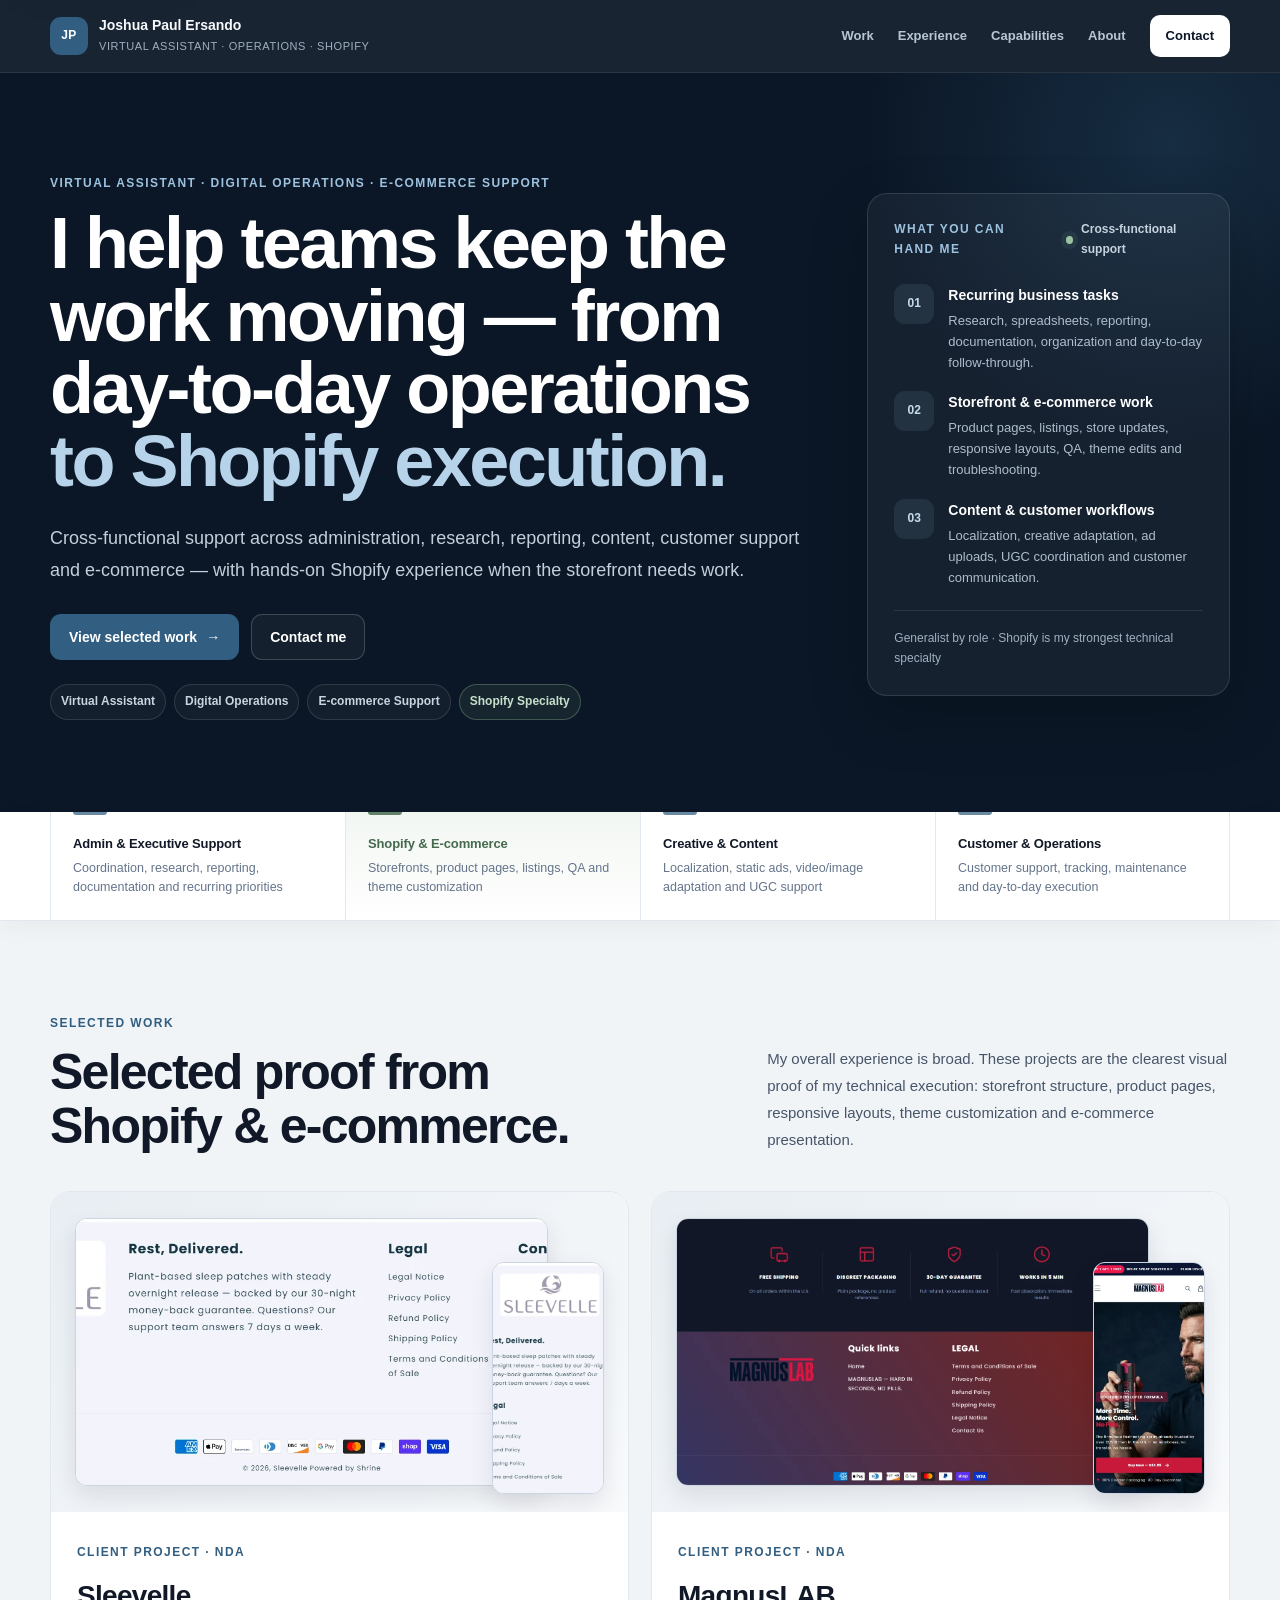
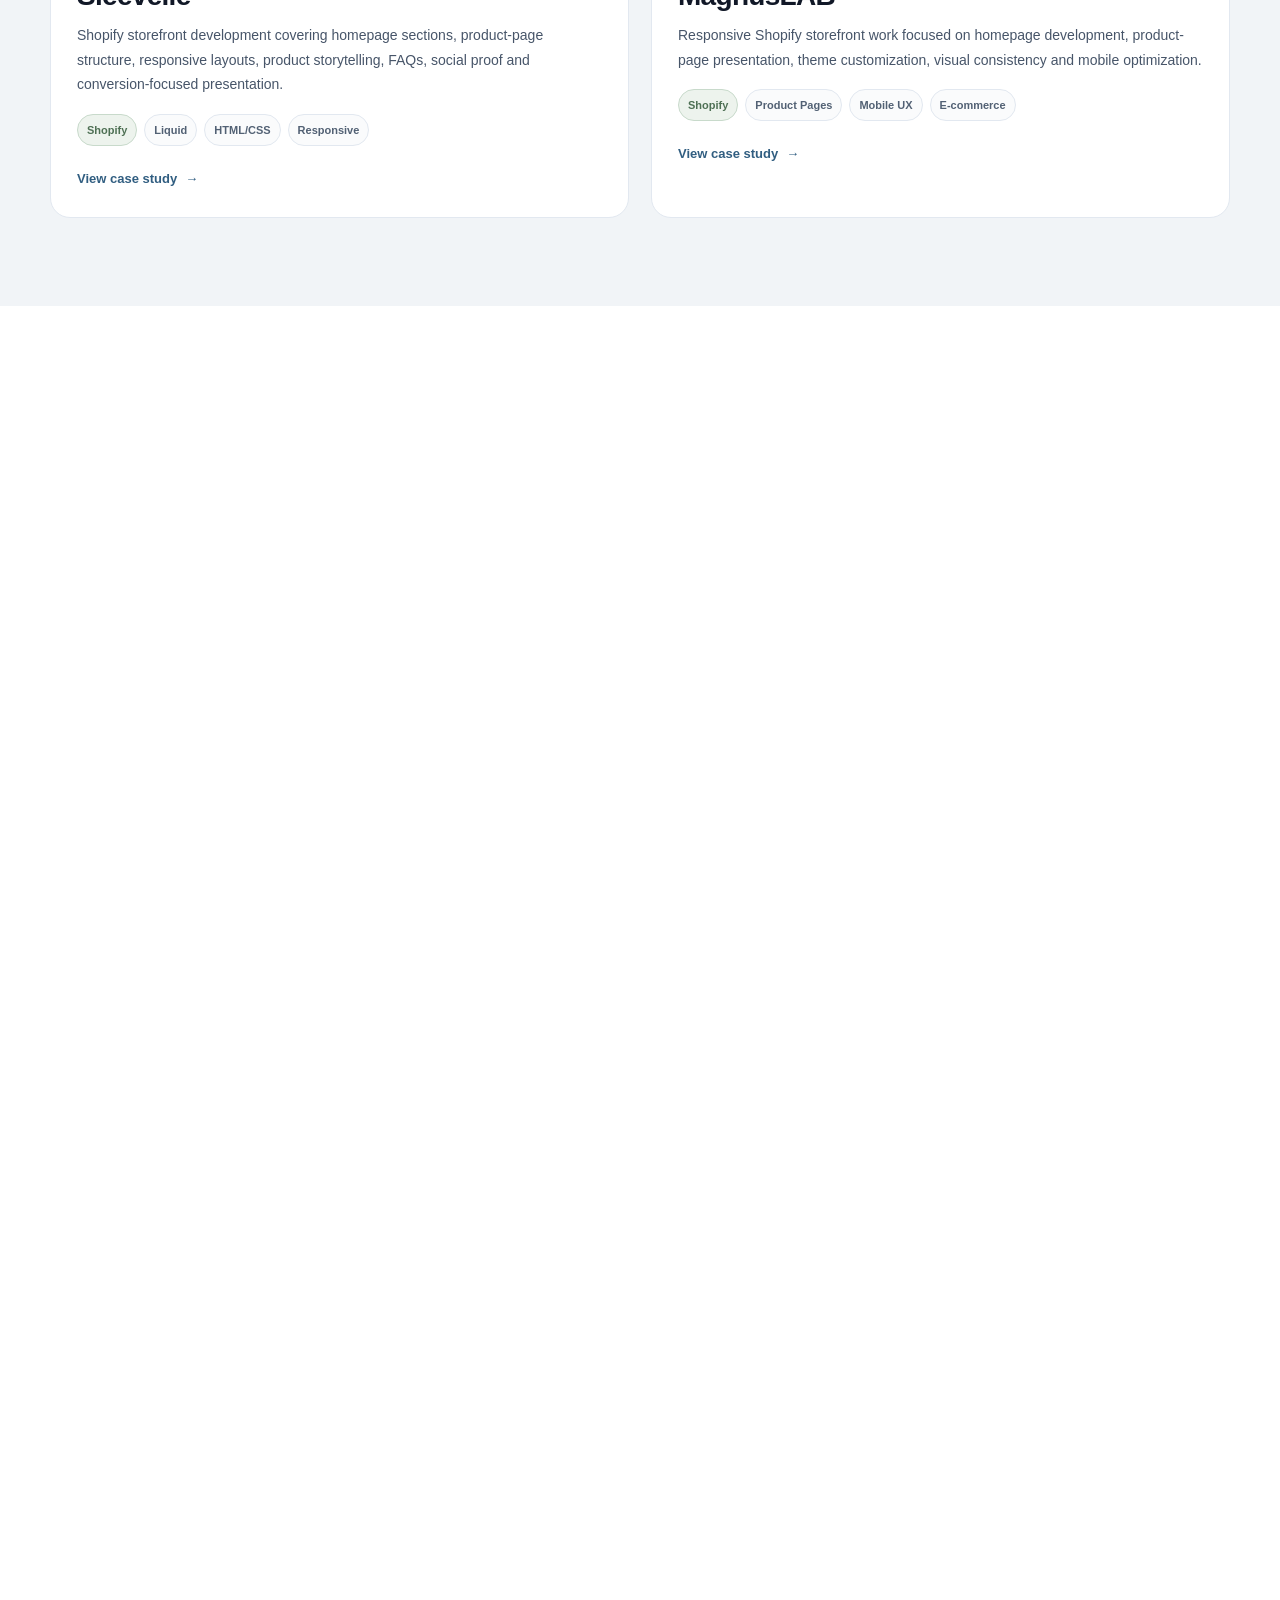
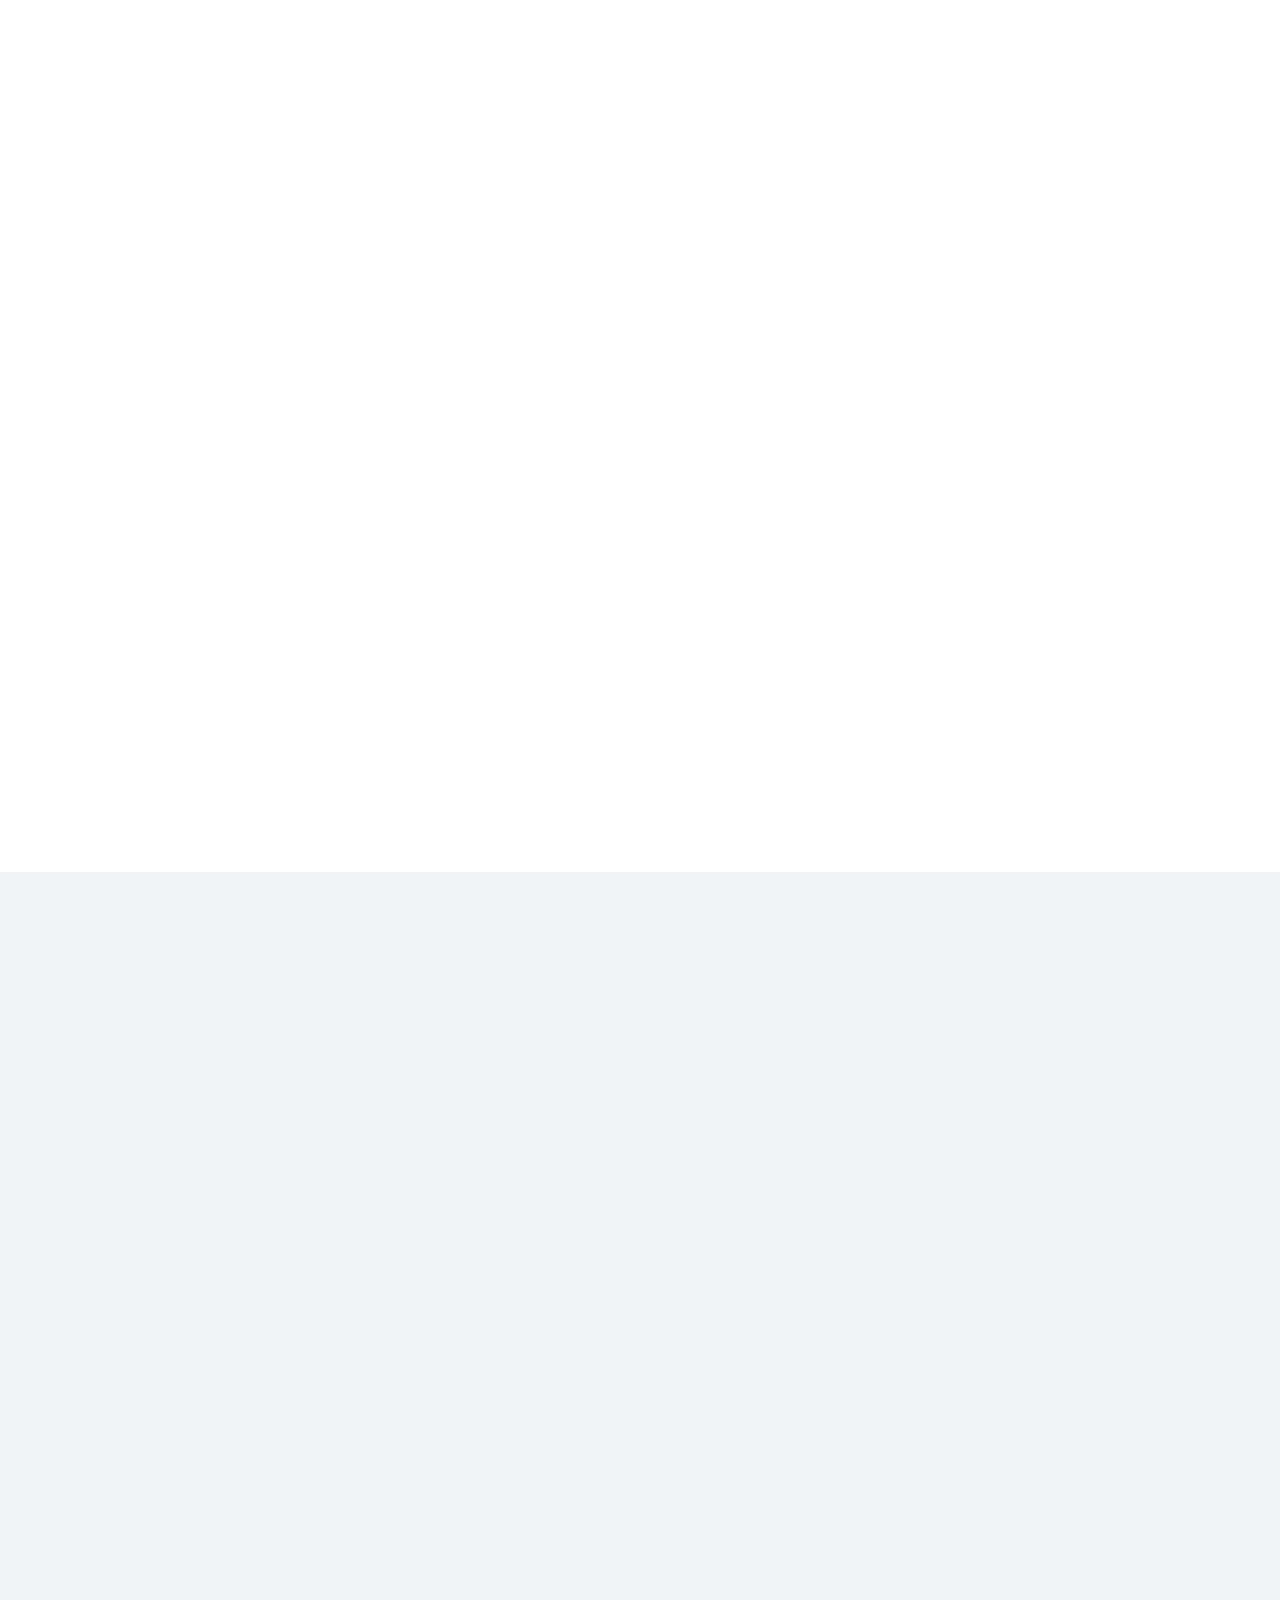
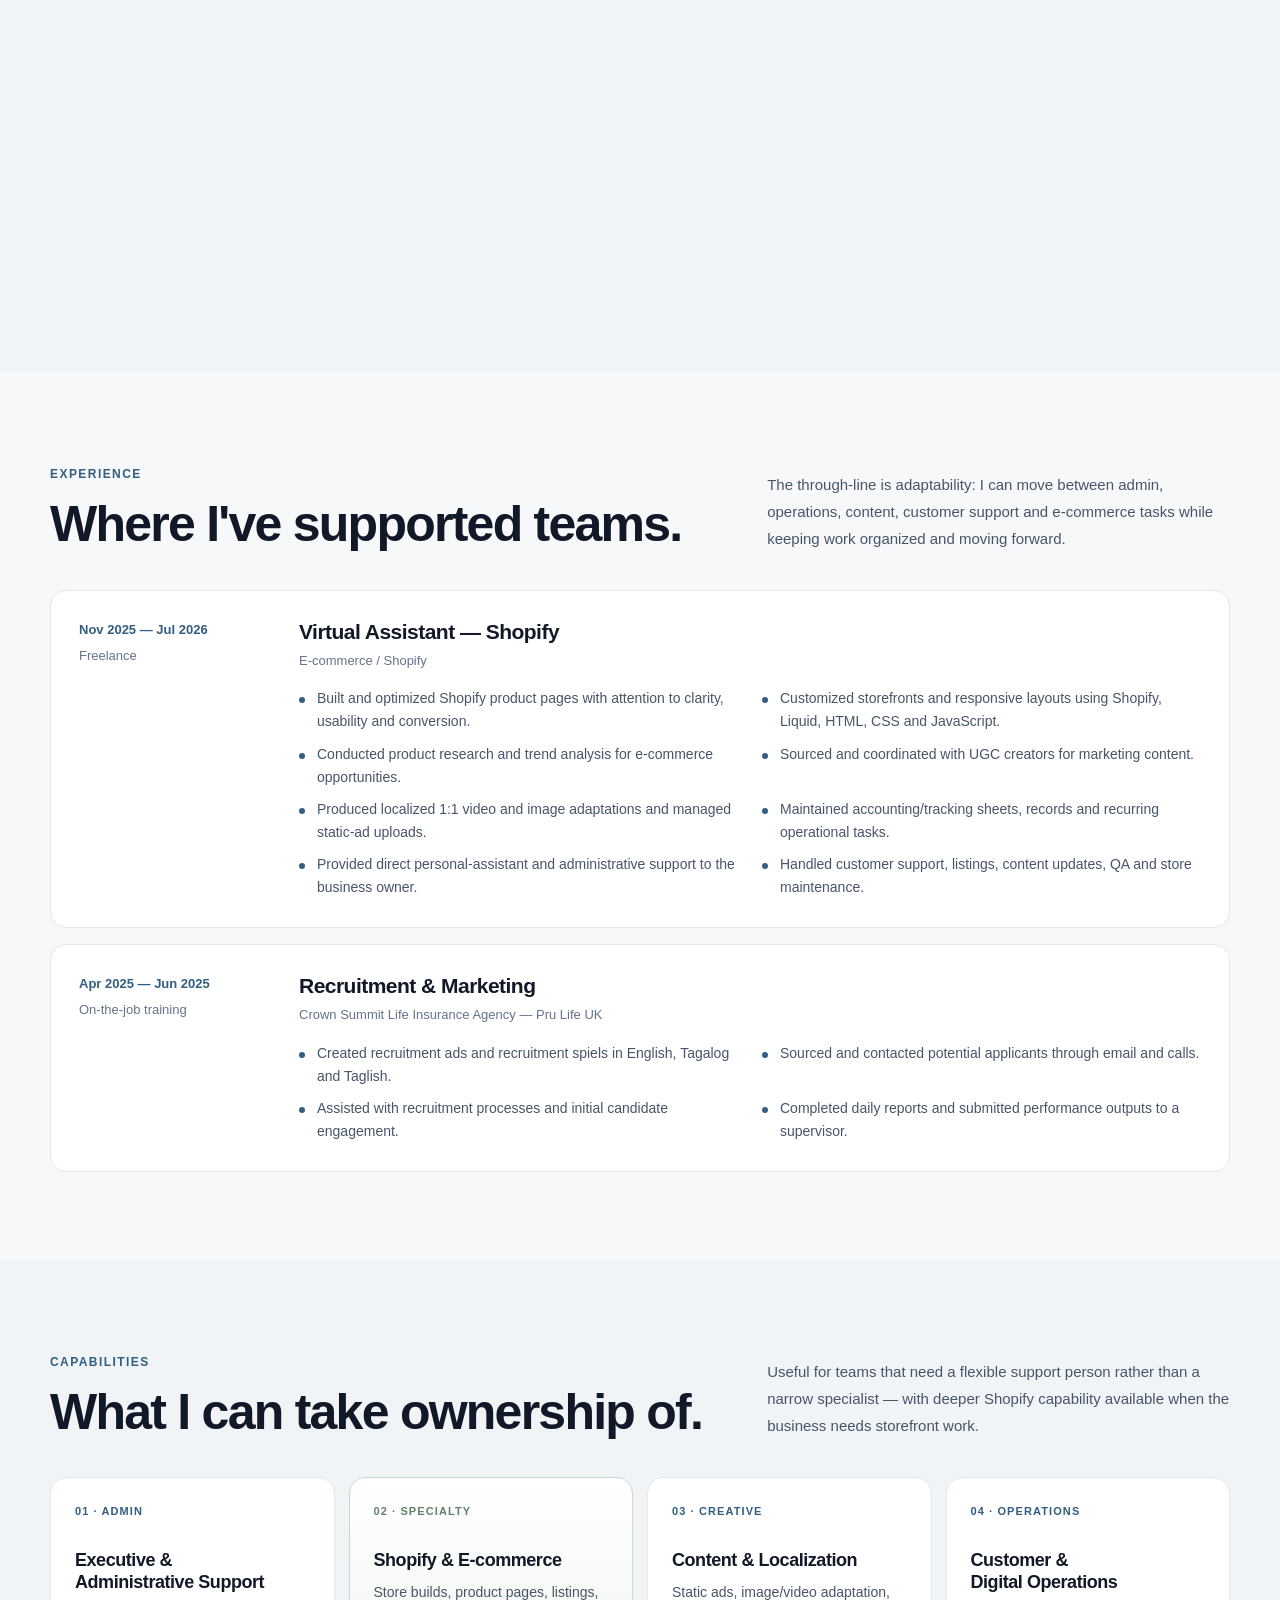
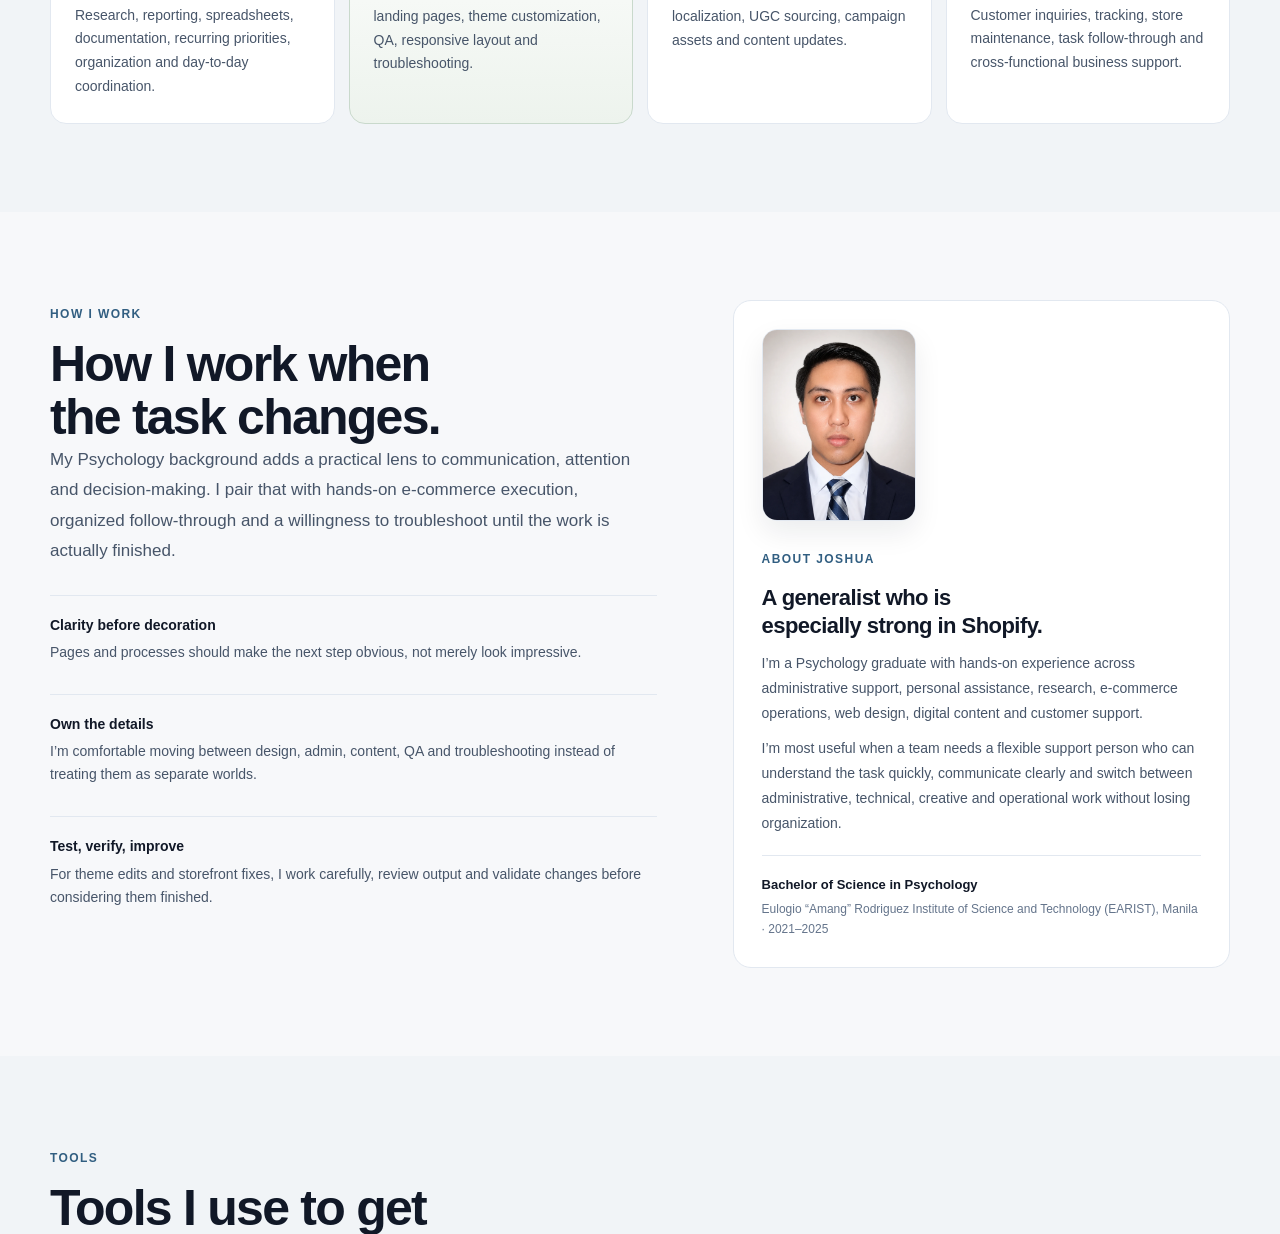
==== index.html @ 4c3a339c "Update index.html" ====
<!DOCTYPE html>

<html lang="en">
<head>
<meta charset="utf-8"/>
<meta content="width=device-width, initial-scale=1" name="viewport"/>
<title>Joshua Paul Ersando | Virtual Assistant, Digital Operations &amp; Shopify Specialist</title>
<meta content="Joshua Paul Ersando — versatile virtual assistant and digital-operations support with hands-on Shopify and e-commerce experience across storefronts, research, reporting, content, localization, customer support, and day-to-day business operations." name="description"/>
<meta content="#0B1726" name="theme-color"/>
<script>document.documentElement.classList.add('js')</script>
<style>
:root{
  --page:#f7f8fa;
  --surface:#ffffff;
  --surface-soft:#f1f4f7;
  --navy:#0b1726;
  --navy-2:#11243a;
  --navy-text:#f7fafc;
  --heading:#111827;
  --body:#475569;
  --muted:#64748b;
  --line:#e2e8f0;
  --line-strong:#cbd5e1;
  --blue:#315e81;
  --blue-2:#254c6a;
  --blue-soft:#e8f0f6;
  --green:#608266;
  --green-soft:#edf3ed;
  --dark-muted:#b8c6d4;
  --radius:18px;
  --shadow:0 12px 32px rgba(15,23,42,.07);
}
*{box-sizing:border-box;margin:0;padding:0}
html{scroll-behavior:smooth;scroll-padding-top:82px}
body{background:var(--page);color:var(--body);font-family:Inter,ui-sans-serif,-apple-system,BlinkMacSystemFont,"Segoe UI",Roboto,Helvetica,Arial,sans-serif;line-height:1.65;-webkit-font-smoothing:antialiased}
body.menu-open,body.modal-open{overflow:hidden}
a{color:inherit;text-decoration:none}
button{font:inherit}
img{display:block;max-width:100%}
.container{width:min(1180px,calc(100% - 48px));margin-inline:auto}
section[id]{scroll-margin-top:82px}
.skip-link{position:fixed;left:16px;top:-60px;z-index:20000;padding:10px 14px;border-radius:8px;background:#fff;color:var(--heading);box-shadow:var(--shadow);font-size:14px;font-weight:800;transition:top .18s ease}
.skip-link:focus{top:12px}
.kicker{display:inline-block;color:var(--blue);font-size:12px;font-weight:800;letter-spacing:.12em;text-transform:uppercase;margin-bottom:13px}
h1,h2,h3,h4{color:var(--heading);font-weight:760;letter-spacing:-.035em;text-wrap:balance}
h1{font-size:clamp(48px,5.8vw,72px);line-height:1.01;max-width:920px}
h2{font-size:clamp(34px,4vw,50px);line-height:1.07}
h3{font-size:22px;line-height:1.25;letter-spacing:-.025em}
h4{font-size:20px;line-height:1.3;letter-spacing:-.02em}
.lede{max-width:760px;font-size:17px;line-height:1.8;color:var(--body)}

/* Navigation */
.site-nav{position:sticky;top:0;z-index:1000;background:rgba(11,23,38,.94);border-bottom:1px solid rgba(255,255,255,.08);backdrop-filter:blur(16px);-webkit-backdrop-filter:blur(16px)}
.nav-inner{height:72px;display:flex;align-items:center;justify-content:space-between;gap:24px}
.brand{display:flex;align-items:center;gap:11px;color:var(--navy-text)}
.brand-mark{width:38px;height:38px;display:grid;place-items:center;border-radius:11px;background:var(--blue);color:#fff;font-size:12px;font-weight:900;letter-spacing:.04em}
.brand-copy strong{display:block;font-size:14px;line-height:1.2}.brand-copy small{display:block;margin-top:3px;color:#9fb0c0;font-size:11px;letter-spacing:.055em;text-transform:uppercase}
.nav-links{display:flex;align-items:center;gap:24px}.nav-links a{display:inline-flex;align-items:center;min-height:40px;color:#b8c6d4;font-size:13px;font-weight:700}.nav-links a:hover,.nav-links a:focus-visible{color:#fff}.nav-links .nav-cta{min-height:42px;padding:0 16px;border-radius:10px;background:#fff;color:var(--navy);font-weight:850}.nav-links .nav-cta:hover{color:var(--navy);background:#edf3f7}
.menu-toggle{display:none;width:44px;height:44px;border:1px solid rgba(255,255,255,.15);border-radius:11px;background:rgba(255,255,255,.04);align-items:center;justify-content:center;flex-direction:column;gap:4px;cursor:pointer}.menu-toggle span{width:18px;height:2px;border-radius:2px;background:#fff;transition:transform .2s ease,opacity .2s ease}
.mobile-menu{display:none}

/* Hero */
.hero{position:relative;overflow:hidden;background:var(--navy);padding:96px 0 92px;color:var(--dark-muted)}
.hero::after{content:"";position:absolute;right:-220px;top:-260px;width:660px;height:660px;border-radius:50%;background:radial-gradient(circle,rgba(49,94,129,.30),transparent 66%);pointer-events:none}
.hero-grid{position:relative;z-index:1;display:grid;grid-template-columns:minmax(0,1.35fr) minmax(340px,.65fr);gap:64px;align-items:center}
.hero .kicker{color:#9dc2df}.hero h1{color:#fff;margin-bottom:24px}.hero h1 .accent{color:#b6d3e9}.hero-copy>p{max-width:760px;color:#c3cfda;font-size:18px;line-height:1.8;margin-bottom:28px}
.hero-actions{display:flex;flex-wrap:wrap;gap:12px;margin-bottom:24px}.btn{min-height:46px;display:inline-flex;align-items:center;justify-content:center;gap:9px;padding:0 18px;border:1px solid transparent;border-radius:11px;font-size:14px;font-weight:850;transition:background .18s ease,border-color .18s ease,transform .18s ease}.btn:hover{transform:translateY(-1px)}.btn-primary{background:var(--blue);color:#fff}.btn-primary:hover{background:var(--blue-2)}.hero .btn-secondary,.contact-wrap .btn-secondary{border-color:rgba(255,255,255,.18);background:rgba(255,255,255,.04);color:#fff}.hero .btn-secondary:hover,.contact-wrap .btn-secondary:hover{background:rgba(255,255,255,.09);border-color:rgba(255,255,255,.28)}
.hero-signal{display:flex;flex-wrap:wrap;gap:8px}.signal{padding:7px 10px;border:1px solid rgba(255,255,255,.12);border-radius:999px;background:rgba(255,255,255,.035);color:#c8d5df;font-size:12px;font-weight:750}.signal-shopify{border-color:rgba(132,169,137,.38);background:rgba(96,130,102,.14);color:#c8dfcb}
.proof-panel{border:1px solid rgba(255,255,255,.12);border-radius:20px;background:rgba(255,255,255,.045);padding:26px;box-shadow:0 20px 60px rgba(0,0,0,.18)}
.proof-top{display:flex;align-items:flex-start;justify-content:space-between;gap:16px}.proof-top .kicker{margin:0}.status{display:flex;align-items:center;gap:8px;color:#c6d2dc;font-size:12px;font-weight:750}.status-dot{width:8px;height:8px;border-radius:50%;background:#9bc3a0;box-shadow:0 0 0 5px rgba(155,195,160,.08)}
.proof-list{display:grid;gap:18px;margin-top:24px}.proof-item{display:grid;grid-template-columns:40px 1fr;gap:14px;align-items:start}.proof-num{width:40px;height:40px;display:grid;place-items:center;border-radius:11px;background:rgba(157,194,223,.10);color:#c5dcec;font-size:12px;font-weight:900}.proof-item strong{display:block;color:#fff;font-size:14px;margin-bottom:4px}.proof-item span:last-child{display:block;color:#aebdcc;font-size:13px;line-height:1.6}.proof-footer{margin-top:22px;padding-top:18px;border-top:1px solid rgba(255,255,255,.10);color:#9fb0c0;font-size:12px}

/* Capability proof strip */
.proof-strip{
  position:relative;
  z-index:3;
  background:var(--surface);
  border-bottom:1px solid var(--line);
  box-shadow:0 8px 24px rgba(15,23,42,.035);
}
.proof-grid{
  display:grid;
  grid-template-columns:repeat(4,minmax(0,1fr));
}
.proof-card{
  position:relative;
  min-width:0;
  padding:23px 22px 22px;
  border-left:1px solid var(--line);
}
.proof-card:last-child{border-right:1px solid var(--line)}
.proof-card::before{
  content:"";
  position:absolute;
  left:22px;
  top:0;
  width:34px;
  height:3px;
  border-radius:0 0 3px 3px;
  background:var(--blue);
  opacity:.72;
}
.proof-card strong{
  display:block;
  margin-bottom:6px;
  color:var(--heading);
  font-size:13px;
  font-weight:850;
  line-height:1.35;
  letter-spacing:-.01em;
}
.proof-card span{
  display:block;
  color:var(--muted);
  font-size:12.5px;
  line-height:1.55;
}
.proof-card-shopify{
  background:linear-gradient(180deg,rgba(237,243,237,.72),rgba(255,255,255,.96));
}
.proof-card-shopify::before{background:var(--green);opacity:1}
.proof-card-shopify strong{color:#466a4d}

/* Shared sections */
.section,.case{padding:88px 0}.section-soft{background:var(--surface-soft)}
.section-head{display:grid;grid-template-columns:minmax(0,1fr) minmax(300px,.7fr);gap:56px;align-items:end;margin-bottom:38px}.section-head>p{max-width:560px;color:var(--body);font-size:15px;line-height:1.8}

/* Work overview */
.work-grid{display:grid;grid-template-columns:repeat(2,minmax(0,1fr));gap:22px}.work-card{overflow:hidden;border:1px solid var(--line);border-radius:20px;background:var(--surface);transition:border-color .18s ease,box-shadow .18s ease,transform .18s ease}.work-card:hover{transform:translateY(-2px);border-color:#c4d4df;box-shadow:var(--shadow)}.work-visual{position:relative;height:320px;padding:24px;background:linear-gradient(145deg,#e8eef3,#f8fafc);overflow:hidden}.work-shot{position:absolute;overflow:hidden;border:1px solid #cbd5e1;border-radius:12px;background:#fff;box-shadow:0 10px 24px rgba(15,23,42,.10)}.work-shot img{width:100%;height:100%;object-fit:cover;object-position:top}.work-shot.desktop{left:24px;right:80px;top:26px;bottom:26px}.work-shot.mobile{width:112px;right:24px;bottom:18px;top:70px}.work-copy{padding:26px}.work-copy h3{font-size:28px;margin:2px 0 10px}.work-copy p{font-size:14px;line-height:1.75;color:var(--body);margin-bottom:17px}.tags{display:flex;flex-wrap:wrap;gap:7px;margin-bottom:19px}.tag{padding:6px 9px;border:1px solid var(--line);border-radius:999px;background:#fafbfc;color:#526174;font-size:11px;font-weight:750}.tag-shopify{border-color:#c8dacb;background:var(--green-soft);color:#4e7054}.text-link{display:inline-flex;align-items:center;gap:8px;color:var(--blue);font-size:13px;font-weight:850}.text-link:hover{text-decoration:underline;text-underline-offset:3px}

/* Case studies */
.case{background:var(--surface);content-visibility:auto;contain-intrinsic-size:1100px}.case.section-soft{background:var(--surface-soft)}.case-head{display:grid;grid-template-columns:minmax(0,1fr) minmax(330px,.7fr);gap:58px;align-items:start;margin-bottom:40px}.case-title h2{font-size:clamp(40px,5vw,58px);margin-bottom:14px}.case-title p{max-width:720px;font-size:15px;line-height:1.8;color:var(--body)}.nda-note{display:inline-flex;margin-top:13px;color:var(--muted);font-size:12px}.case-facts{display:grid;grid-template-columns:repeat(2,minmax(0,1fr));gap:10px}.fact{min-height:96px;padding:16px;border:1px solid var(--line);border-radius:13px;background:rgba(255,255,255,.78)}.fact small{display:block;color:var(--muted);font-size:11px;font-weight:800;letter-spacing:.08em;text-transform:uppercase;margin-bottom:7px}.fact strong{display:block;color:var(--heading);font-size:13px;line-height:1.5}.case-body{display:grid;grid-template-columns:repeat(2,minmax(0,1fr));gap:22px;padding:26px;border:1px solid var(--line);border-radius:16px;background:#fbfcfd;margin-bottom:44px}.case-body h3{font-size:18px;margin-bottom:10px}.case-body p,.case-body li{font-size:14px;line-height:1.75;color:var(--body)}.clean-list{list-style:none;display:grid;gap:8px}.clean-list li{position:relative;padding-left:18px}.clean-list li::before{content:"";position:absolute;left:0;top:.72em;width:6px;height:6px;border-radius:50%;background:var(--blue)}
.gallery-group{padding:0;margin-top:38px}.gallery-heading{display:flex;align-items:end;justify-content:space-between;gap:20px;margin-bottom:14px}.gallery-heading .kicker{margin-bottom:5px}.gallery-count{color:var(--muted);font-size:12px}.gallery-grid{display:grid;grid-template-columns:repeat(3,minmax(0,1fr));gap:13px}.shot{overflow:hidden;border:1px solid var(--line);border-radius:13px;background:#fff;text-align:left;cursor:pointer;transition:border-color .18s ease,transform .18s ease,box-shadow .18s ease}.shot:hover,.shot:focus-visible{transform:translateY(-2px);border-color:#bfd0dc;box-shadow:0 8px 22px rgba(15,23,42,.06)}.shot-frame{display:block;aspect-ratio:4/3;overflow:hidden;background:#eef2f5}.shot-frame img{width:100%;height:100%;object-fit:cover;object-position:top;transition:transform .25s ease}.shot:hover .shot-frame img{transform:scale(1.015)}.shot-meta{display:flex;justify-content:space-between;align-items:center;padding:10px 12px;color:var(--muted);font-size:11px;font-weight:750;letter-spacing:.04em;text-transform:uppercase}.gallery-toggle{min-height:44px;margin-top:13px;padding:0 14px;border:1px solid var(--line-strong);border-radius:10px;background:#fff;color:var(--blue);font-size:13px;font-weight:800;cursor:pointer}.gallery-toggle:hover{background:var(--blue-soft)}

/* Experience */
.experience-list{display:grid;gap:16px}.experience-card{display:grid;grid-template-columns:190px 1fr;gap:30px;padding:28px;border:1px solid var(--line);border-radius:16px;background:#fff}.experience-meta{color:var(--muted);font-size:13px;line-height:1.7}.experience-meta strong{display:block;color:var(--blue);font-size:13px;margin-bottom:4px}.experience-copy h3{font-size:21px}.company{margin:5px 0 16px;color:var(--muted);font-size:13px}.experience-copy .clean-list{grid-template-columns:repeat(2,minmax(0,1fr));gap:9px 24px}.experience-copy .clean-list li{font-size:14px;line-height:1.65}

/* Capabilities */
.cap-grid{display:grid;grid-template-columns:repeat(4,minmax(0,1fr));gap:14px}.cap-card{min-height:220px;padding:24px;border:1px solid var(--line);border-radius:16px;background:#fff}.cap-index{display:block;color:var(--blue);font-size:11px;font-weight:900;letter-spacing:.10em;margin-bottom:28px}.cap-card h3{font-size:18px;margin-bottom:10px}.cap-card p{font-size:14px;line-height:1.7;color:var(--body)}.cap-card-shopify{border-color:#c9d9cc;background:linear-gradient(180deg,#fff,var(--green-soft))}.cap-card-shopify .cap-index{color:var(--green)}

/* About */
.split{display:grid;grid-template-columns:minmax(0,1fr) minmax(340px,.82fr);gap:76px;align-items:start}.feature-stack{display:grid;gap:12px;margin-top:28px}.feature-row{padding:18px 0;border-top:1px solid var(--line)}.feature-row strong{display:block;color:var(--heading);font-size:14px;margin-bottom:4px}.feature-row p{font-size:14px;color:var(--body)}.about-copy{padding:28px;border:1px solid var(--line);border-radius:18px;background:#fff}.about-photo{width:154px;aspect-ratio:4/5;object-fit:cover;object-position:center top;border-radius:15px;border:1px solid var(--line);box-shadow:0 12px 28px rgba(15,23,42,.08);margin-bottom:24px}.about-copy h3{font-size:22px;margin:1px 0 12px}.about-copy p{font-size:14px;line-height:1.78;color:var(--body);margin-top:10px}.education{margin-top:20px;padding-top:18px;border-top:1px solid var(--line)}.education strong{display:block;color:var(--heading);font-size:13px}.education span{display:block;color:var(--muted);font-size:12px;margin-top:4px}

/* Tools */
.tool-groups{display:grid;grid-template-columns:repeat(2,minmax(0,1fr));gap:14px}.tool-group{padding:22px;border:1px solid var(--line);border-radius:15px;background:#fff}.tool-group h3{font-size:16px;margin-bottom:14px}.tool-list{display:flex;flex-wrap:wrap;gap:7px}.tool{padding:7px 10px;border:1px solid var(--line);border-radius:8px;background:#fafbfc;color:#526174;font-size:12px}.tool-group-shopify{border-color:#c9d9cc;background:linear-gradient(180deg,#fff,var(--green-soft))}

/* Contact */
#contact{background:var(--navy);padding:86px 0}.contact-wrap{max-width:860px}.contact-wrap .kicker{color:#9dc2df}.contact-wrap h2{color:#fff;max-width:800px}.contact-wrap>p{max-width:650px;color:#becbd6;font-size:16px;line-height:1.8;margin:18px 0 26px}.contact-actions{display:flex;flex-wrap:wrap;gap:10px}.contact-alt{display:flex;align-items:center;gap:8px;margin-top:16px;color:#8fa2b4;font-size:12px}.contact-alt-link{color:#c8d6e1;text-decoration:underline;text-underline-offset:3px}.contact-note{margin-top:18px;color:#8fa2b4;font-size:12px}
footer{background:#081321;border-top:1px solid rgba(255,255,255,.08);padding:28px 0;color:#8fa2b4;font-size:12px}.footer-inner{display:flex;justify-content:space-between;gap:20px}

/* Mobile menu */
@media(max-width:860px){
  .nav-links{display:none}.menu-toggle{display:flex}.mobile-menu{position:fixed;top:72px;left:16px;right:16px;z-index:1200;padding:8px;border:1px solid rgba(255,255,255,.12);border-radius:14px;background:#0c1a2a;box-shadow:0 18px 50px rgba(0,0,0,.28);opacity:0;transform:translateY(-8px);pointer-events:none;transition:.18s ease}.mobile-menu.open{display:block;opacity:1;transform:none;pointer-events:auto}.mobile-menu a{display:flex;align-items:center;min-height:46px;padding:0 13px;border-radius:9px;color:#d4dee7;font-size:13px;font-weight:750}.mobile-menu a:hover,.mobile-menu a:focus-visible{background:rgba(255,255,255,.06);color:#fff}
  .hero-grid,.section-head,.case-head,.split{grid-template-columns:1fr}.hero-grid{gap:36px}.section-head,.case-head{gap:22px}.cap-grid{grid-template-columns:repeat(2,minmax(0,1fr))}.experience-card{grid-template-columns:1fr;gap:14px}.experience-copy .clean-list{grid-template-columns:1fr}.work-visual{height:290px}
  .proof-grid{grid-template-columns:repeat(2,minmax(0,1fr))}
  .proof-card{border-bottom:1px solid var(--line)}
  .proof-card:nth-child(2n){border-right:1px solid var(--line)}
  .proof-card:nth-last-child(-n+2){border-bottom:0}
}
@media(max-width:620px){
  .container{width:min(100% - 30px,1180px)}.nav-inner{height:66px}.mobile-menu{top:66px}.brand-copy small{display:none}.hero{padding:64px 0 58px}.hero-grid{gap:30px}h1{font-size:clamp(40px,12vw,54px)}.hero-copy>p{font-size:16px}.hero-actions .btn{flex:1 1 160px}.proof-panel{padding:21px}.section,.case{padding:64px 0}.section-head{margin-bottom:28px}.work-grid,.case-body,.tool-groups,.cap-grid{grid-template-columns:1fr}.work-visual{height:270px}.work-shot.desktop{right:66px}.work-shot.mobile{width:92px}.case-facts{grid-template-columns:1fr 1fr}.case-body{padding:20px}.gallery-grid{grid-template-columns:1fr}.gallery-toggle{width:100%}.experience-card{padding:21px}.cap-card{min-height:0}.split{gap:34px}.about-copy{padding:22px}.contact-actions{display:grid;grid-template-columns:1fr}.footer-inner{flex-direction:column;gap:5px}
  .proof-strip{box-shadow:none}
  .proof-grid{grid-template-columns:1fr}
  .proof-card,.proof-card:nth-child(2n),.proof-card:last-child{
    display:grid;
    grid-template-columns:minmax(130px,.72fr) minmax(0,1.28fr);
    gap:14px;
    align-items:start;
    padding:17px 0;
    border-left:0;
    border-right:0;
    border-bottom:1px solid var(--line);
    background:transparent;
  }
  .proof-card:last-child{border-bottom:0}
  .proof-card::before{left:0;top:20px;width:3px;height:30px;border-radius:0 3px 3px 0}
  .proof-card strong{padding-left:13px;margin:0;font-size:12.5px}
  .proof-card span{font-size:12px;line-height:1.5}
  .proof-card-shopify{background:transparent}
}

@media(max-width:420px){.case-facts{grid-template-columns:1fr}.proof-top{display:block}.status{margin-top:9px}.work-visual{height:240px}.work-shot.desktop{left:18px;right:58px;top:20px;bottom:20px}.work-shot.mobile{right:18px;top:62px;bottom:14px;width:82px}}

/* Lightbox */
.lightbox{position:fixed;inset:0;z-index:10000;display:none;align-items:center;justify-content:center;padding:72px 86px;background:rgba(3,8,14,.94)}.lightbox.open{display:flex}.lightbox-stage{max-width:min(1200px,82vw);max-height:82vh;display:grid;place-items:center}.lightbox img{max-width:100%;max-height:82vh;object-fit:contain;border-radius:10px;box-shadow:0 24px 70px rgba(0,0,0,.32)}.lightbox-btn{position:fixed;width:46px;height:46px;display:grid;place-items:center;border:1px solid rgba(255,255,255,.16);border-radius:50%;background:rgba(17,30,45,.92);color:#fff;font-size:22px;cursor:pointer}.lightbox-close{top:20px;right:20px}.lightbox-prev{left:22px;top:50%;transform:translateY(-50%)}.lightbox-next{right:22px;top:50%;transform:translateY(-50%)}.lightbox-caption{position:fixed;left:20px;right:20px;bottom:16px;text-align:center;color:#b8c6d4;font-size:12px}

.js .reveal{opacity:0;transform:translateY(12px);transition:opacity .45s ease,transform .45s ease}.js .reveal.visible{opacity:1;transform:none}
:focus-visible{outline:3px solid #79a9ca;outline-offset:3px}
@media(prefers-reduced-motion:reduce){*,*::before,*::after{scroll-behavior:auto!important;animation:none!important;transition:none!important}.js .reveal{opacity:1!important;transform:none!important}}
@media print{.site-nav,.mobile-menu,.menu-toggle,.hero-actions,.hero-signal,.gallery-toggle,.lightbox,.contact-actions,.contact-alt{display:none!important}.hero,#contact,footer{background:#fff!important;color:#111!important}.hero h1,#contact h2{color:#111!important}.hero p,#contact p{color:#444!important}.hero{padding:36px 0}.section,.case,#contact{padding:36px 0}.work-card,.experience-card,.cap-card,.tool-group,.about-copy,.case-body,.fact,.shot{box-shadow:none!important;break-inside:avoid}.case{content-visibility:visible}.gallery-grid{grid-template-columns:repeat(2,1fr)}a{color:#111!important}.kicker{color:#315e81!important}}
</style>
<meta content="Joshua Paul Ersando" name="author"/><meta content="index,follow" name="robots"/><meta content="website" property="og:type"/><meta content="Joshua Paul Ersando | Virtual Assistant, Digital Operations &amp; Shopify Specialist" property="og:title"/><meta content="Versatile business support with hands-on Shopify and e-commerce execution." property="og:description"/></head>
<body><a class="skip-link" href="#main-content">Skip to main content</a>
<nav class="site-nav">
<div class="container nav-inner">
<a aria-label="Joshua Paul Ersando portfolio home" class="brand" href="#top">
<span class="brand-mark">JP</span>
<span class="brand-copy">
<strong>Joshua Paul Ersando</strong>
<small>Virtual Assistant · Operations · Shopify</small>
</span>
</a>
<div aria-label="Primary navigation" class="nav-links">
<a href="#work">Work</a>
<a href="#experience">Experience</a>
<a href="#capabilities">Capabilities</a>
<a href="#about">About</a>
<a class="nav-cta" href="#contact">Contact</a>
</div>
<button aria-controls="mobileMenu" aria-expanded="false" aria-label="Open navigation" class="menu-toggle" id="menuToggle" type="button">
<span></span><span></span><span></span>
</button>
</div>
</nav>
<div aria-hidden="true" class="mobile-menu" id="mobileMenu">
<a href="#work">Work</a>
<a href="#experience">Experience</a>
<a href="#capabilities">Capabilities</a>
<a href="#about">About</a>
<a href="#contact">Contact</a>
</div>
<main id="main-content">
<header aria-label="Professional introduction" class="hero" id="top">
<div class="container hero-grid">
<div class="hero-copy">
<span class="kicker">Virtual Assistant · Digital Operations · E-commerce Support</span>
<h1>I help teams keep the work moving — from day-to-day operations <span class="accent">to Shopify execution.</span></h1>
<p>Cross-functional support across administration, research, reporting, content, customer support and e-commerce — with hands-on Shopify experience when the storefront needs work.</p>
<div class="hero-actions">
<a class="btn btn-primary" href="#work">View selected work <span aria-hidden="true">→</span></a>
<a class="btn btn-secondary" href="#contact">Contact me</a>
</div>
<div aria-label="Core strengths" class="hero-signal"><span class="signal">Virtual Assistant</span><span class="signal">Digital Operations</span><span class="signal">E-commerce Support</span><span class="signal signal-shopify">Shopify Specialty</span></div>
</div>
<aside aria-label="What you can hand me" class="proof-panel">
<div class="proof-top">
<span class="kicker">What you can hand me</span>
<span class="status"><span class="status-dot"></span>Cross-functional support</span>
</div>
<div class="proof-list">
<div class="proof-item"><span class="proof-num">01</span><div><strong>Recurring business tasks</strong><span>Research, spreadsheets, reporting, documentation, organization and day-to-day follow-through.</span></div></div>
<div class="proof-item"><span class="proof-num">02</span><div><strong>Storefront &amp; e-commerce work</strong><span>Product pages, listings, store updates, responsive layouts, QA, theme edits and troubleshooting.</span></div></div>
<div class="proof-item"><span class="proof-num">03</span><div><strong>Content &amp; customer workflows</strong><span>Localization, creative adaptation, ad uploads, UGC coordination and customer communication.</span></div></div>
</div>
<div class="proof-footer">Generalist by role · Shopify is my strongest technical specialty</div>
</aside>
</div>
</header>
<div class="proof-strip">
<div class="container proof-grid">
<div class="proof-card"><strong>Admin &amp; Executive Support</strong><span>Coordination, research, reporting, documentation and recurring priorities</span></div>
<div class="proof-card proof-card-shopify"><strong>Shopify &amp; E-commerce</strong><span>Storefronts, product pages, listings, QA and theme customization</span></div>
<div class="proof-card"><strong>Creative &amp; Content</strong><span>Localization, static ads, video/image adaptation and UGC support</span></div>
<div class="proof-card"><strong>Customer &amp; Operations</strong><span>Customer support, tracking, maintenance and day-to-day execution</span></div>
</div>
</div>
<section class="section section-soft reveal" id="work">
<div class="container">
<div class="section-head">
<div>
<span class="kicker">Selected work</span>
<h2>Selected proof from Shopify &amp; e-commerce.</h2>
</div>
<p>My overall experience is broad. These projects are the clearest visual proof of my technical execution: storefront structure, product pages, responsive layouts, theme customization and e-commerce presentation.</p>
</div>
<div class="work-grid">
<article class="work-card">
<div class="work-visual">
<div class="work-shot desktop"><img alt="Sleevelle desktop storefront preview" decoding="async" loading="lazy" src="images/sleevelle/homepage-desktop-01.webp"/></div>
<div class="work-shot mobile"><img alt="Sleevelle mobile storefront preview" decoding="async" loading="lazy" src="images/sleevelle/homepage-mobile-01.webp"/></div>
</div>
<div class="work-copy">
<span class="kicker">Client project · NDA</span>
<h3>Sleevelle</h3>
<p>Shopify storefront development covering homepage sections, product-page structure, responsive layouts, product storytelling, FAQs, social proof and conversion-focused presentation.</p>
<div class="tags"><span class="tag tag-shopify">Shopify</span><span class="tag">Liquid</span><span class="tag">HTML/CSS</span><span class="tag">Responsive</span></div>
<a class="text-link" href="#case-sleevelle">View case study <span aria-hidden="true">→</span></a>
</div>
</article>
<article class="work-card">
<div class="work-visual">
<div class="work-shot desktop"><img alt="MagnusLAB desktop storefront preview" decoding="async" loading="lazy" src="images/magnuslab_github_assets/magnuslab/homepage-desktop-01.webp"/></div>
<div class="work-shot mobile"><img alt="MagnusLAB mobile storefront preview" decoding="async" loading="lazy" src="images/magnuslab_github_assets/magnuslab/homepage-mobile-01.webp"/></div>
</div>
<div class="work-copy">
<span class="kicker">Client project · NDA</span>
<h3>MagnusLAB</h3>
<p>Responsive Shopify storefront work focused on homepage development, product-page presentation, theme customization, visual consistency and mobile optimization.</p>
<div class="tags"><span class="tag tag-shopify">Shopify</span><span class="tag">Product Pages</span><span class="tag">Mobile UX</span><span class="tag">E-commerce</span></div>
<a class="text-link" href="#case-magnuslab">View case study <span aria-hidden="true">→</span></a>
</div>
</article>
</div>
</div>
</section>
<section class="case reveal" id="case-sleevelle">
<div class="container">
<div class="case-head">
<div class="case-title">
<span class="kicker">Case study 01</span>
<h2>Sleevelle</h2>
<p>A complete Shopify storefront project involving homepage development, product-page design, responsive layouts, content sections, social proof, FAQs, product storytelling and conversion-focused presentation.</p>
<span class="nda-note">NDA protected — public-facing screenshots only</span>
</div>
<div class="case-facts">
<div class="fact"><small>Role</small><strong>Shopify Store Design &amp; Development</strong></div>
<div class="fact"><small>Platform</small><strong>Shopify · Liquid · HTML · CSS</strong></div>
<div class="fact"><small>Surfaces</small><strong>Homepage + Product Pages</strong></div>
<div class="fact"><small>Responsive</small><strong>Desktop + Mobile</strong></div>
</div>
</div>
<div class="case-body">
<div>
<h3>What the work required</h3>
<p>The focus was not only visual polish. The storefront needed clear information hierarchy, strong product presentation and responsive sections that remained usable across screen sizes.</p>
</div>
<div>
<h3>What I owned</h3>
<ul class="clean-list">
<li>Shopify storefront customization</li><li>Homepage section development</li><li>Product page development</li><li>Desktop and mobile optimization</li><li>Content and information structure</li><li>Conversion-focused page sections</li><li>Theme customization and troubleshooting</li>
</ul>
</div>
</div>
<section class="gallery-group" data-gallery="work-gallery-1">
<div class="gallery-heading">
<div>
<span class="kicker">Sleevelle</span>
<h4>Homepage — Desktop</h4>
</div>
<span class="gallery-count">8 screens</span>
</div>
<div class="gallery-grid" id="work-gallery-1">
<button aria-label="Open Homepage — Desktop — 1" class="shot" data-group="work-gallery-1" data-index="0" type="button">
<span class="shot-frame"><img alt="Sleevelle homepage — desktop screenshot 1" decoding="async" loading="lazy" src="images/sleevelle/homepage-desktop-01.webp"/></span>
<span class="shot-meta"><span>01</span><span>Open</span></span>
</button>
<button aria-label="Open Homepage — Desktop — 2" class="shot" data-group="work-gallery-1" data-index="1" type="button">
<span class="shot-frame"><img alt="Sleevelle homepage — desktop screenshot 2" decoding="async" loading="lazy" src="images/sleevelle/homepage-desktop-02.webp"/></span>
<span class="shot-meta"><span>02</span><span>Open</span></span>
</button>
<button aria-label="Open Homepage — Desktop — 3" class="shot" data-group="work-gallery-1" data-index="2" type="button">
<span class="shot-frame"><img alt="Sleevelle homepage — desktop screenshot 3" decoding="async" loading="lazy" src="images/sleevelle/homepage-desktop-03.webp"/></span>
<span class="shot-meta"><span>03</span><span>Open</span></span>
</button>
</div>
<button aria-expanded="false" class="gallery-toggle" data-gallery-toggle="work-gallery-1" type="button">
            View all 8 screenshots
          </button>
</section>
<section class="gallery-group" data-gallery="work-gallery-2">
<div class="gallery-heading">
<div>
<span class="kicker">Sleevelle</span>
<h4>Homepage — Mobile</h4>
</div>
<span class="gallery-count">7 screens</span>
</div>
<div class="gallery-grid" id="work-gallery-2">
<button aria-label="Open Homepage — Mobile — 1" class="shot" data-group="work-gallery-2" data-index="0" type="button">
<span class="shot-frame"><img alt="Sleevelle homepage — mobile screenshot 1" decoding="async" loading="lazy" src="images/sleevelle/homepage-mobile-01.webp"/></span>
<span class="shot-meta"><span>01</span><span>Open</span></span>
</button>
<button aria-label="Open Homepage — Mobile — 2" class="shot" data-group="work-gallery-2" data-index="1" type="button">
<span class="shot-frame"><img alt="Sleevelle homepage — mobile screenshot 2" decoding="async" loading="lazy" src="images/sleevelle/homepage-mobile-02.webp"/></span>
<span class="shot-meta"><span>02</span><span>Open</span></span>
</button>
<button aria-label="Open Homepage — Mobile — 3" class="shot" data-group="work-gallery-2" data-index="2" type="button">
<span class="shot-frame"><img alt="Sleevelle homepage — mobile screenshot 3" decoding="async" loading="lazy" src="images/sleevelle/homepage-mobile-03.webp"/></span>
<span class="shot-meta"><span>03</span><span>Open</span></span>
</button>
</div>
<button aria-expanded="false" class="gallery-toggle" data-gallery-toggle="work-gallery-2" type="button">
            View all 7 screenshots
          </button>
</section>
<section class="gallery-group" data-gallery="work-gallery-3">
<div class="gallery-heading">
<div>
<span class="kicker">Sleevelle</span>
<h4>Product Page — Desktop</h4>
</div>
<span class="gallery-count">10 screens</span>
</div>
<div class="gallery-grid" id="work-gallery-3">
<button aria-label="Open Product Page — Desktop — 1" class="shot" data-group="work-gallery-3" data-index="0" type="button">
<span class="shot-frame"><img alt="Sleevelle product page — desktop screenshot 1" decoding="async" loading="lazy" src="images/sleevelle/product-desktop-01.webp"/></span>
<span class="shot-meta"><span>01</span><span>Open</span></span>
</button>
<button aria-label="Open Product Page — Desktop — 2" class="shot" data-group="work-gallery-3" data-index="1" type="button">
<span class="shot-frame"><img alt="Sleevelle product page — desktop screenshot 2" decoding="async" loading="lazy" src="images/sleevelle/product-desktop-02.webp"/></span>
<span class="shot-meta"><span>02</span><span>Open</span></span>
</button>
<button aria-label="Open Product Page — Desktop — 3" class="shot" data-group="work-gallery-3" data-index="2" type="button">
<span class="shot-frame"><img alt="Sleevelle product page — desktop screenshot 3" decoding="async" loading="lazy" src="images/sleevelle/product-desktop-03.webp"/></span>
<span class="shot-meta"><span>03</span><span>Open</span></span>
</button>
</div>
<button aria-expanded="false" class="gallery-toggle" data-gallery-toggle="work-gallery-3" type="button">
            View all 10 screenshots
          </button>
</section>
<section class="gallery-group" data-gallery="work-gallery-4">
<div class="gallery-heading">
<div>
<span class="kicker">Sleevelle</span>
<h4>Product Page — Mobile</h4>
</div>
<span class="gallery-count">13 screens</span>
</div>
<div class="gallery-grid" id="work-gallery-4">
<button aria-label="Open Product Page — Mobile — 1" class="shot" data-group="work-gallery-4" data-index="0" type="button">
<span class="shot-frame"><img alt="Sleevelle product page — mobile screenshot 1" decoding="async" loading="lazy" src="images/sleevelle/product-mobile-01.webp"/></span>
<span class="shot-meta"><span>01</span><span>Open</span></span>
</button>
<button aria-label="Open Product Page — Mobile — 2" class="shot" data-group="work-gallery-4" data-index="1" type="button">
<span class="shot-frame"><img alt="Sleevelle product page — mobile screenshot 2" decoding="async" loading="lazy" src="images/sleevelle/product-mobile-02.webp"/></span>
<span class="shot-meta"><span>02</span><span>Open</span></span>
</button>
<button aria-label="Open Product Page — Mobile — 3" class="shot" data-group="work-gallery-4" data-index="2" type="button">
<span class="shot-frame"><img alt="Sleevelle product page — mobile screenshot 3" decoding="async" loading="lazy" src="images/sleevelle/product-mobile-03.webp"/></span>
<span class="shot-meta"><span>03</span><span>Open</span></span>
</button>
</div>
<button aria-expanded="false" class="gallery-toggle" data-gallery-toggle="work-gallery-4" type="button">
            View all 13 screenshots
          </button>
</section>
</div>
</section>
<section class="case section-soft reveal" id="case-magnuslab">
<div class="container">
<div class="case-head">
<div class="case-title">
<span class="kicker">Case study 02</span>
<h2>MagnusLAB</h2>
<p>A second Shopify storefront project demonstrating responsive homepage and product-page design, storefront customization, product presentation and mobile optimization.</p>
<span class="nda-note">NDA protected — no internal Shopify materials shown</span>
</div>
<div class="case-facts">
<div class="fact"><small>Role</small><strong>Shopify Store Design &amp; Development</strong></div>
<div class="fact"><small>Focus</small><strong>Storefront + Product Presentation</strong></div>
<div class="fact"><small>Surfaces</small><strong>Homepage + Product Pages</strong></div>
<div class="fact"><small>Responsive</small><strong>Desktop + Mobile</strong></div>
</div>
</div>
<div class="case-body">
<div>
<h3>What the work required</h3>
<p>The project demonstrates practical e-commerce execution: maintaining visual consistency while adapting layouts, product information and page sections across desktop and mobile storefront experiences.</p>
</div>
<div>
<h3>What I owned</h3>
<ul class="clean-list">
<li>Shopify storefront customization</li><li>Homepage development</li><li>Product page development</li><li>Desktop and mobile optimization</li><li>Product presentation and page structure</li><li>Responsive e-commerce design</li><li>Theme layout and visual consistency</li>
</ul>
</div>
</div>
<section class="gallery-group" data-gallery="magnuslab-gallery-1">
<div class="gallery-heading">
<div>
<span class="kicker">MagnusLAB</span>
<h4>Homepage — Desktop</h4>
</div>
<span class="gallery-count">4 screens</span>
</div>
<div class="gallery-grid" id="magnuslab-gallery-1">
<button aria-label="Open MagnusLAB — Homepage — Desktop — 1" class="shot" data-group="magnuslab-gallery-1" data-index="0" type="button">
<span class="shot-frame"><img alt="MagnusLAB homepage — desktop screenshot 1" decoding="async" loading="lazy" src="images/magnuslab_github_assets/magnuslab/homepage-desktop-01.webp"/></span>
<span class="shot-meta"><span>01</span><span>Open</span></span>
</button>
<button aria-label="Open MagnusLAB — Homepage — Desktop — 2" class="shot" data-group="magnuslab-gallery-1" data-index="1" type="button">
<span class="shot-frame"><img alt="MagnusLAB homepage — desktop screenshot 2" decoding="async" loading="lazy" src="images/magnuslab_github_assets/magnuslab/homepage-desktop-02.webp"/></span>
<span class="shot-meta"><span>02</span><span>Open</span></span>
</button>
<button aria-label="Open MagnusLAB — Homepage — Desktop — 3" class="shot" data-group="magnuslab-gallery-1" data-index="2" type="button">
<span class="shot-frame"><img alt="MagnusLAB homepage — desktop screenshot 3" decoding="async" loading="lazy" src="images/magnuslab_github_assets/magnuslab/homepage-desktop-03.webp"/></span>
<span class="shot-meta"><span>03</span><span>Open</span></span>
</button>
</div>
<button aria-expanded="false" class="gallery-toggle" data-gallery-toggle="magnuslab-gallery-1" type="button">
            View all 4 screenshots
          </button>
</section>
<section class="gallery-group" data-gallery="magnuslab-gallery-2">
<div class="gallery-heading">
<div>
<span class="kicker">MagnusLAB</span>
<h4>Homepage — Mobile</h4>
</div>
<span class="gallery-count">4 screens</span>
</div>
<div class="gallery-grid" id="magnuslab-gallery-2">
<button aria-label="Open MagnusLAB — Homepage — Mobile — 1" class="shot" data-group="magnuslab-gallery-2" data-index="0" type="button">
<span class="shot-frame"><img alt="MagnusLAB homepage — mobile screenshot 1" decoding="async" loading="lazy" src="images/magnuslab_github_assets/magnuslab/homepage-mobile-01.webp"/></span>
<span class="shot-meta"><span>01</span><span>Open</span></span>
</button>
<button aria-label="Open MagnusLAB — Homepage — Mobile — 2" class="shot" data-group="magnuslab-gallery-2" data-index="1" type="button">
<span class="shot-frame"><img alt="MagnusLAB homepage — mobile screenshot 2" decoding="async" loading="lazy" src="images/magnuslab_github_assets/magnuslab/homepage-mobile-02.webp"/></span>
<span class="shot-meta"><span>02</span><span>Open</span></span>
</button>
<button aria-label="Open MagnusLAB — Homepage — Mobile — 3" class="shot" data-group="magnuslab-gallery-2" data-index="2" type="button">
<span class="shot-frame"><img alt="MagnusLAB homepage — mobile screenshot 3" decoding="async" loading="lazy" src="images/magnuslab_github_assets/magnuslab/homepage-mobile-03.webp"/></span>
<span class="shot-meta"><span>03</span><span>Open</span></span>
</button>
</div>
<button aria-expanded="false" class="gallery-toggle" data-gallery-toggle="magnuslab-gallery-2" type="button">
            View all 4 screenshots
          </button>
</section>
<section class="gallery-group" data-gallery="magnuslab-gallery-3">
<div class="gallery-heading">
<div>
<span class="kicker">MagnusLAB</span>
<h4>Product Page — Desktop</h4>
</div>
<span class="gallery-count">7 screens</span>
</div>
<div class="gallery-grid" id="magnuslab-gallery-3">
<button aria-label="Open MagnusLAB — Product Page — Desktop — 1" class="shot" data-group="magnuslab-gallery-3" data-index="0" type="button">
<span class="shot-frame"><img alt="MagnusLAB product page — desktop screenshot 1" decoding="async" loading="lazy" src="images/magnuslab_github_assets/magnuslab/product-desktop-01.webp"/></span>
<span class="shot-meta"><span>01</span><span>Open</span></span>
</button>
<button aria-label="Open MagnusLAB — Product Page — Desktop — 2" class="shot" data-group="magnuslab-gallery-3" data-index="1" type="button">
<span class="shot-frame"><img alt="MagnusLAB product page — desktop screenshot 2" decoding="async" loading="lazy" src="images/magnuslab_github_assets/magnuslab/product-desktop-02.webp"/></span>
<span class="shot-meta"><span>02</span><span>Open</span></span>
</button>
<button aria-label="Open MagnusLAB — Product Page — Desktop — 3" class="shot" data-group="magnuslab-gallery-3" data-index="2" type="button">
<span class="shot-frame"><img alt="MagnusLAB product page — desktop screenshot 3" decoding="async" loading="lazy" src="images/magnuslab_github_assets/magnuslab/product-desktop-03.webp"/></span>
<span class="shot-meta"><span>03</span><span>Open</span></span>
</button>
</div>
<button aria-expanded="false" class="gallery-toggle" data-gallery-toggle="magnuslab-gallery-3" type="button">
            View all 7 screenshots
          </button>
</section>
<section class="gallery-group" data-gallery="magnuslab-gallery-4">
<div class="gallery-heading">
<div>
<span class="kicker">MagnusLAB</span>
<h4>Product Page — Mobile</h4>
</div>
<span class="gallery-count">11 screens</span>
</div>
<div class="gallery-grid" id="magnuslab-gallery-4">
<button aria-label="Open MagnusLAB — Product Page — Mobile — 1" class="shot" data-group="magnuslab-gallery-4" data-index="0" type="button">
<span class="shot-frame"><img alt="MagnusLAB product page — mobile screenshot 1" decoding="async" loading="lazy" src="images/magnuslab_github_assets/magnuslab/product-mobile-01.webp"/></span>
<span class="shot-meta"><span>01</span><span>Open</span></span>
</button>
<button aria-label="Open MagnusLAB — Product Page — Mobile — 2" class="shot" data-group="magnuslab-gallery-4" data-index="1" type="button">
<span class="shot-frame"><img alt="MagnusLAB product page — mobile screenshot 2" decoding="async" loading="lazy" src="images/magnuslab_github_assets/magnuslab/product-mobile-02.webp"/></span>
<span class="shot-meta"><span>02</span><span>Open</span></span>
</button>
<button aria-label="Open MagnusLAB — Product Page — Mobile — 3" class="shot" data-group="magnuslab-gallery-4" data-index="2" type="button">
<span class="shot-frame"><img alt="MagnusLAB product page — mobile screenshot 3" decoding="async" loading="lazy" src="images/magnuslab_github_assets/magnuslab/product-mobile-03.webp"/></span>
<span class="shot-meta"><span>03</span><span>Open</span></span>
</button>
</div>
<button aria-expanded="false" class="gallery-toggle" data-gallery-toggle="magnuslab-gallery-4" type="button">
            View all 11 screenshots
          </button>
</section>
</div>
</section>
<section class="section reveal" id="experience">
<div class="container">
<div class="section-head">
<div><span class="kicker">Experience</span><h2>Where I've supported teams.</h2></div>
<p>The through-line is adaptability: I can move between admin, operations, content, customer support and e-commerce tasks while keeping work organized and moving forward.</p>
</div>
<div class="experience-list">
<article class="experience-card">
<div class="experience-meta"><strong>Nov 2025 — Jul 2026</strong>Freelance</div>
<div class="experience-copy">
<h3>Virtual Assistant — Shopify</h3>
<p class="company">E-commerce / Shopify</p>
<ul class="clean-list">
<li>Built and optimized Shopify product pages with attention to clarity, usability and conversion.</li>
<li>Customized storefronts and responsive layouts using Shopify, Liquid, HTML, CSS and JavaScript.</li>
<li>Conducted product research and trend analysis for e-commerce opportunities.</li>
<li>Sourced and coordinated with UGC creators for marketing content.</li>
<li>Produced localized 1:1 video and image adaptations and managed static-ad uploads.</li>
<li>Maintained accounting/tracking sheets, records and recurring operational tasks.</li>
<li>Provided direct personal-assistant and administrative support to the business owner.</li>
<li>Handled customer support, listings, content updates, QA and store maintenance.</li>
</ul>
</div>
</article>
<article class="experience-card">
<div class="experience-meta"><strong>Apr 2025 — Jun 2025</strong>On-the-job training</div>
<div class="experience-copy">
<h3>Recruitment &amp; Marketing</h3>
<p class="company">Crown Summit Life Insurance Agency — Pru Life UK</p>
<ul class="clean-list">
<li>Created recruitment ads and recruitment spiels in English, Tagalog and Taglish.</li>
<li>Sourced and contacted potential applicants through email and calls.</li>
<li>Assisted with recruitment processes and initial candidate engagement.</li>
<li>Completed daily reports and submitted performance outputs to a supervisor.</li>
</ul>
</div>
</article>
</div>
</div>
</section>
<section class="section section-soft reveal" id="capabilities">
<div class="container">
<div class="section-head">
<div><span class="kicker">Capabilities</span><h2>What I can take ownership of.</h2></div>
<p>Useful for teams that need a flexible support person rather than a narrow specialist — with deeper Shopify capability available when the business needs storefront work.</p>
</div>
<div class="cap-grid">
<article class="cap-card"><span class="cap-index">01 · ADMIN</span><h3>Executive &amp; Administrative Support</h3><p>Research, reporting, spreadsheets, documentation, recurring priorities, organization and day-to-day coordination.</p></article>
<article class="cap-card cap-card-shopify"><span class="cap-index">02 · SPECIALTY</span><h3>Shopify &amp; E-commerce</h3><p>Store builds, product pages, listings, landing pages, theme customization, QA, responsive layout and troubleshooting.</p></article>
<article class="cap-card"><span class="cap-index">03 · CREATIVE</span><h3>Content &amp; Localization</h3><p>Static ads, image/video adaptation, localization, UGC sourcing, campaign assets and content updates.</p></article>
<article class="cap-card"><span class="cap-index">04 · OPERATIONS</span><h3>Customer &amp; Digital Operations</h3><p>Customer inquiries, tracking, store maintenance, task follow-through and cross-functional business support.</p></article>
</div>
</div>
</section>
<section class="section reveal" id="about">
<div class="container split">
<div>
<span class="kicker">How I work</span>
<h2>How I work when the task changes.</h2>
<p class="lede">My Psychology background adds a practical lens to communication, attention and decision-making. I pair that with hands-on e-commerce execution, organized follow-through and a willingness to troubleshoot until the work is actually finished.</p>
<div class="feature-stack">
<div class="feature-row"><strong>Clarity before decoration</strong><p>Pages and processes should make the next step obvious, not merely look impressive.</p></div>
<div class="feature-row"><strong>Own the details</strong><p>I’m comfortable moving between design, admin, content, QA and troubleshooting instead of treating them as separate worlds.</p></div>
<div class="feature-row"><strong>Test, verify, improve</strong><p>For theme edits and storefront fixes, I work carefully, review output and validate changes before considering them finished.</p></div>
</div>
</div>
<div class="about-copy">
<img alt="Joshua Paul Ersando" class="about-photo" decoding="async" loading="lazy" src="images/profile.webp"/>
<span class="kicker">About Joshua</span>
<h3>A generalist who is especially strong in Shopify.</h3>
<p>I’m a Psychology graduate with hands-on experience across administrative support, personal assistance, research, e-commerce operations, web design, digital content and customer support.</p>
<p>I’m most useful when a team needs a flexible support person who can understand the task quickly, communicate clearly and switch between administrative, technical, creative and operational work without losing organization.</p>
<div class="education">
<strong>Bachelor of Science in Psychology</strong>
<span>Eulogio “Amang” Rodriguez Institute of Science and Technology (EARIST), Manila · 2021–2025</span>
</div>
</div>
</div>
</section>
<section class="section section-soft reveal" id="tools">
<div class="container">
<div class="section-head">
<div><span class="kicker">Tools</span><h2>Tools I use to get the work done.</h2></div>
<p>Grouped by function so the software supports the story instead of becoming the story.</p>
</div>
<div class="tool-groups">
<div class="tool-group"><h3>Admin &amp; Operations</h3><div class="tool-list"><span class="tool">Google Workspace</span><span class="tool">Google Sheets</span><span class="tool">Excel</span><span class="tool">Research</span><span class="tool">Reporting</span></div></div>
<div class="tool-group tool-group-shopify"><h3>Shopify &amp; Web</h3><div class="tool-list"><span class="tool">Shopify</span><span class="tool">Liquid</span><span class="tool">HTML</span><span class="tool">CSS</span><span class="tool">JavaScript</span></div></div>
<div class="tool-group"><h3>Creative &amp; Marketing</h3><div class="tool-list"><span class="tool">Canva</span><span class="tool">CapCut</span><span class="tool">Meta Ads Manager</span><span class="tool">HeyGen</span><span class="tool">ElevenLabs</span><span class="tool">Vmake</span></div></div>
<div class="tool-group"><h3>AI &amp; Production</h3><div class="tool-list"><span class="tool">ChatGPT</span><span class="tool">Claude</span><span class="tool">Google Gemini</span><span class="tool">Google Flow</span><span class="tool">Grok</span></div></div>
</div>
</div>
</section>
<section class="section" id="contact">
<div class="container">
<div class="contact-wrap">
<span class="kicker">Let’s work together</span>
<h2>Looking for flexible support with real Shopify experience?</h2>
<p>I’m open to virtual-assistant, executive-support, digital-operations, e-commerce and Shopify-focused opportunities.</p>
<div class="contact-actions">
<a class="btn btn-primary" href="mailto:joshua.ersando@gmail.com">Email me <span aria-hidden="true">→</span></a>
<a class="btn btn-secondary" href="https://wa.me/639942508537?text=Hi%20Joshua%2C%20I%20came%20across%20your%20portfolio%20and%20would%20like%20to%20discuss%20an%20opportunity." rel="noopener noreferrer" target="_blank">WhatsApp</a>
</div><div class="contact-alt"><span>Prefer another channel?</span><a class="contact-alt-link" href="viber://chat?number=%2B639942508537">Viber</a></div>
<div class="contact-note">joshua.ersando@gmail.com · +63 994 250 8537</div>
</div>
</div>
</section>
</main>
<footer>
<div class="container footer-inner">
<span>© 2026 Joshua Paul Ersando</span>
<span>Virtual Assistant · Digital Operations · Shopify &amp; E-commerce</span>
</div>
</footer>
<div aria-hidden="true" aria-label="Portfolio screenshot viewer" aria-modal="true" class="lightbox" id="lightbox" role="dialog" tabindex="-1">
<button aria-label="Close" class="lightbox-btn lightbox-close" id="lightboxClose" type="button">×</button>
<button aria-label="Previous image" class="lightbox-btn lightbox-prev" id="lightboxPrev" type="button">‹</button>
<div class="lightbox-stage"><img alt="" id="lightboxImg"/></div>
<button aria-label="Next image" class="lightbox-btn lightbox-next" id="lightboxNext" type="button">›</button>
<div class="lightbox-caption" id="lightboxCaption"></div>
</div>
<script>
    const galleryData = {"work-gallery-1": [{"src": "images/sleevelle/homepage-desktop-01.webp", "alt": "Sleevelle homepage — desktop screenshot 1", "full": "images/sleevelle/homepage-desktop-01.webp", "title": "Homepage — Desktop — 1"}, {"src": "images/sleevelle/homepage-desktop-02.webp", "alt": "Sleevelle homepage — desktop screenshot 2", "full": "images/sleevelle/homepage-desktop-02.webp", "title": "Homepage — Desktop — 2"}, {"src": "images/sleevelle/homepage-desktop-03.webp", "alt": "Sleevelle homepage — desktop screenshot 3", "full": "images/sleevelle/homepage-desktop-03.webp", "title": "Homepage — Desktop — 3"}, {"src": "images/sleevelle/homepage-desktop-04.webp", "alt": "Sleevelle homepage — desktop screenshot 4", "full": "images/sleevelle/homepage-desktop-04.webp", "title": "Homepage — Desktop — 4"}, {"src": "images/sleevelle/homepage-desktop-05.webp", "alt": "Sleevelle homepage — desktop screenshot 5", "full": "images/sleevelle/homepage-desktop-05.webp", "title": "Homepage — Desktop — 5"}, {"src": "images/sleevelle/homepage-desktop-06.webp", "alt": "Sleevelle homepage — desktop screenshot 6", "full": "images/sleevelle/homepage-desktop-06.webp", "title": "Homepage — Desktop — 6"}, {"src": "images/sleevelle/homepage-desktop-07.webp", "alt": "Sleevelle homepage — desktop screenshot 7", "full": "images/sleevelle/homepage-desktop-07.webp", "title": "Homepage — Desktop — 7"}, {"src": "images/sleevelle/homepage-desktop-08.webp", "alt": "Sleevelle homepage — desktop screenshot 8", "full": "images/sleevelle/homepage-desktop-08.webp", "title": "Homepage — Desktop — 8"}], "work-gallery-2": [{"src": "images/sleevelle/homepage-mobile-01.webp", "alt": "Sleevelle homepage — mobile screenshot 1", "full": "images/sleevelle/homepage-mobile-01.webp", "title": "Homepage — Mobile — 1"}, {"src": "images/sleevelle/homepage-mobile-02.webp", "alt": "Sleevelle homepage — mobile screenshot 2", "full": "images/sleevelle/homepage-mobile-02.webp", "title": "Homepage — Mobile — 2"}, {"src": "images/sleevelle/homepage-mobile-03.webp", "alt": "Sleevelle homepage — mobile screenshot 3", "full": "images/sleevelle/homepage-mobile-03.webp", "title": "Homepage — Mobile — 3"}, {"src": "images/sleevelle/homepage-mobile-04.webp", "alt": "Sleevelle homepage — mobile screenshot 4", "full": "images/sleevelle/homepage-mobile-04.webp", "title": "Homepage — Mobile — 4"}, {"src": "images/sleevelle/homepage-mobile-05.webp", "alt": "Sleevelle homepage — mobile screenshot 5", "full": "images/sleevelle/homepage-mobile-05.webp", "title": "Homepage — Mobile — 5"}, {"src": "images/sleevelle/homepage-mobile-06.webp", "alt": "Sleevelle homepage — mobile screenshot 6", "full": "images/sleevelle/homepage-mobile-06.webp", "title": "Homepage — Mobile — 6"}, {"src": "images/sleevelle/homepage-mobile-07.webp", "alt": "Sleevelle homepage — mobile screenshot 7", "full": "images/sleevelle/homepage-mobile-07.webp", "title": "Homepage — Mobile — 7"}], "work-gallery-3": [{"src": "images/sleevelle/product-desktop-01.webp", "alt": "Sleevelle product page — desktop screenshot 1", "full": "images/sleevelle/product-desktop-01.webp", "title": "Product Page — Desktop — 1"}, {"src": "images/sleevelle/product-desktop-02.webp", "alt": "Sleevelle product page — desktop screenshot 2", "full": "images/sleevelle/product-desktop-02.webp", "title": "Product Page — Desktop — 2"}, {"src": "images/sleevelle/product-desktop-03.webp", "alt": "Sleevelle product page — desktop screenshot 3", "full": "images/sleevelle/product-desktop-03.webp", "title": "Product Page — Desktop — 3"}, {"src": "images/sleevelle/product-desktop-04.webp", "alt": "Sleevelle product page — desktop screenshot 4", "full": "images/sleevelle/product-desktop-04.webp", "title": "Product Page — Desktop — 4"}, {"src": "images/sleevelle/product-desktop-05.webp", "alt": "Sleevelle product page — desktop screenshot 5", "full": "images/sleevelle/product-desktop-05.webp", "title": "Product Page — Desktop — 5"}, {"src": "images/sleevelle/product-desktop-06.webp", "alt": "Sleevelle product page — desktop screenshot 6", "full": "images/sleevelle/product-desktop-06.webp", "title": "Product Page — Desktop — 6"}, {"src": "images/sleevelle/product-desktop-07.webp", "alt": "Sleevelle product page — desktop screenshot 7", "full": "images/sleevelle/product-desktop-07.webp", "title": "Product Page — Desktop — 7"}, {"src": "images/sleevelle/product-desktop-08.webp", "alt": "Sleevelle product page — desktop screenshot 8", "full": "images/sleevelle/product-desktop-08.webp", "title": "Product Page — Desktop — 8"}, {"src": "images/sleevelle/product-desktop-09.webp", "alt": "Sleevelle product page — desktop screenshot 9", "full": "images/sleevelle/product-desktop-09.webp", "title": "Product Page — Desktop — 9"}, {"src": "images/sleevelle/product-desktop-10.webp", "alt": "Sleevelle product page — desktop screenshot 10", "full": "images/sleevelle/product-desktop-10.webp", "title": "Product Page — Desktop — 10"}], "work-gallery-4": [{"src": "images/sleevelle/product-mobile-01.webp", "alt": "Sleevelle product page — mobile screenshot 1", "full": "images/sleevelle/product-mobile-01.webp", "title": "Product Page — Mobile — 1"}, {"src": "images/sleevelle/product-mobile-02.webp", "alt": "Sleevelle product page — mobile screenshot 2", "full": "images/sleevelle/product-mobile-02.webp", "title": "Product Page — Mobile — 2"}, {"src": "images/sleevelle/product-mobile-03.webp", "alt": "Sleevelle product page — mobile screenshot 3", "full": "images/sleevelle/product-mobile-03.webp", "title": "Product Page — Mobile — 3"}, {"src": "images/sleevelle/product-mobile-04.webp", "alt": "Sleevelle product page — mobile screenshot 4", "full": "images/sleevelle/product-mobile-04.webp", "title": "Product Page — Mobile — 4"}, {"src": "images/sleevelle/product-mobile-05.webp", "alt": "Sleevelle product page — mobile screenshot 5", "full": "images/sleevelle/product-mobile-05.webp", "title": "Product Page — Mobile — 5"}, {"src": "images/sleevelle/product-mobile-06.webp", "alt": "Sleevelle product page — mobile screenshot 6", "full": "images/sleevelle/product-mobile-06.webp", "title": "Product Page — Mobile — 6"}, {"src": "images/sleevelle/product-mobile-07.webp", "alt": "Sleevelle product page — mobile screenshot 7", "full": "images/sleevelle/product-mobile-07.webp", "title": "Product Page — Mobile — 7"}, {"src": "images/sleevelle/product-mobile-08.webp", "alt": "Sleevelle product page — mobile screenshot 8", "full": "images/sleevelle/product-mobile-08.webp", "title": "Product Page — Mobile — 8"}, {"src": "images/sleevelle/product-mobile-09.webp", "alt": "Sleevelle product page — mobile screenshot 9", "full": "images/sleevelle/product-mobile-09.webp", "title": "Product Page — Mobile — 9"}, {"src": "images/sleevelle/product-mobile-10.webp", "alt": "Sleevelle product page — mobile screenshot 10", "full": "images/sleevelle/product-mobile-10.webp", "title": "Product Page — Mobile — 10"}, {"src": "images/sleevelle/product-mobile-11.webp", "alt": "Sleevelle product page — mobile screenshot 11", "full": "images/sleevelle/product-mobile-11.webp", "title": "Product Page — Mobile — 11"}, {"src": "images/sleevelle/product-mobile-12.webp", "alt": "Sleevelle product page — mobile screenshot 12", "full": "images/sleevelle/product-mobile-12.webp", "title": "Product Page — Mobile — 12"}, {"src": "images/sleevelle/product-mobile-13.webp", "alt": "Sleevelle product page — mobile screenshot 13", "full": "images/sleevelle/product-mobile-13.webp", "title": "Product Page — Mobile — 13"}], "magnuslab-gallery-1": [{"src": "images/magnuslab_github_assets/magnuslab/homepage-desktop-01.webp", "alt": "MagnusLAB homepage — desktop screenshot 1", "full": "images/magnuslab_github_assets/magnuslab/homepage-desktop-01.webp", "title": "MagnusLAB — Homepage — Desktop — 1"}, {"src": "images/magnuslab_github_assets/magnuslab/homepage-desktop-02.webp", "alt": "MagnusLAB homepage — desktop screenshot 2", "full": "images/magnuslab_github_assets/magnuslab/homepage-desktop-02.webp", "title": "MagnusLAB — Homepage — Desktop — 2"}, {"src": "images/magnuslab_github_assets/magnuslab/homepage-desktop-03.webp", "alt": "MagnusLAB homepage — desktop screenshot 3", "full": "images/magnuslab_github_assets/magnuslab/homepage-desktop-03.webp", "title": "MagnusLAB — Homepage — Desktop — 3"}, {"src": "images/magnuslab_github_assets/magnuslab/homepage-desktop-04.webp", "alt": "MagnusLAB homepage — desktop screenshot 4", "full": "images/magnuslab_github_assets/magnuslab/homepage-desktop-04.webp", "title": "MagnusLAB — Homepage — Desktop — 4"}], "magnuslab-gallery-2": [{"src": "images/magnuslab_github_assets/magnuslab/homepage-mobile-01.webp", "alt": "MagnusLAB homepage — mobile screenshot 1", "full": "images/magnuslab_github_assets/magnuslab/homepage-mobile-01.webp", "title": "MagnusLAB — Homepage — Mobile — 1"}, {"src": "images/magnuslab_github_assets/magnuslab/homepage-mobile-02.webp", "alt": "MagnusLAB homepage — mobile screenshot 2", "full": "images/magnuslab_github_assets/magnuslab/homepage-mobile-02.webp", "title": "MagnusLAB — Homepage — Mobile — 2"}, {"src": "images/magnuslab_github_assets/magnuslab/homepage-mobile-03.webp", "alt": "MagnusLAB homepage — mobile screenshot 3", "full": "images/magnuslab_github_assets/magnuslab/homepage-mobile-03.webp", "title": "MagnusLAB — Homepage — Mobile — 3"}, {"src": "images/magnuslab_github_assets/magnuslab/homepage-mobile-04.webp", "alt": "MagnusLAB homepage — mobile screenshot 4", "full": "images/magnuslab_github_assets/magnuslab/homepage-mobile-04.webp", "title": "MagnusLAB — Homepage — Mobile — 4"}], "magnuslab-gallery-3": [{"src": "images/magnuslab_github_assets/magnuslab/product-desktop-01.webp", "alt": "MagnusLAB product page — desktop screenshot 1", "full": "images/magnuslab_github_assets/magnuslab/product-desktop-01.webp", "title": "MagnusLAB — Product Page — Desktop — 1"}, {"src": "images/magnuslab_github_assets/magnuslab/product-desktop-02.webp", "alt": "MagnusLAB product page — desktop screenshot 2", "full": "images/magnuslab_github_assets/magnuslab/product-desktop-02.webp", "title": "MagnusLAB — Product Page — Desktop — 2"}, {"src": "images/magnuslab_github_assets/magnuslab/product-desktop-03.webp", "alt": "MagnusLAB product page — desktop screenshot 3", "full": "images/magnuslab_github_assets/magnuslab/product-desktop-03.webp", "title": "MagnusLAB — Product Page — Desktop — 3"}, {"src": "images/magnuslab_github_assets/magnuslab/product-desktop-04.webp", "alt": "MagnusLAB product page — desktop screenshot 4", "full": "images/magnuslab_github_assets/magnuslab/product-desktop-04.webp", "title": "MagnusLAB — Product Page — Desktop — 4"}, {"src": "images/magnuslab_github_assets/magnuslab/product-desktop-05.webp", "alt": "MagnusLAB product page — desktop screenshot 5", "full": "images/magnuslab_github_assets/magnuslab/product-desktop-05.webp", "title": "MagnusLAB — Product Page — Desktop — 5"}, {"src": "images/magnuslab_github_assets/magnuslab/product-desktop-06.webp", "alt": "MagnusLAB product page — desktop screenshot 6", "full": "images/magnuslab_github_assets/magnuslab/product-desktop-06.webp", "title": "MagnusLAB — Product Page — Desktop — 6"}, {"src": "images/magnuslab_github_assets/magnuslab/product-desktop-07.webp", "alt": "MagnusLAB product page — desktop screenshot 7", "full": "images/magnuslab_github_assets/magnuslab/product-desktop-07.webp", "title": "MagnusLAB — Product Page — Desktop — 7"}], "magnuslab-gallery-4": [{"src": "images/magnuslab_github_assets/magnuslab/product-mobile-01.webp", "alt": "MagnusLAB product page — mobile screenshot 1", "full": "images/magnuslab_github_assets/magnuslab/product-mobile-01.webp", "title": "MagnusLAB — Product Page — Mobile — 1"}, {"src": "images/magnuslab_github_assets/magnuslab/product-mobile-02.webp", "alt": "MagnusLAB product page — mobile screenshot 2", "full": "images/magnuslab_github_assets/magnuslab/product-mobile-02.webp", "title": "MagnusLAB — Product Page — Mobile — 2"}, {"src": "images/magnuslab_github_assets/magnuslab/product-mobile-03.webp", "alt": "MagnusLAB product page — mobile screenshot 3", "full": "images/magnuslab_github_assets/magnuslab/product-mobile-03.webp", "title": "MagnusLAB — Product Page — Mobile — 3"}, {"src": "images/magnuslab_github_assets/magnuslab/product-mobile-04.webp", "alt": "MagnusLAB product page — mobile screenshot 4", "full": "images/magnuslab_github_assets/magnuslab/product-mobile-04.webp", "title": "MagnusLAB — Product Page — Mobile — 4"}, {"src": "images/magnuslab_github_assets/magnuslab/product-mobile-05.webp", "alt": "MagnusLAB product page — mobile screenshot 5", "full": "images/magnuslab_github_assets/magnuslab/product-mobile-05.webp", "title": "MagnusLAB — Product Page — Mobile — 5"}, {"src": "images/magnuslab_github_assets/magnuslab/product-mobile-06.webp", "alt": "MagnusLAB product page — mobile screenshot 6", "full": "images/magnuslab_github_assets/magnuslab/product-mobile-06.webp", "title": "MagnusLAB — Product Page — Mobile — 6"}, {"src": "images/magnuslab_github_assets/magnuslab/product-mobile-07.webp", "alt": "MagnusLAB product page — mobile screenshot 7", "full": "images/magnuslab_github_assets/magnuslab/product-mobile-07.webp", "title": "MagnusLAB — Product Page — Mobile — 7"}, {"src": "images/magnuslab_github_assets/magnuslab/product-mobile-08.webp", "alt": "MagnusLAB product page — mobile screenshot 8", "full": "images/magnuslab_github_assets/magnuslab/product-mobile-08.webp", "title": "MagnusLAB — Product Page — Mobile — 8"}, {"src": "images/magnuslab_github_assets/magnuslab/product-mobile-09.webp", "alt": "MagnusLAB product page — mobile screenshot 9", "full": "images/magnuslab_github_assets/magnuslab/product-mobile-09.webp", "title": "MagnusLAB — Product Page — Mobile — 9"}, {"src": "images/magnuslab_github_assets/magnuslab/product-mobile-10.webp", "alt": "MagnusLAB product page — mobile screenshot 10", "full": "images/magnuslab_github_assets/magnuslab/product-mobile-10.webp", "title": "MagnusLAB — Product Page — Mobile — 10"}, {"src": "images/magnuslab_github_assets/magnuslab/product-mobile-11.webp", "alt": "MagnusLAB product page — mobile screenshot 11", "full": "images/magnuslab_github_assets/magnuslab/product-mobile-11.webp", "title": "MagnusLAB — Product Page — Mobile — 11"}]};

    // Mobile navigation
    const menuToggle = document.getElementById('menuToggle');
    const mobileMenu = document.getElementById('mobileMenu');
    function setMenu(open) {
      menuToggle.setAttribute('aria-expanded', String(open));
      mobileMenu.classList.toggle('open', open);
      mobileMenu.style.display = open ? 'block' : '';
      mobileMenu.setAttribute('aria-hidden', String(!open));
      document.body.classList.toggle('menu-open', open);
    }
    menuToggle.addEventListener('click', () => setMenu(menuToggle.getAttribute('aria-expanded') !== 'true'));
    mobileMenu.querySelectorAll('a').forEach(a => a.addEventListener('click', () => setMenu(false)));
    document.addEventListener('click', e => { if (!mobileMenu.contains(e.target) && !menuToggle.contains(e.target)) setMenu(false); });
    window.addEventListener('resize', () => { if (window.innerWidth > 860) setMenu(false); });

    // Progressive gallery expansion: three previews first, full evidence on request.
    function esc(value) { return String(value).replace(/&/g,'&amp;').replace(/</g,'&lt;').replace(/"/g,'&quot;'); }
    function shotButtonMarkup(groupId, shot, index) {
      return `
        <button class="shot" type="button" data-group="${esc(groupId)}" data-index="${index}" aria-label="Open ${esc(shot.title)}">
          <span class="shot-frame"><img loading="lazy" decoding="async" src="${esc(shot.src)}" alt="${esc(shot.alt)}"></span>
          <span class="shot-meta"><span>${String(index + 1).padStart(2,'0')}</span><span>Open</span></span>
        </button>`;
    }
    document.querySelectorAll('[data-gallery-toggle]').forEach(button => {
      button.addEventListener('click', () => {
        const groupId = button.dataset.galleryToggle;
        const grid = document.getElementById(groupId);
        const all = galleryData[groupId] || [];
        const expanded = button.getAttribute('aria-expanded') === 'true';
        if (!expanded) {
          const start = grid.children.length;
          if (start < all.length) grid.insertAdjacentHTML('beforeend', all.slice(start).map((shot, offset) => shotButtonMarkup(groupId, shot, start + offset)).join(''));
          button.setAttribute('aria-expanded','true');
          button.textContent = 'Show fewer screenshots';
        } else {
          [...grid.children].slice(3).forEach(el => el.remove());
          button.setAttribute('aria-expanded','false');
          button.textContent = `View all ${all.length} screenshots`;
          grid.closest('.gallery-group').scrollIntoView({behavior:'smooth',block:'nearest'});
        }
      });
    });

    // Accessible lightbox, scoped to each gallery.
    const lightbox = document.getElementById('lightbox');
    const lightboxImg = document.getElementById('lightboxImg');
    const lightboxCaption = document.getElementById('lightboxCaption');
    const lightboxClose = document.getElementById('lightboxClose');
    const lightboxPrev = document.getElementById('lightboxPrev');
    const lightboxNext = document.getElementById('lightboxNext');
    let activeGroup = null, activeIndex = 0, lastFocused = null;
    function showLightbox(groupId, index) {
      const data = galleryData[groupId];
      if (!data || !data[index]) return;
      activeGroup = groupId; activeIndex = index;
      const shot = data[index];
      lightboxImg.src = shot.full;
      lightboxImg.alt = shot.alt || shot.title;
      lightboxCaption.textContent = `${shot.title} · ${index + 1} / ${data.length}`;
    }
    function openLightbox(groupId, index, trigger) {
      lastFocused = trigger || document.activeElement;
      showLightbox(groupId, index);
      lightbox.classList.add('open');
      lightbox.setAttribute('aria-hidden','false');
      document.body.classList.add('modal-open');
      lightboxClose.focus();
    }
    function closeLightbox() {
      lightbox.classList.remove('open');
      lightbox.setAttribute('aria-hidden','true');
      document.body.classList.remove('modal-open');
      lightboxImg.src = '';
      if (lastFocused) lastFocused.focus();
    }
    function moveLightbox(delta) {
      const data = galleryData[activeGroup] || [];
      if (!data.length) return;
      activeIndex = (activeIndex + delta + data.length) % data.length;
      showLightbox(activeGroup, activeIndex);
    }
    document.addEventListener('click', e => {
      const shot = e.target.closest('.shot');
      if (shot) openLightbox(shot.dataset.group, Number(shot.dataset.index), shot);
      if (e.target === lightbox) closeLightbox();
    });
    lightboxClose.addEventListener('click', closeLightbox);
    lightboxPrev.addEventListener('click', () => moveLightbox(-1));
    lightboxNext.addEventListener('click', () => moveLightbox(1));
    document.addEventListener('keydown', e => {
      if (!lightbox.classList.contains('open')) { if (e.key === 'Escape') setMenu(false); return; }
      if (e.key === 'Escape') closeLightbox();
      if (e.key === 'ArrowLeft') moveLightbox(-1);
      if (e.key === 'ArrowRight') moveLightbox(1);
      if (e.key === 'Tab') {
        const focusables = [lightboxClose, lightboxPrev, lightboxNext].filter(Boolean);
        const first = focusables[0], last = focusables[focusables.length - 1];
        if (e.shiftKey && document.activeElement === first) { e.preventDefault(); last.focus(); }
        else if (!e.shiftKey && document.activeElement === last) { e.preventDefault(); first.focus(); }
      }
    });

    // Subtle reveal only; content remains visible without JS.
    if ('IntersectionObserver' in window) {
      const revealObserver = new IntersectionObserver(entries => {
        entries.forEach(entry => { if (entry.isIntersecting) { entry.target.classList.add('visible'); revealObserver.unobserve(entry.target); } });
      }, {threshold:.06});
      document.querySelectorAll('.reveal').forEach(el => revealObserver.observe(el));
    } else { document.querySelectorAll('.reveal').forEach(el => el.classList.add('visible')); }
</script>
</body>
</html>
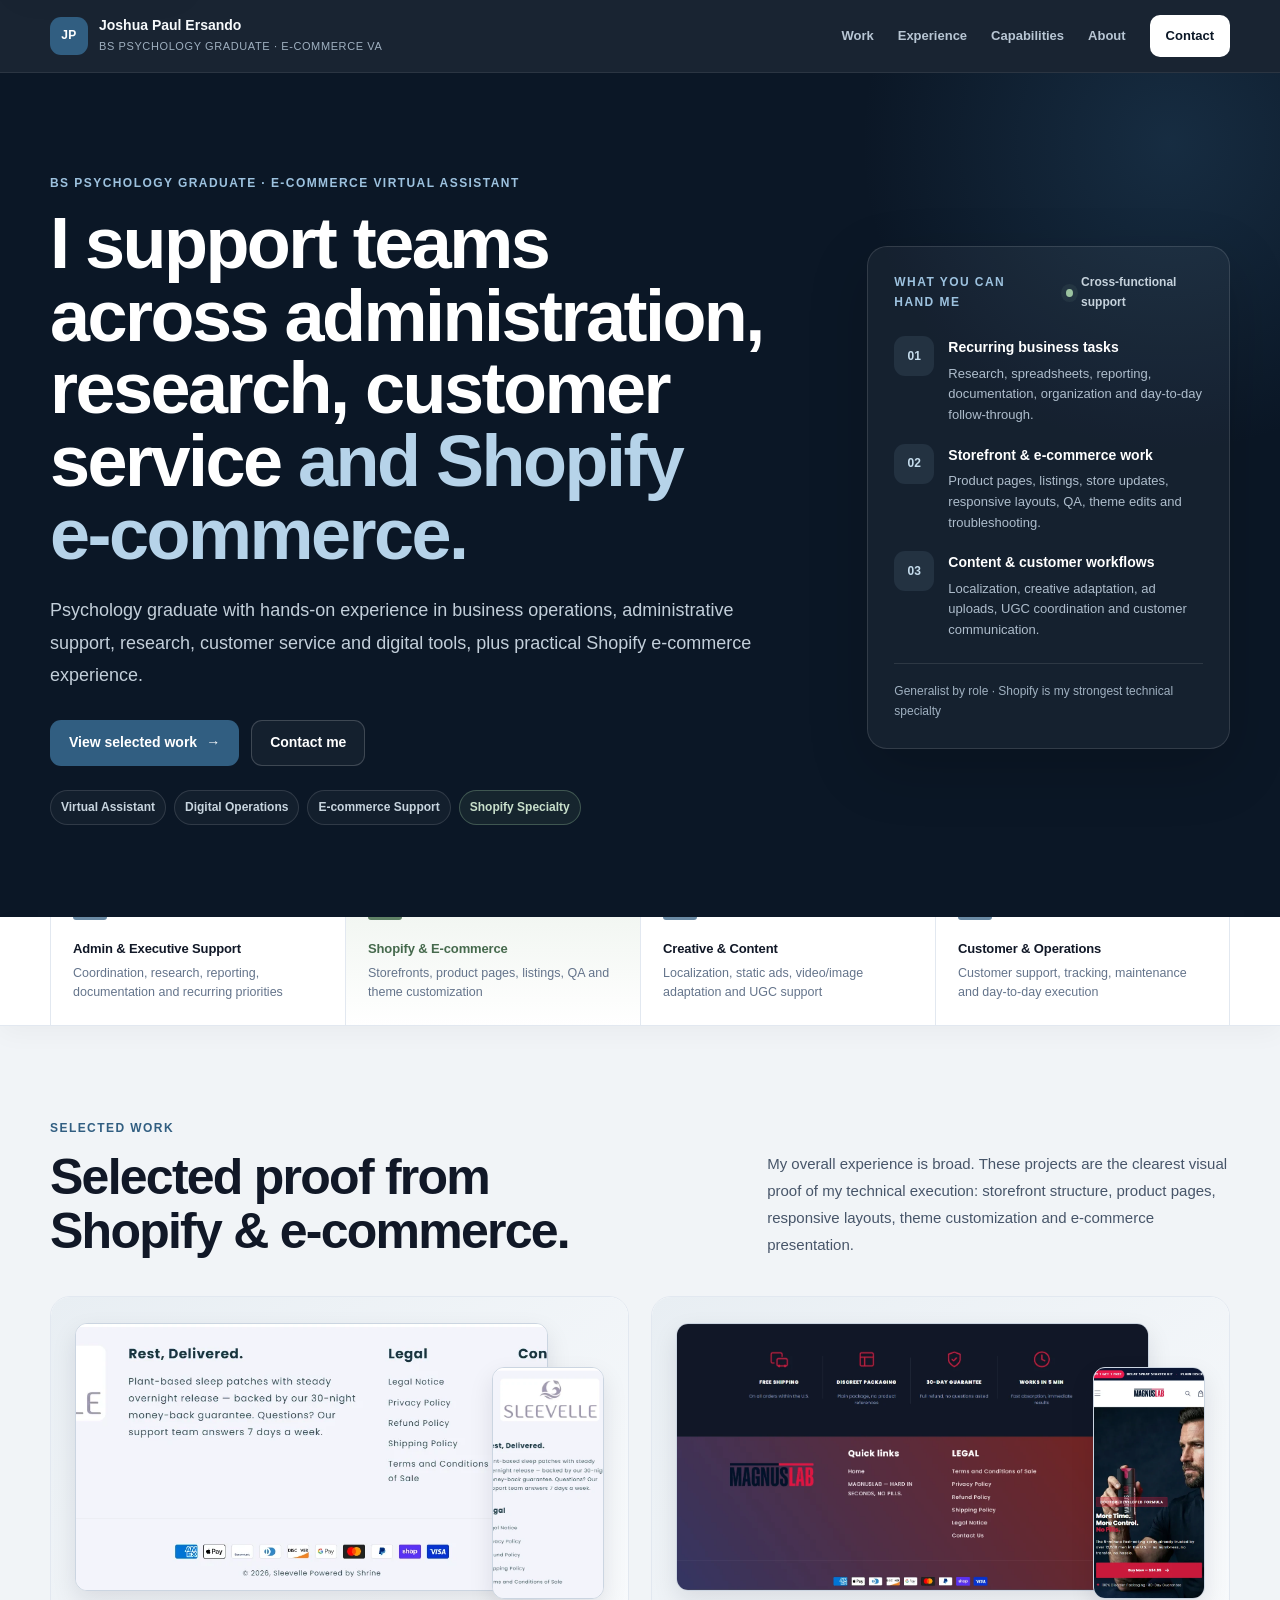
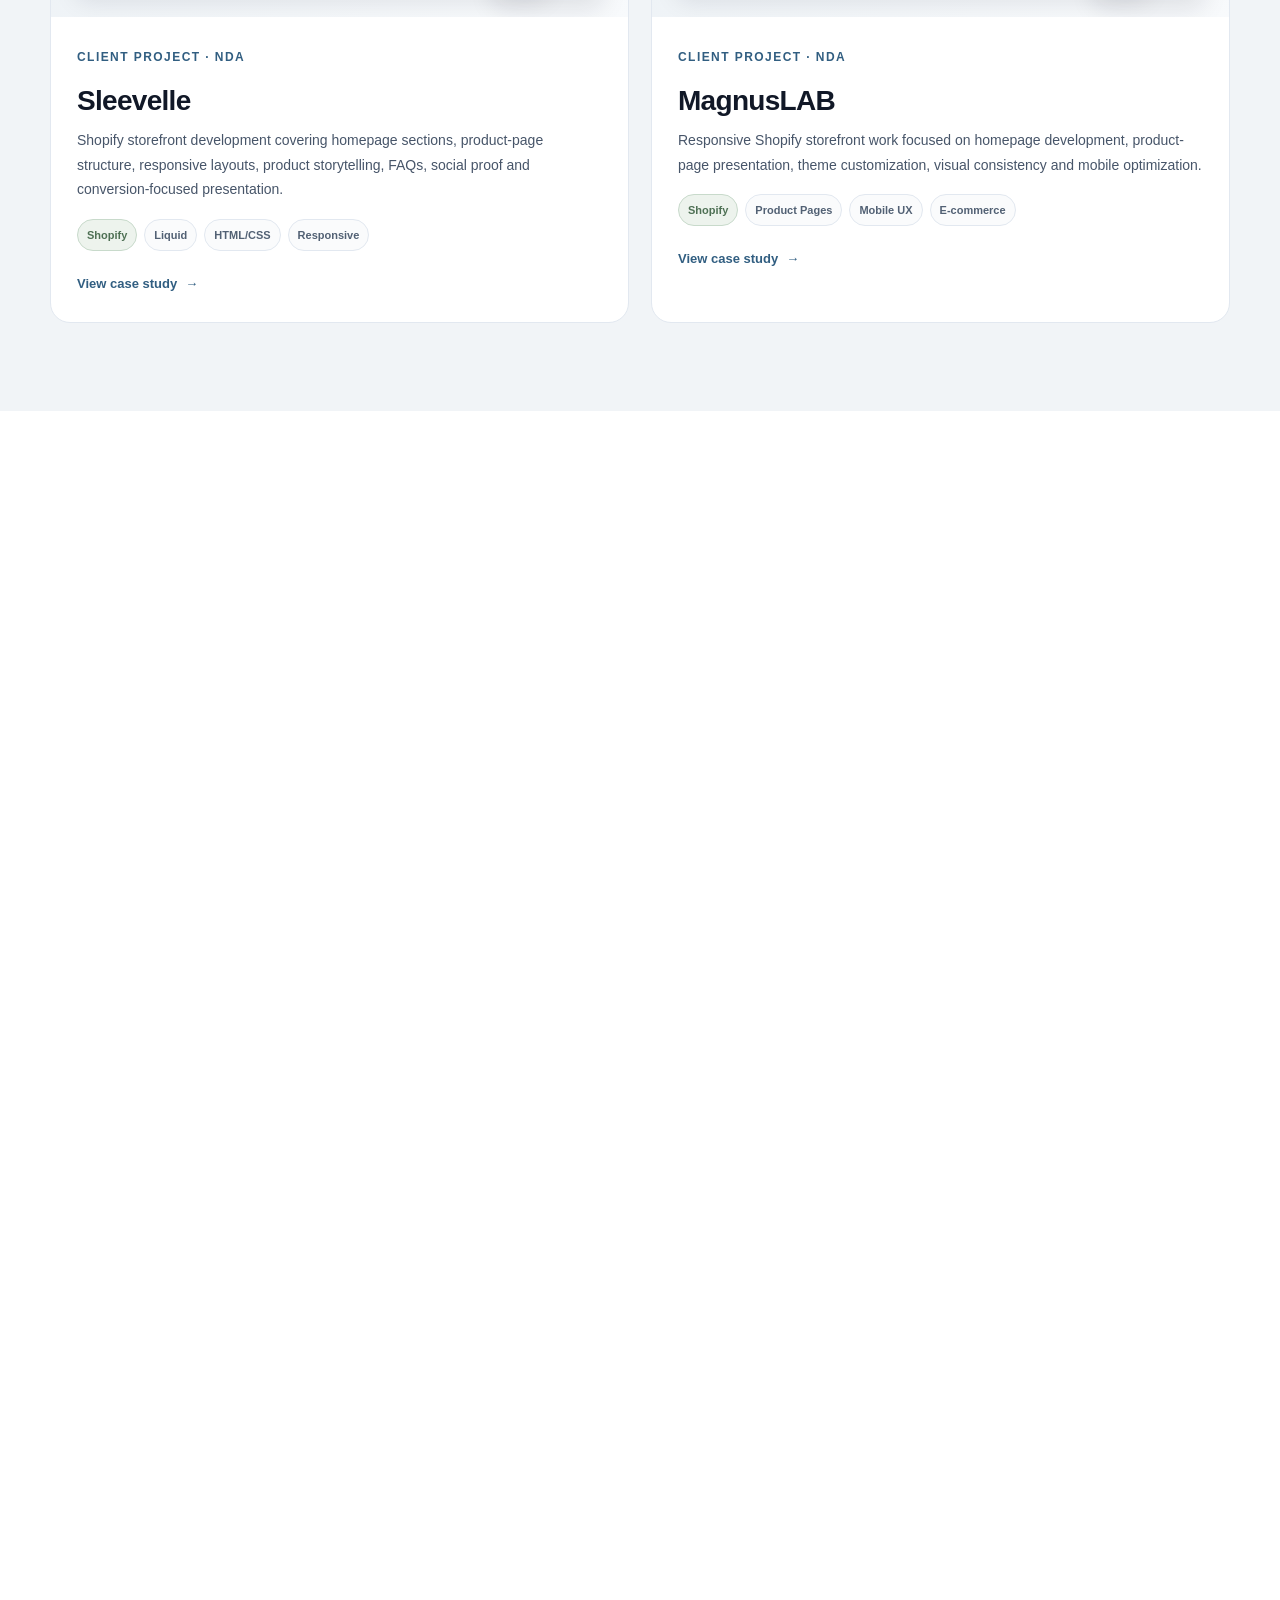
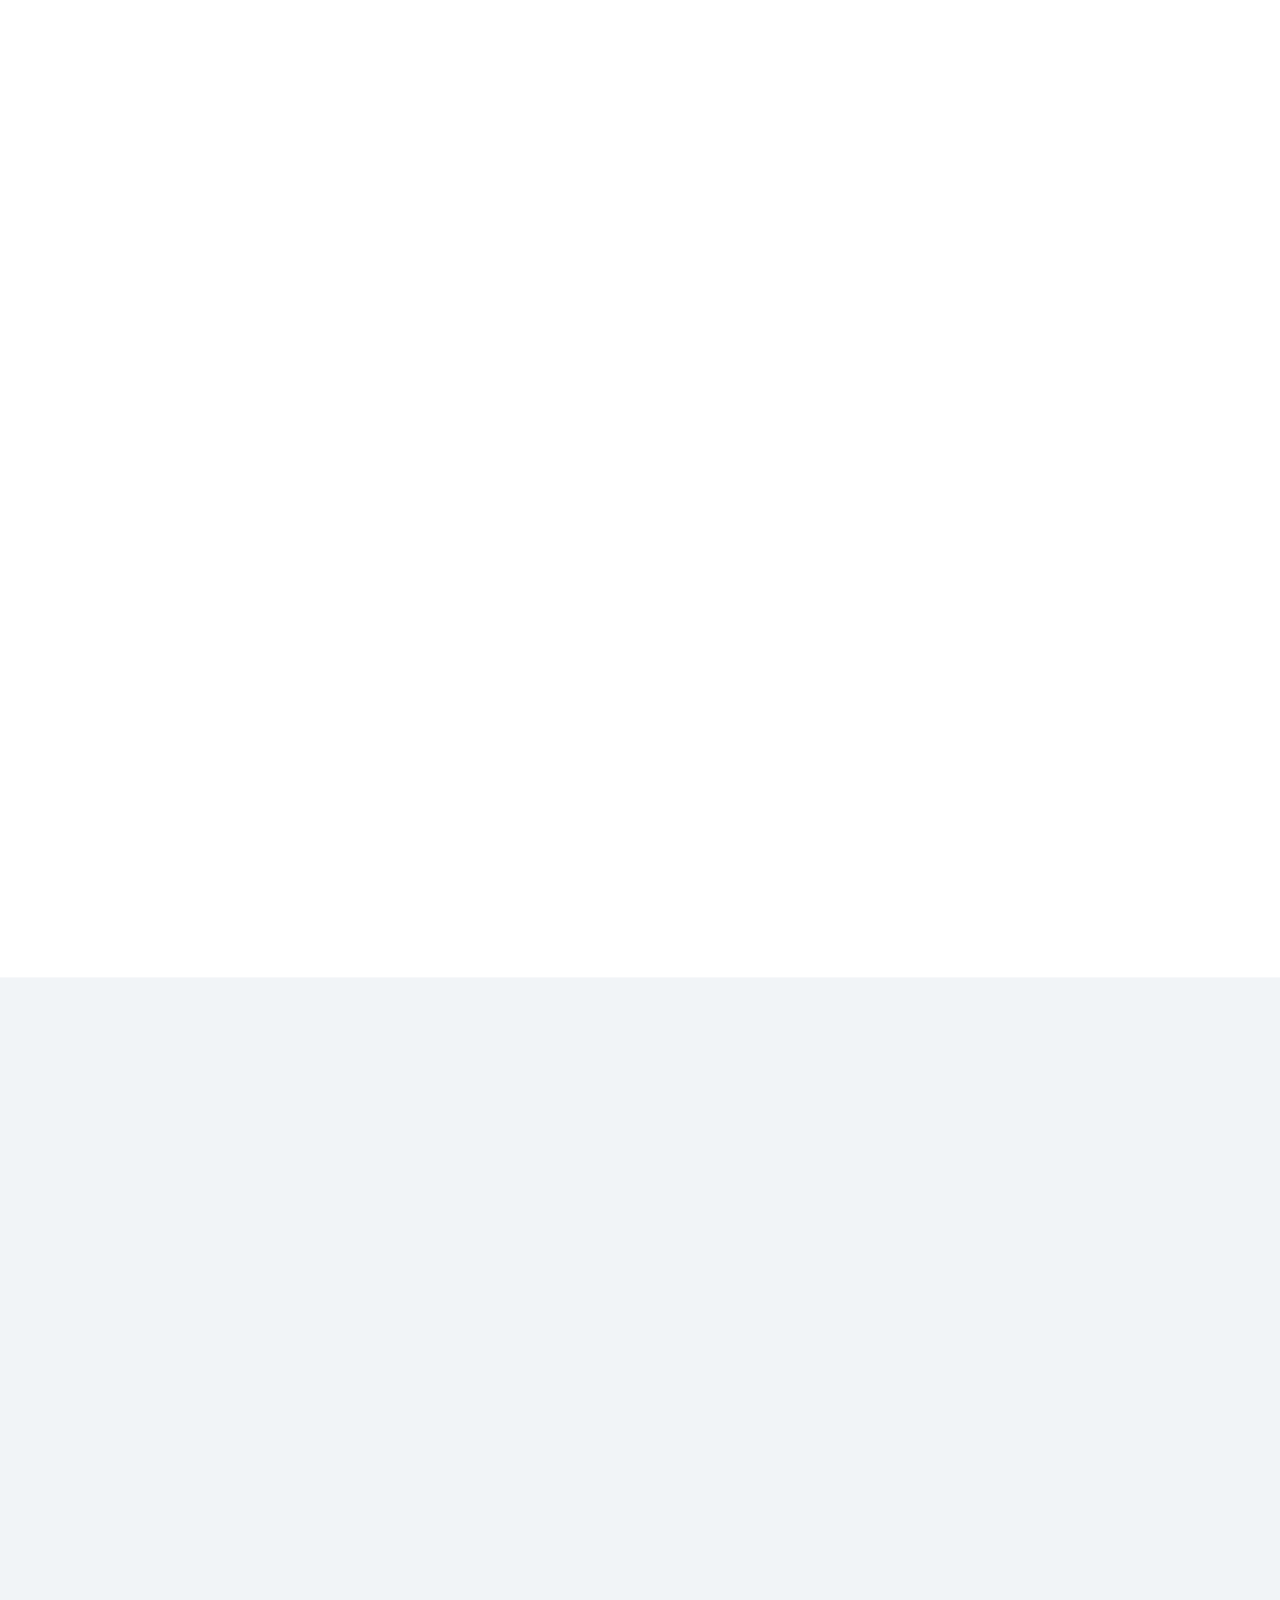
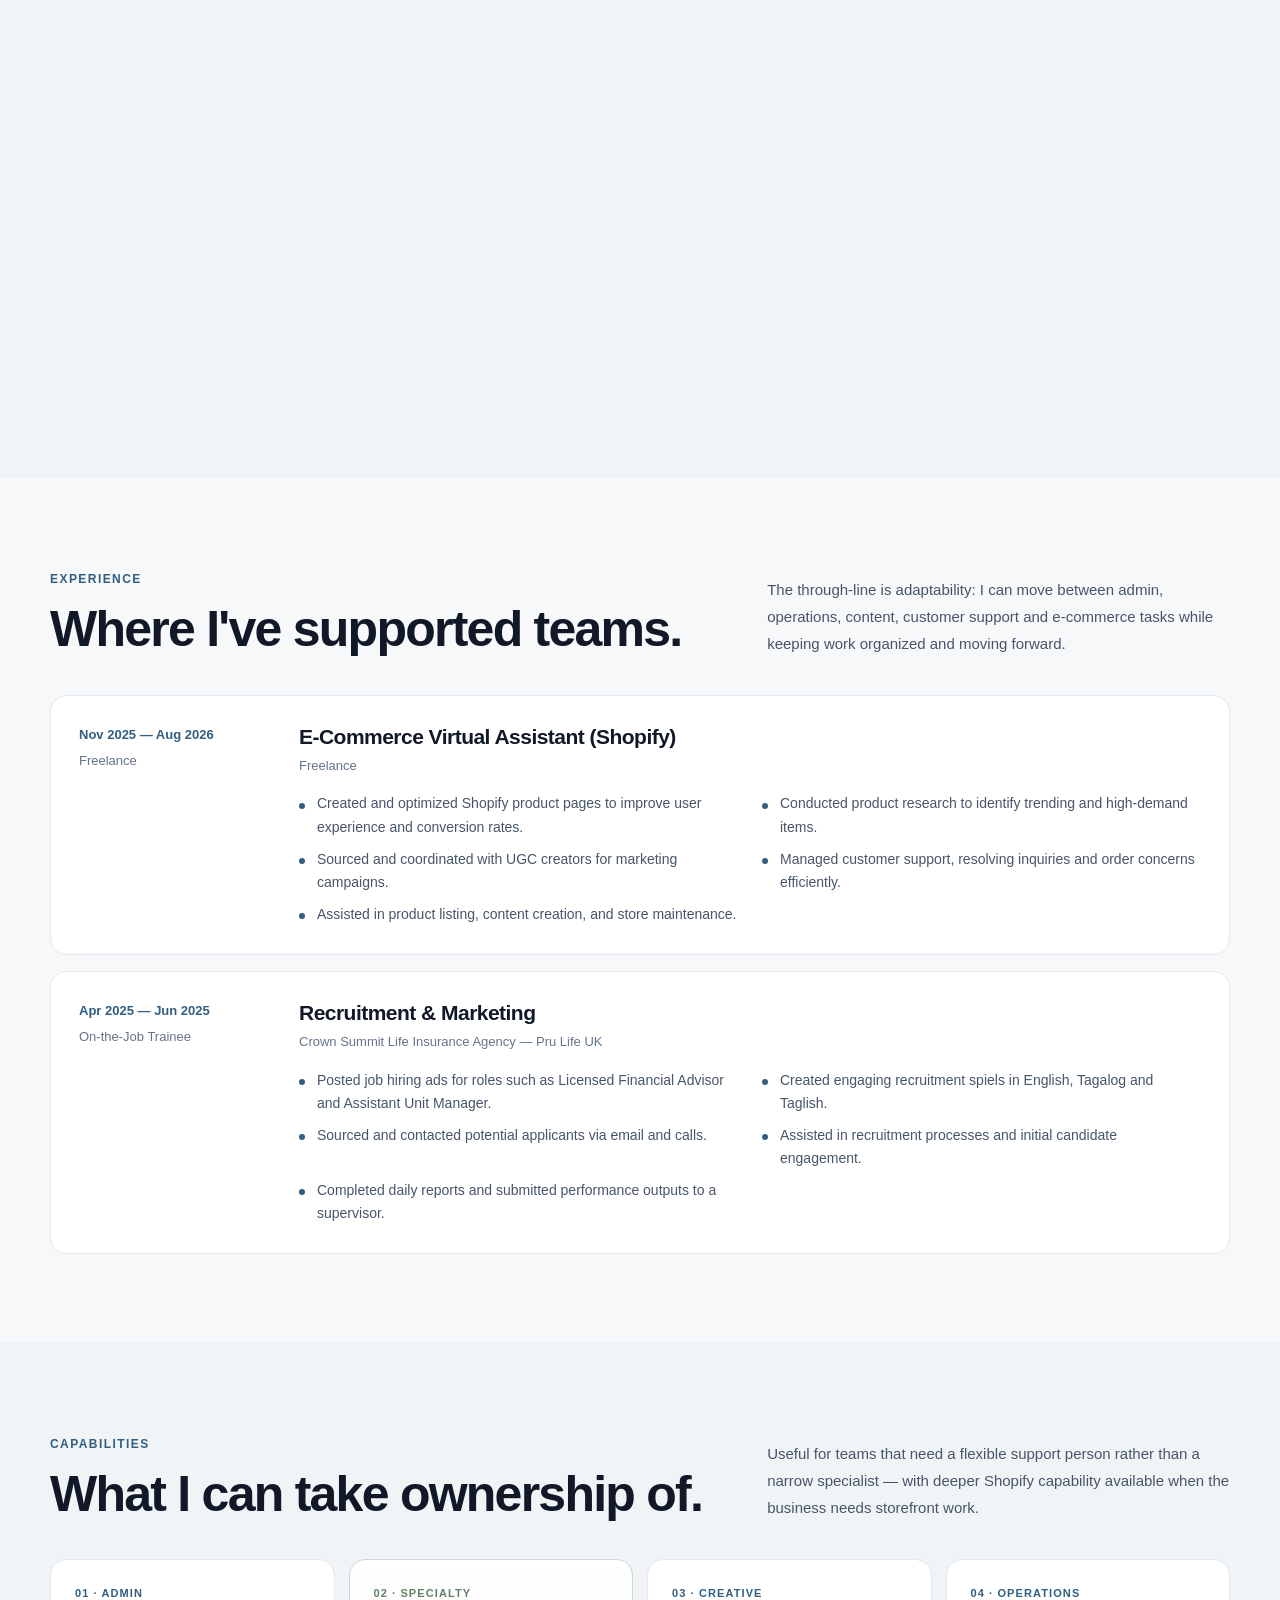
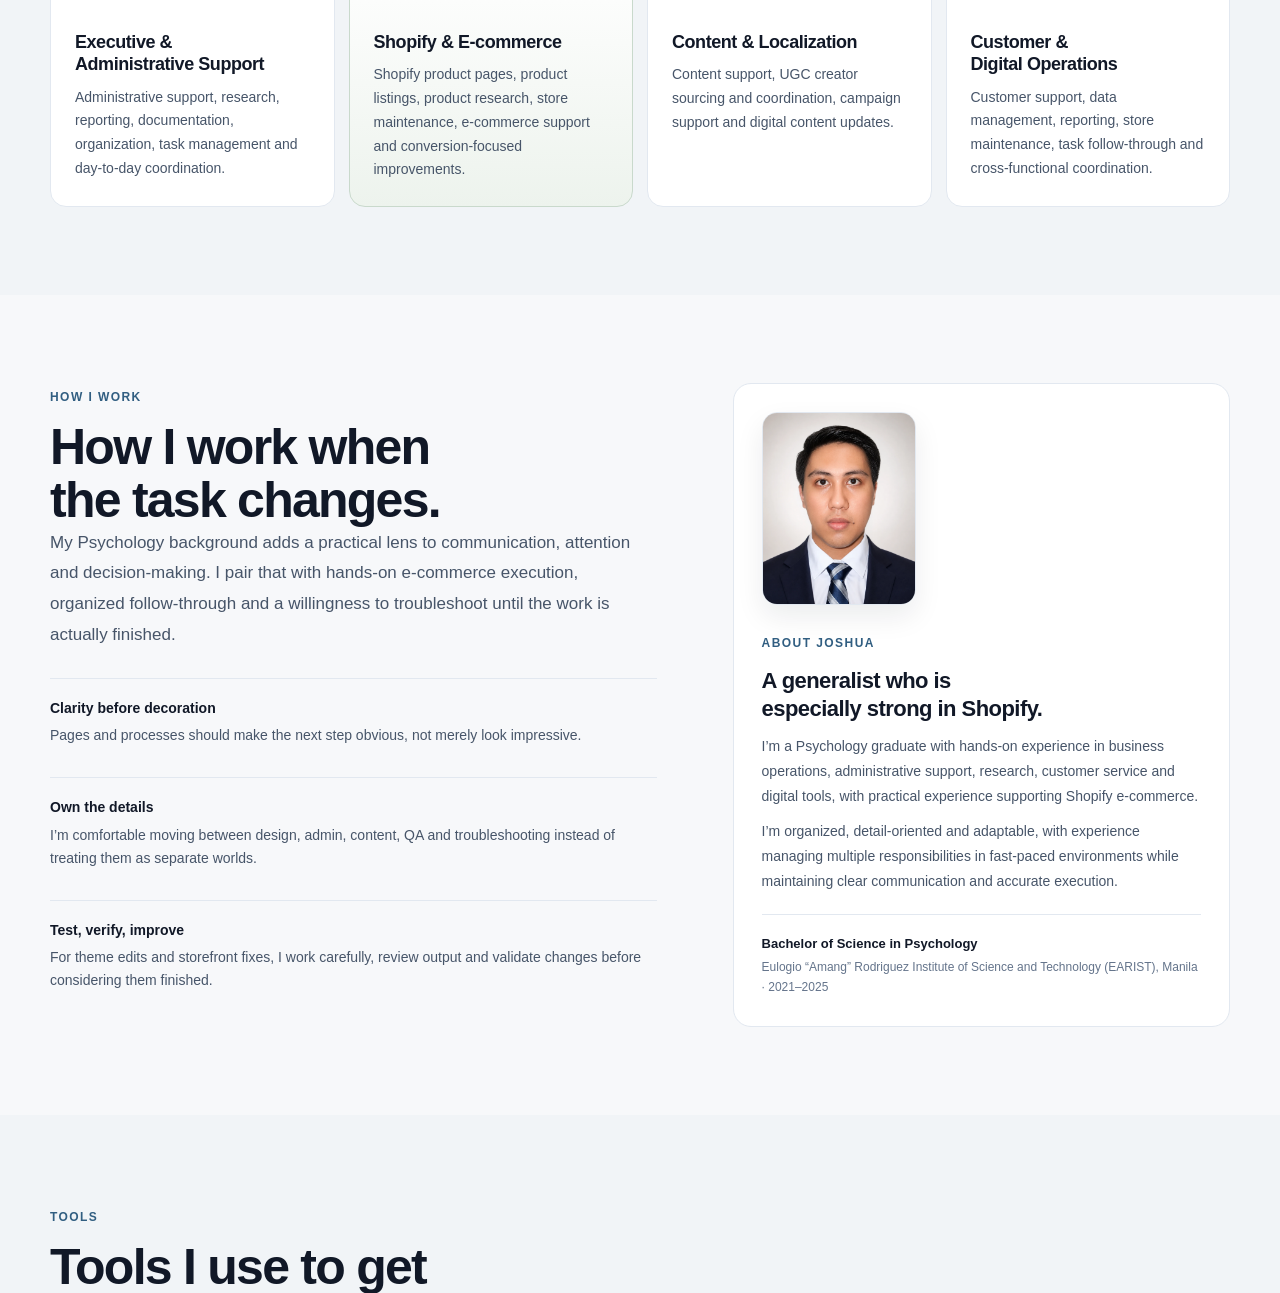
==== commit 7803f594: "Update index.html" ====
--- a/index.html
+++ b/index.html
@@ -4,8 +4,8 @@
 <head>
 <meta charset="utf-8"/>
 <meta content="width=device-width, initial-scale=1" name="viewport"/>
-<title>Joshua Paul Ersando | Virtual Assistant, Digital Operations &amp; Shopify Specialist</title>
-<meta content="Joshua Paul Ersando — versatile virtual assistant and digital-operations support with hands-on Shopify and e-commerce experience across storefronts, research, reporting, content, localization, customer support, and day-to-day business operations." name="description"/>
+<title>Joshua Paul Ersando | E-Commerce Virtual Assistant &amp; BS Psychology Graduate</title>
+<meta content="Joshua Paul Ersando — BS Psychology graduate with hands-on experience in business operations, administrative support, research, customer service, digital tools, and Shopify e-commerce support." name="description"/>
 <meta content="#0B1726" name="theme-color"/>
 <script>document.documentElement.classList.add('js')</script>
 <style>
@@ -189,7 +189,7 @@
 @media(prefers-reduced-motion:reduce){*,*::before,*::after{scroll-behavior:auto!important;animation:none!important;transition:none!important}.js .reveal{opacity:1!important;transform:none!important}}
 @media print{.site-nav,.mobile-menu,.menu-toggle,.hero-actions,.hero-signal,.gallery-toggle,.lightbox,.contact-actions,.contact-alt{display:none!important}.hero,#contact,footer{background:#fff!important;color:#111!important}.hero h1,#contact h2{color:#111!important}.hero p,#contact p{color:#444!important}.hero{padding:36px 0}.section,.case,#contact{padding:36px 0}.work-card,.experience-card,.cap-card,.tool-group,.about-copy,.case-body,.fact,.shot{box-shadow:none!important;break-inside:avoid}.case{content-visibility:visible}.gallery-grid{grid-template-columns:repeat(2,1fr)}a{color:#111!important}.kicker{color:#315e81!important}}
 </style>
-<meta content="Joshua Paul Ersando" name="author"/><meta content="index,follow" name="robots"/><meta content="website" property="og:type"/><meta content="Joshua Paul Ersando | Virtual Assistant, Digital Operations &amp; Shopify Specialist" property="og:title"/><meta content="Versatile business support with hands-on Shopify and e-commerce execution." property="og:description"/></head>
+<meta content="Joshua Paul Ersando" name="author"/><meta content="index,follow" name="robots"/><meta content="website" property="og:type"/><meta content="Joshua Paul Ersando | E-Commerce Virtual Assistant &amp; BS Psychology Graduate" property="og:title"/><meta content="Psychology graduate with hands-on experience in administrative support, research, customer service, digital tools, and Shopify e-commerce operations." property="og:description"/></head>
 <body><a class="skip-link" href="#main-content">Skip to main content</a>
 <nav class="site-nav">
 <div class="container nav-inner">
@@ -197,7 +197,7 @@
 <span class="brand-mark">JP</span>
 <span class="brand-copy">
 <strong>Joshua Paul Ersando</strong>
-<small>Virtual Assistant · Operations · Shopify</small>
+<small>BS Psychology Graduate · E-Commerce VA</small>
 </span>
 </a>
 <div aria-label="Primary navigation" class="nav-links">
@@ -223,9 +223,9 @@
 <header aria-label="Professional introduction" class="hero" id="top">
 <div class="container hero-grid">
 <div class="hero-copy">
-<span class="kicker">Virtual Assistant · Digital Operations · E-commerce Support</span>
-<h1>I help teams keep the work moving — from day-to-day operations <span class="accent">to Shopify execution.</span></h1>
-<p>Cross-functional support across administration, research, reporting, content, customer support and e-commerce — with hands-on Shopify experience when the storefront needs work.</p>
+<span class="kicker">BS Psychology Graduate · E-Commerce Virtual Assistant</span>
+<h1>I support teams across administration, research, customer service <span class="accent">and Shopify e-commerce.</span></h1>
+<p>Psychology graduate with hands-on experience in business operations, administrative support, research, customer service and digital tools, plus practical Shopify e-commerce experience.</p>
 <div class="hero-actions">
 <a class="btn btn-primary" href="#work">View selected work <span aria-hidden="true">→</span></a>
 <a class="btn btn-secondary" href="#contact">Contact me</a>
@@ -569,31 +569,29 @@
 </div>
 <div class="experience-list">
 <article class="experience-card">
-<div class="experience-meta"><strong>Nov 2025 — Jul 2026</strong>Freelance</div>
+<div class="experience-meta"><strong>Nov 2025 — Aug 2026</strong>Freelance</div>
 <div class="experience-copy">
-<h3>Virtual Assistant — Shopify</h3>
-<p class="company">E-commerce / Shopify</p>
+<h3>E-Commerce Virtual Assistant (Shopify)</h3>
+<p class="company">Freelance</p>
 <ul class="clean-list">
-<li>Built and optimized Shopify product pages with attention to clarity, usability and conversion.</li>
-<li>Customized storefronts and responsive layouts using Shopify, Liquid, HTML, CSS and JavaScript.</li>
-<li>Conducted product research and trend analysis for e-commerce opportunities.</li>
-<li>Sourced and coordinated with UGC creators for marketing content.</li>
-<li>Produced localized 1:1 video and image adaptations and managed static-ad uploads.</li>
-<li>Maintained accounting/tracking sheets, records and recurring operational tasks.</li>
-<li>Provided direct personal-assistant and administrative support to the business owner.</li>
-<li>Handled customer support, listings, content updates, QA and store maintenance.</li>
+<li>Created and optimized Shopify product pages to improve user experience and conversion rates.</li>
+<li>Conducted product research to identify trending and high-demand items.</li>
+<li>Sourced and coordinated with UGC creators for marketing campaigns.</li>
+<li>Managed customer support, resolving inquiries and order concerns efficiently.</li>
+<li>Assisted in product listing, content creation, and store maintenance.</li>
 </ul>
 </div>
 </article>
 <article class="experience-card">
-<div class="experience-meta"><strong>Apr 2025 — Jun 2025</strong>On-the-job training</div>
+<div class="experience-meta"><strong>Apr 2025 — Jun 2025</strong>On-the-Job Trainee</div>
 <div class="experience-copy">
 <h3>Recruitment &amp; Marketing</h3>
 <p class="company">Crown Summit Life Insurance Agency — Pru Life UK</p>
 <ul class="clean-list">
-<li>Created recruitment ads and recruitment spiels in English, Tagalog and Taglish.</li>
-<li>Sourced and contacted potential applicants through email and calls.</li>
-<li>Assisted with recruitment processes and initial candidate engagement.</li>
+<li>Posted job hiring ads for roles such as Licensed Financial Advisor and Assistant Unit Manager.</li>
+<li>Created engaging recruitment spiels in English, Tagalog and Taglish.</li>
+<li>Sourced and contacted potential applicants via email and calls.</li>
+<li>Assisted in recruitment processes and initial candidate engagement.</li>
 <li>Completed daily reports and submitted performance outputs to a supervisor.</li>
 </ul>
 </div>
@@ -608,10 +606,10 @@
 <p>Useful for teams that need a flexible support person rather than a narrow specialist — with deeper Shopify capability available when the business needs storefront work.</p>
 </div>
 <div class="cap-grid">
-<article class="cap-card"><span class="cap-index">01 · ADMIN</span><h3>Executive &amp; Administrative Support</h3><p>Research, reporting, spreadsheets, documentation, recurring priorities, organization and day-to-day coordination.</p></article>
-<article class="cap-card cap-card-shopify"><span class="cap-index">02 · SPECIALTY</span><h3>Shopify &amp; E-commerce</h3><p>Store builds, product pages, listings, landing pages, theme customization, QA, responsive layout and troubleshooting.</p></article>
-<article class="cap-card"><span class="cap-index">03 · CREATIVE</span><h3>Content &amp; Localization</h3><p>Static ads, image/video adaptation, localization, UGC sourcing, campaign assets and content updates.</p></article>
-<article class="cap-card"><span class="cap-index">04 · OPERATIONS</span><h3>Customer &amp; Digital Operations</h3><p>Customer inquiries, tracking, store maintenance, task follow-through and cross-functional business support.</p></article>
+<article class="cap-card"><span class="cap-index">01 · ADMIN</span><h3>Executive &amp; Administrative Support</h3><p>Administrative support, research, reporting, documentation, organization, task management and day-to-day coordination.</p></article>
+<article class="cap-card cap-card-shopify"><span class="cap-index">02 · SPECIALTY</span><h3>Shopify &amp; E-commerce</h3><p>Shopify product pages, product listings, product research, store maintenance, e-commerce support and conversion-focused improvements.</p></article>
+<article class="cap-card"><span class="cap-index">03 · CREATIVE</span><h3>Content &amp; Localization</h3><p>Content support, UGC creator sourcing and coordination, campaign support and digital content updates.</p></article>
+<article class="cap-card"><span class="cap-index">04 · OPERATIONS</span><h3>Customer &amp; Digital Operations</h3><p>Customer support, data management, reporting, store maintenance, task follow-through and cross-functional coordination.</p></article>
 </div>
 </div>
 </section>
@@ -631,8 +629,8 @@
 <img alt="Joshua Paul Ersando" class="about-photo" decoding="async" loading="lazy" src="images/profile.webp"/>
 <span class="kicker">About Joshua</span>
 <h3>A generalist who is especially strong in Shopify.</h3>
-<p>I’m a Psychology graduate with hands-on experience across administrative support, personal assistance, research, e-commerce operations, web design, digital content and customer support.</p>
-<p>I’m most useful when a team needs a flexible support person who can understand the task quickly, communicate clearly and switch between administrative, technical, creative and operational work without losing organization.</p>
+<p>I’m a Psychology graduate with hands-on experience in business operations, administrative support, research, customer service and digital tools, with practical experience supporting Shopify e-commerce.</p>
+<p>I’m organized, detail-oriented and adaptable, with experience managing multiple responsibilities in fast-paced environments while maintaining clear communication and accurate execution.</p>
 <div class="education">
 <strong>Bachelor of Science in Psychology</strong>
 <span>Eulogio “Amang” Rodriguez Institute of Science and Technology (EARIST), Manila · 2021–2025</span>
@@ -659,7 +657,7 @@
 <div class="contact-wrap">
 <span class="kicker">Let’s work together</span>
 <h2>Looking for flexible support with real Shopify experience?</h2>
-<p>I’m open to virtual-assistant, executive-support, digital-operations, e-commerce and Shopify-focused opportunities.</p>
+<p>I’m open to virtual assistant, administrative support, e-commerce, Shopify, customer support and other operations-focused opportunities.</p>
 <div class="contact-actions">
 <a class="btn btn-primary" href="mailto:joshua.ersando@gmail.com">Email me <span aria-hidden="true">→</span></a>
 <a class="btn btn-secondary" href="https://wa.me/639942508537?text=Hi%20Joshua%2C%20I%20came%20across%20your%20portfolio%20and%20would%20like%20to%20discuss%20an%20opportunity." rel="noopener noreferrer" target="_blank">WhatsApp</a>
@@ -672,7 +670,7 @@
 <footer>
 <div class="container footer-inner">
 <span>© 2026 Joshua Paul Ersando</span>
-<span>Virtual Assistant · Digital Operations · Shopify &amp; E-commerce</span>
+<span>BS Psychology Graduate · E-Commerce Virtual Assistant · Shopify</span>
 </div>
 </footer>
 <div aria-hidden="true" aria-label="Portfolio screenshot viewer" aria-modal="true" class="lightbox" id="lightbox" role="dialog" tabindex="-1">
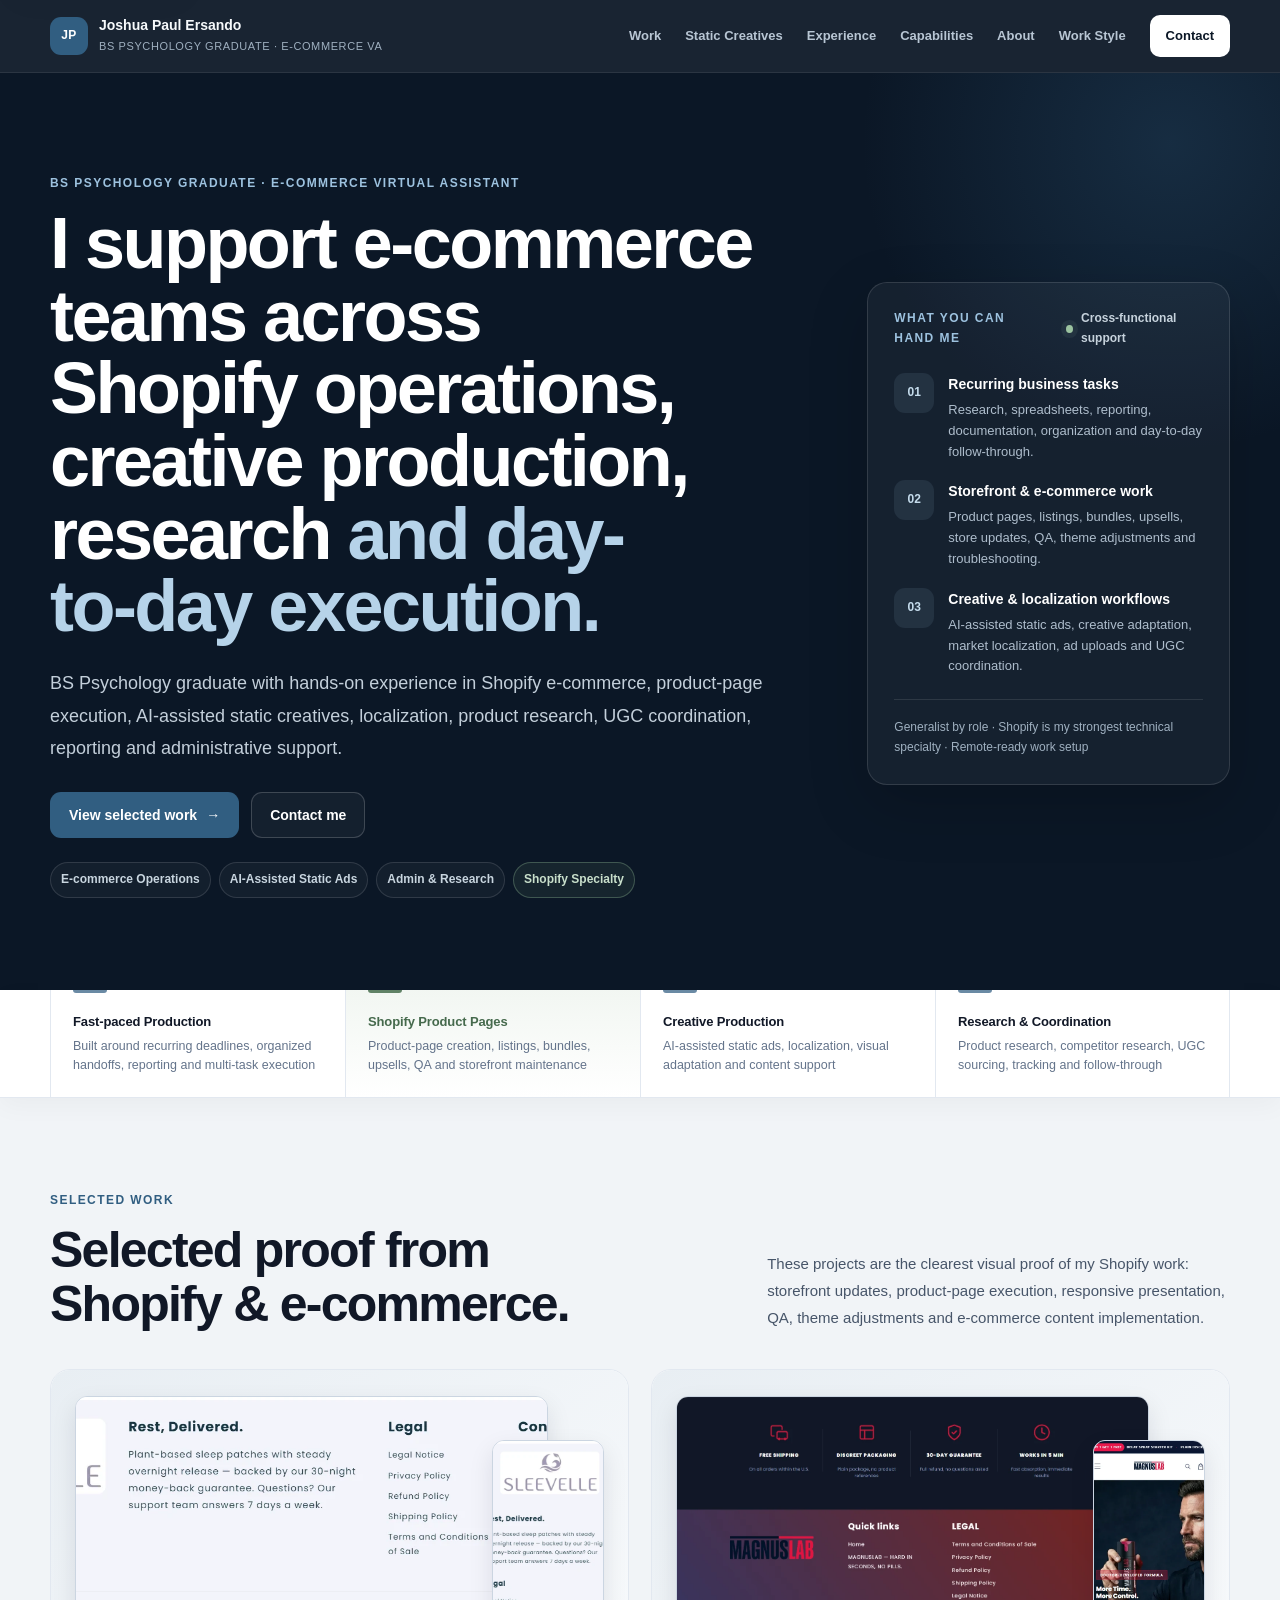
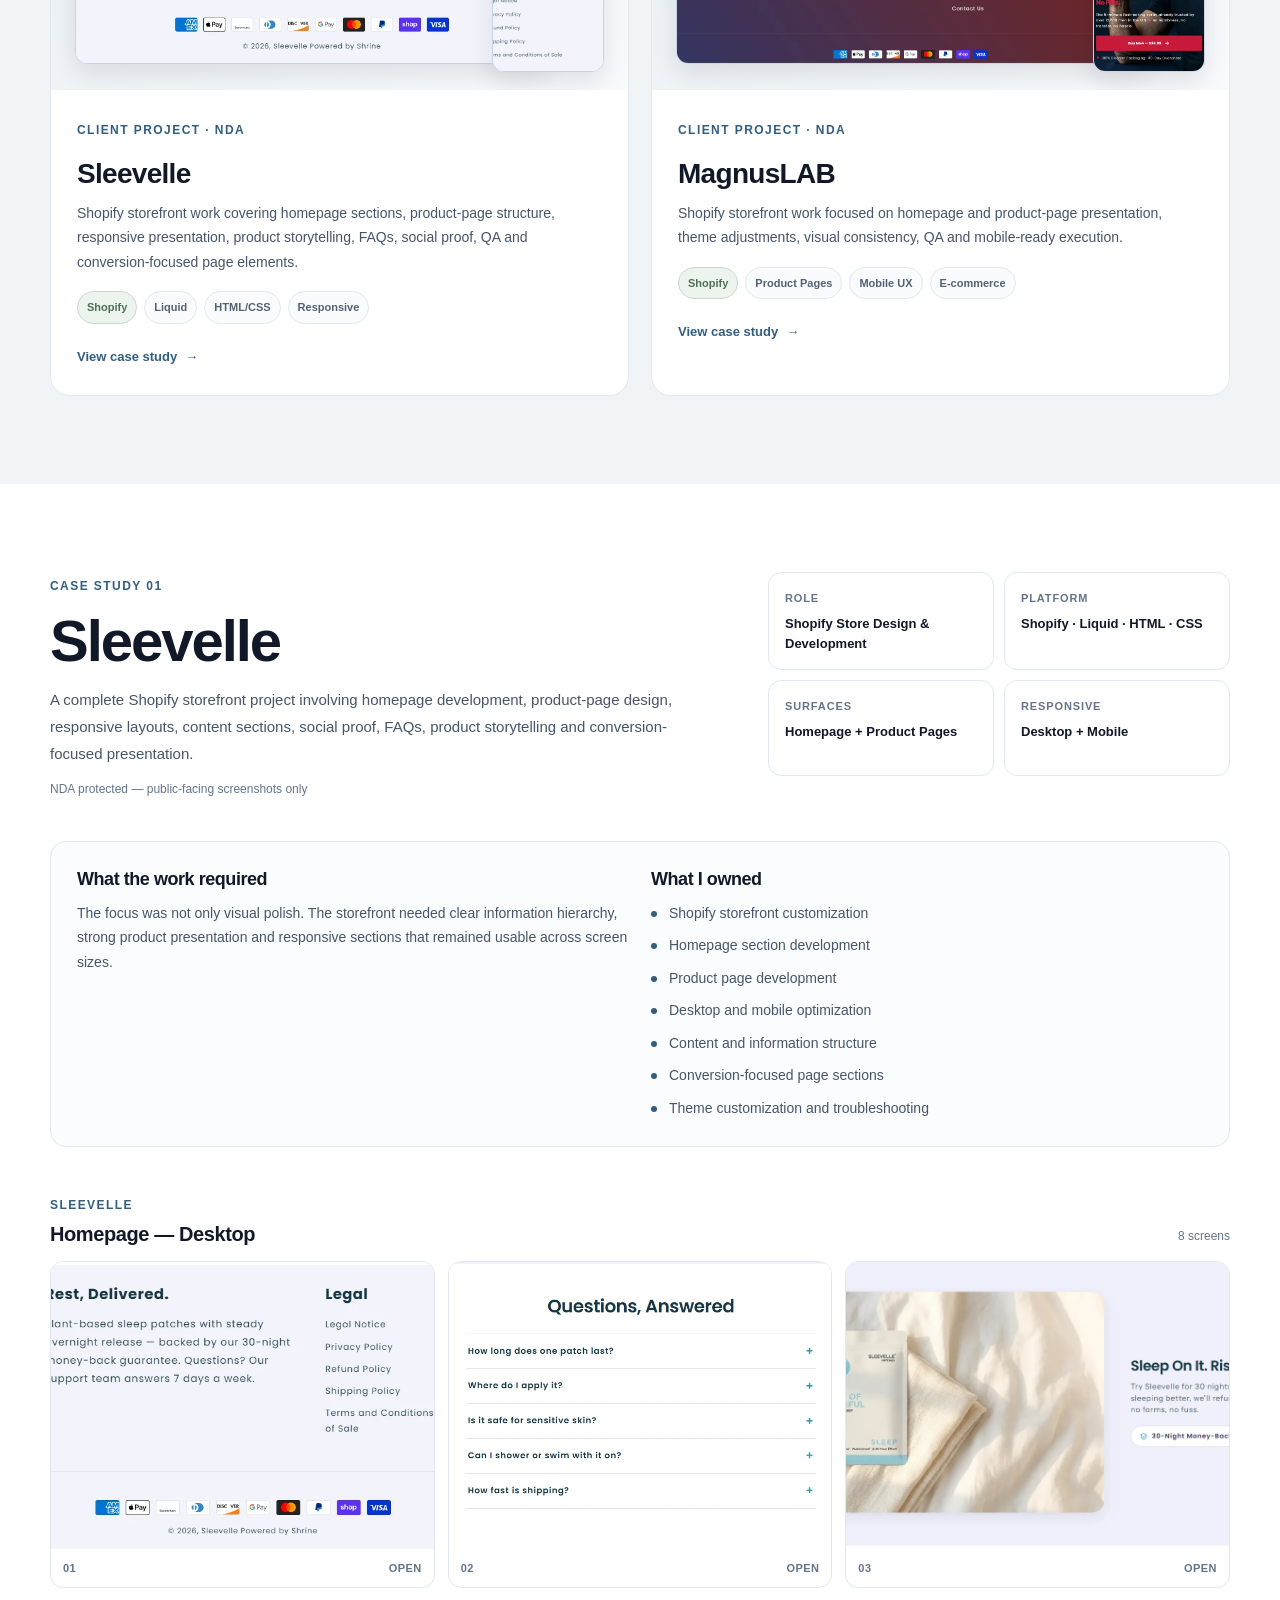
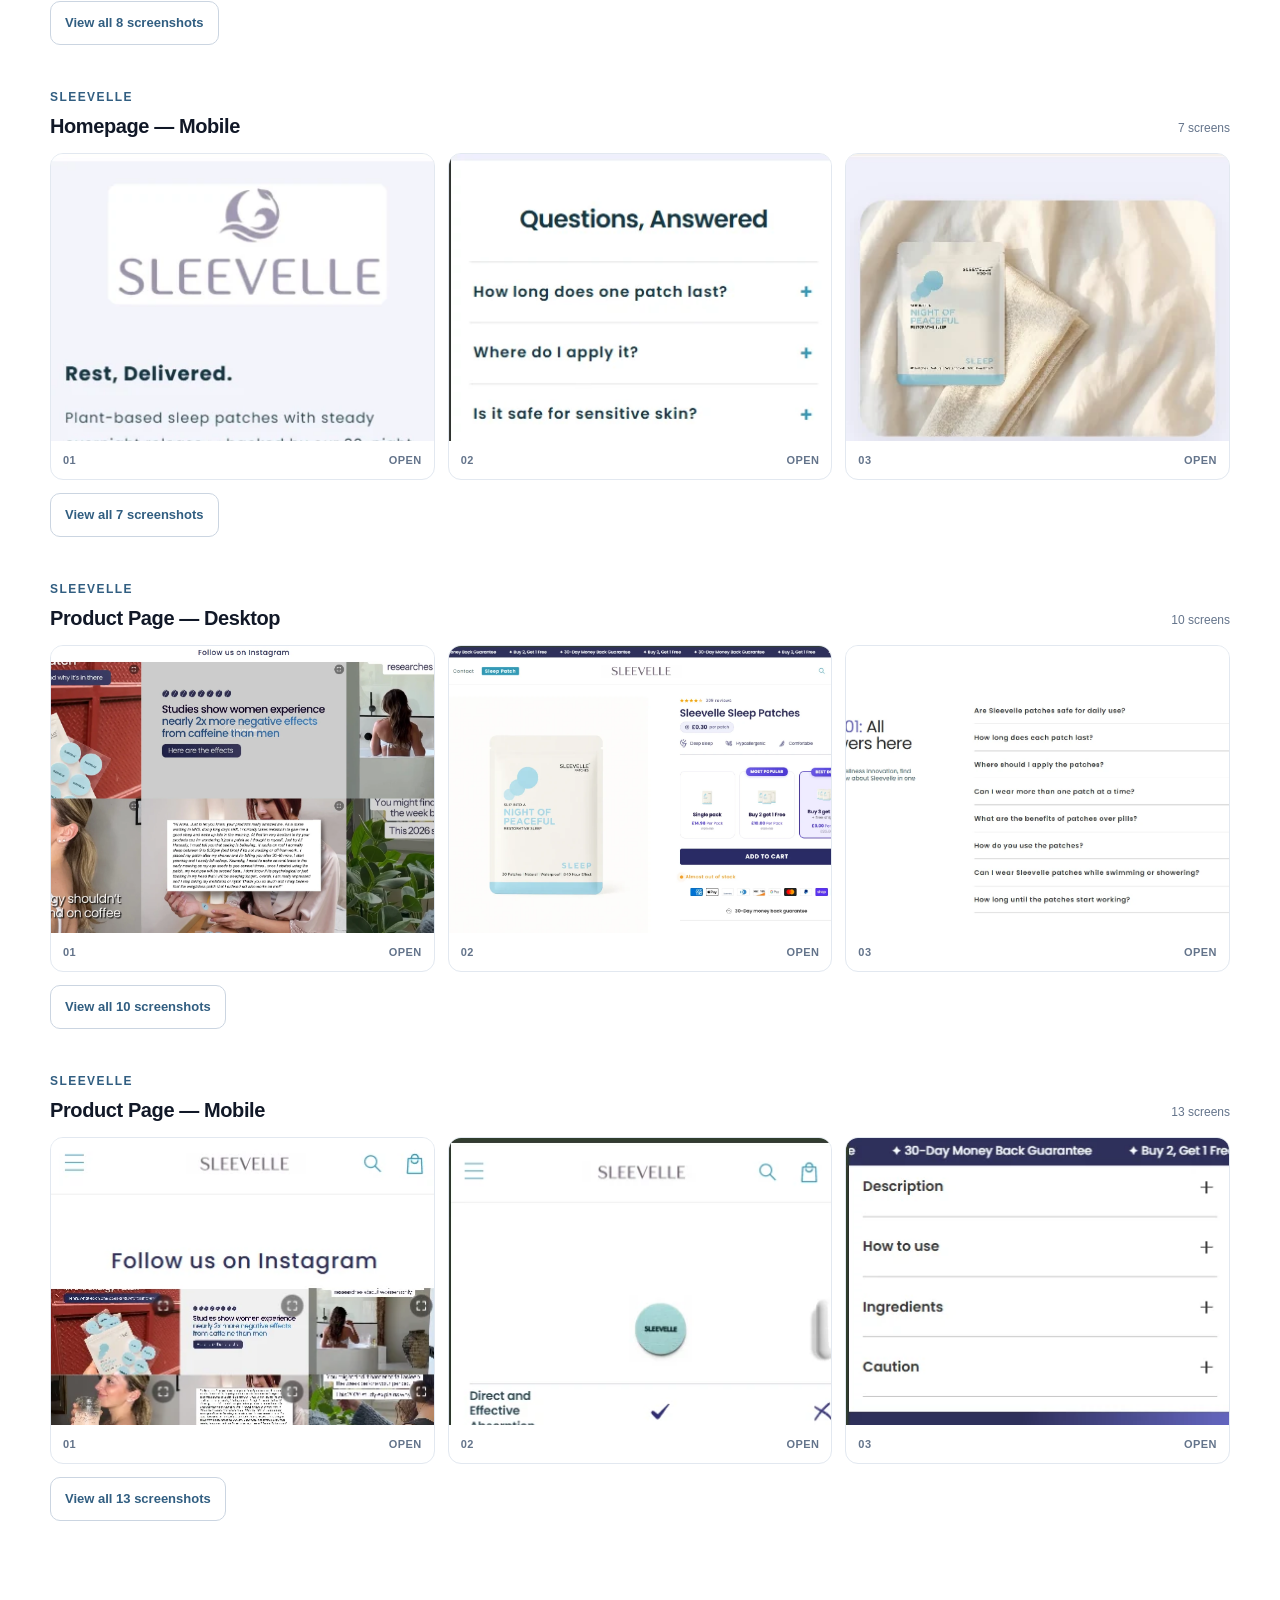
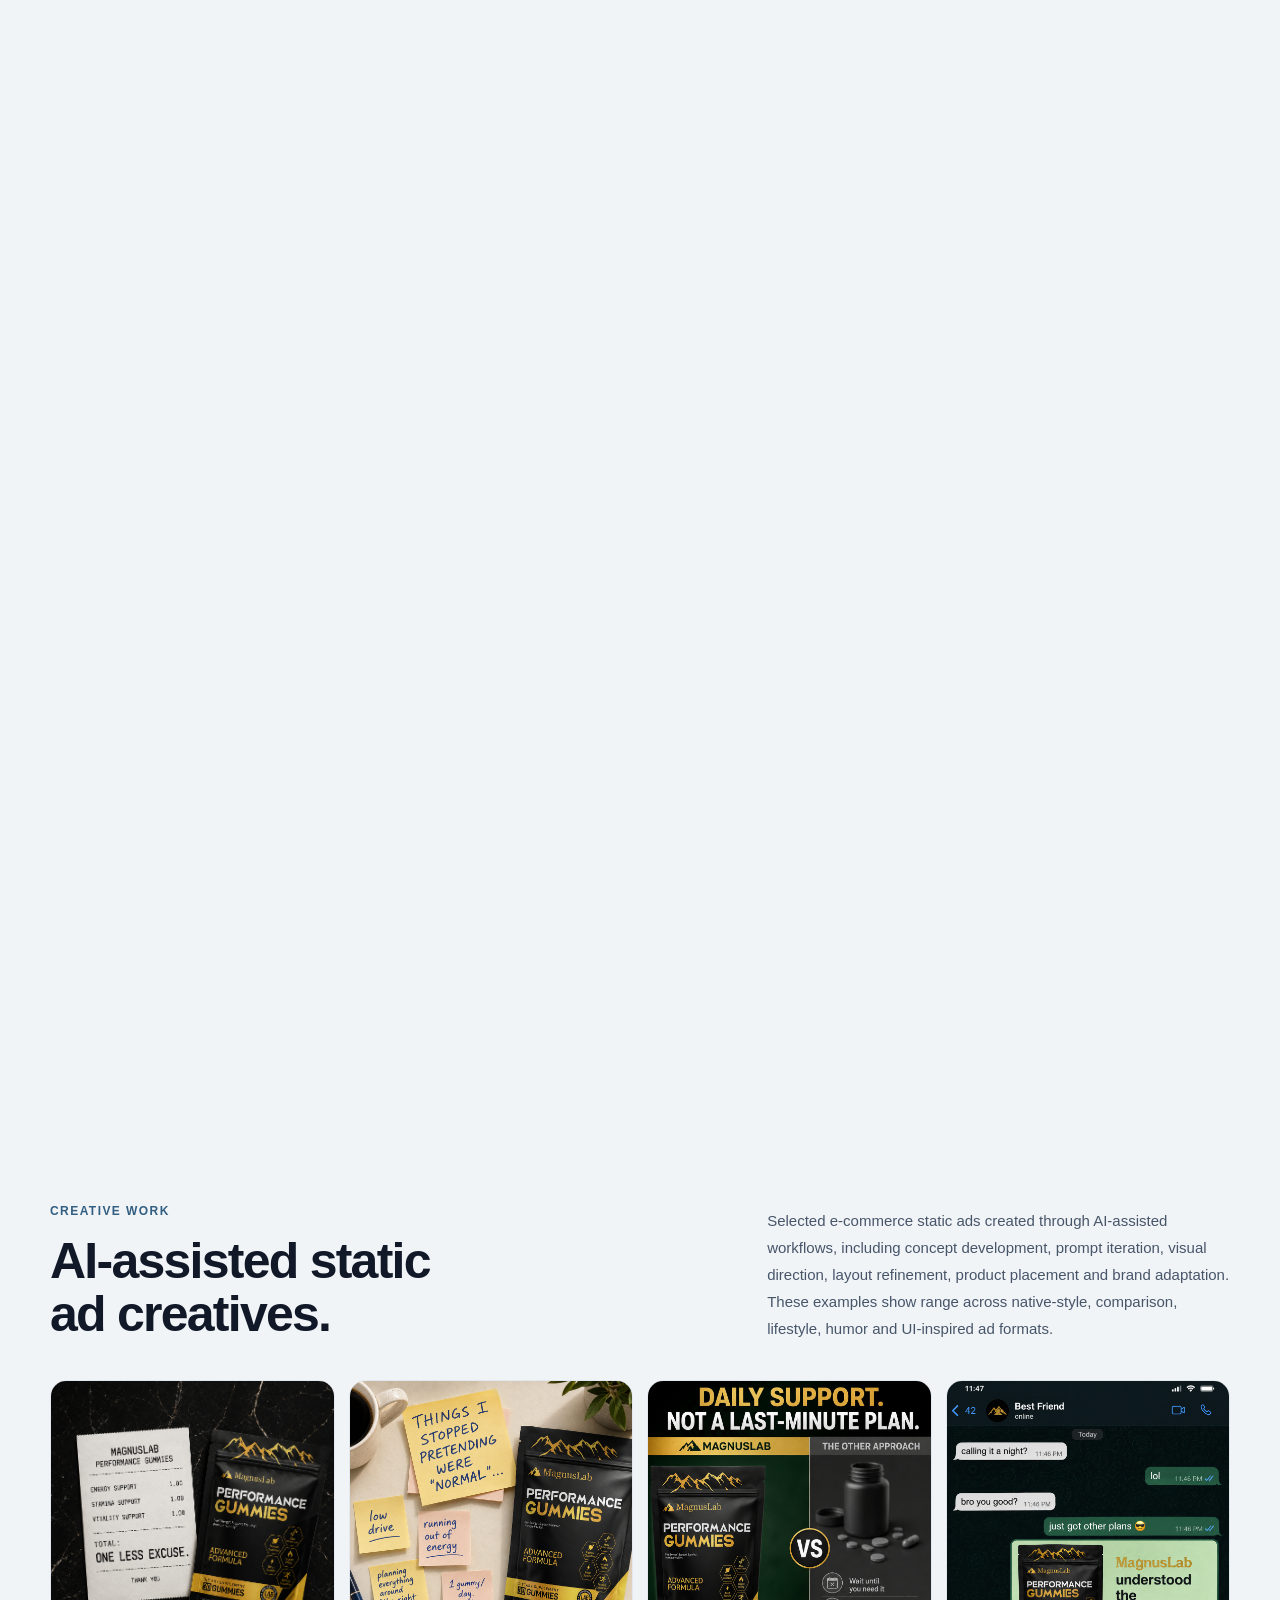
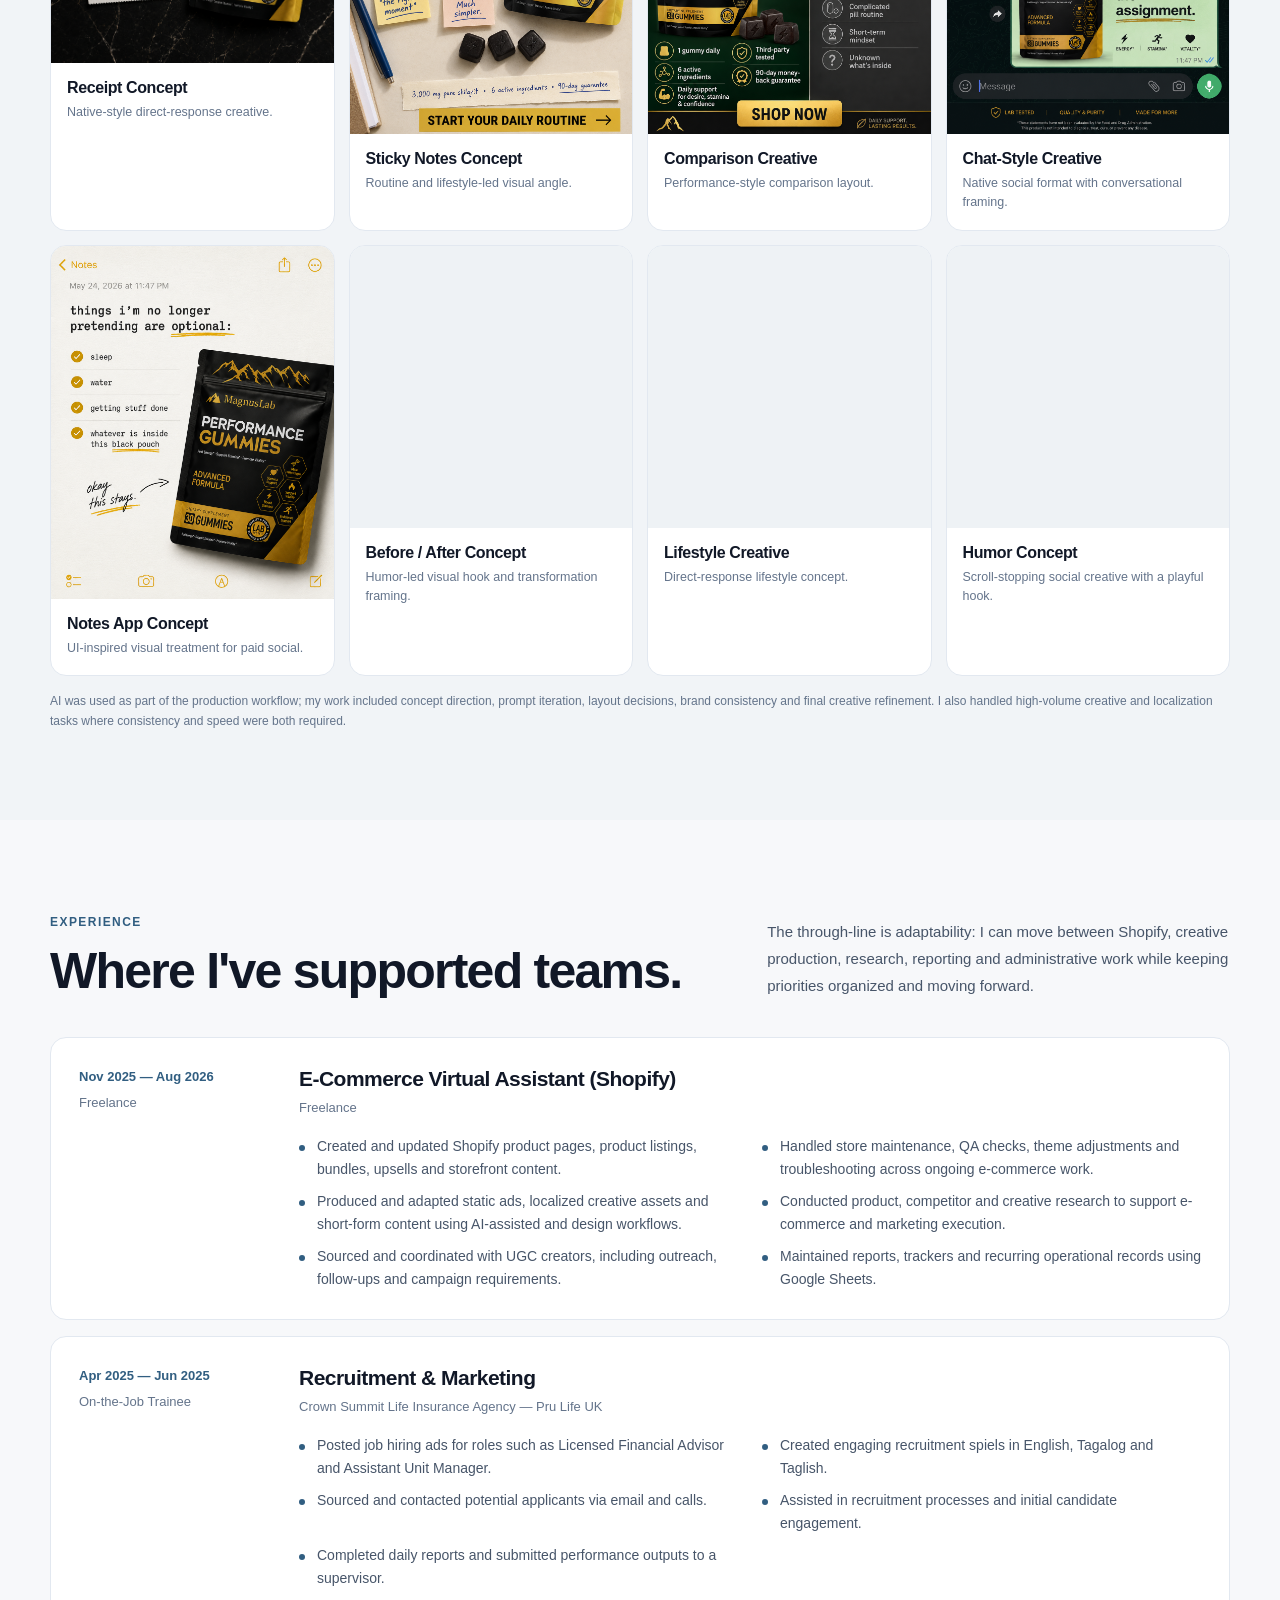
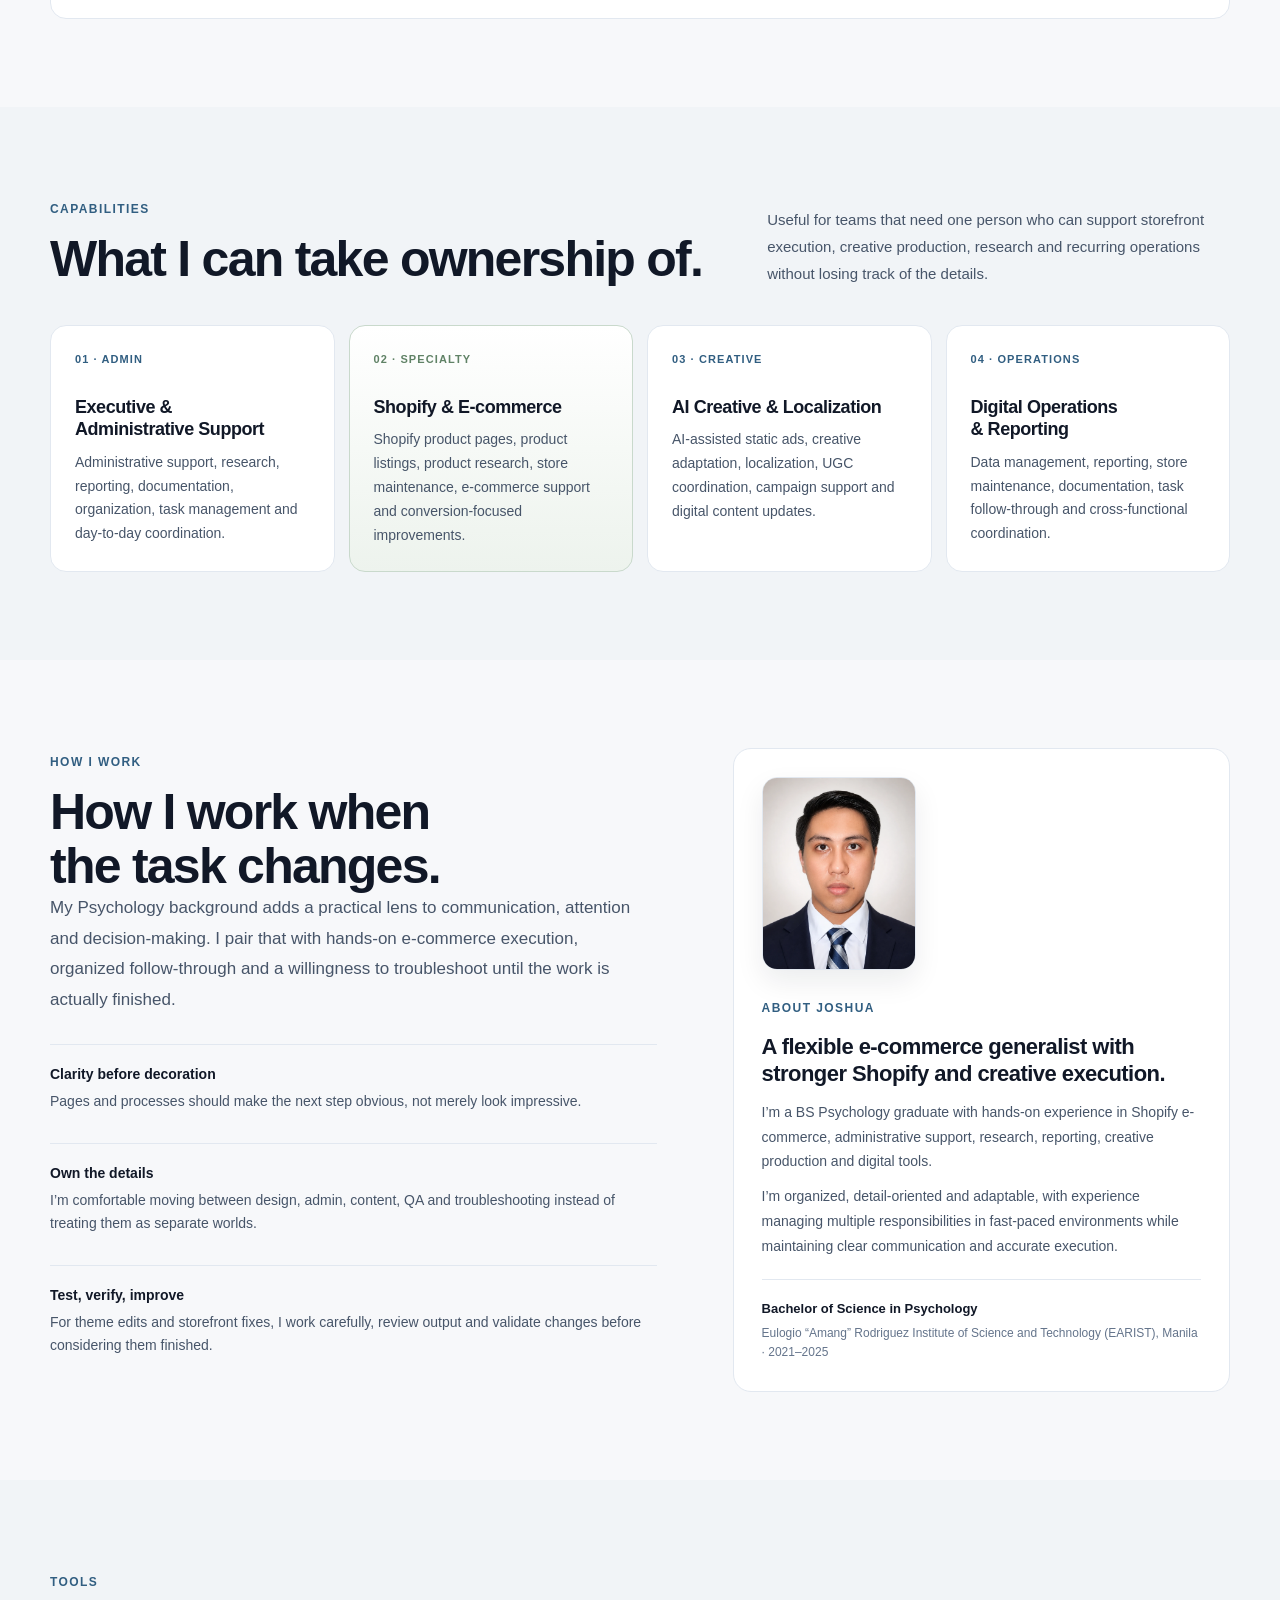
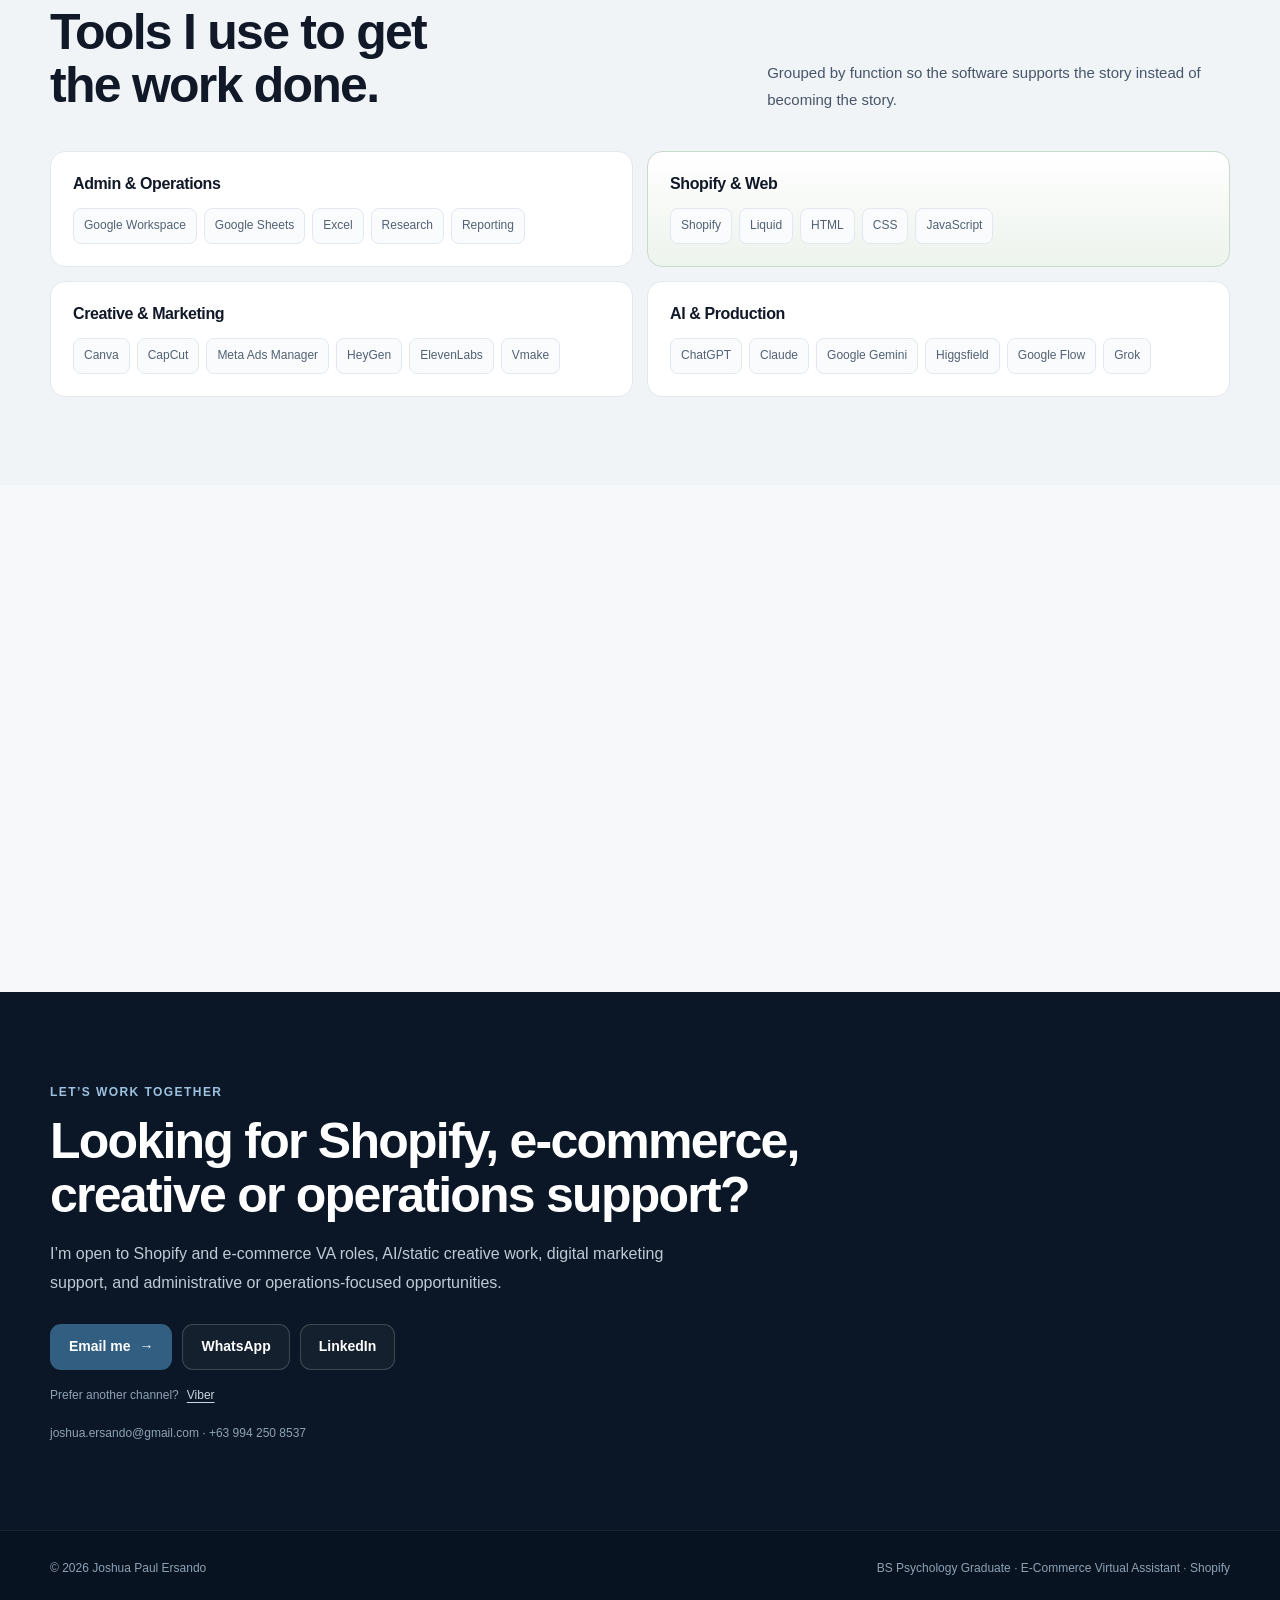
==== commit 5117bada: "Update index.html" ====
--- a/index.html
+++ b/index.html
@@ -132,6 +132,21 @@
 .case{background:var(--surface);content-visibility:auto;contain-intrinsic-size:1100px}.case.section-soft{background:var(--surface-soft)}.case-head{display:grid;grid-template-columns:minmax(0,1fr) minmax(330px,.7fr);gap:58px;align-items:start;margin-bottom:40px}.case-title h2{font-size:clamp(40px,5vw,58px);margin-bottom:14px}.case-title p{max-width:720px;font-size:15px;line-height:1.8;color:var(--body)}.nda-note{display:inline-flex;margin-top:13px;color:var(--muted);font-size:12px}.case-facts{display:grid;grid-template-columns:repeat(2,minmax(0,1fr));gap:10px}.fact{min-height:96px;padding:16px;border:1px solid var(--line);border-radius:13px;background:rgba(255,255,255,.78)}.fact small{display:block;color:var(--muted);font-size:11px;font-weight:800;letter-spacing:.08em;text-transform:uppercase;margin-bottom:7px}.fact strong{display:block;color:var(--heading);font-size:13px;line-height:1.5}.case-body{display:grid;grid-template-columns:repeat(2,minmax(0,1fr));gap:22px;padding:26px;border:1px solid var(--line);border-radius:16px;background:#fbfcfd;margin-bottom:44px}.case-body h3{font-size:18px;margin-bottom:10px}.case-body p,.case-body li{font-size:14px;line-height:1.75;color:var(--body)}.clean-list{list-style:none;display:grid;gap:8px}.clean-list li{position:relative;padding-left:18px}.clean-list li::before{content:"";position:absolute;left:0;top:.72em;width:6px;height:6px;border-radius:50%;background:var(--blue)}
 .gallery-group{padding:0;margin-top:38px}.gallery-heading{display:flex;align-items:end;justify-content:space-between;gap:20px;margin-bottom:14px}.gallery-heading .kicker{margin-bottom:5px}.gallery-count{color:var(--muted);font-size:12px}.gallery-grid{display:grid;grid-template-columns:repeat(3,minmax(0,1fr));gap:13px}.shot{overflow:hidden;border:1px solid var(--line);border-radius:13px;background:#fff;text-align:left;cursor:pointer;transition:border-color .18s ease,transform .18s ease,box-shadow .18s ease}.shot:hover,.shot:focus-visible{transform:translateY(-2px);border-color:#bfd0dc;box-shadow:0 8px 22px rgba(15,23,42,.06)}.shot-frame{display:block;aspect-ratio:4/3;overflow:hidden;background:#eef2f5}.shot-frame img{width:100%;height:100%;object-fit:cover;object-position:top;transition:transform .25s ease}.shot:hover .shot-frame img{transform:scale(1.015)}.shot-meta{display:flex;justify-content:space-between;align-items:center;padding:10px 12px;color:var(--muted);font-size:11px;font-weight:750;letter-spacing:.04em;text-transform:uppercase}.gallery-toggle{min-height:44px;margin-top:13px;padding:0 14px;border:1px solid var(--line-strong);border-radius:10px;background:#fff;color:var(--blue);font-size:13px;font-weight:800;cursor:pointer}.gallery-toggle:hover{background:var(--blue-soft)}
 
+
+/* AI-assisted static creatives */
+.creative-grid{display:grid;grid-template-columns:repeat(4,minmax(0,1fr));gap:14px}
+.creative-card{overflow:hidden;border:1px solid var(--line);border-radius:16px;background:#fff;transition:border-color .18s ease,box-shadow .18s ease,transform .18s ease}
+.creative-card:hover{transform:translateY(-2px);border-color:#bfd0dc;box-shadow:0 8px 22px rgba(15,23,42,.06)}
+.creative-frame{aspect-ratio:1/1;overflow:hidden;background:#eef2f5}
+.creative-card.portrait .creative-frame{aspect-ratio:4/5}
+.creative-frame img{width:100%;height:100%;object-fit:cover}
+.creative-copy{padding:15px 16px 17px}
+.creative-copy h3{font-size:16px;margin-bottom:5px}
+.creative-copy p{font-size:12.5px;line-height:1.55;color:var(--muted)}
+.creative-note{margin-top:16px;color:var(--muted);font-size:12px;line-height:1.65}
+@media(max-width:860px){.creative-grid{grid-template-columns:repeat(2,minmax(0,1fr))}}
+@media(max-width:620px){.creative-grid{grid-template-columns:1fr}}
+
 /* Experience */
 .experience-list{display:grid;gap:16px}.experience-card{display:grid;grid-template-columns:190px 1fr;gap:30px;padding:28px;border:1px solid var(--line);border-radius:16px;background:#fff}.experience-meta{color:var(--muted);font-size:13px;line-height:1.7}.experience-meta strong{display:block;color:var(--blue);font-size:13px;margin-bottom:4px}.experience-copy h3{font-size:21px}.company{margin:5px 0 16px;color:var(--muted);font-size:13px}.experience-copy .clean-list{grid-template-columns:repeat(2,minmax(0,1fr));gap:9px 24px}.experience-copy .clean-list li{font-size:14px;line-height:1.65}
 
@@ -143,6 +158,15 @@
 
 /* Tools */
 .tool-groups{display:grid;grid-template-columns:repeat(2,minmax(0,1fr));gap:14px}.tool-group{padding:22px;border:1px solid var(--line);border-radius:15px;background:#fff}.tool-group h3{font-size:16px;margin-bottom:14px}.tool-list{display:flex;flex-wrap:wrap;gap:7px}.tool{padding:7px 10px;border:1px solid var(--line);border-radius:8px;background:#fafbfc;color:#526174;font-size:12px}.tool-group-shopify{border-color:#c9d9cc;background:linear-gradient(180deg,#fff,var(--green-soft))}
+
+
+/* Added proof details — uses the existing visual language */
+.impact-grid{display:grid;grid-template-columns:repeat(4,minmax(0,1fr));gap:12px}
+.impact-card{padding:19px;border:1px solid var(--line);border-radius:14px;background:var(--surface)}
+.impact-card strong{display:block;color:var(--heading);font-size:15px;margin-bottom:6px}
+.impact-card span{display:block;color:var(--muted);font-size:12.5px;line-height:1.55}
+@media(max-width:860px){.impact-grid{grid-template-columns:repeat(2,minmax(0,1fr))}}
+@media(max-width:620px){.impact-grid{grid-template-columns:1fr}}
 
 /* Contact */
 #contact{background:var(--navy);padding:86px 0}.contact-wrap{max-width:860px}.contact-wrap .kicker{color:#9dc2df}.contact-wrap h2{color:#fff;max-width:800px}.contact-wrap>p{max-width:650px;color:#becbd6;font-size:16px;line-height:1.8;margin:18px 0 26px}.contact-actions{display:flex;flex-wrap:wrap;gap:10px}.contact-alt{display:flex;align-items:center;gap:8px;margin-top:16px;color:#8fa2b4;font-size:12px}.contact-alt-link{color:#c8d6e1;text-decoration:underline;text-underline-offset:3px}.contact-note{margin-top:18px;color:#8fa2b4;font-size:12px}
@@ -202,9 +226,11 @@
 </a>
 <div aria-label="Primary navigation" class="nav-links">
 <a href="#work">Work</a>
+<a href="#creative-work">Static Creatives</a>
 <a href="#experience">Experience</a>
 <a href="#capabilities">Capabilities</a>
 <a href="#about">About</a>
+<a href="#proof">Work Style</a>
 <a class="nav-cta" href="#contact">Contact</a>
 </div>
 <button aria-controls="mobileMenu" aria-expanded="false" aria-label="Open navigation" class="menu-toggle" id="menuToggle" type="button">
@@ -214,9 +240,11 @@
 </nav>
 <div aria-hidden="true" class="mobile-menu" id="mobileMenu">
 <a href="#work">Work</a>
+<a href="#creative-work">Static Creatives</a>
 <a href="#experience">Experience</a>
 <a href="#capabilities">Capabilities</a>
 <a href="#about">About</a>
+<a href="#proof">Work Style</a>
 <a href="#contact">Contact</a>
 </div>
 <main id="main-content">
@@ -224,13 +252,13 @@
 <div class="container hero-grid">
 <div class="hero-copy">
 <span class="kicker">BS Psychology Graduate · E-Commerce Virtual Assistant</span>
-<h1>I support teams across administration, research, customer service <span class="accent">and Shopify e-commerce.</span></h1>
-<p>Psychology graduate with hands-on experience in business operations, administrative support, research, customer service and digital tools, plus practical Shopify e-commerce experience.</p>
+<h1>I support e-commerce teams across Shopify operations, creative production, research <span class="accent">and day-to-day execution.</span></h1>
+<p>BS Psychology graduate with hands-on experience in Shopify e-commerce, product-page execution, AI-assisted static creatives, localization, product research, UGC coordination, reporting and administrative support.</p>
 <div class="hero-actions">
 <a class="btn btn-primary" href="#work">View selected work <span aria-hidden="true">→</span></a>
 <a class="btn btn-secondary" href="#contact">Contact me</a>
 </div>
-<div aria-label="Core strengths" class="hero-signal"><span class="signal">Virtual Assistant</span><span class="signal">Digital Operations</span><span class="signal">E-commerce Support</span><span class="signal signal-shopify">Shopify Specialty</span></div>
+<div aria-label="Core strengths" class="hero-signal"><span class="signal">E-commerce Operations</span><span class="signal">AI-Assisted Static Ads</span><span class="signal">Admin &amp; Research</span><span class="signal signal-shopify">Shopify Specialty</span></div>
 </div>
 <aside aria-label="What you can hand me" class="proof-panel">
 <div class="proof-top">
@@ -239,19 +267,19 @@
 </div>
 <div class="proof-list">
 <div class="proof-item"><span class="proof-num">01</span><div><strong>Recurring business tasks</strong><span>Research, spreadsheets, reporting, documentation, organization and day-to-day follow-through.</span></div></div>
-<div class="proof-item"><span class="proof-num">02</span><div><strong>Storefront &amp; e-commerce work</strong><span>Product pages, listings, store updates, responsive layouts, QA, theme edits and troubleshooting.</span></div></div>
-<div class="proof-item"><span class="proof-num">03</span><div><strong>Content &amp; customer workflows</strong><span>Localization, creative adaptation, ad uploads, UGC coordination and customer communication.</span></div></div>
-</div>
-<div class="proof-footer">Generalist by role · Shopify is my strongest technical specialty</div>
+<div class="proof-item"><span class="proof-num">02</span><div><strong>Storefront &amp; e-commerce work</strong><span>Product pages, listings, bundles, upsells, store updates, QA, theme adjustments and troubleshooting.</span></div></div>
+<div class="proof-item"><span class="proof-num">03</span><div><strong>Creative &amp; localization workflows</strong><span>AI-assisted static ads, creative adaptation, market localization, ad uploads and UGC coordination.</span></div></div>
+</div>
+<div class="proof-footer">Generalist by role · Shopify is my strongest technical specialty · Remote-ready work setup</div>
 </aside>
 </div>
 </header>
 <div class="proof-strip">
 <div class="container proof-grid">
-<div class="proof-card"><strong>Admin &amp; Executive Support</strong><span>Coordination, research, reporting, documentation and recurring priorities</span></div>
-<div class="proof-card proof-card-shopify"><strong>Shopify &amp; E-commerce</strong><span>Storefronts, product pages, listings, QA and theme customization</span></div>
-<div class="proof-card"><strong>Creative &amp; Content</strong><span>Localization, static ads, video/image adaptation and UGC support</span></div>
-<div class="proof-card"><strong>Customer &amp; Operations</strong><span>Customer support, tracking, maintenance and day-to-day execution</span></div>
+<div class="proof-card"><strong>Fast-paced Production</strong><span>Built around recurring deadlines, organized handoffs, reporting and multi-task execution</span></div>
+<div class="proof-card proof-card-shopify"><strong>Shopify Product Pages</strong><span>Product-page creation, listings, bundles, upsells, QA and storefront maintenance</span></div>
+<div class="proof-card"><strong>Creative Production</strong><span>AI-assisted static ads, localization, visual adaptation and content support</span></div>
+<div class="proof-card"><strong>Research &amp; Coordination</strong><span>Product research, competitor research, UGC sourcing, tracking and follow-through</span></div>
 </div>
 </div>
 <section class="section section-soft reveal" id="work">
@@ -261,7 +289,7 @@
 <span class="kicker">Selected work</span>
 <h2>Selected proof from Shopify &amp; e-commerce.</h2>
 </div>
-<p>My overall experience is broad. These projects are the clearest visual proof of my technical execution: storefront structure, product pages, responsive layouts, theme customization and e-commerce presentation.</p>
+<p>These projects are the clearest visual proof of my Shopify work: storefront updates, product-page execution, responsive presentation, QA, theme adjustments and e-commerce content implementation.</p>
 </div>
 <div class="work-grid">
 <article class="work-card">
@@ -272,7 +300,7 @@
 <div class="work-copy">
 <span class="kicker">Client project · NDA</span>
 <h3>Sleevelle</h3>
-<p>Shopify storefront development covering homepage sections, product-page structure, responsive layouts, product storytelling, FAQs, social proof and conversion-focused presentation.</p>
+<p>Shopify storefront work covering homepage sections, product-page structure, responsive presentation, product storytelling, FAQs, social proof, QA and conversion-focused page elements.</p>
 <div class="tags"><span class="tag tag-shopify">Shopify</span><span class="tag">Liquid</span><span class="tag">HTML/CSS</span><span class="tag">Responsive</span></div>
 <a class="text-link" href="#case-sleevelle">View case study <span aria-hidden="true">→</span></a>
 </div>
@@ -285,7 +313,7 @@
 <div class="work-copy">
 <span class="kicker">Client project · NDA</span>
 <h3>MagnusLAB</h3>
-<p>Responsive Shopify storefront work focused on homepage development, product-page presentation, theme customization, visual consistency and mobile optimization.</p>
+<p>Shopify storefront work focused on homepage and product-page presentation, theme adjustments, visual consistency, QA and mobile-ready execution.</p>
 <div class="tags"><span class="tag tag-shopify">Shopify</span><span class="tag">Product Pages</span><span class="tag">Mobile UX</span><span class="tag">E-commerce</span></div>
 <a class="text-link" href="#case-magnuslab">View case study <span aria-hidden="true">→</span></a>
 </div>
@@ -561,11 +589,70 @@
 </section>
 </div>
 </section>
+
+<section class="section section-soft reveal" id="creative-work">
+<div class="container">
+<div class="section-head">
+<div>
+<span class="kicker">Creative work</span>
+<h2>AI-assisted static ad creatives.</h2>
+</div>
+<p>Selected e-commerce static ads created through AI-assisted workflows, including concept development, prompt iteration, visual direction, layout refinement, product placement and brand adaptation. These examples show range across native-style, comparison, lifestyle, humor and UI-inspired ad formats.</p>
+</div>
+
+<div class="creative-grid">
+
+<article class="creative-card">
+<div class="creative-frame"><img alt="MagnusLab receipt-style AI-assisted static ad" decoding="async" loading="lazy" src="images/static-ads/ai-static-ad-06-receipt.png"/></div>
+<div class="creative-copy"><h3>Receipt Concept</h3><p>Native-style direct-response creative.</p></div>
+</article>
+
+<article class="creative-card portrait">
+<div class="creative-frame"><img alt="MagnusLab sticky-note AI-assisted static ad" decoding="async" loading="lazy" src="images/static-ads/ai-static-ad-02-sticky-notes.png"/></div>
+<div class="creative-copy"><h3>Sticky Notes Concept</h3><p>Routine and lifestyle-led visual angle.</p></div>
+</article>
+
+<article class="creative-card portrait">
+<div class="creative-frame"><img alt="MagnusLab comparison AI-assisted static ad" decoding="async" loading="lazy" src="images/static-ads/ai-static-ad-08-comparison.png"/></div>
+<div class="creative-copy"><h3>Comparison Creative</h3><p>Performance-style comparison layout.</p></div>
+</article>
+
+<article class="creative-card portrait">
+<div class="creative-frame"><img alt="MagnusLab chat-style AI-assisted static ad" decoding="async" loading="lazy" src="images/static-ads/ai-static-ad-03-whatsapp-chat.png"/></div>
+<div class="creative-copy"><h3>Chat-Style Creative</h3><p>Native social format with conversational framing.</p></div>
+</article>
+
+<article class="creative-card portrait">
+<div class="creative-frame"><img alt="MagnusLab notes-app AI-assisted static ad" decoding="async" loading="lazy" src="images/static-ads/ai-static-ad-05-notes-app.png"/></div>
+<div class="creative-copy"><h3>Notes App Concept</h3><p>UI-inspired visual treatment for paid social.</p></div>
+</article>
+
+<article class="creative-card">
+<div class="creative-frame"><img alt="MagnusLab dog before and after AI-assisted static ad" decoding="async" loading="lazy" src="images/static-ads/ai-static-ad-01-dog-before-after.png"/></div>
+<div class="creative-copy"><h3>Before / After Concept</h3><p>Humor-led visual hook and transformation framing.</p></div>
+</article>
+
+<article class="creative-card">
+<div class="creative-frame"><img alt="MagnusLab red couple AI-assisted static ad" decoding="async" loading="lazy" src="images/static-ads/ai-static-ad-04-couple-red.png"/></div>
+<div class="creative-copy"><h3>Lifestyle Creative</h3><p>Direct-response lifestyle concept.</p></div>
+</article>
+
+<article class="creative-card">
+<div class="creative-frame"><img alt="MagnusLab humorous couple AI-assisted static ad" decoding="async" loading="lazy" src="images/static-ads/ai-static-ad-07-last-one.png"/></div>
+<div class="creative-copy"><h3>Humor Concept</h3><p>Scroll-stopping social creative with a playful hook.</p></div>
+</article>
+
+</div>
+
+<p class="creative-note">AI was used as part of the production workflow; my work included concept direction, prompt iteration, layout decisions, brand consistency and final creative refinement. I also handled high-volume creative and localization tasks where consistency and speed were both required.</p>
+</div>
+</section>
+
 <section class="section reveal" id="experience">
 <div class="container">
 <div class="section-head">
 <div><span class="kicker">Experience</span><h2>Where I've supported teams.</h2></div>
-<p>The through-line is adaptability: I can move between admin, operations, content, customer support and e-commerce tasks while keeping work organized and moving forward.</p>
+<p>The through-line is adaptability: I can move between Shopify, creative production, research, reporting and administrative work while keeping priorities organized and moving forward.</p>
 </div>
 <div class="experience-list">
 <article class="experience-card">
@@ -574,11 +661,12 @@
 <h3>E-Commerce Virtual Assistant (Shopify)</h3>
 <p class="company">Freelance</p>
 <ul class="clean-list">
-<li>Created and optimized Shopify product pages to improve user experience and conversion rates.</li>
-<li>Conducted product research to identify trending and high-demand items.</li>
-<li>Sourced and coordinated with UGC creators for marketing campaigns.</li>
-<li>Managed customer support, resolving inquiries and order concerns efficiently.</li>
-<li>Assisted in product listing, content creation, and store maintenance.</li>
+<li>Created and updated Shopify product pages, product listings, bundles, upsells and storefront content.</li>
+<li>Handled store maintenance, QA checks, theme adjustments and troubleshooting across ongoing e-commerce work.</li>
+<li>Produced and adapted static ads, localized creative assets and short-form content using AI-assisted and design workflows.</li>
+<li>Conducted product, competitor and creative research to support e-commerce and marketing execution.</li>
+<li>Sourced and coordinated with UGC creators, including outreach, follow-ups and campaign requirements.</li>
+<li>Maintained reports, trackers and recurring operational records using Google Sheets.</li>
 </ul>
 </div>
 </article>
@@ -603,13 +691,13 @@
 <div class="container">
 <div class="section-head">
 <div><span class="kicker">Capabilities</span><h2>What I can take ownership of.</h2></div>
-<p>Useful for teams that need a flexible support person rather than a narrow specialist — with deeper Shopify capability available when the business needs storefront work.</p>
+<p>Useful for teams that need one person who can support storefront execution, creative production, research and recurring operations without losing track of the details.</p>
 </div>
 <div class="cap-grid">
 <article class="cap-card"><span class="cap-index">01 · ADMIN</span><h3>Executive &amp; Administrative Support</h3><p>Administrative support, research, reporting, documentation, organization, task management and day-to-day coordination.</p></article>
 <article class="cap-card cap-card-shopify"><span class="cap-index">02 · SPECIALTY</span><h3>Shopify &amp; E-commerce</h3><p>Shopify product pages, product listings, product research, store maintenance, e-commerce support and conversion-focused improvements.</p></article>
-<article class="cap-card"><span class="cap-index">03 · CREATIVE</span><h3>Content &amp; Localization</h3><p>Content support, UGC creator sourcing and coordination, campaign support and digital content updates.</p></article>
-<article class="cap-card"><span class="cap-index">04 · OPERATIONS</span><h3>Customer &amp; Digital Operations</h3><p>Customer support, data management, reporting, store maintenance, task follow-through and cross-functional coordination.</p></article>
+<article class="cap-card"><span class="cap-index">03 · CREATIVE</span><h3>AI Creative &amp; Localization</h3><p>AI-assisted static ads, creative adaptation, localization, UGC coordination, campaign support and digital content updates.</p></article>
+<article class="cap-card"><span class="cap-index">04 · OPERATIONS</span><h3>Digital Operations &amp; Reporting</h3><p>Data management, reporting, store maintenance, documentation, task follow-through and cross-functional coordination.</p></article>
 </div>
 </div>
 </section>
@@ -628,8 +716,8 @@
 <div class="about-copy">
 <img alt="Joshua Paul Ersando" class="about-photo" decoding="async" loading="lazy" src="images/profile.webp"/>
 <span class="kicker">About Joshua</span>
-<h3>A generalist who is especially strong in Shopify.</h3>
-<p>I’m a Psychology graduate with hands-on experience in business operations, administrative support, research, customer service and digital tools, with practical experience supporting Shopify e-commerce.</p>
+<h3>A flexible e-commerce generalist with stronger Shopify and creative execution.</h3>
+<p>I’m a BS Psychology graduate with hands-on experience in Shopify e-commerce, administrative support, research, reporting, creative production and digital tools.</p>
 <p>I’m organized, detail-oriented and adaptable, with experience managing multiple responsibilities in fast-paced environments while maintaining clear communication and accurate execution.</p>
 <div class="education">
 <strong>Bachelor of Science in Psychology</strong>
@@ -648,19 +736,36 @@
 <div class="tool-group"><h3>Admin &amp; Operations</h3><div class="tool-list"><span class="tool">Google Workspace</span><span class="tool">Google Sheets</span><span class="tool">Excel</span><span class="tool">Research</span><span class="tool">Reporting</span></div></div>
 <div class="tool-group tool-group-shopify"><h3>Shopify &amp; Web</h3><div class="tool-list"><span class="tool">Shopify</span><span class="tool">Liquid</span><span class="tool">HTML</span><span class="tool">CSS</span><span class="tool">JavaScript</span></div></div>
 <div class="tool-group"><h3>Creative &amp; Marketing</h3><div class="tool-list"><span class="tool">Canva</span><span class="tool">CapCut</span><span class="tool">Meta Ads Manager</span><span class="tool">HeyGen</span><span class="tool">ElevenLabs</span><span class="tool">Vmake</span></div></div>
-<div class="tool-group"><h3>AI &amp; Production</h3><div class="tool-list"><span class="tool">ChatGPT</span><span class="tool">Claude</span><span class="tool">Google Gemini</span><span class="tool">Google Flow</span><span class="tool">Grok</span></div></div>
-</div>
-</div>
-</section>
+<div class="tool-group"><h3>AI &amp; Production</h3><div class="tool-list"><span class="tool">ChatGPT</span><span class="tool">Claude</span><span class="tool">Google Gemini</span><span class="tool">Higgsfield</span><span class="tool">Google Flow</span><span class="tool">Grok</span></div></div>
+</div>
+</div>
+</section>
+
+<section class="section section-soft reveal" id="proof">
+<div class="container">
+<div class="section-head">
+<div><span class="kicker">Working style</span><h2>What the day-to-day work actually looks like.</h2></div>
+<p>I work best in roles where execution matters: recurring Shopify tasks, creative production, research, QA, reporting and the small details that keep an e-commerce operation moving.</p>
+</div>
+<div class="impact-grid">
+<div class="impact-card"><strong>High-volume output</strong><span>Comfortable working through large creative, localization and product-page queues while keeping naming, formatting and brand consistency organized.</span></div>
+<div class="impact-card"><strong>Multi-market adaptation</strong><span>Experience adapting store and creative content for different markets while preserving the intended layout, hierarchy and brand direction.</span></div>
+<div class="impact-card"><strong>QA mindset</strong><span>I check product information, layouts, pricing, links and visual output before considering a task complete.</span></div>
+<div class="impact-card"><strong>Remote-ready workflow</strong><span>Comfortable with remote communication, asynchronous tasks, shared trackers and structured daily reporting.</span></div>
+</div>
+</div>
+</section>
+
 <section class="section" id="contact">
 <div class="container">
 <div class="contact-wrap">
 <span class="kicker">Let’s work together</span>
-<h2>Looking for flexible support with real Shopify experience?</h2>
-<p>I’m open to virtual assistant, administrative support, e-commerce, Shopify, customer support and other operations-focused opportunities.</p>
+<h2>Looking for Shopify, e-commerce, creative or operations support?</h2>
+<p>I’m open to Shopify and e-commerce VA roles, AI/static creative work, digital marketing support, and administrative or operations-focused opportunities.</p>
 <div class="contact-actions">
 <a class="btn btn-primary" href="mailto:joshua.ersando@gmail.com">Email me <span aria-hidden="true">→</span></a>
 <a class="btn btn-secondary" href="https://wa.me/639942508537?text=Hi%20Joshua%2C%20I%20came%20across%20your%20portfolio%20and%20would%20like%20to%20discuss%20an%20opportunity." rel="noopener noreferrer" target="_blank">WhatsApp</a>
+<a class="btn btn-secondary" href="https://www.linkedin.com/in/joshua-ersando" rel="noopener noreferrer" target="_blank">LinkedIn</a>
 </div><div class="contact-alt"><span>Prefer another channel?</span><a class="contact-alt-link" href="viber://chat?number=%2B639942508537">Viber</a></div>
 <div class="contact-note">joshua.ersando@gmail.com · +63 994 250 8537</div>
 </div>
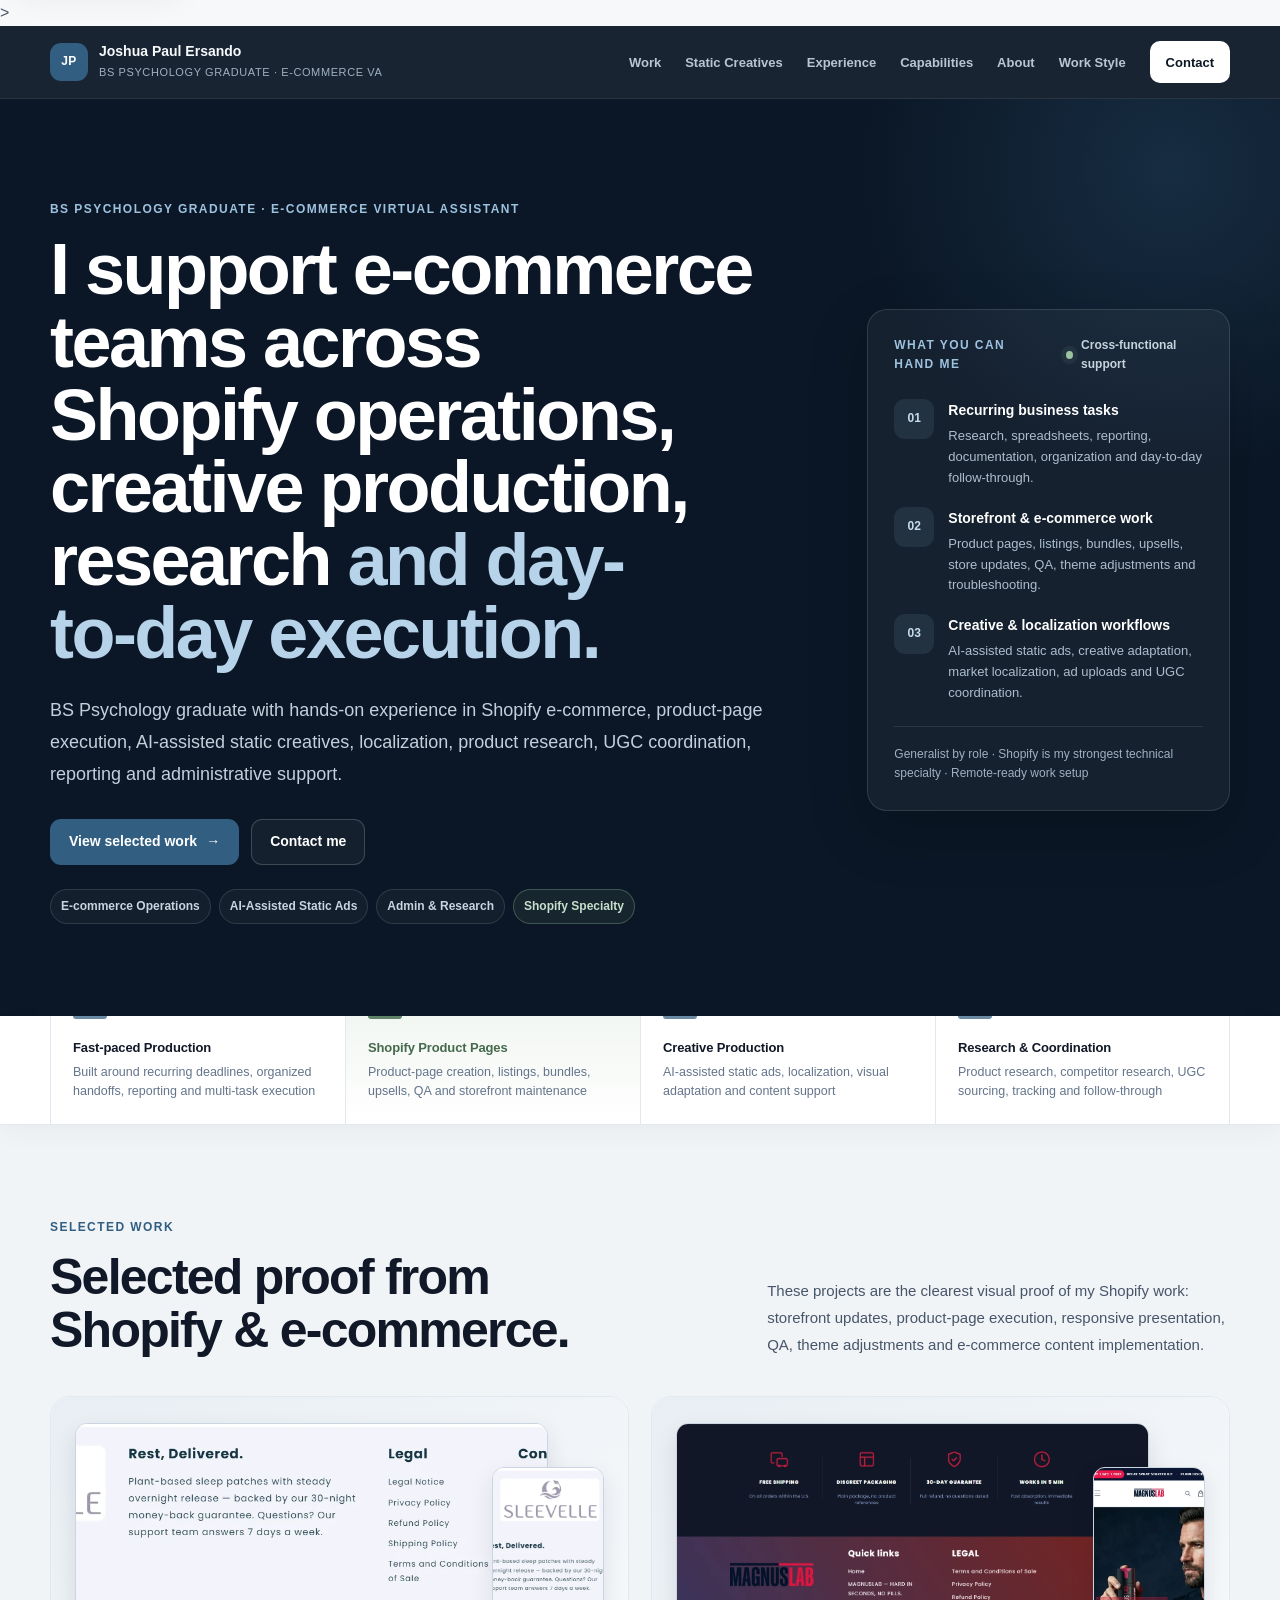
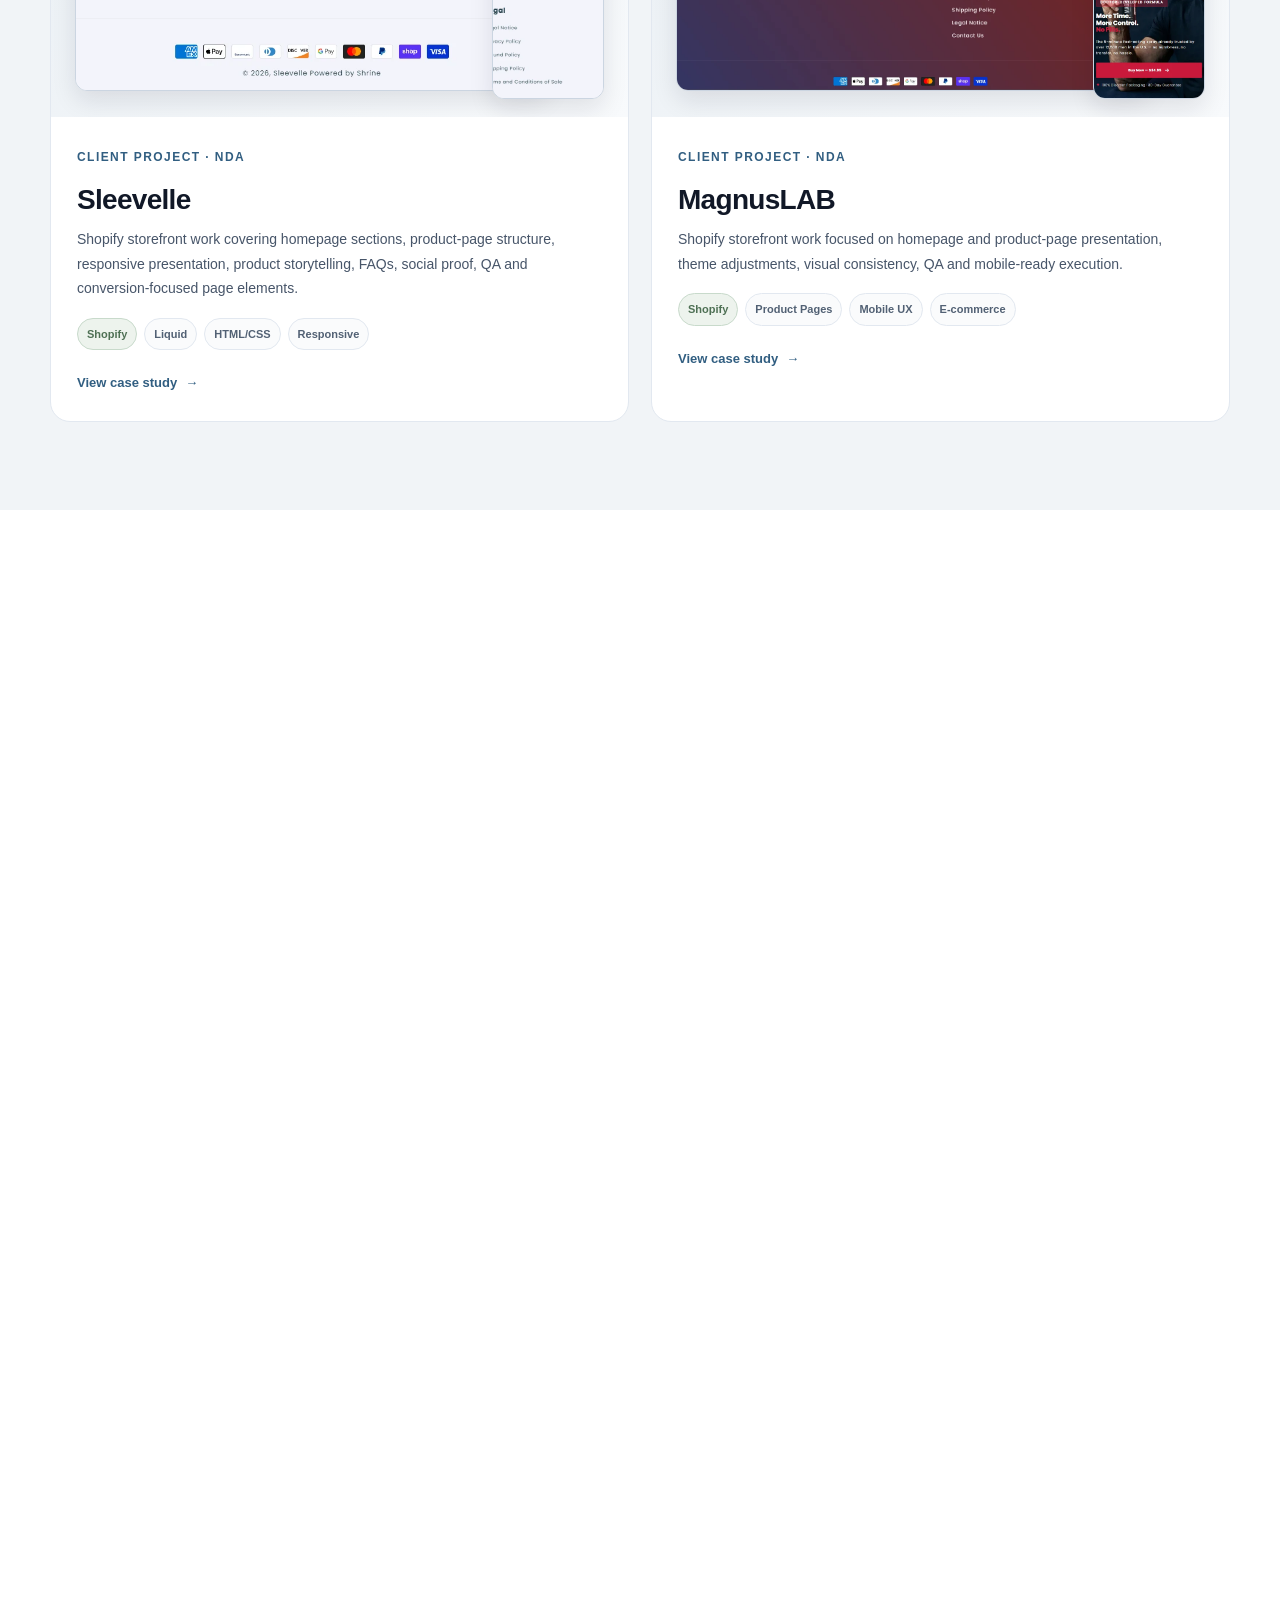
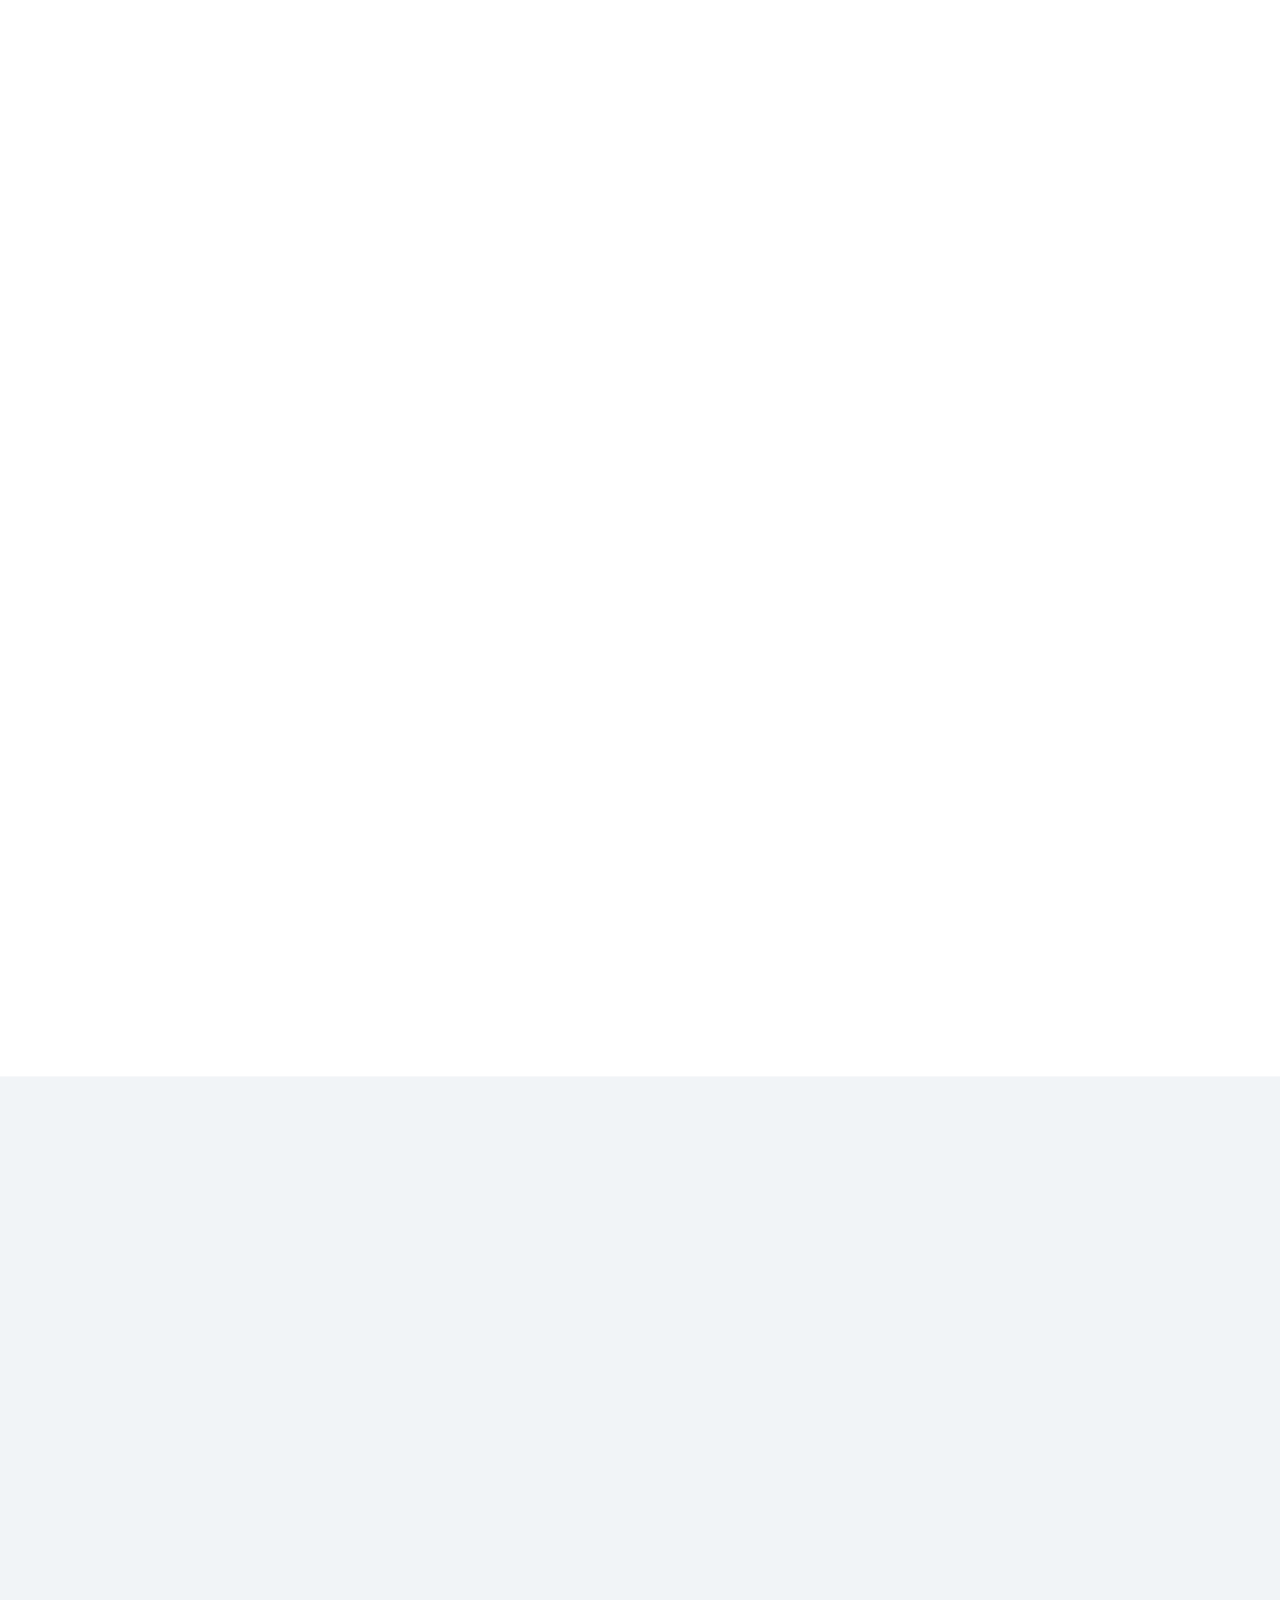
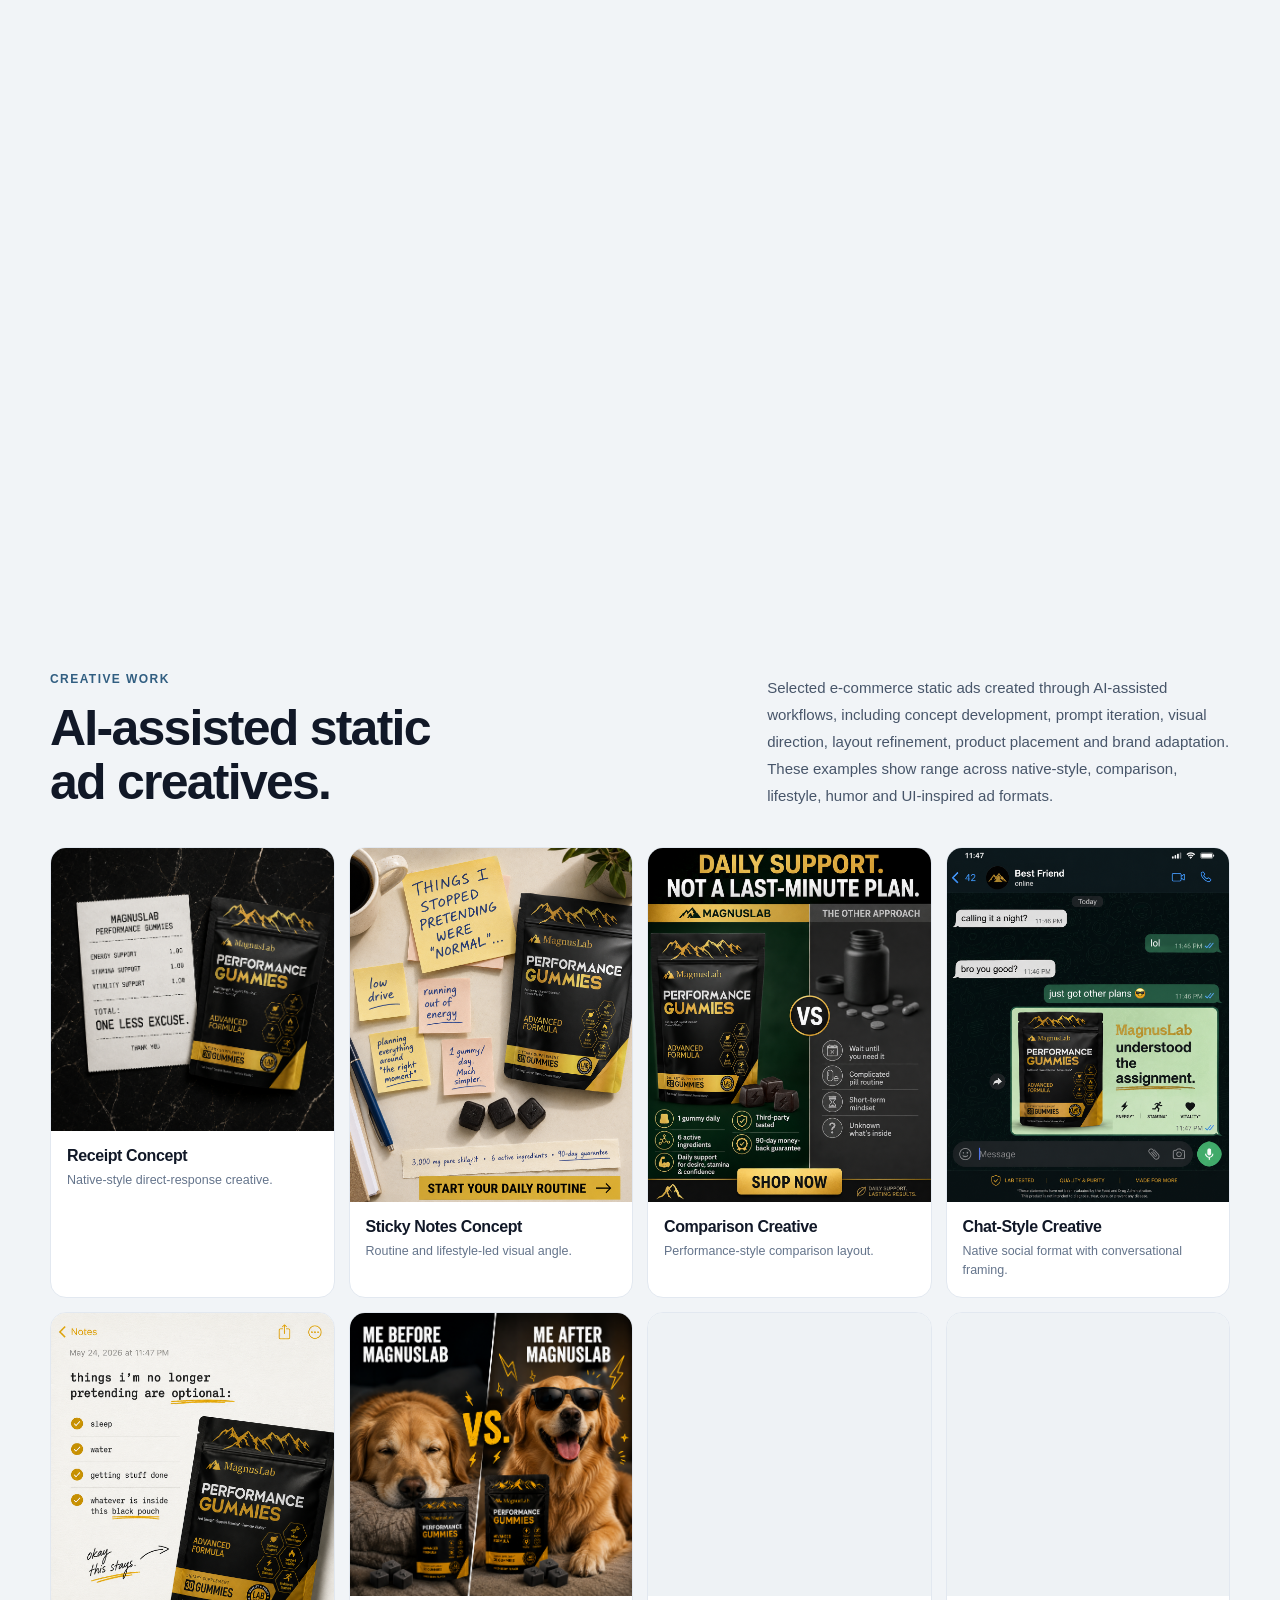
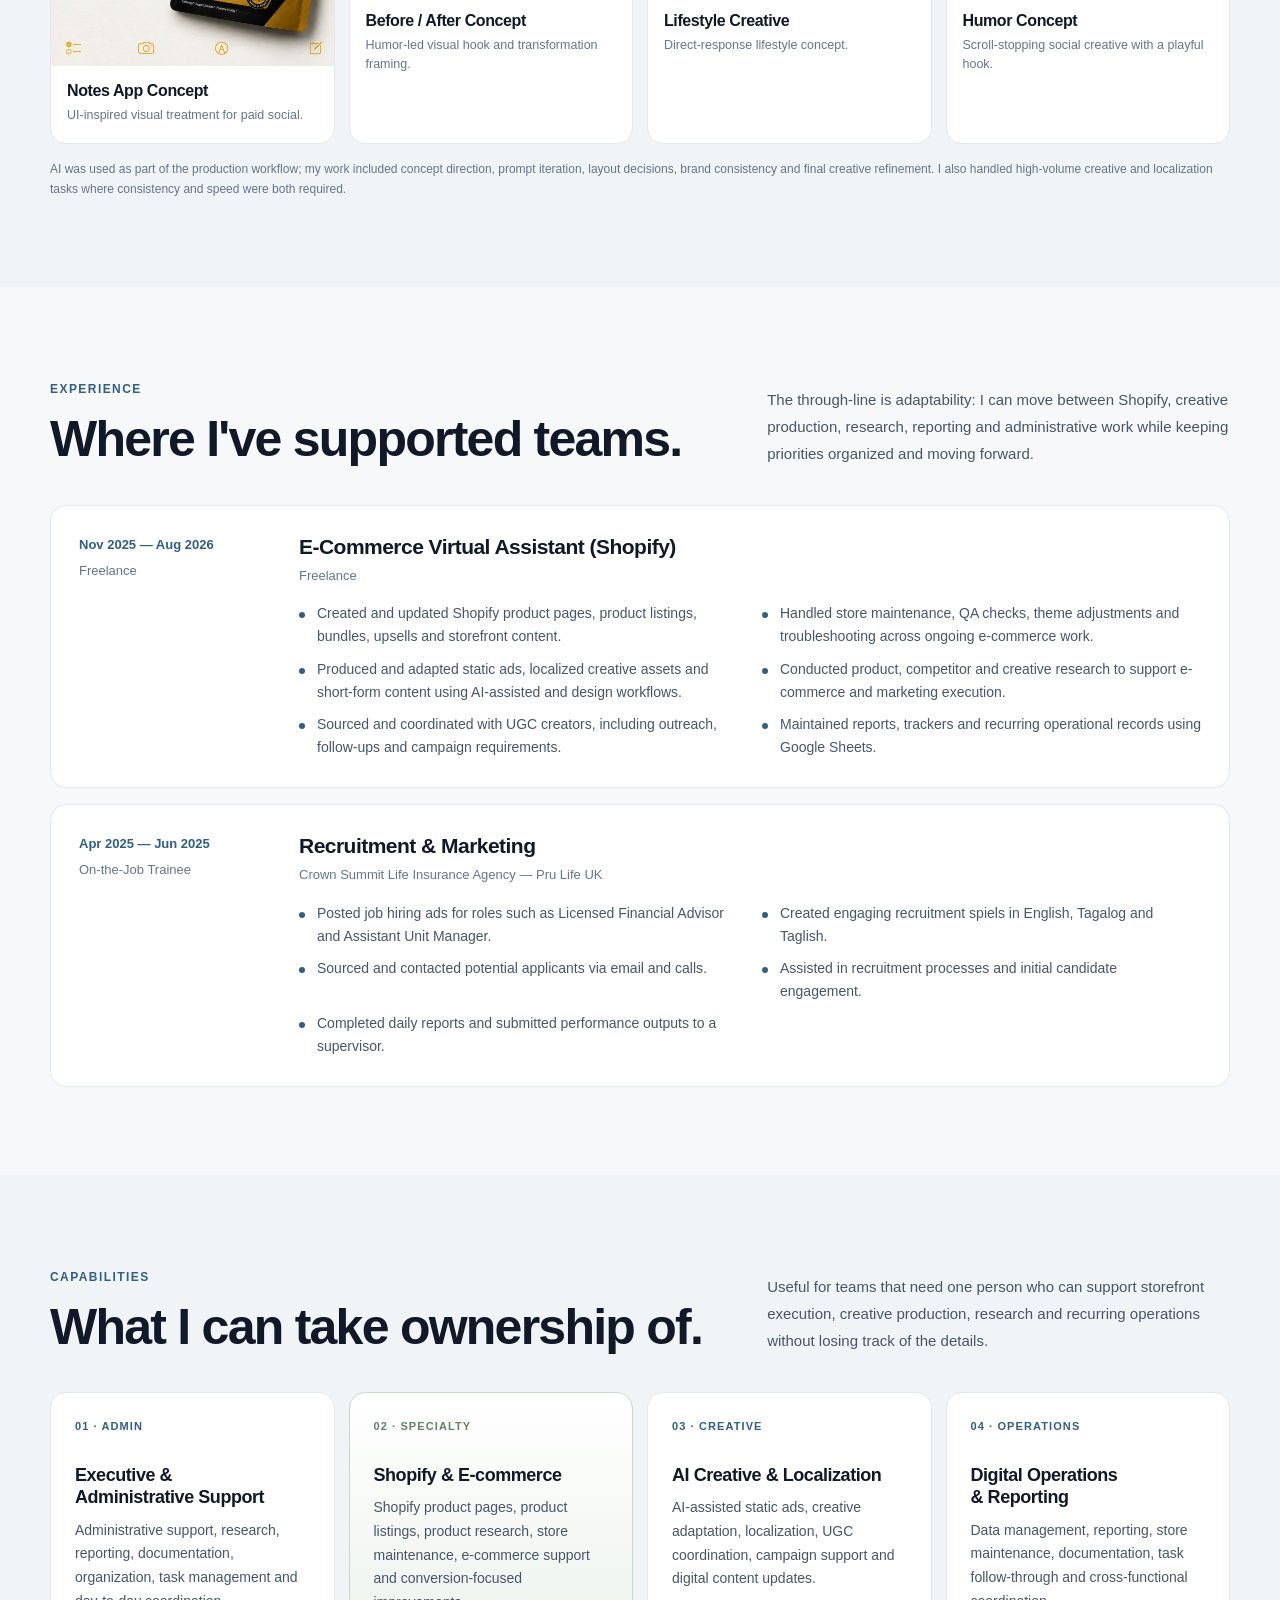
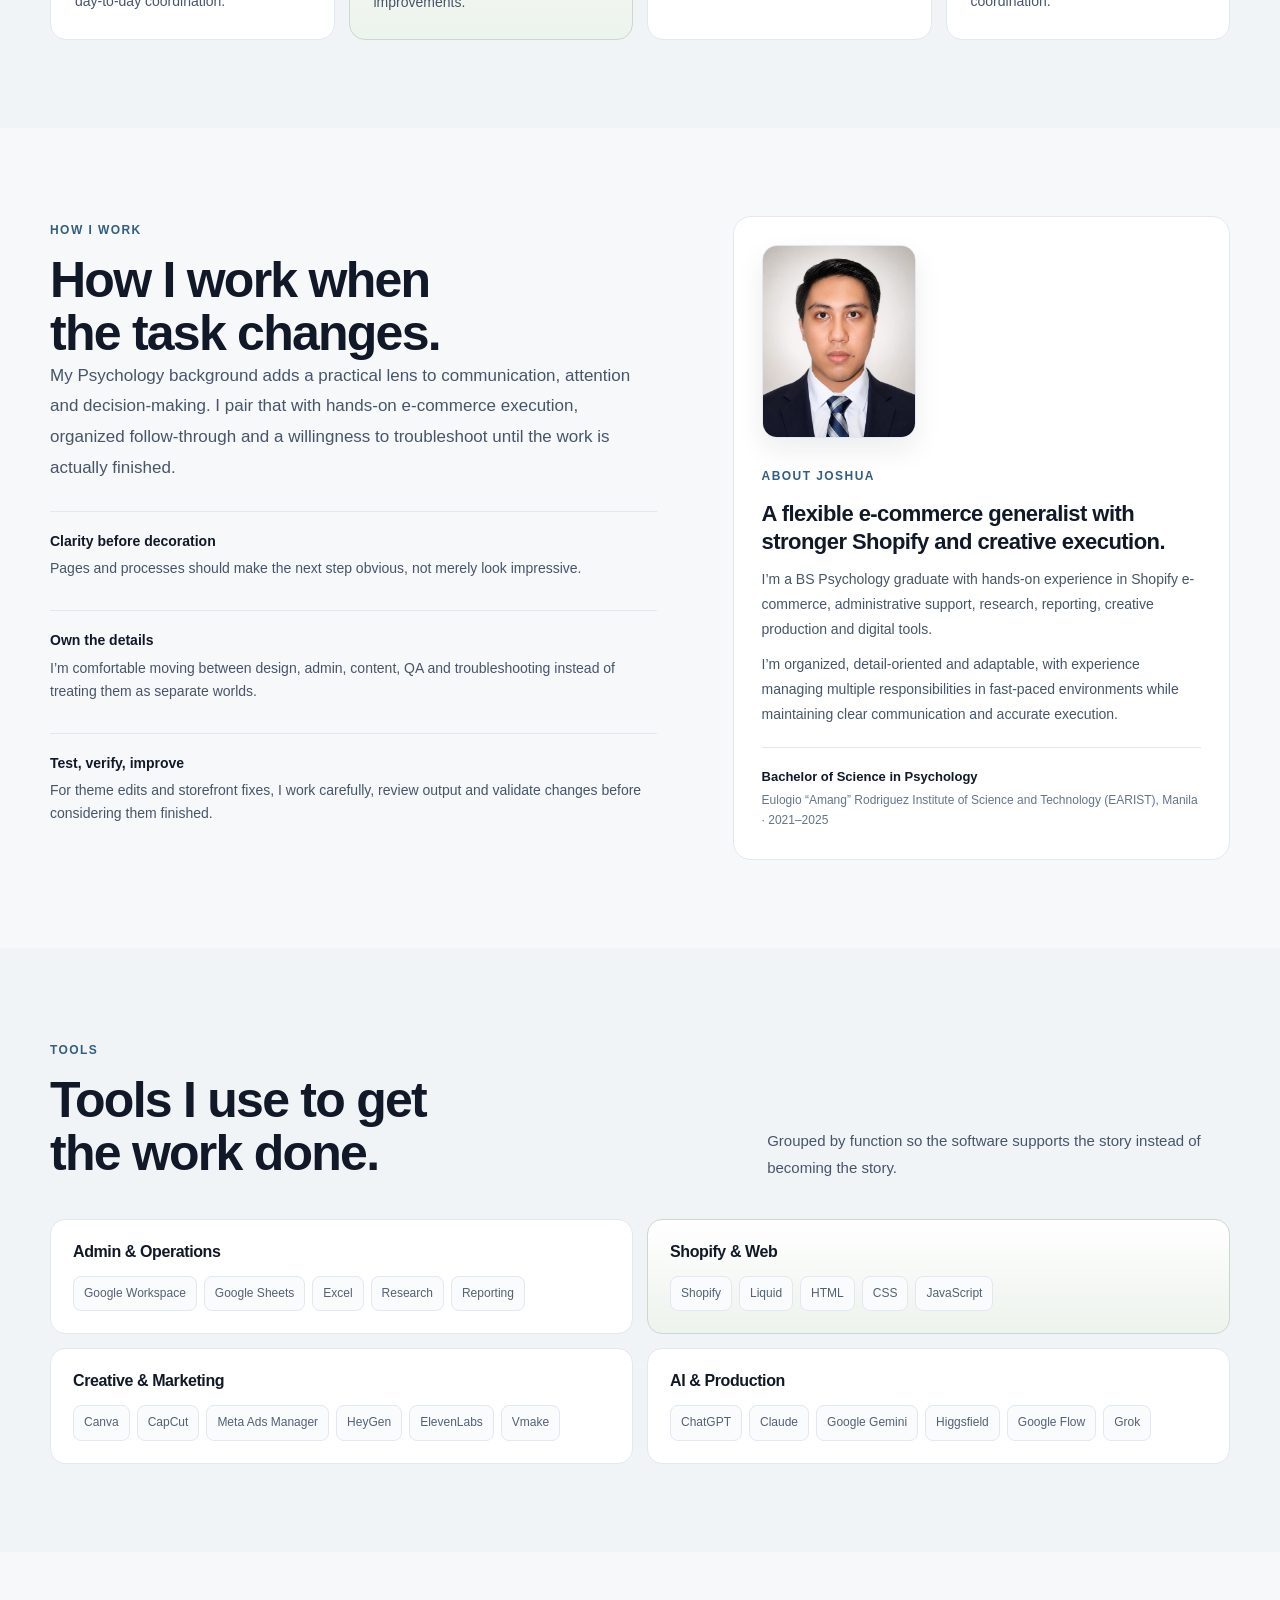
==== commit 70008e4d: "Update index.html" ====
--- a/index.html
+++ b/index.html
@@ -1,7 +1,16 @@
 <!DOCTYPE html>
 
 <html lang="en">
-<head>
+<head<meta property="og:title" content="Joshua Paul Ersando — E-Commerce & Creative Portfolio">
+<meta property="og:description" content="Shopify E-Commerce VA | AI Creative & Static Ads | Digital Operations | HR & Recruitment Support">
+<meta property="og:image" content="https://joshuaersando-byte.github.io/images/portfolio-preview.png">
+<meta property="og:url" content="https://joshuaersando-byte.github.io/">
+<meta property="og:type" content="website">
+
+<meta name="twitter:card" content="summary_large_image">
+<meta name="twitter:title" content="Joshua Paul Ersando — E-Commerce & Creative Portfolio">
+<meta name="twitter:description" content="Shopify E-Commerce VA | AI Creative & Static Ads | Digital Operations | HR & Recruitment Support">
+<meta name="twitter:image" content="https://joshuaersando-byte.github.io/images/portfolio-preview.png">>
 <meta charset="utf-8"/>
 <meta content="width=device-width, initial-scale=1" name="viewport"/>
 <title>Joshua Paul Ersando | E-Commerce Virtual Assistant &amp; BS Psychology Graduate</title>
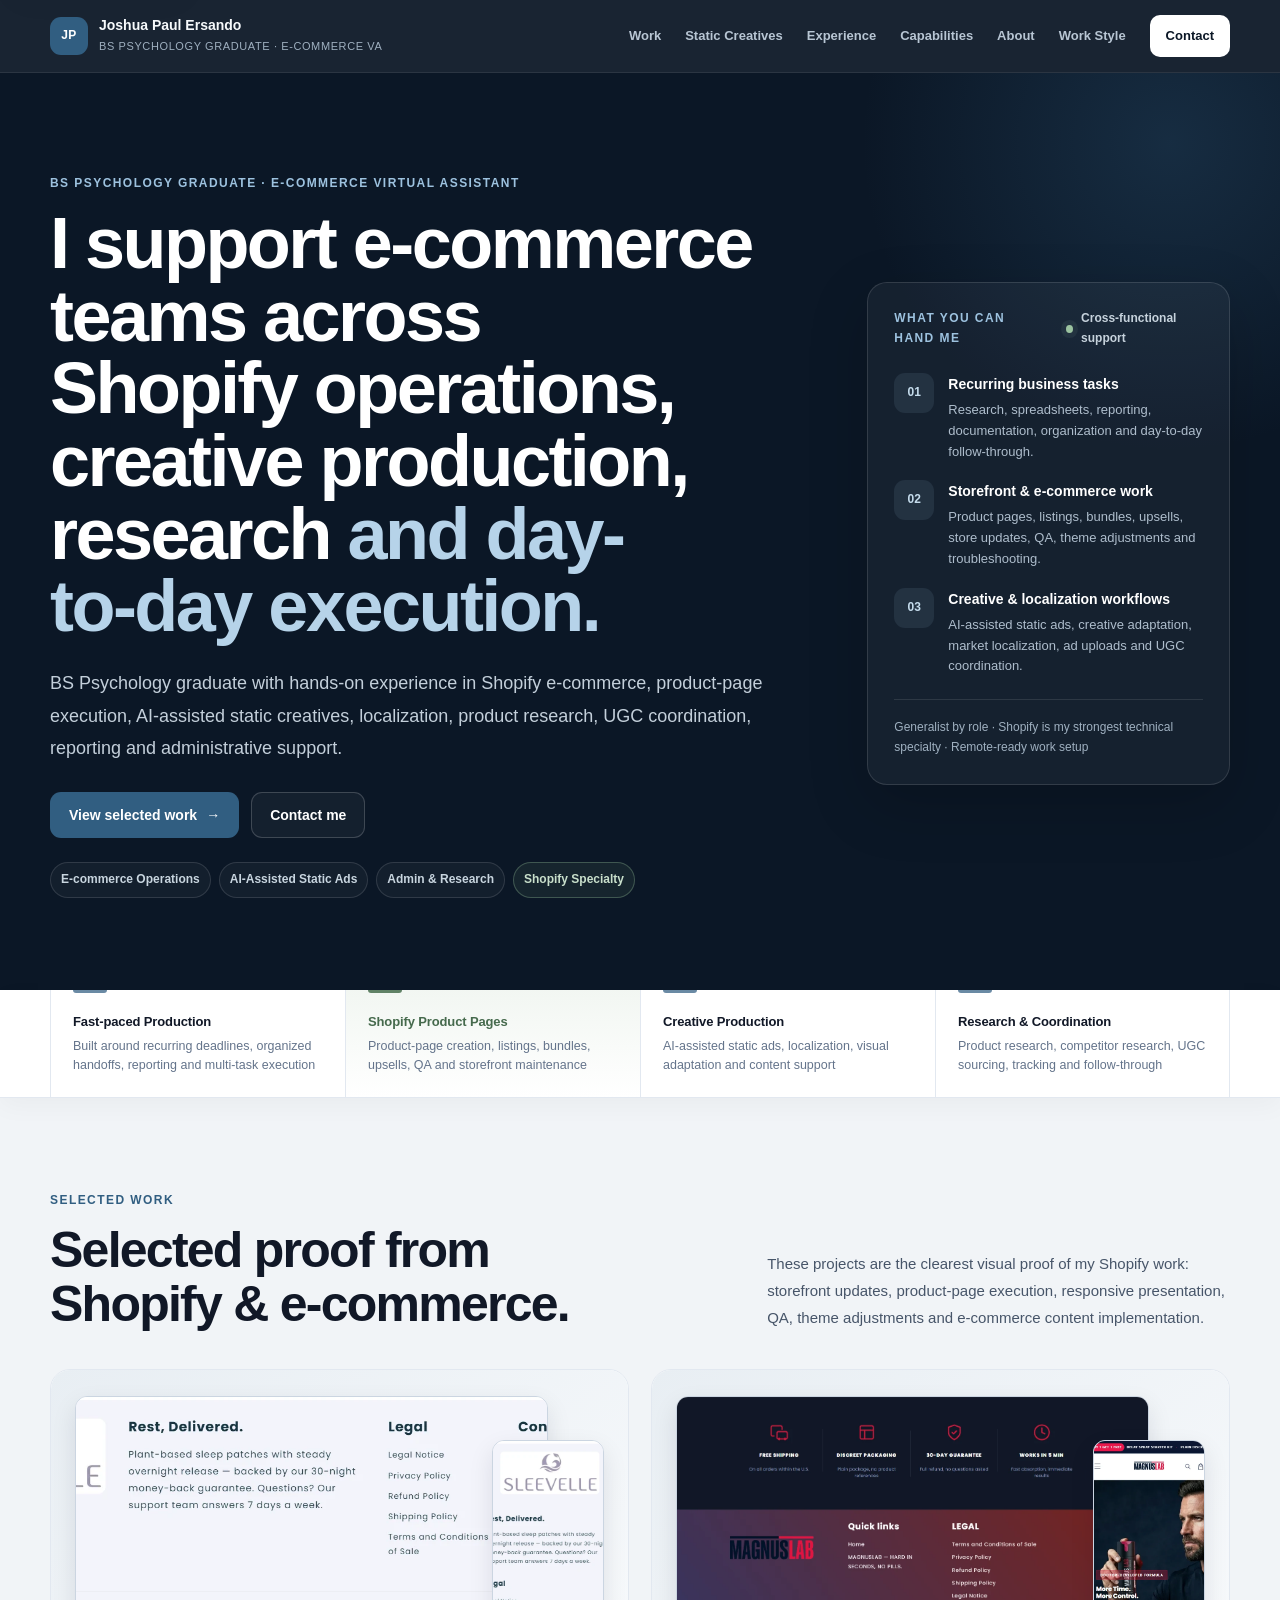
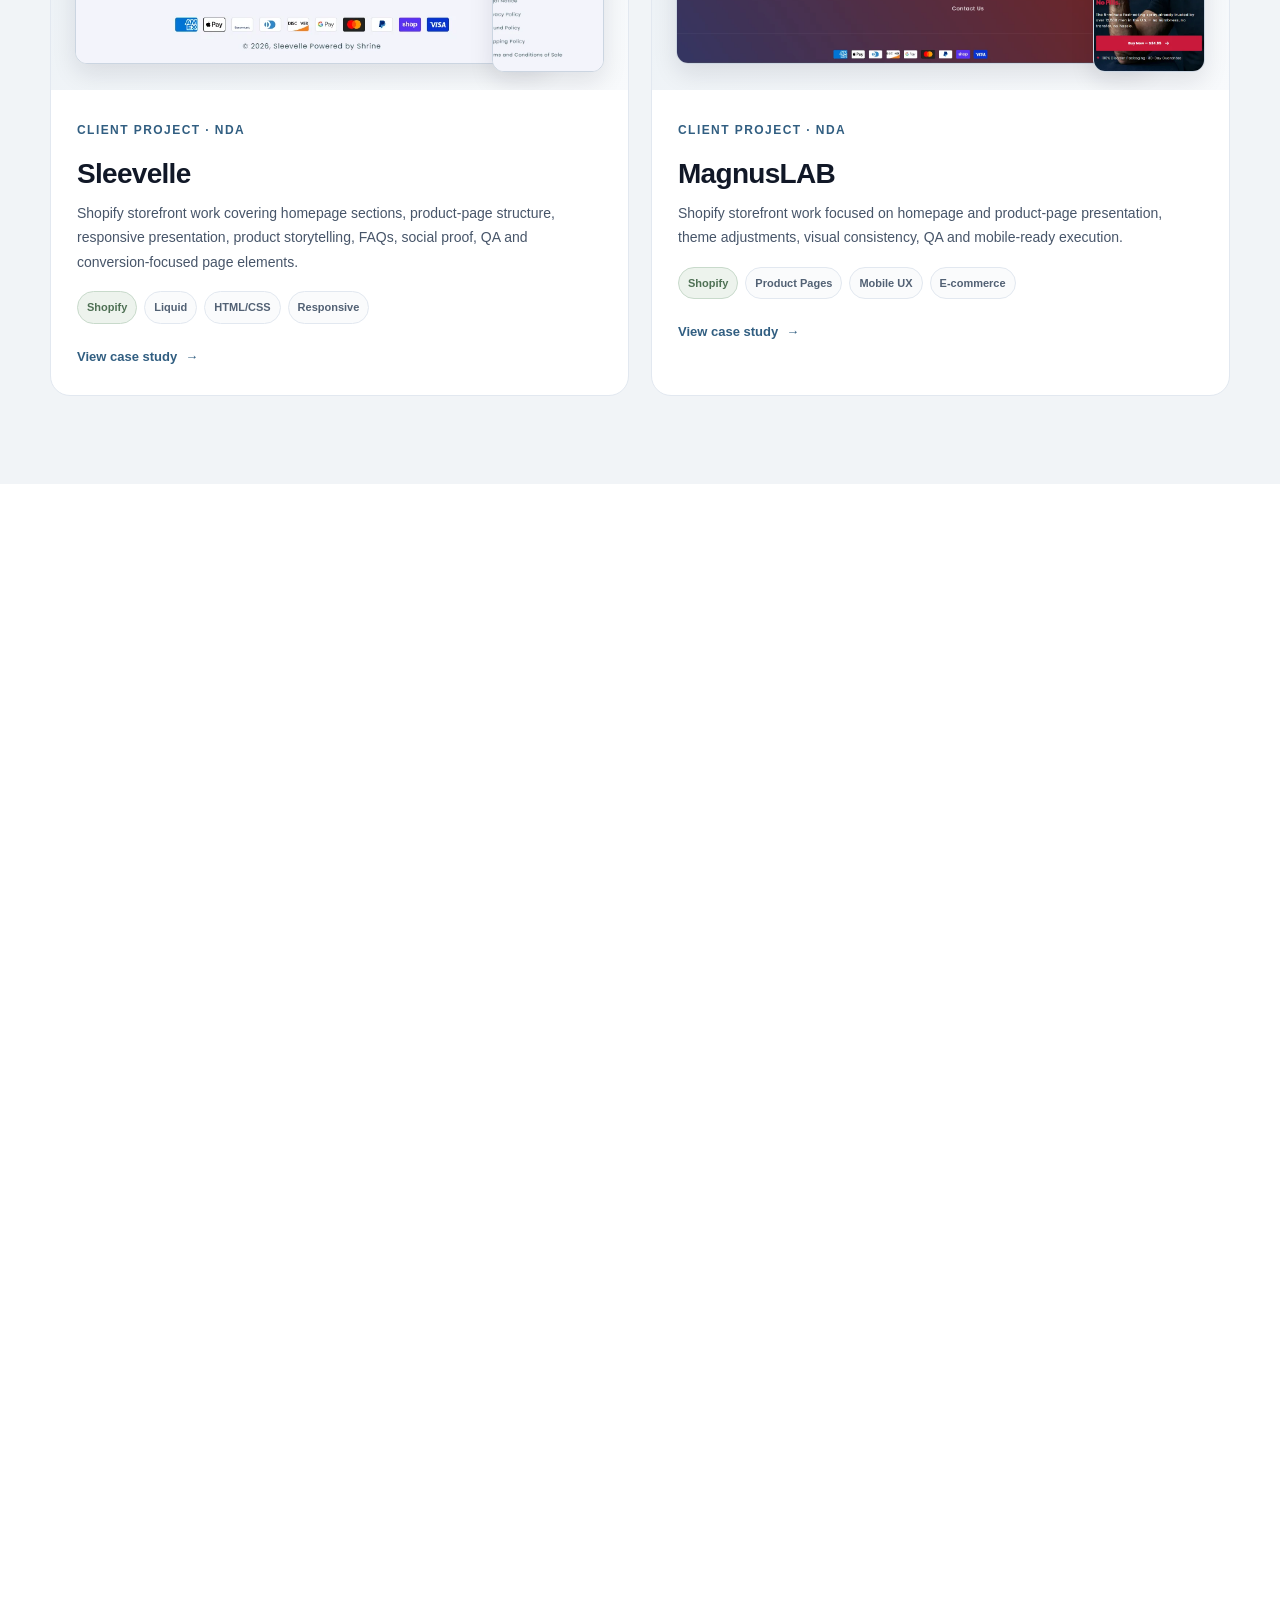
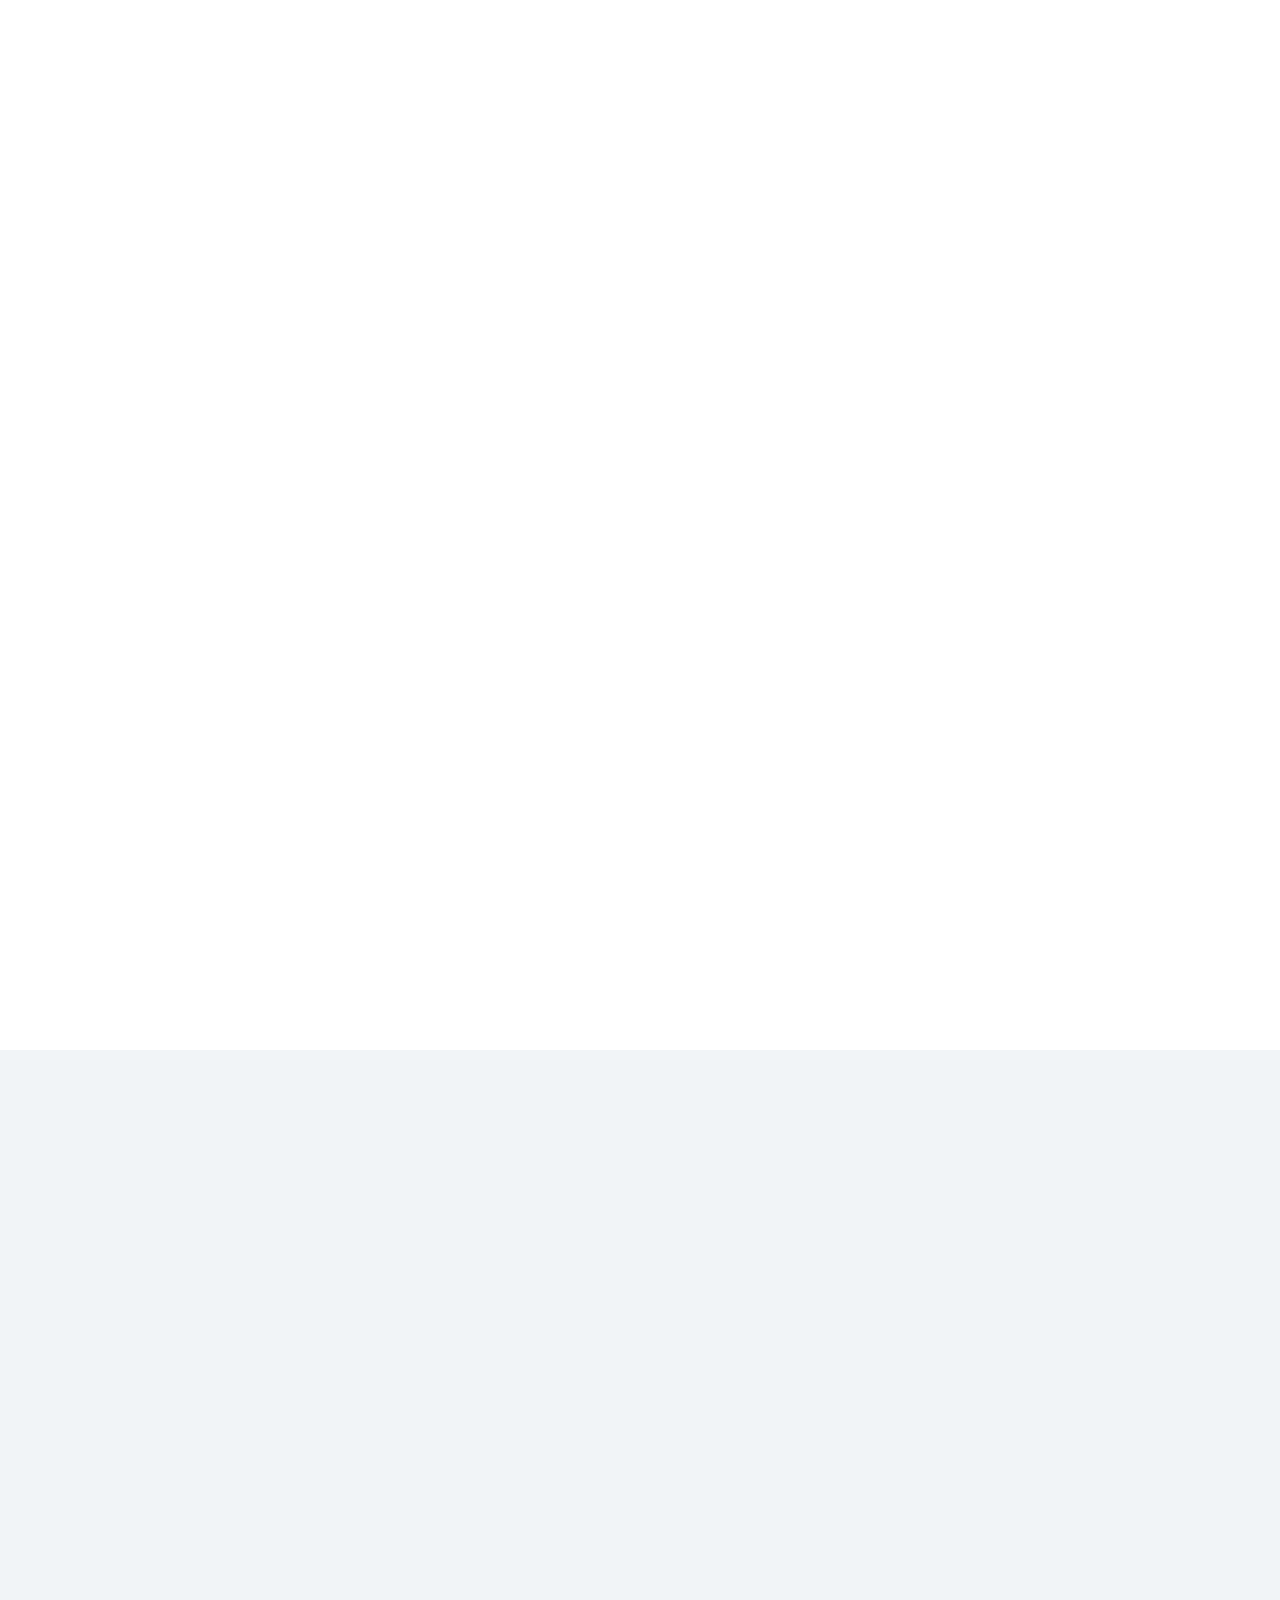
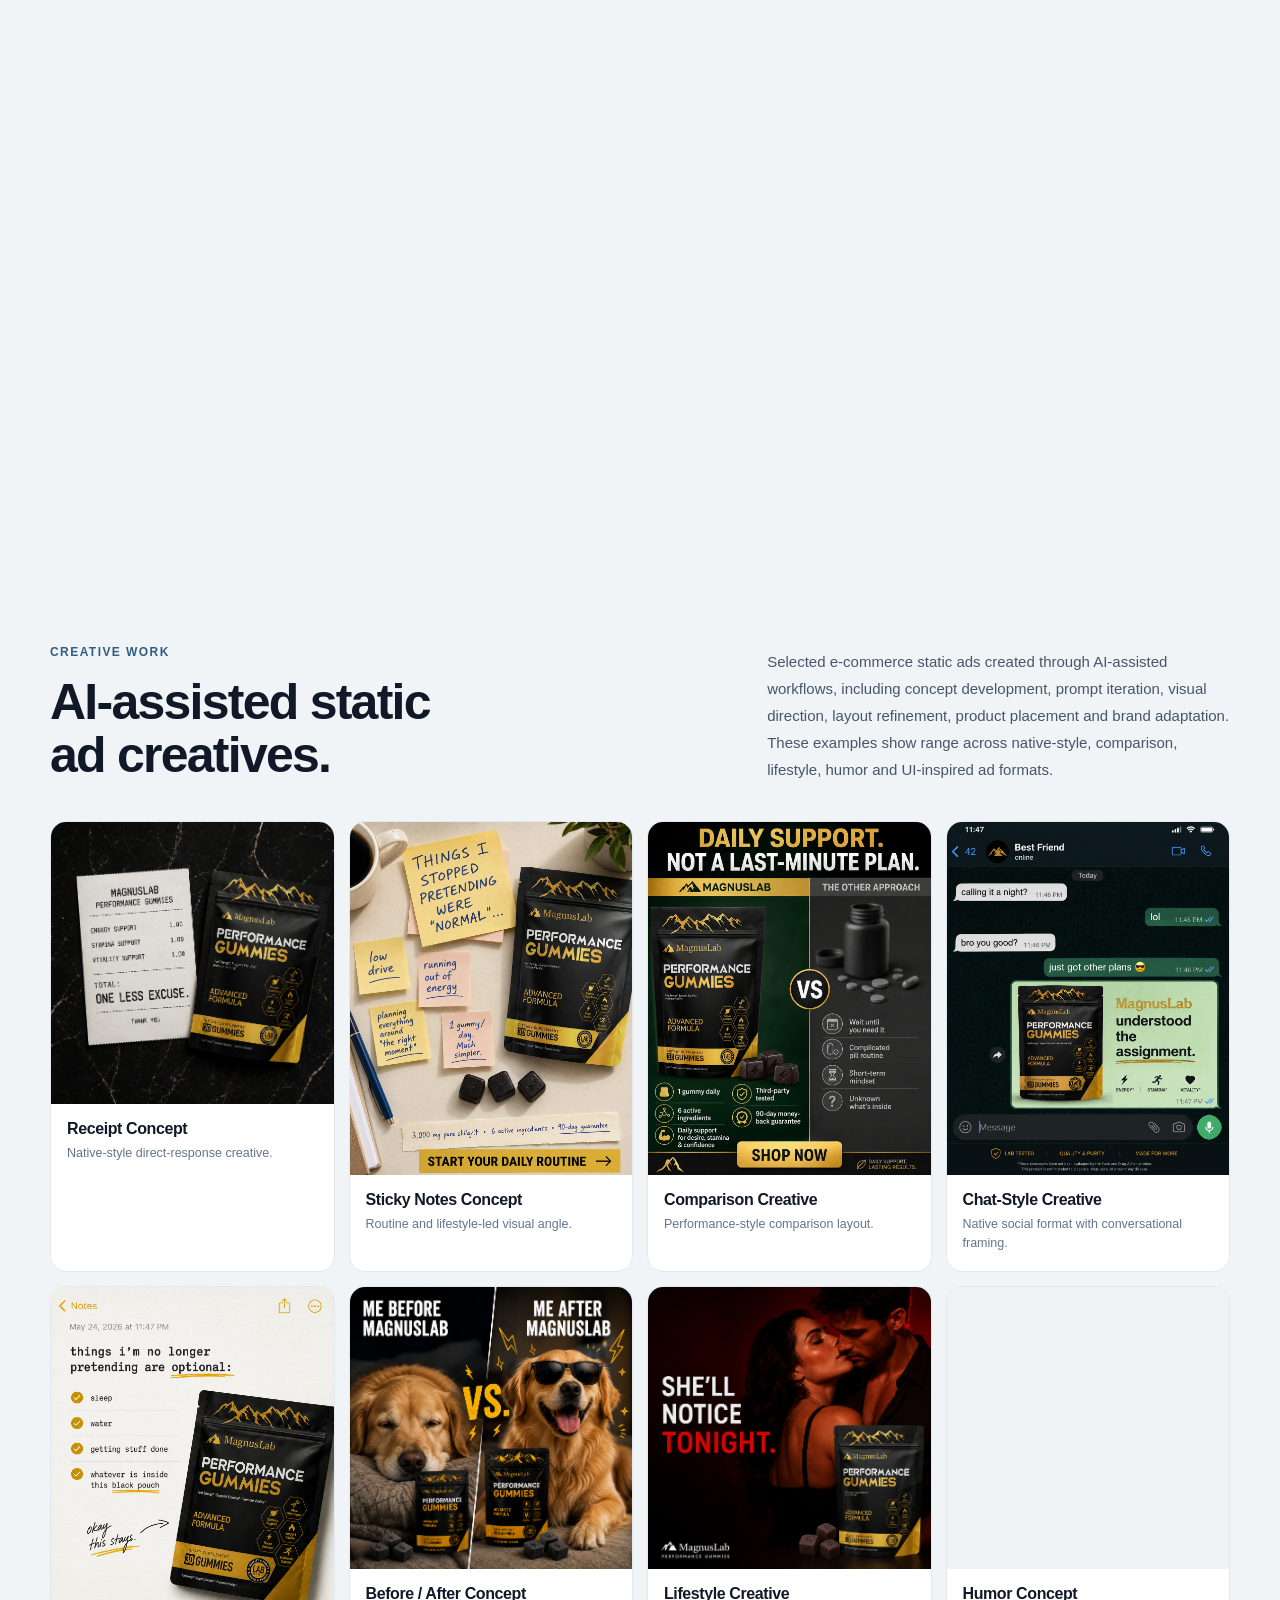
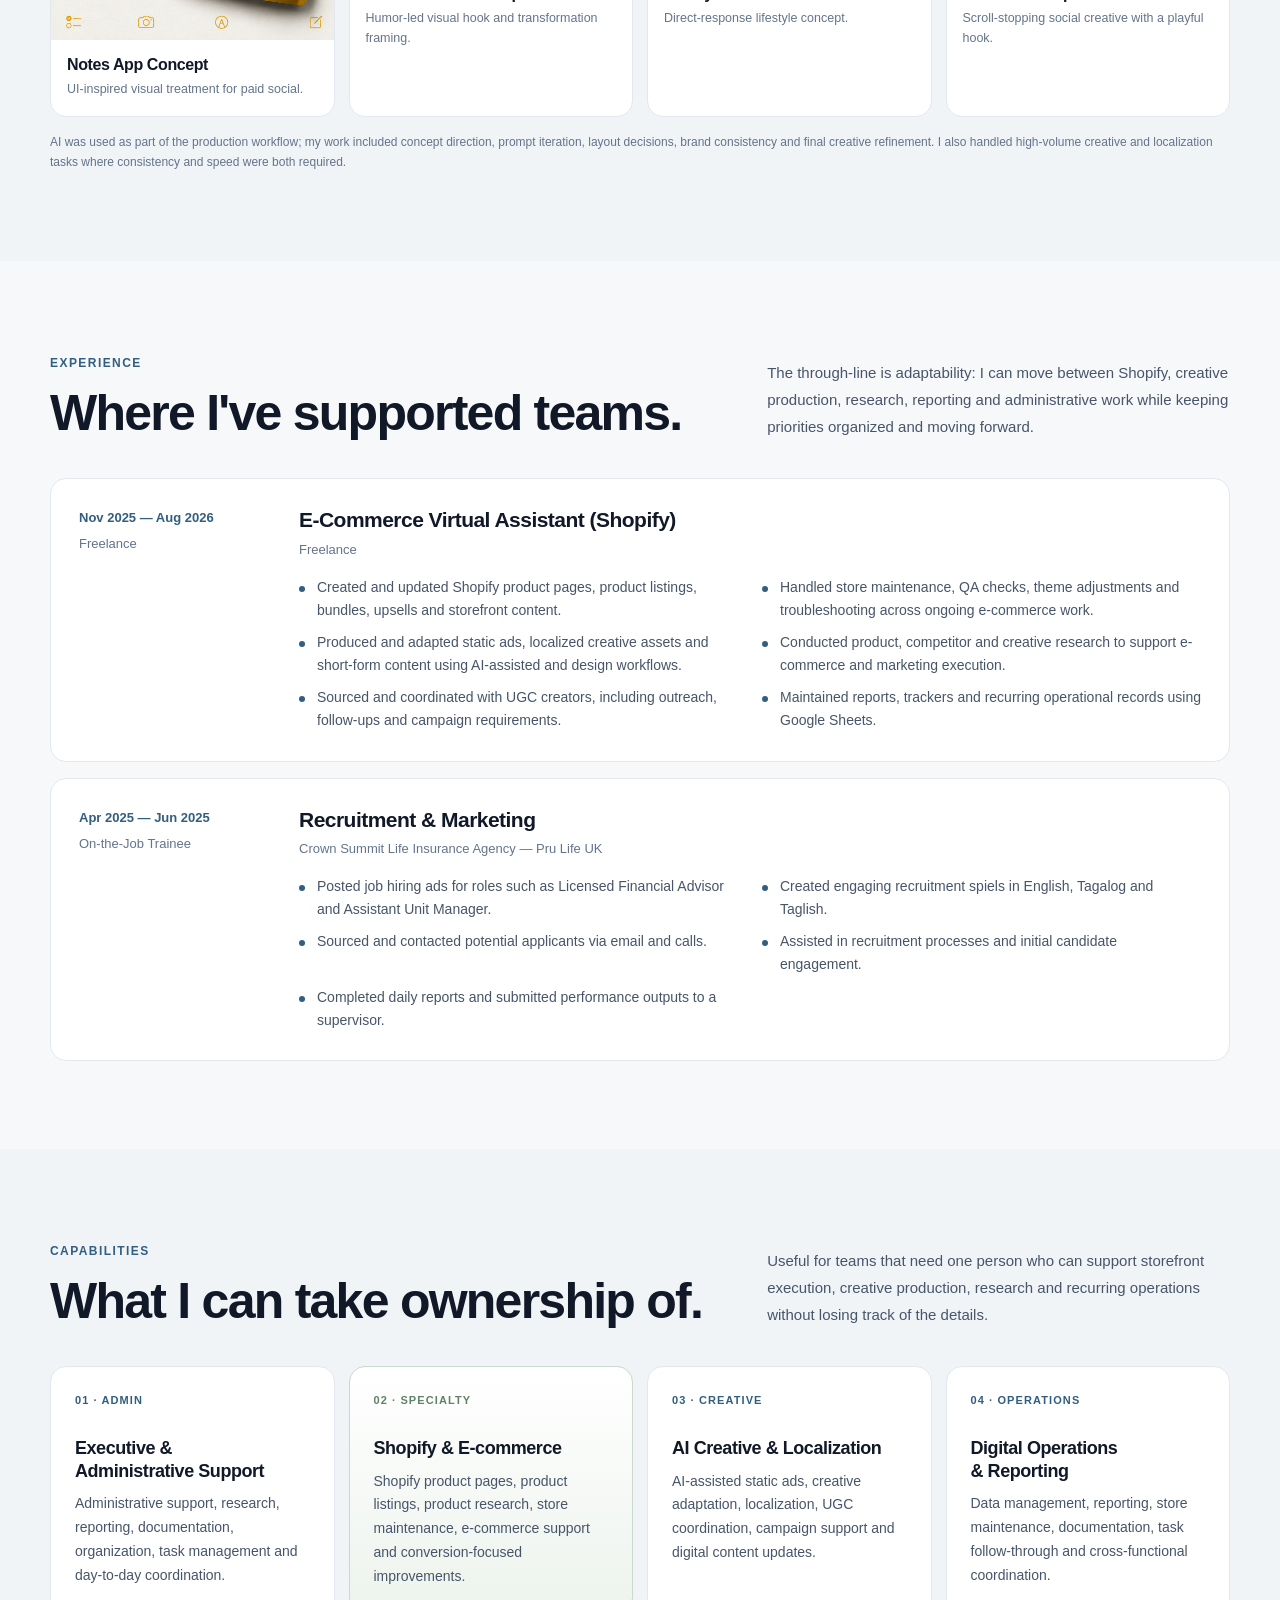
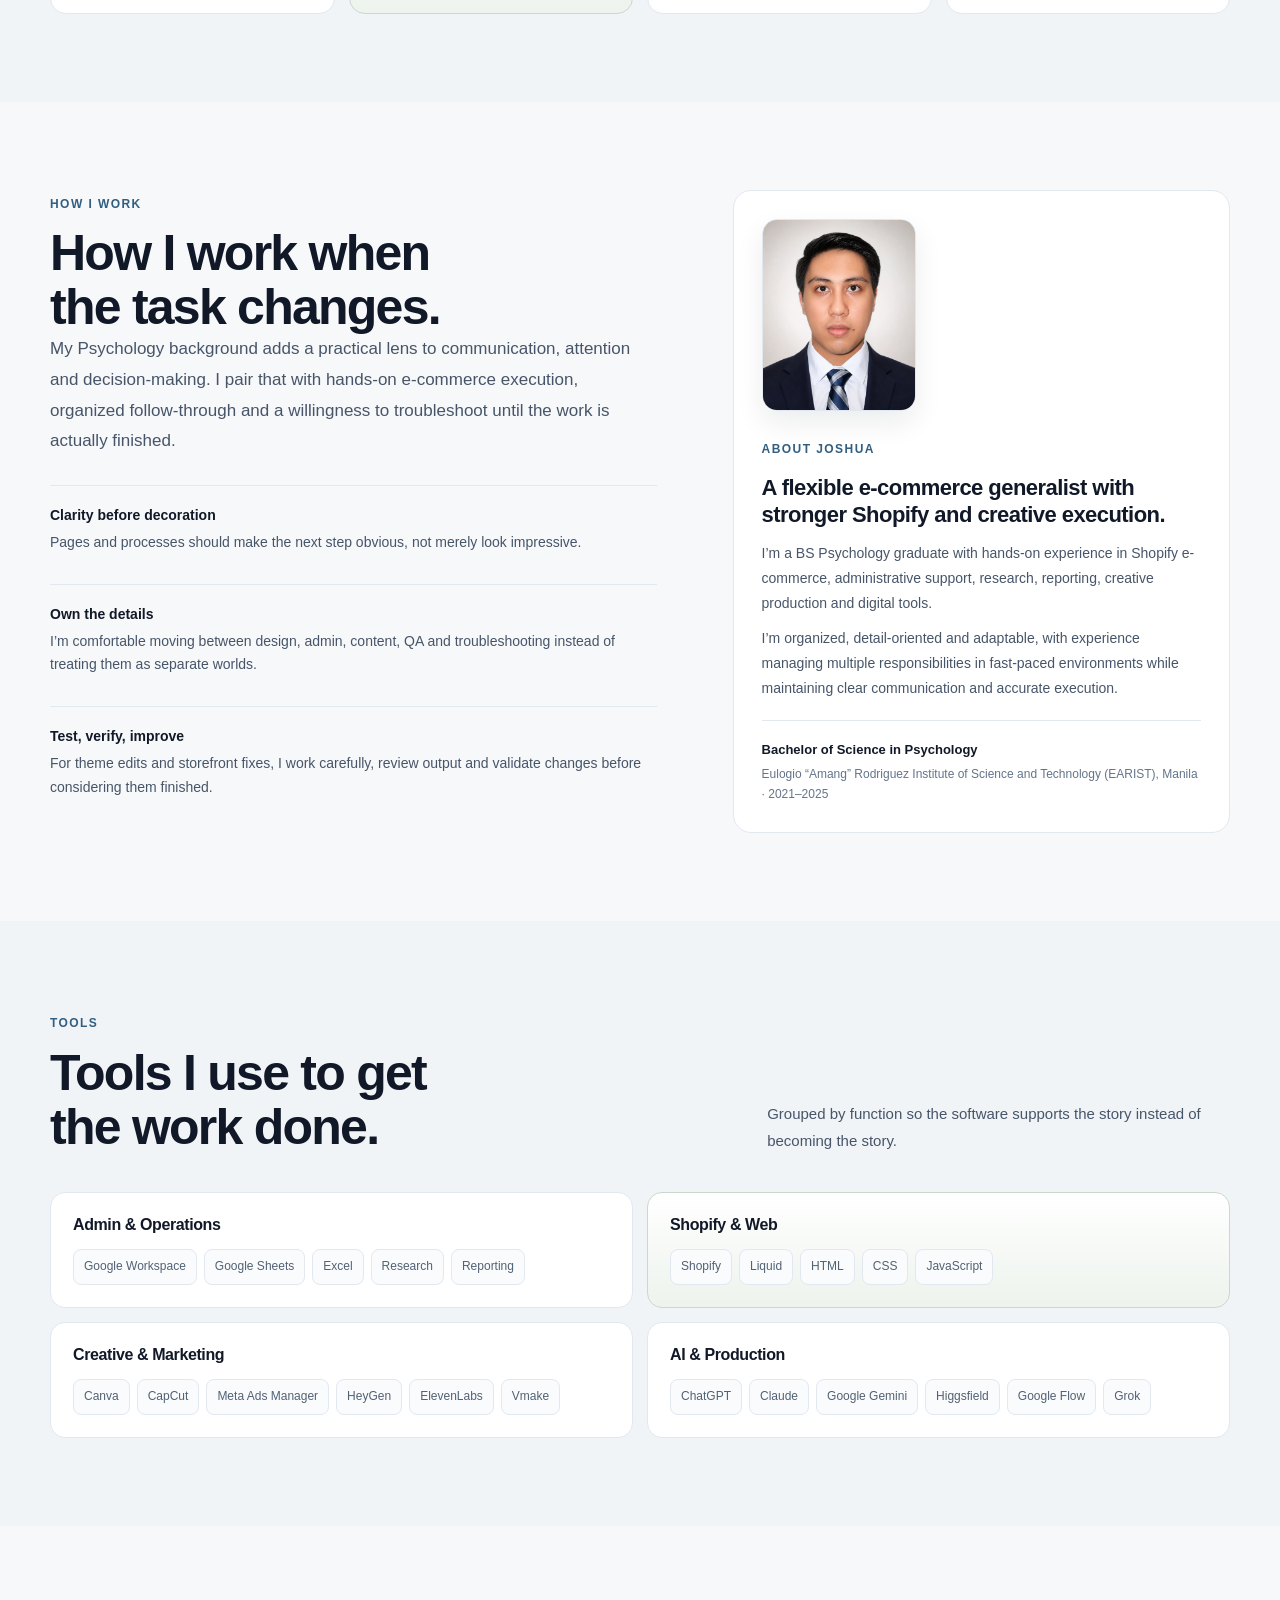
==== commit fa50be13: "Update index.html" ====
--- a/index.html
+++ b/index.html
@@ -1,21 +1,32 @@
 <!DOCTYPE html>
 
 <html lang="en">
-<head<meta property="og:title" content="Joshua Paul Ersando — E-Commerce & Creative Portfolio">
-<meta property="og:description" content="Shopify E-Commerce VA | AI Creative & Static Ads | Digital Operations | HR & Recruitment Support">
-<meta property="og:image" content="https://joshuaersando-byte.github.io/images/portfolio-preview.png">
-<meta property="og:url" content="https://joshuaersando-byte.github.io/">
-<meta property="og:type" content="website">
-
-<meta name="twitter:card" content="summary_large_image">
-<meta name="twitter:title" content="Joshua Paul Ersando — E-Commerce & Creative Portfolio">
-<meta name="twitter:description" content="Shopify E-Commerce VA | AI Creative & Static Ads | Digital Operations | HR & Recruitment Support">
-<meta name="twitter:image" content="https://joshuaersando-byte.github.io/images/portfolio-preview.png">>
+<head>
 <meta charset="utf-8"/>
-<meta content="width=device-width, initial-scale=1" name="viewport"/>
-<title>Joshua Paul Ersando | E-Commerce Virtual Assistant &amp; BS Psychology Graduate</title>
-<meta content="Joshua Paul Ersando — BS Psychology graduate with hands-on experience in business operations, administrative support, research, customer service, digital tools, and Shopify e-commerce support." name="description"/>
-<meta content="#0B1726" name="theme-color"/>
+<meta name="viewport" content="width=device-width, initial-scale=1"/>
+<title>Joshua Paul Ersando | Shopify E-Commerce VA, AI Creative & Digital Operations</title>
+<meta name="description" content="Portfolio of Joshua Paul Ersando — Shopify E-Commerce VA with experience in AI-assisted static ads, digital operations, HR and recruitment support, research, admin support, and e-commerce execution."/>
+<meta name="theme-color" content="#0B1726"/>
+<link rel="canonical" href="https://joshuaersando-byte.github.io/"/>
+
+<!-- Social sharing / LinkedIn preview -->
+<meta property="og:title" content="Joshua Paul Ersando — E-Commerce & Creative Portfolio"/>
+<meta property="og:description" content="Shopify E-Commerce VA | AI Creative & Static Ads | Digital Operations | HR & Recruitment Support"/>
+<meta property="og:image" content="https://joshuaersando-byte.github.io/images/portfolio-preview.png"/>
+<meta property="og:image:secure_url" content="https://joshuaersando-byte.github.io/images/portfolio-preview.png"/>
+<meta property="og:image:type" content="image/png"/>
+<meta property="og:image:width" content="1200"/>
+<meta property="og:image:height" content="630"/>
+<meta property="og:image:alt" content="Joshua Paul Ersando portfolio preview"/>
+<meta property="og:url" content="https://joshuaersando-byte.github.io/"/>
+<meta property="og:type" content="website"/>
+<meta property="og:site_name" content="Joshua Paul Ersando Portfolio"/>
+
+<meta name="twitter:card" content="summary_large_image"/>
+<meta name="twitter:title" content="Joshua Paul Ersando — E-Commerce & Creative Portfolio"/>
+<meta name="twitter:description" content="Shopify E-Commerce VA | AI Creative & Static Ads | Digital Operations | HR & Recruitment Support"/>
+<meta name="twitter:image" content="https://joshuaersando-byte.github.io/images/portfolio-preview.png"/>
+
 <script>document.documentElement.classList.add('js')</script>
 <style>
 :root{
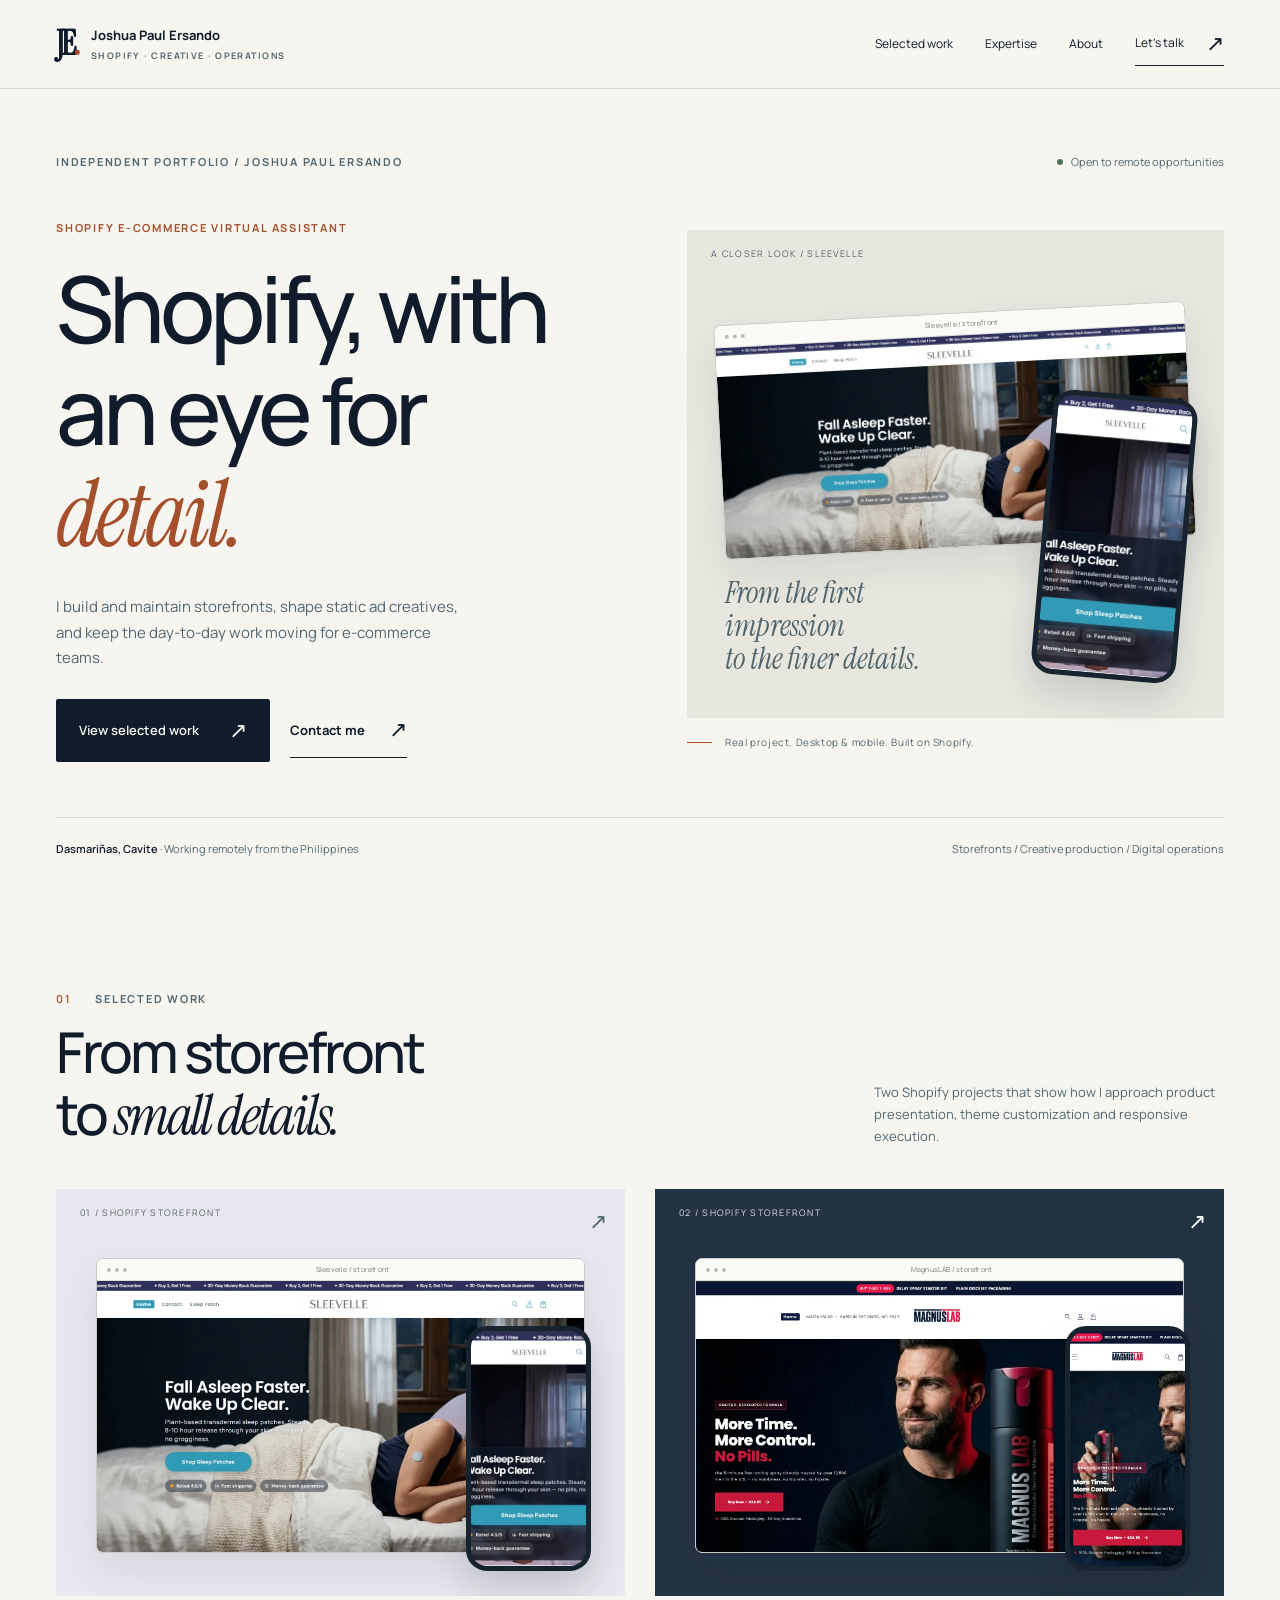
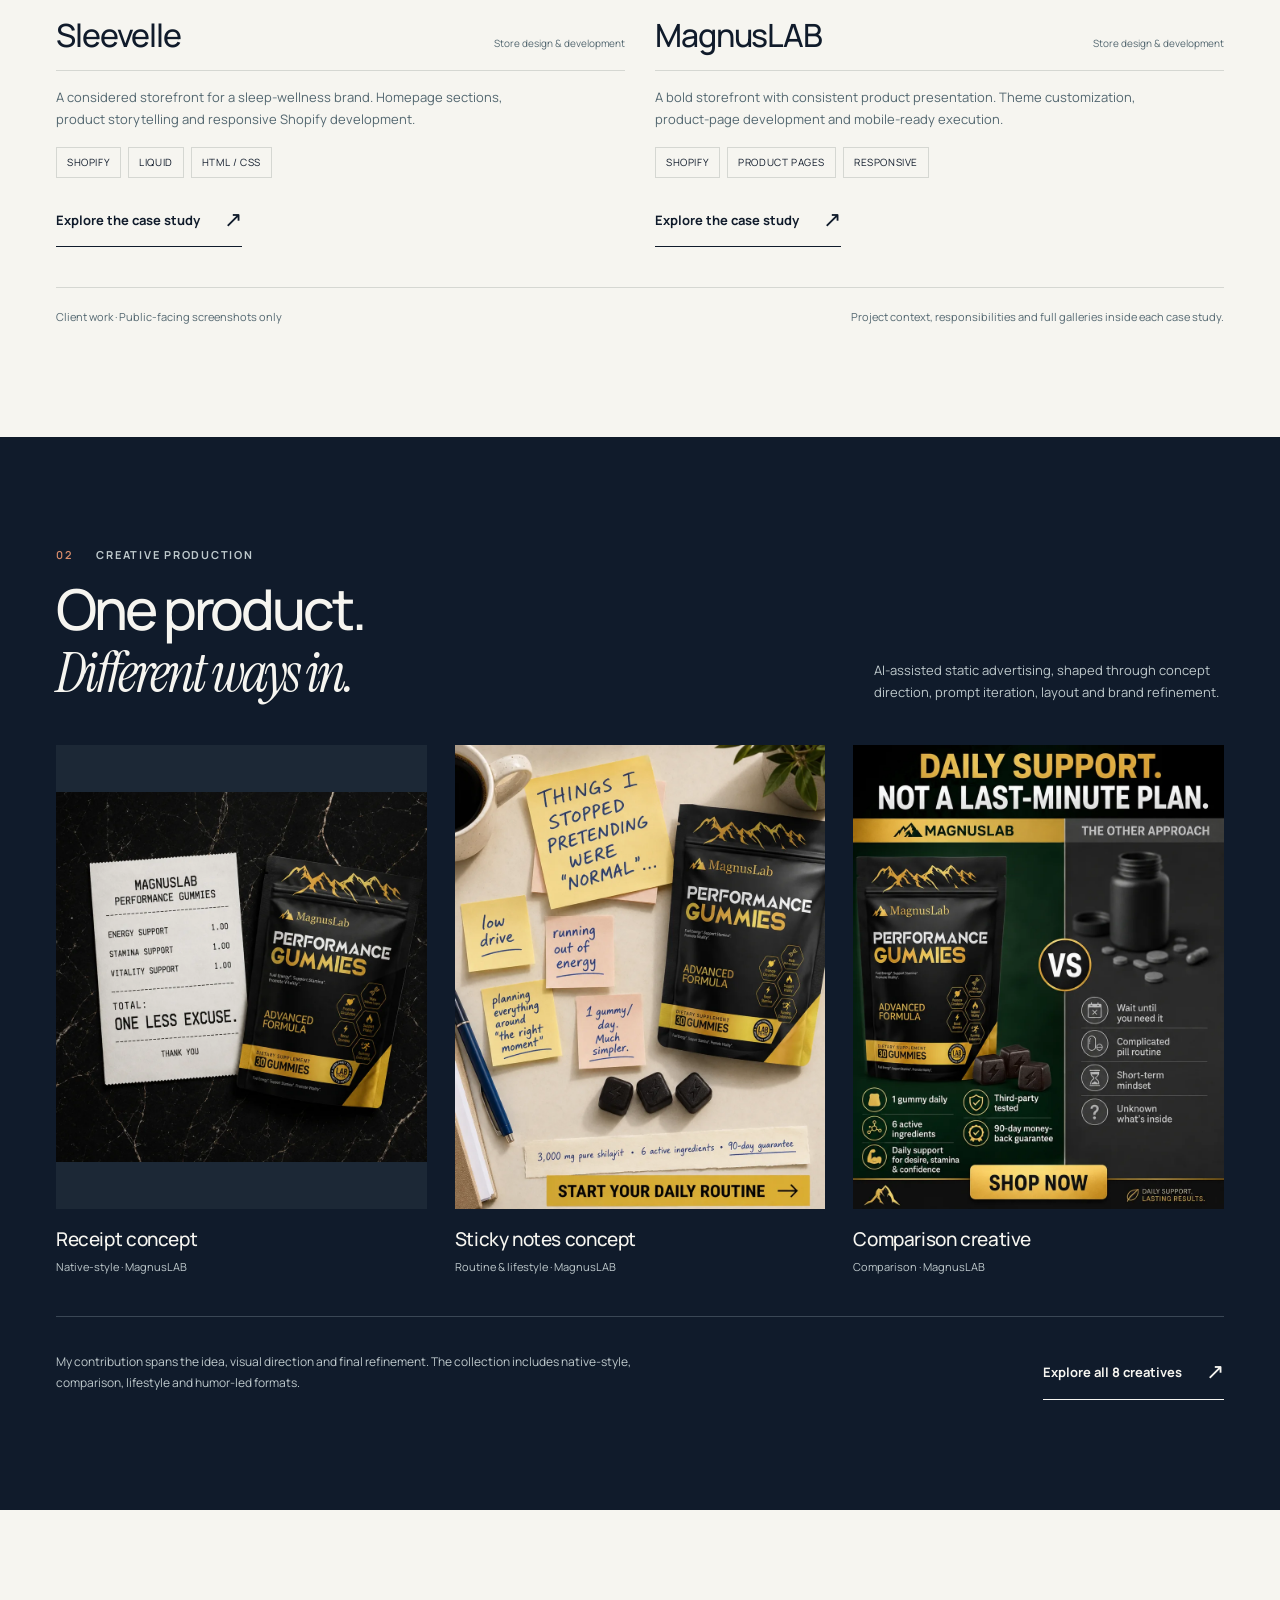
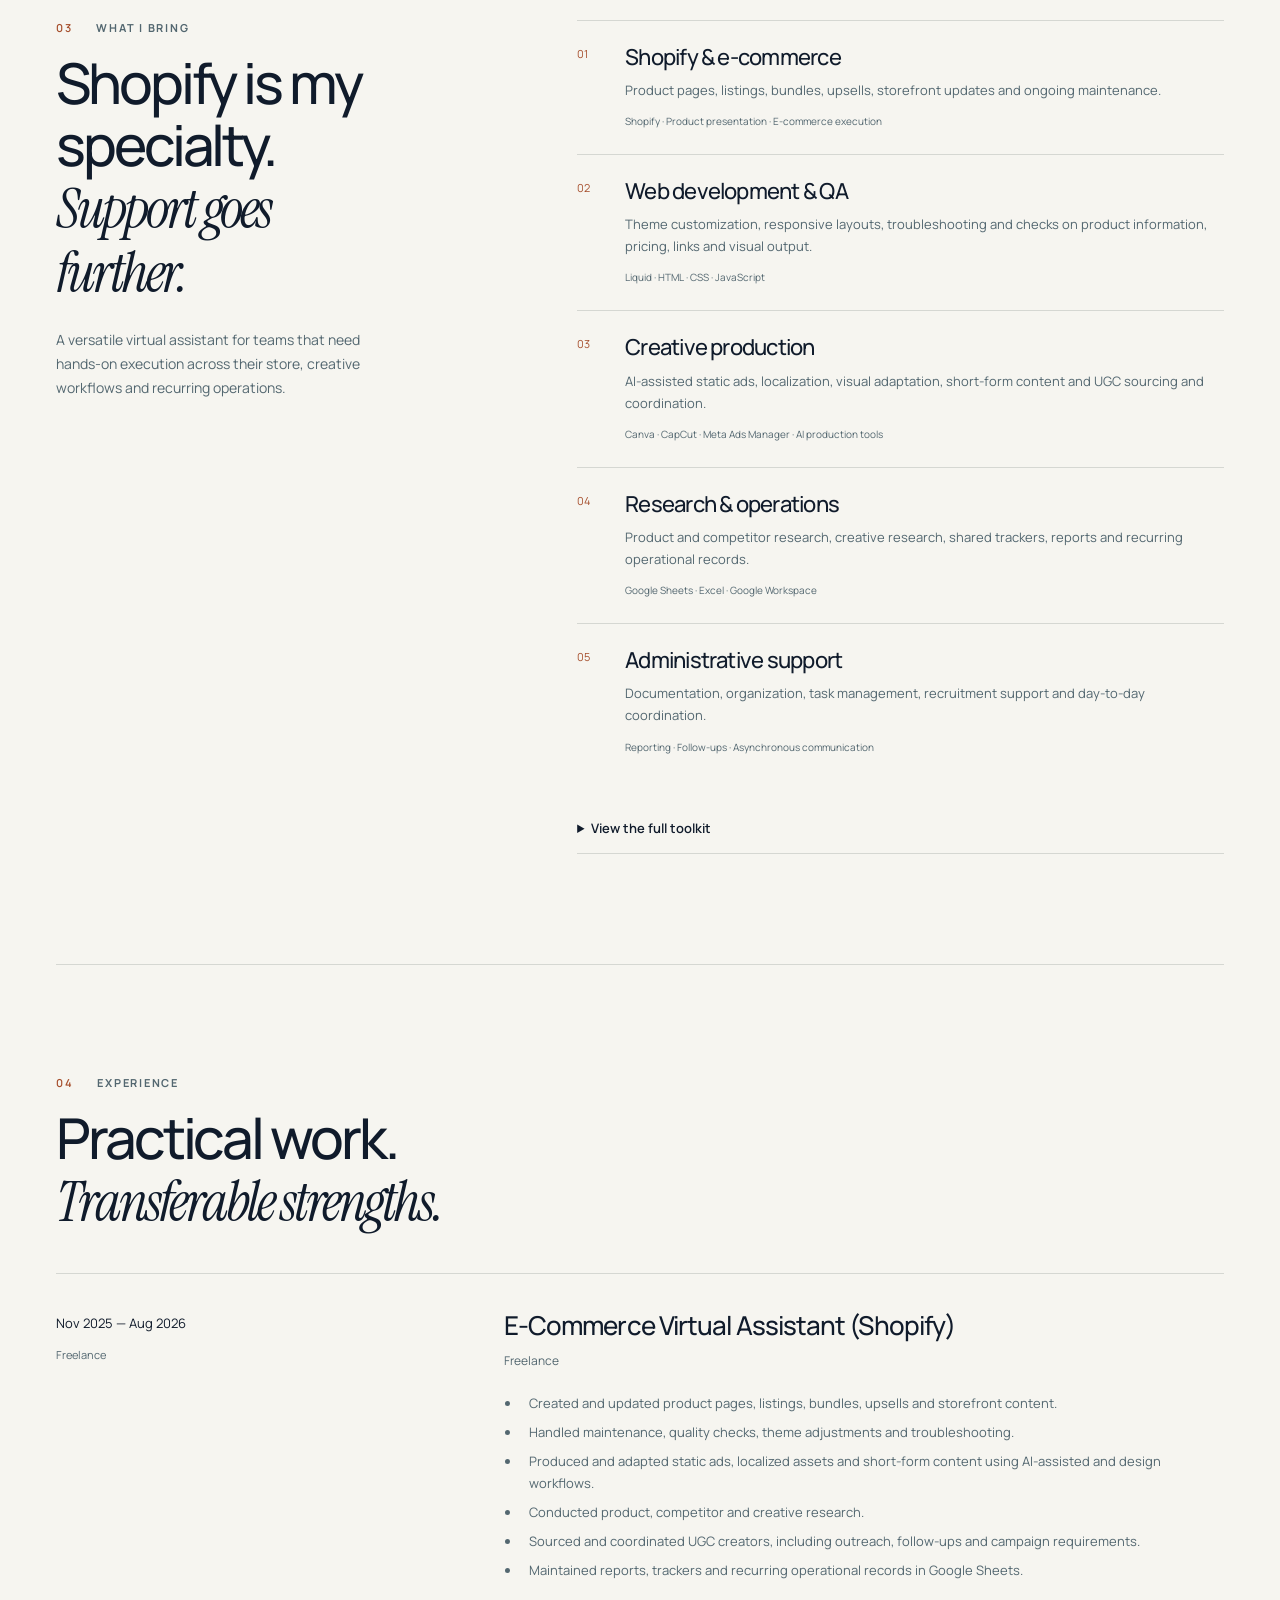
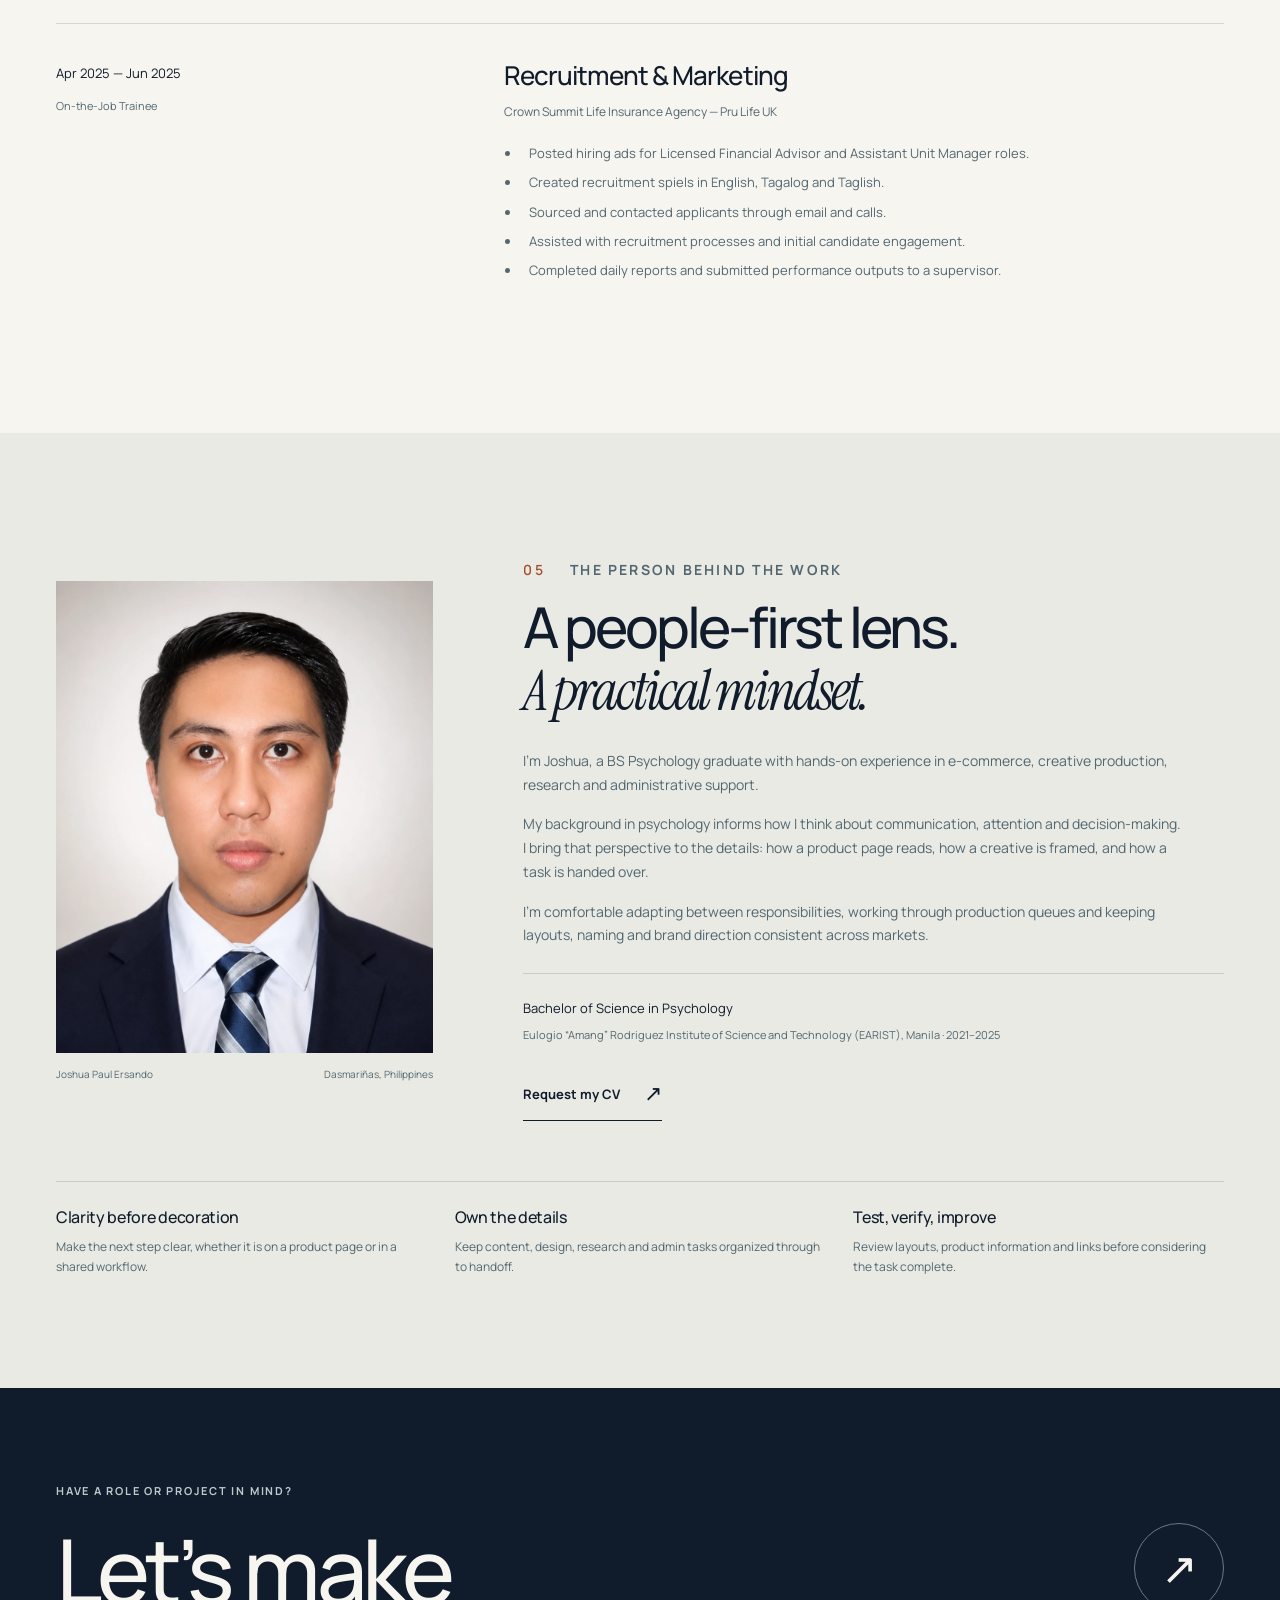
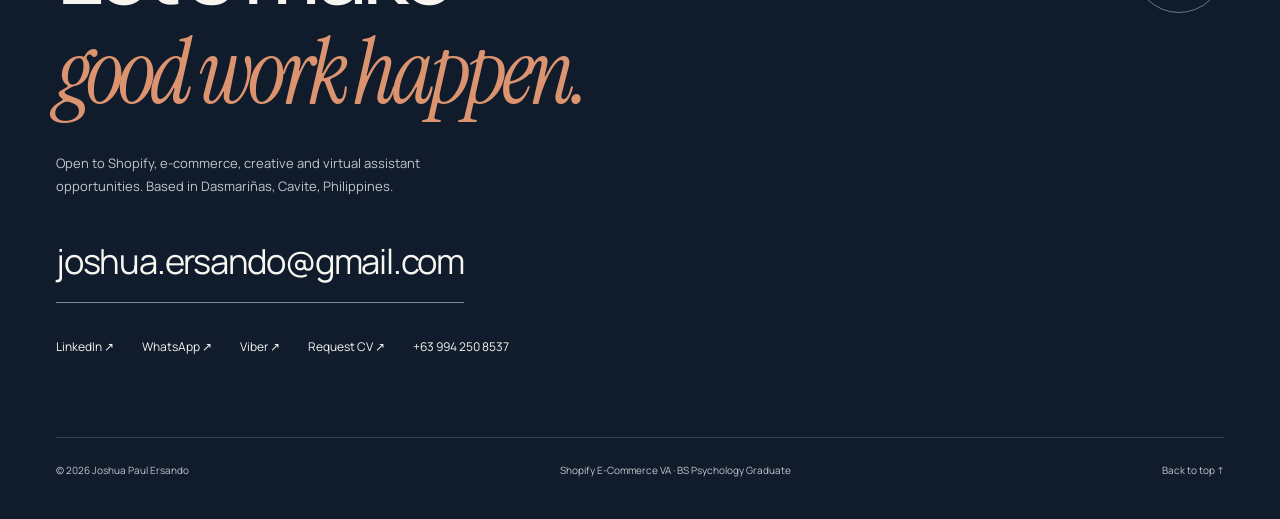
==== commit 274526b5: "Redesign portfolio with project case studies and responsive galleries" ====
--- a/index.html
+++ b/index.html
@@ -1,923 +1,26 @@
-<!DOCTYPE html>
-
-<html lang="en">
-<head>
-<meta charset="utf-8"/>
-<meta name="viewport" content="width=device-width, initial-scale=1"/>
-<title>Joshua Paul Ersando | Shopify E-Commerce VA, AI Creative & Digital Operations</title>
-<meta name="description" content="Portfolio of Joshua Paul Ersando — Shopify E-Commerce VA with experience in AI-assisted static ads, digital operations, HR and recruitment support, research, admin support, and e-commerce execution."/>
-<meta name="theme-color" content="#0B1726"/>
-<link rel="canonical" href="https://joshuaersando-byte.github.io/"/>
-
-<!-- Social sharing / LinkedIn preview -->
-<meta property="og:title" content="Joshua Paul Ersando — E-Commerce & Creative Portfolio"/>
-<meta property="og:description" content="Shopify E-Commerce VA | AI Creative & Static Ads | Digital Operations | HR & Recruitment Support"/>
-<meta property="og:image" content="https://joshuaersando-byte.github.io/images/portfolio-preview.png"/>
-<meta property="og:image:secure_url" content="https://joshuaersando-byte.github.io/images/portfolio-preview.png"/>
-<meta property="og:image:type" content="image/png"/>
-<meta property="og:image:width" content="1200"/>
-<meta property="og:image:height" content="630"/>
-<meta property="og:image:alt" content="Joshua Paul Ersando portfolio preview"/>
-<meta property="og:url" content="https://joshuaersando-byte.github.io/"/>
-<meta property="og:type" content="website"/>
-<meta property="og:site_name" content="Joshua Paul Ersando Portfolio"/>
-
-<meta name="twitter:card" content="summary_large_image"/>
-<meta name="twitter:title" content="Joshua Paul Ersando — E-Commerce & Creative Portfolio"/>
-<meta name="twitter:description" content="Shopify E-Commerce VA | AI Creative & Static Ads | Digital Operations | HR & Recruitment Support"/>
-<meta name="twitter:image" content="https://joshuaersando-byte.github.io/images/portfolio-preview.png"/>
-
-<script>document.documentElement.classList.add('js')</script>
-<style>
-:root{
-  --page:#f7f8fa;
-  --surface:#ffffff;
-  --surface-soft:#f1f4f7;
-  --navy:#0b1726;
-  --navy-2:#11243a;
-  --navy-text:#f7fafc;
-  --heading:#111827;
-  --body:#475569;
-  --muted:#64748b;
-  --line:#e2e8f0;
-  --line-strong:#cbd5e1;
-  --blue:#315e81;
-  --blue-2:#254c6a;
-  --blue-soft:#e8f0f6;
-  --green:#608266;
-  --green-soft:#edf3ed;
-  --dark-muted:#b8c6d4;
-  --radius:18px;
-  --shadow:0 12px 32px rgba(15,23,42,.07);
-}
-*{box-sizing:border-box;margin:0;padding:0}
-html{scroll-behavior:smooth;scroll-padding-top:82px}
-body{background:var(--page);color:var(--body);font-family:Inter,ui-sans-serif,-apple-system,BlinkMacSystemFont,"Segoe UI",Roboto,Helvetica,Arial,sans-serif;line-height:1.65;-webkit-font-smoothing:antialiased}
-body.menu-open,body.modal-open{overflow:hidden}
-a{color:inherit;text-decoration:none}
-button{font:inherit}
-img{display:block;max-width:100%}
-.container{width:min(1180px,calc(100% - 48px));margin-inline:auto}
-section[id]{scroll-margin-top:82px}
-.skip-link{position:fixed;left:16px;top:-60px;z-index:20000;padding:10px 14px;border-radius:8px;background:#fff;color:var(--heading);box-shadow:var(--shadow);font-size:14px;font-weight:800;transition:top .18s ease}
-.skip-link:focus{top:12px}
-.kicker{display:inline-block;color:var(--blue);font-size:12px;font-weight:800;letter-spacing:.12em;text-transform:uppercase;margin-bottom:13px}
-h1,h2,h3,h4{color:var(--heading);font-weight:760;letter-spacing:-.035em;text-wrap:balance}
-h1{font-size:clamp(48px,5.8vw,72px);line-height:1.01;max-width:920px}
-h2{font-size:clamp(34px,4vw,50px);line-height:1.07}
-h3{font-size:22px;line-height:1.25;letter-spacing:-.025em}
-h4{font-size:20px;line-height:1.3;letter-spacing:-.02em}
-.lede{max-width:760px;font-size:17px;line-height:1.8;color:var(--body)}
-
-/* Navigation */
-.site-nav{position:sticky;top:0;z-index:1000;background:rgba(11,23,38,.94);border-bottom:1px solid rgba(255,255,255,.08);backdrop-filter:blur(16px);-webkit-backdrop-filter:blur(16px)}
-.nav-inner{height:72px;display:flex;align-items:center;justify-content:space-between;gap:24px}
-.brand{display:flex;align-items:center;gap:11px;color:var(--navy-text)}
-.brand-mark{width:38px;height:38px;display:grid;place-items:center;border-radius:11px;background:var(--blue);color:#fff;font-size:12px;font-weight:900;letter-spacing:.04em}
-.brand-copy strong{display:block;font-size:14px;line-height:1.2}.brand-copy small{display:block;margin-top:3px;color:#9fb0c0;font-size:11px;letter-spacing:.055em;text-transform:uppercase}
-.nav-links{display:flex;align-items:center;gap:24px}.nav-links a{display:inline-flex;align-items:center;min-height:40px;color:#b8c6d4;font-size:13px;font-weight:700}.nav-links a:hover,.nav-links a:focus-visible{color:#fff}.nav-links .nav-cta{min-height:42px;padding:0 16px;border-radius:10px;background:#fff;color:var(--navy);font-weight:850}.nav-links .nav-cta:hover{color:var(--navy);background:#edf3f7}
-.menu-toggle{display:none;width:44px;height:44px;border:1px solid rgba(255,255,255,.15);border-radius:11px;background:rgba(255,255,255,.04);align-items:center;justify-content:center;flex-direction:column;gap:4px;cursor:pointer}.menu-toggle span{width:18px;height:2px;border-radius:2px;background:#fff;transition:transform .2s ease,opacity .2s ease}
-.mobile-menu{display:none}
-
-/* Hero */
-.hero{position:relative;overflow:hidden;background:var(--navy);padding:96px 0 92px;color:var(--dark-muted)}
-.hero::after{content:"";position:absolute;right:-220px;top:-260px;width:660px;height:660px;border-radius:50%;background:radial-gradient(circle,rgba(49,94,129,.30),transparent 66%);pointer-events:none}
-.hero-grid{position:relative;z-index:1;display:grid;grid-template-columns:minmax(0,1.35fr) minmax(340px,.65fr);gap:64px;align-items:center}
-.hero .kicker{color:#9dc2df}.hero h1{color:#fff;margin-bottom:24px}.hero h1 .accent{color:#b6d3e9}.hero-copy>p{max-width:760px;color:#c3cfda;font-size:18px;line-height:1.8;margin-bottom:28px}
-.hero-actions{display:flex;flex-wrap:wrap;gap:12px;margin-bottom:24px}.btn{min-height:46px;display:inline-flex;align-items:center;justify-content:center;gap:9px;padding:0 18px;border:1px solid transparent;border-radius:11px;font-size:14px;font-weight:850;transition:background .18s ease,border-color .18s ease,transform .18s ease}.btn:hover{transform:translateY(-1px)}.btn-primary{background:var(--blue);color:#fff}.btn-primary:hover{background:var(--blue-2)}.hero .btn-secondary,.contact-wrap .btn-secondary{border-color:rgba(255,255,255,.18);background:rgba(255,255,255,.04);color:#fff}.hero .btn-secondary:hover,.contact-wrap .btn-secondary:hover{background:rgba(255,255,255,.09);border-color:rgba(255,255,255,.28)}
-.hero-signal{display:flex;flex-wrap:wrap;gap:8px}.signal{padding:7px 10px;border:1px solid rgba(255,255,255,.12);border-radius:999px;background:rgba(255,255,255,.035);color:#c8d5df;font-size:12px;font-weight:750}.signal-shopify{border-color:rgba(132,169,137,.38);background:rgba(96,130,102,.14);color:#c8dfcb}
-.proof-panel{border:1px solid rgba(255,255,255,.12);border-radius:20px;background:rgba(255,255,255,.045);padding:26px;box-shadow:0 20px 60px rgba(0,0,0,.18)}
-.proof-top{display:flex;align-items:flex-start;justify-content:space-between;gap:16px}.proof-top .kicker{margin:0}.status{display:flex;align-items:center;gap:8px;color:#c6d2dc;font-size:12px;font-weight:750}.status-dot{width:8px;height:8px;border-radius:50%;background:#9bc3a0;box-shadow:0 0 0 5px rgba(155,195,160,.08)}
-.proof-list{display:grid;gap:18px;margin-top:24px}.proof-item{display:grid;grid-template-columns:40px 1fr;gap:14px;align-items:start}.proof-num{width:40px;height:40px;display:grid;place-items:center;border-radius:11px;background:rgba(157,194,223,.10);color:#c5dcec;font-size:12px;font-weight:900}.proof-item strong{display:block;color:#fff;font-size:14px;margin-bottom:4px}.proof-item span:last-child{display:block;color:#aebdcc;font-size:13px;line-height:1.6}.proof-footer{margin-top:22px;padding-top:18px;border-top:1px solid rgba(255,255,255,.10);color:#9fb0c0;font-size:12px}
-
-/* Capability proof strip */
-.proof-strip{
-  position:relative;
-  z-index:3;
-  background:var(--surface);
-  border-bottom:1px solid var(--line);
-  box-shadow:0 8px 24px rgba(15,23,42,.035);
-}
-.proof-grid{
-  display:grid;
-  grid-template-columns:repeat(4,minmax(0,1fr));
-}
-.proof-card{
-  position:relative;
-  min-width:0;
-  padding:23px 22px 22px;
-  border-left:1px solid var(--line);
-}
-.proof-card:last-child{border-right:1px solid var(--line)}
-.proof-card::before{
-  content:"";
-  position:absolute;
-  left:22px;
-  top:0;
-  width:34px;
-  height:3px;
-  border-radius:0 0 3px 3px;
-  background:var(--blue);
-  opacity:.72;
-}
-.proof-card strong{
-  display:block;
-  margin-bottom:6px;
-  color:var(--heading);
-  font-size:13px;
-  font-weight:850;
-  line-height:1.35;
-  letter-spacing:-.01em;
-}
-.proof-card span{
-  display:block;
-  color:var(--muted);
-  font-size:12.5px;
-  line-height:1.55;
-}
-.proof-card-shopify{
-  background:linear-gradient(180deg,rgba(237,243,237,.72),rgba(255,255,255,.96));
-}
-.proof-card-shopify::before{background:var(--green);opacity:1}
-.proof-card-shopify strong{color:#466a4d}
-
-/* Shared sections */
-.section,.case{padding:88px 0}.section-soft{background:var(--surface-soft)}
-.section-head{display:grid;grid-template-columns:minmax(0,1fr) minmax(300px,.7fr);gap:56px;align-items:end;margin-bottom:38px}.section-head>p{max-width:560px;color:var(--body);font-size:15px;line-height:1.8}
-
-/* Work overview */
-.work-grid{display:grid;grid-template-columns:repeat(2,minmax(0,1fr));gap:22px}.work-card{overflow:hidden;border:1px solid var(--line);border-radius:20px;background:var(--surface);transition:border-color .18s ease,box-shadow .18s ease,transform .18s ease}.work-card:hover{transform:translateY(-2px);border-color:#c4d4df;box-shadow:var(--shadow)}.work-visual{position:relative;height:320px;padding:24px;background:linear-gradient(145deg,#e8eef3,#f8fafc);overflow:hidden}.work-shot{position:absolute;overflow:hidden;border:1px solid #cbd5e1;border-radius:12px;background:#fff;box-shadow:0 10px 24px rgba(15,23,42,.10)}.work-shot img{width:100%;height:100%;object-fit:cover;object-position:top}.work-shot.desktop{left:24px;right:80px;top:26px;bottom:26px}.work-shot.mobile{width:112px;right:24px;bottom:18px;top:70px}.work-copy{padding:26px}.work-copy h3{font-size:28px;margin:2px 0 10px}.work-copy p{font-size:14px;line-height:1.75;color:var(--body);margin-bottom:17px}.tags{display:flex;flex-wrap:wrap;gap:7px;margin-bottom:19px}.tag{padding:6px 9px;border:1px solid var(--line);border-radius:999px;background:#fafbfc;color:#526174;font-size:11px;font-weight:750}.tag-shopify{border-color:#c8dacb;background:var(--green-soft);color:#4e7054}.text-link{display:inline-flex;align-items:center;gap:8px;color:var(--blue);font-size:13px;font-weight:850}.text-link:hover{text-decoration:underline;text-underline-offset:3px}
-
-/* Case studies */
-.case{background:var(--surface);content-visibility:auto;contain-intrinsic-size:1100px}.case.section-soft{background:var(--surface-soft)}.case-head{display:grid;grid-template-columns:minmax(0,1fr) minmax(330px,.7fr);gap:58px;align-items:start;margin-bottom:40px}.case-title h2{font-size:clamp(40px,5vw,58px);margin-bottom:14px}.case-title p{max-width:720px;font-size:15px;line-height:1.8;color:var(--body)}.nda-note{display:inline-flex;margin-top:13px;color:var(--muted);font-size:12px}.case-facts{display:grid;grid-template-columns:repeat(2,minmax(0,1fr));gap:10px}.fact{min-height:96px;padding:16px;border:1px solid var(--line);border-radius:13px;background:rgba(255,255,255,.78)}.fact small{display:block;color:var(--muted);font-size:11px;font-weight:800;letter-spacing:.08em;text-transform:uppercase;margin-bottom:7px}.fact strong{display:block;color:var(--heading);font-size:13px;line-height:1.5}.case-body{display:grid;grid-template-columns:repeat(2,minmax(0,1fr));gap:22px;padding:26px;border:1px solid var(--line);border-radius:16px;background:#fbfcfd;margin-bottom:44px}.case-body h3{font-size:18px;margin-bottom:10px}.case-body p,.case-body li{font-size:14px;line-height:1.75;color:var(--body)}.clean-list{list-style:none;display:grid;gap:8px}.clean-list li{position:relative;padding-left:18px}.clean-list li::before{content:"";position:absolute;left:0;top:.72em;width:6px;height:6px;border-radius:50%;background:var(--blue)}
-.gallery-group{padding:0;margin-top:38px}.gallery-heading{display:flex;align-items:end;justify-content:space-between;gap:20px;margin-bottom:14px}.gallery-heading .kicker{margin-bottom:5px}.gallery-count{color:var(--muted);font-size:12px}.gallery-grid{display:grid;grid-template-columns:repeat(3,minmax(0,1fr));gap:13px}.shot{overflow:hidden;border:1px solid var(--line);border-radius:13px;background:#fff;text-align:left;cursor:pointer;transition:border-color .18s ease,transform .18s ease,box-shadow .18s ease}.shot:hover,.shot:focus-visible{transform:translateY(-2px);border-color:#bfd0dc;box-shadow:0 8px 22px rgba(15,23,42,.06)}.shot-frame{display:block;aspect-ratio:4/3;overflow:hidden;background:#eef2f5}.shot-frame img{width:100%;height:100%;object-fit:cover;object-position:top;transition:transform .25s ease}.shot:hover .shot-frame img{transform:scale(1.015)}.shot-meta{display:flex;justify-content:space-between;align-items:center;padding:10px 12px;color:var(--muted);font-size:11px;font-weight:750;letter-spacing:.04em;text-transform:uppercase}.gallery-toggle{min-height:44px;margin-top:13px;padding:0 14px;border:1px solid var(--line-strong);border-radius:10px;background:#fff;color:var(--blue);font-size:13px;font-weight:800;cursor:pointer}.gallery-toggle:hover{background:var(--blue-soft)}
-
-
-/* AI-assisted static creatives */
-.creative-grid{display:grid;grid-template-columns:repeat(4,minmax(0,1fr));gap:14px}
-.creative-card{overflow:hidden;border:1px solid var(--line);border-radius:16px;background:#fff;transition:border-color .18s ease,box-shadow .18s ease,transform .18s ease}
-.creative-card:hover{transform:translateY(-2px);border-color:#bfd0dc;box-shadow:0 8px 22px rgba(15,23,42,.06)}
-.creative-frame{aspect-ratio:1/1;overflow:hidden;background:#eef2f5}
-.creative-card.portrait .creative-frame{aspect-ratio:4/5}
-.creative-frame img{width:100%;height:100%;object-fit:cover}
-.creative-copy{padding:15px 16px 17px}
-.creative-copy h3{font-size:16px;margin-bottom:5px}
-.creative-copy p{font-size:12.5px;line-height:1.55;color:var(--muted)}
-.creative-note{margin-top:16px;color:var(--muted);font-size:12px;line-height:1.65}
-@media(max-width:860px){.creative-grid{grid-template-columns:repeat(2,minmax(0,1fr))}}
-@media(max-width:620px){.creative-grid{grid-template-columns:1fr}}
-
-/* Experience */
-.experience-list{display:grid;gap:16px}.experience-card{display:grid;grid-template-columns:190px 1fr;gap:30px;padding:28px;border:1px solid var(--line);border-radius:16px;background:#fff}.experience-meta{color:var(--muted);font-size:13px;line-height:1.7}.experience-meta strong{display:block;color:var(--blue);font-size:13px;margin-bottom:4px}.experience-copy h3{font-size:21px}.company{margin:5px 0 16px;color:var(--muted);font-size:13px}.experience-copy .clean-list{grid-template-columns:repeat(2,minmax(0,1fr));gap:9px 24px}.experience-copy .clean-list li{font-size:14px;line-height:1.65}
-
-/* Capabilities */
-.cap-grid{display:grid;grid-template-columns:repeat(4,minmax(0,1fr));gap:14px}.cap-card{min-height:220px;padding:24px;border:1px solid var(--line);border-radius:16px;background:#fff}.cap-index{display:block;color:var(--blue);font-size:11px;font-weight:900;letter-spacing:.10em;margin-bottom:28px}.cap-card h3{font-size:18px;margin-bottom:10px}.cap-card p{font-size:14px;line-height:1.7;color:var(--body)}.cap-card-shopify{border-color:#c9d9cc;background:linear-gradient(180deg,#fff,var(--green-soft))}.cap-card-shopify .cap-index{color:var(--green)}
-
-/* About */
-.split{display:grid;grid-template-columns:minmax(0,1fr) minmax(340px,.82fr);gap:76px;align-items:start}.feature-stack{display:grid;gap:12px;margin-top:28px}.feature-row{padding:18px 0;border-top:1px solid var(--line)}.feature-row strong{display:block;color:var(--heading);font-size:14px;margin-bottom:4px}.feature-row p{font-size:14px;color:var(--body)}.about-copy{padding:28px;border:1px solid var(--line);border-radius:18px;background:#fff}.about-photo{width:154px;aspect-ratio:4/5;object-fit:cover;object-position:center top;border-radius:15px;border:1px solid var(--line);box-shadow:0 12px 28px rgba(15,23,42,.08);margin-bottom:24px}.about-copy h3{font-size:22px;margin:1px 0 12px}.about-copy p{font-size:14px;line-height:1.78;color:var(--body);margin-top:10px}.education{margin-top:20px;padding-top:18px;border-top:1px solid var(--line)}.education strong{display:block;color:var(--heading);font-size:13px}.education span{display:block;color:var(--muted);font-size:12px;margin-top:4px}
-
-/* Tools */
-.tool-groups{display:grid;grid-template-columns:repeat(2,minmax(0,1fr));gap:14px}.tool-group{padding:22px;border:1px solid var(--line);border-radius:15px;background:#fff}.tool-group h3{font-size:16px;margin-bottom:14px}.tool-list{display:flex;flex-wrap:wrap;gap:7px}.tool{padding:7px 10px;border:1px solid var(--line);border-radius:8px;background:#fafbfc;color:#526174;font-size:12px}.tool-group-shopify{border-color:#c9d9cc;background:linear-gradient(180deg,#fff,var(--green-soft))}
-
-
-/* Added proof details — uses the existing visual language */
-.impact-grid{display:grid;grid-template-columns:repeat(4,minmax(0,1fr));gap:12px}
-.impact-card{padding:19px;border:1px solid var(--line);border-radius:14px;background:var(--surface)}
-.impact-card strong{display:block;color:var(--heading);font-size:15px;margin-bottom:6px}
-.impact-card span{display:block;color:var(--muted);font-size:12.5px;line-height:1.55}
-@media(max-width:860px){.impact-grid{grid-template-columns:repeat(2,minmax(0,1fr))}}
-@media(max-width:620px){.impact-grid{grid-template-columns:1fr}}
-
-/* Contact */
-#contact{background:var(--navy);padding:86px 0}.contact-wrap{max-width:860px}.contact-wrap .kicker{color:#9dc2df}.contact-wrap h2{color:#fff;max-width:800px}.contact-wrap>p{max-width:650px;color:#becbd6;font-size:16px;line-height:1.8;margin:18px 0 26px}.contact-actions{display:flex;flex-wrap:wrap;gap:10px}.contact-alt{display:flex;align-items:center;gap:8px;margin-top:16px;color:#8fa2b4;font-size:12px}.contact-alt-link{color:#c8d6e1;text-decoration:underline;text-underline-offset:3px}.contact-note{margin-top:18px;color:#8fa2b4;font-size:12px}
-footer{background:#081321;border-top:1px solid rgba(255,255,255,.08);padding:28px 0;color:#8fa2b4;font-size:12px}.footer-inner{display:flex;justify-content:space-between;gap:20px}
-
-/* Mobile menu */
-@media(max-width:860px){
-  .nav-links{display:none}.menu-toggle{display:flex}.mobile-menu{position:fixed;top:72px;left:16px;right:16px;z-index:1200;padding:8px;border:1px solid rgba(255,255,255,.12);border-radius:14px;background:#0c1a2a;box-shadow:0 18px 50px rgba(0,0,0,.28);opacity:0;transform:translateY(-8px);pointer-events:none;transition:.18s ease}.mobile-menu.open{display:block;opacity:1;transform:none;pointer-events:auto}.mobile-menu a{display:flex;align-items:center;min-height:46px;padding:0 13px;border-radius:9px;color:#d4dee7;font-size:13px;font-weight:750}.mobile-menu a:hover,.mobile-menu a:focus-visible{background:rgba(255,255,255,.06);color:#fff}
-  .hero-grid,.section-head,.case-head,.split{grid-template-columns:1fr}.hero-grid{gap:36px}.section-head,.case-head{gap:22px}.cap-grid{grid-template-columns:repeat(2,minmax(0,1fr))}.experience-card{grid-template-columns:1fr;gap:14px}.experience-copy .clean-list{grid-template-columns:1fr}.work-visual{height:290px}
-  .proof-grid{grid-template-columns:repeat(2,minmax(0,1fr))}
-  .proof-card{border-bottom:1px solid var(--line)}
-  .proof-card:nth-child(2n){border-right:1px solid var(--line)}
-  .proof-card:nth-last-child(-n+2){border-bottom:0}
-}
-@media(max-width:620px){
-  .container{width:min(100% - 30px,1180px)}.nav-inner{height:66px}.mobile-menu{top:66px}.brand-copy small{display:none}.hero{padding:64px 0 58px}.hero-grid{gap:30px}h1{font-size:clamp(40px,12vw,54px)}.hero-copy>p{font-size:16px}.hero-actions .btn{flex:1 1 160px}.proof-panel{padding:21px}.section,.case{padding:64px 0}.section-head{margin-bottom:28px}.work-grid,.case-body,.tool-groups,.cap-grid{grid-template-columns:1fr}.work-visual{height:270px}.work-shot.desktop{right:66px}.work-shot.mobile{width:92px}.case-facts{grid-template-columns:1fr 1fr}.case-body{padding:20px}.gallery-grid{grid-template-columns:1fr}.gallery-toggle{width:100%}.experience-card{padding:21px}.cap-card{min-height:0}.split{gap:34px}.about-copy{padding:22px}.contact-actions{display:grid;grid-template-columns:1fr}.footer-inner{flex-direction:column;gap:5px}
-  .proof-strip{box-shadow:none}
-  .proof-grid{grid-template-columns:1fr}
-  .proof-card,.proof-card:nth-child(2n),.proof-card:last-child{
-    display:grid;
-    grid-template-columns:minmax(130px,.72fr) minmax(0,1.28fr);
-    gap:14px;
-    align-items:start;
-    padding:17px 0;
-    border-left:0;
-    border-right:0;
-    border-bottom:1px solid var(--line);
-    background:transparent;
-  }
-  .proof-card:last-child{border-bottom:0}
-  .proof-card::before{left:0;top:20px;width:3px;height:30px;border-radius:0 3px 3px 0}
-  .proof-card strong{padding-left:13px;margin:0;font-size:12.5px}
-  .proof-card span{font-size:12px;line-height:1.5}
-  .proof-card-shopify{background:transparent}
-}
-
-@media(max-width:420px){.case-facts{grid-template-columns:1fr}.proof-top{display:block}.status{margin-top:9px}.work-visual{height:240px}.work-shot.desktop{left:18px;right:58px;top:20px;bottom:20px}.work-shot.mobile{right:18px;top:62px;bottom:14px;width:82px}}
-
-/* Lightbox */
-.lightbox{position:fixed;inset:0;z-index:10000;display:none;align-items:center;justify-content:center;padding:72px 86px;background:rgba(3,8,14,.94)}.lightbox.open{display:flex}.lightbox-stage{max-width:min(1200px,82vw);max-height:82vh;display:grid;place-items:center}.lightbox img{max-width:100%;max-height:82vh;object-fit:contain;border-radius:10px;box-shadow:0 24px 70px rgba(0,0,0,.32)}.lightbox-btn{position:fixed;width:46px;height:46px;display:grid;place-items:center;border:1px solid rgba(255,255,255,.16);border-radius:50%;background:rgba(17,30,45,.92);color:#fff;font-size:22px;cursor:pointer}.lightbox-close{top:20px;right:20px}.lightbox-prev{left:22px;top:50%;transform:translateY(-50%)}.lightbox-next{right:22px;top:50%;transform:translateY(-50%)}.lightbox-caption{position:fixed;left:20px;right:20px;bottom:16px;text-align:center;color:#b8c6d4;font-size:12px}
-
-.js .reveal{opacity:0;transform:translateY(12px);transition:opacity .45s ease,transform .45s ease}.js .reveal.visible{opacity:1;transform:none}
-:focus-visible{outline:3px solid #79a9ca;outline-offset:3px}
-@media(prefers-reduced-motion:reduce){*,*::before,*::after{scroll-behavior:auto!important;animation:none!important;transition:none!important}.js .reveal{opacity:1!important;transform:none!important}}
-@media print{.site-nav,.mobile-menu,.menu-toggle,.hero-actions,.hero-signal,.gallery-toggle,.lightbox,.contact-actions,.contact-alt{display:none!important}.hero,#contact,footer{background:#fff!important;color:#111!important}.hero h1,#contact h2{color:#111!important}.hero p,#contact p{color:#444!important}.hero{padding:36px 0}.section,.case,#contact{padding:36px 0}.work-card,.experience-card,.cap-card,.tool-group,.about-copy,.case-body,.fact,.shot{box-shadow:none!important;break-inside:avoid}.case{content-visibility:visible}.gallery-grid{grid-template-columns:repeat(2,1fr)}a{color:#111!important}.kicker{color:#315e81!important}}
-</style>
-<meta content="Joshua Paul Ersando" name="author"/><meta content="index,follow" name="robots"/><meta content="website" property="og:type"/><meta content="Joshua Paul Ersando | E-Commerce Virtual Assistant &amp; BS Psychology Graduate" property="og:title"/><meta content="Psychology graduate with hands-on experience in administrative support, research, customer service, digital tools, and Shopify e-commerce operations." property="og:description"/></head>
-<body><a class="skip-link" href="#main-content">Skip to main content</a>
-<nav class="site-nav">
-<div class="container nav-inner">
-<a aria-label="Joshua Paul Ersando portfolio home" class="brand" href="#top">
-<span class="brand-mark">JP</span>
-<span class="brand-copy">
-<strong>Joshua Paul Ersando</strong>
-<small>BS Psychology Graduate · E-Commerce VA</small>
-</span>
-</a>
-<div aria-label="Primary navigation" class="nav-links">
-<a href="#work">Work</a>
-<a href="#creative-work">Static Creatives</a>
-<a href="#experience">Experience</a>
-<a href="#capabilities">Capabilities</a>
-<a href="#about">About</a>
-<a href="#proof">Work Style</a>
-<a class="nav-cta" href="#contact">Contact</a>
-</div>
-<button aria-controls="mobileMenu" aria-expanded="false" aria-label="Open navigation" class="menu-toggle" id="menuToggle" type="button">
-<span></span><span></span><span></span>
-</button>
-</div>
-</nav>
-<div aria-hidden="true" class="mobile-menu" id="mobileMenu">
-<a href="#work">Work</a>
-<a href="#creative-work">Static Creatives</a>
-<a href="#experience">Experience</a>
-<a href="#capabilities">Capabilities</a>
-<a href="#about">About</a>
-<a href="#proof">Work Style</a>
-<a href="#contact">Contact</a>
-</div>
-<main id="main-content">
-<header aria-label="Professional introduction" class="hero" id="top">
-<div class="container hero-grid">
-<div class="hero-copy">
-<span class="kicker">BS Psychology Graduate · E-Commerce Virtual Assistant</span>
-<h1>I support e-commerce teams across Shopify operations, creative production, research <span class="accent">and day-to-day execution.</span></h1>
-<p>BS Psychology graduate with hands-on experience in Shopify e-commerce, product-page execution, AI-assisted static creatives, localization, product research, UGC coordination, reporting and administrative support.</p>
-<div class="hero-actions">
-<a class="btn btn-primary" href="#work">View selected work <span aria-hidden="true">→</span></a>
-<a class="btn btn-secondary" href="#contact">Contact me</a>
-</div>
-<div aria-label="Core strengths" class="hero-signal"><span class="signal">E-commerce Operations</span><span class="signal">AI-Assisted Static Ads</span><span class="signal">Admin &amp; Research</span><span class="signal signal-shopify">Shopify Specialty</span></div>
-</div>
-<aside aria-label="What you can hand me" class="proof-panel">
-<div class="proof-top">
-<span class="kicker">What you can hand me</span>
-<span class="status"><span class="status-dot"></span>Cross-functional support</span>
-</div>
-<div class="proof-list">
-<div class="proof-item"><span class="proof-num">01</span><div><strong>Recurring business tasks</strong><span>Research, spreadsheets, reporting, documentation, organization and day-to-day follow-through.</span></div></div>
-<div class="proof-item"><span class="proof-num">02</span><div><strong>Storefront &amp; e-commerce work</strong><span>Product pages, listings, bundles, upsells, store updates, QA, theme adjustments and troubleshooting.</span></div></div>
-<div class="proof-item"><span class="proof-num">03</span><div><strong>Creative &amp; localization workflows</strong><span>AI-assisted static ads, creative adaptation, market localization, ad uploads and UGC coordination.</span></div></div>
-</div>
-<div class="proof-footer">Generalist by role · Shopify is my strongest technical specialty · Remote-ready work setup</div>
-</aside>
-</div>
-</header>
-<div class="proof-strip">
-<div class="container proof-grid">
-<div class="proof-card"><strong>Fast-paced Production</strong><span>Built around recurring deadlines, organized handoffs, reporting and multi-task execution</span></div>
-<div class="proof-card proof-card-shopify"><strong>Shopify Product Pages</strong><span>Product-page creation, listings, bundles, upsells, QA and storefront maintenance</span></div>
-<div class="proof-card"><strong>Creative Production</strong><span>AI-assisted static ads, localization, visual adaptation and content support</span></div>
-<div class="proof-card"><strong>Research &amp; Coordination</strong><span>Product research, competitor research, UGC sourcing, tracking and follow-through</span></div>
-</div>
-</div>
-<section class="section section-soft reveal" id="work">
-<div class="container">
-<div class="section-head">
-<div>
-<span class="kicker">Selected work</span>
-<h2>Selected proof from Shopify &amp; e-commerce.</h2>
-</div>
-<p>These projects are the clearest visual proof of my Shopify work: storefront updates, product-page execution, responsive presentation, QA, theme adjustments and e-commerce content implementation.</p>
-</div>
-<div class="work-grid">
-<article class="work-card">
-<div class="work-visual">
-<div class="work-shot desktop"><img alt="Sleevelle desktop storefront preview" decoding="async" loading="lazy" src="images/sleevelle/homepage-desktop-01.webp"/></div>
-<div class="work-shot mobile"><img alt="Sleevelle mobile storefront preview" decoding="async" loading="lazy" src="images/sleevelle/homepage-mobile-01.webp"/></div>
-</div>
-<div class="work-copy">
-<span class="kicker">Client project · NDA</span>
-<h3>Sleevelle</h3>
-<p>Shopify storefront work covering homepage sections, product-page structure, responsive presentation, product storytelling, FAQs, social proof, QA and conversion-focused page elements.</p>
-<div class="tags"><span class="tag tag-shopify">Shopify</span><span class="tag">Liquid</span><span class="tag">HTML/CSS</span><span class="tag">Responsive</span></div>
-<a class="text-link" href="#case-sleevelle">View case study <span aria-hidden="true">→</span></a>
-</div>
-</article>
-<article class="work-card">
-<div class="work-visual">
-<div class="work-shot desktop"><img alt="MagnusLAB desktop storefront preview" decoding="async" loading="lazy" src="images/magnuslab_github_assets/magnuslab/homepage-desktop-01.webp"/></div>
-<div class="work-shot mobile"><img alt="MagnusLAB mobile storefront preview" decoding="async" loading="lazy" src="images/magnuslab_github_assets/magnuslab/homepage-mobile-01.webp"/></div>
-</div>
-<div class="work-copy">
-<span class="kicker">Client project · NDA</span>
-<h3>MagnusLAB</h3>
-<p>Shopify storefront work focused on homepage and product-page presentation, theme adjustments, visual consistency, QA and mobile-ready execution.</p>
-<div class="tags"><span class="tag tag-shopify">Shopify</span><span class="tag">Product Pages</span><span class="tag">Mobile UX</span><span class="tag">E-commerce</span></div>
-<a class="text-link" href="#case-magnuslab">View case study <span aria-hidden="true">→</span></a>
-</div>
-</article>
-</div>
-</div>
-</section>
-<section class="case reveal" id="case-sleevelle">
-<div class="container">
-<div class="case-head">
-<div class="case-title">
-<span class="kicker">Case study 01</span>
-<h2>Sleevelle</h2>
-<p>A complete Shopify storefront project involving homepage development, product-page design, responsive layouts, content sections, social proof, FAQs, product storytelling and conversion-focused presentation.</p>
-<span class="nda-note">NDA protected — public-facing screenshots only</span>
-</div>
-<div class="case-facts">
-<div class="fact"><small>Role</small><strong>Shopify Store Design &amp; Development</strong></div>
-<div class="fact"><small>Platform</small><strong>Shopify · Liquid · HTML · CSS</strong></div>
-<div class="fact"><small>Surfaces</small><strong>Homepage + Product Pages</strong></div>
-<div class="fact"><small>Responsive</small><strong>Desktop + Mobile</strong></div>
-</div>
-</div>
-<div class="case-body">
-<div>
-<h3>What the work required</h3>
-<p>The focus was not only visual polish. The storefront needed clear information hierarchy, strong product presentation and responsive sections that remained usable across screen sizes.</p>
-</div>
-<div>
-<h3>What I owned</h3>
-<ul class="clean-list">
-<li>Shopify storefront customization</li><li>Homepage section development</li><li>Product page development</li><li>Desktop and mobile optimization</li><li>Content and information structure</li><li>Conversion-focused page sections</li><li>Theme customization and troubleshooting</li>
-</ul>
-</div>
-</div>
-<section class="gallery-group" data-gallery="work-gallery-1">
-<div class="gallery-heading">
-<div>
-<span class="kicker">Sleevelle</span>
-<h4>Homepage — Desktop</h4>
-</div>
-<span class="gallery-count">8 screens</span>
-</div>
-<div class="gallery-grid" id="work-gallery-1">
-<button aria-label="Open Homepage — Desktop — 1" class="shot" data-group="work-gallery-1" data-index="0" type="button">
-<span class="shot-frame"><img alt="Sleevelle homepage — desktop screenshot 1" decoding="async" loading="lazy" src="images/sleevelle/homepage-desktop-01.webp"/></span>
-<span class="shot-meta"><span>01</span><span>Open</span></span>
-</button>
-<button aria-label="Open Homepage — Desktop — 2" class="shot" data-group="work-gallery-1" data-index="1" type="button">
-<span class="shot-frame"><img alt="Sleevelle homepage — desktop screenshot 2" decoding="async" loading="lazy" src="images/sleevelle/homepage-desktop-02.webp"/></span>
-<span class="shot-meta"><span>02</span><span>Open</span></span>
-</button>
-<button aria-label="Open Homepage — Desktop — 3" class="shot" data-group="work-gallery-1" data-index="2" type="button">
-<span class="shot-frame"><img alt="Sleevelle homepage — desktop screenshot 3" decoding="async" loading="lazy" src="images/sleevelle/homepage-desktop-03.webp"/></span>
-<span class="shot-meta"><span>03</span><span>Open</span></span>
-</button>
-</div>
-<button aria-expanded="false" class="gallery-toggle" data-gallery-toggle="work-gallery-1" type="button">
-            View all 8 screenshots
-          </button>
-</section>
-<section class="gallery-group" data-gallery="work-gallery-2">
-<div class="gallery-heading">
-<div>
-<span class="kicker">Sleevelle</span>
-<h4>Homepage — Mobile</h4>
-</div>
-<span class="gallery-count">7 screens</span>
-</div>
-<div class="gallery-grid" id="work-gallery-2">
-<button aria-label="Open Homepage — Mobile — 1" class="shot" data-group="work-gallery-2" data-index="0" type="button">
-<span class="shot-frame"><img alt="Sleevelle homepage — mobile screenshot 1" decoding="async" loading="lazy" src="images/sleevelle/homepage-mobile-01.webp"/></span>
-<span class="shot-meta"><span>01</span><span>Open</span></span>
-</button>
-<button aria-label="Open Homepage — Mobile — 2" class="shot" data-group="work-gallery-2" data-index="1" type="button">
-<span class="shot-frame"><img alt="Sleevelle homepage — mobile screenshot 2" decoding="async" loading="lazy" src="images/sleevelle/homepage-mobile-02.webp"/></span>
-<span class="shot-meta"><span>02</span><span>Open</span></span>
-</button>
-<button aria-label="Open Homepage — Mobile — 3" class="shot" data-group="work-gallery-2" data-index="2" type="button">
-<span class="shot-frame"><img alt="Sleevelle homepage — mobile screenshot 3" decoding="async" loading="lazy" src="images/sleevelle/homepage-mobile-03.webp"/></span>
-<span class="shot-meta"><span>03</span><span>Open</span></span>
-</button>
-</div>
-<button aria-expanded="false" class="gallery-toggle" data-gallery-toggle="work-gallery-2" type="button">
-            View all 7 screenshots
-          </button>
-</section>
-<section class="gallery-group" data-gallery="work-gallery-3">
-<div class="gallery-heading">
-<div>
-<span class="kicker">Sleevelle</span>
-<h4>Product Page — Desktop</h4>
-</div>
-<span class="gallery-count">10 screens</span>
-</div>
-<div class="gallery-grid" id="work-gallery-3">
-<button aria-label="Open Product Page — Desktop — 1" class="shot" data-group="work-gallery-3" data-index="0" type="button">
-<span class="shot-frame"><img alt="Sleevelle product page — desktop screenshot 1" decoding="async" loading="lazy" src="images/sleevelle/product-desktop-01.webp"/></span>
-<span class="shot-meta"><span>01</span><span>Open</span></span>
-</button>
-<button aria-label="Open Product Page — Desktop — 2" class="shot" data-group="work-gallery-3" data-index="1" type="button">
-<span class="shot-frame"><img alt="Sleevelle product page — desktop screenshot 2" decoding="async" loading="lazy" src="images/sleevelle/product-desktop-02.webp"/></span>
-<span class="shot-meta"><span>02</span><span>Open</span></span>
-</button>
-<button aria-label="Open Product Page — Desktop — 3" class="shot" data-group="work-gallery-3" data-index="2" type="button">
-<span class="shot-frame"><img alt="Sleevelle product page — desktop screenshot 3" decoding="async" loading="lazy" src="images/sleevelle/product-desktop-03.webp"/></span>
-<span class="shot-meta"><span>03</span><span>Open</span></span>
-</button>
-</div>
-<button aria-expanded="false" class="gallery-toggle" data-gallery-toggle="work-gallery-3" type="button">
-            View all 10 screenshots
-          </button>
-</section>
-<section class="gallery-group" data-gallery="work-gallery-4">
-<div class="gallery-heading">
-<div>
-<span class="kicker">Sleevelle</span>
-<h4>Product Page — Mobile</h4>
-</div>
-<span class="gallery-count">13 screens</span>
-</div>
-<div class="gallery-grid" id="work-gallery-4">
-<button aria-label="Open Product Page — Mobile — 1" class="shot" data-group="work-gallery-4" data-index="0" type="button">
-<span class="shot-frame"><img alt="Sleevelle product page — mobile screenshot 1" decoding="async" loading="lazy" src="images/sleevelle/product-mobile-01.webp"/></span>
-<span class="shot-meta"><span>01</span><span>Open</span></span>
-</button>
-<button aria-label="Open Product Page — Mobile — 2" class="shot" data-group="work-gallery-4" data-index="1" type="button">
-<span class="shot-frame"><img alt="Sleevelle product page — mobile screenshot 2" decoding="async" loading="lazy" src="images/sleevelle/product-mobile-02.webp"/></span>
-<span class="shot-meta"><span>02</span><span>Open</span></span>
-</button>
-<button aria-label="Open Product Page — Mobile — 3" class="shot" data-group="work-gallery-4" data-index="2" type="button">
-<span class="shot-frame"><img alt="Sleevelle product page — mobile screenshot 3" decoding="async" loading="lazy" src="images/sleevelle/product-mobile-03.webp"/></span>
-<span class="shot-meta"><span>03</span><span>Open</span></span>
-</button>
-</div>
-<button aria-expanded="false" class="gallery-toggle" data-gallery-toggle="work-gallery-4" type="button">
-            View all 13 screenshots
-          </button>
-</section>
-</div>
-</section>
-<section class="case section-soft reveal" id="case-magnuslab">
-<div class="container">
-<div class="case-head">
-<div class="case-title">
-<span class="kicker">Case study 02</span>
-<h2>MagnusLAB</h2>
-<p>A second Shopify storefront project demonstrating responsive homepage and product-page design, storefront customization, product presentation and mobile optimization.</p>
-<span class="nda-note">NDA protected — no internal Shopify materials shown</span>
-</div>
-<div class="case-facts">
-<div class="fact"><small>Role</small><strong>Shopify Store Design &amp; Development</strong></div>
-<div class="fact"><small>Focus</small><strong>Storefront + Product Presentation</strong></div>
-<div class="fact"><small>Surfaces</small><strong>Homepage + Product Pages</strong></div>
-<div class="fact"><small>Responsive</small><strong>Desktop + Mobile</strong></div>
-</div>
-</div>
-<div class="case-body">
-<div>
-<h3>What the work required</h3>
-<p>The project demonstrates practical e-commerce execution: maintaining visual consistency while adapting layouts, product information and page sections across desktop and mobile storefront experiences.</p>
-</div>
-<div>
-<h3>What I owned</h3>
-<ul class="clean-list">
-<li>Shopify storefront customization</li><li>Homepage development</li><li>Product page development</li><li>Desktop and mobile optimization</li><li>Product presentation and page structure</li><li>Responsive e-commerce design</li><li>Theme layout and visual consistency</li>
-</ul>
-</div>
-</div>
-<section class="gallery-group" data-gallery="magnuslab-gallery-1">
-<div class="gallery-heading">
-<div>
-<span class="kicker">MagnusLAB</span>
-<h4>Homepage — Desktop</h4>
-</div>
-<span class="gallery-count">4 screens</span>
-</div>
-<div class="gallery-grid" id="magnuslab-gallery-1">
-<button aria-label="Open MagnusLAB — Homepage — Desktop — 1" class="shot" data-group="magnuslab-gallery-1" data-index="0" type="button">
-<span class="shot-frame"><img alt="MagnusLAB homepage — desktop screenshot 1" decoding="async" loading="lazy" src="images/magnuslab_github_assets/magnuslab/homepage-desktop-01.webp"/></span>
-<span class="shot-meta"><span>01</span><span>Open</span></span>
-</button>
-<button aria-label="Open MagnusLAB — Homepage — Desktop — 2" class="shot" data-group="magnuslab-gallery-1" data-index="1" type="button">
-<span class="shot-frame"><img alt="MagnusLAB homepage — desktop screenshot 2" decoding="async" loading="lazy" src="images/magnuslab_github_assets/magnuslab/homepage-desktop-02.webp"/></span>
-<span class="shot-meta"><span>02</span><span>Open</span></span>
-</button>
-<button aria-label="Open MagnusLAB — Homepage — Desktop — 3" class="shot" data-group="magnuslab-gallery-1" data-index="2" type="button">
-<span class="shot-frame"><img alt="MagnusLAB homepage — desktop screenshot 3" decoding="async" loading="lazy" src="images/magnuslab_github_assets/magnuslab/homepage-desktop-03.webp"/></span>
-<span class="shot-meta"><span>03</span><span>Open</span></span>
-</button>
-</div>
-<button aria-expanded="false" class="gallery-toggle" data-gallery-toggle="magnuslab-gallery-1" type="button">
-            View all 4 screenshots
-          </button>
-</section>
-<section class="gallery-group" data-gallery="magnuslab-gallery-2">
-<div class="gallery-heading">
-<div>
-<span class="kicker">MagnusLAB</span>
-<h4>Homepage — Mobile</h4>
-</div>
-<span class="gallery-count">4 screens</span>
-</div>
-<div class="gallery-grid" id="magnuslab-gallery-2">
-<button aria-label="Open MagnusLAB — Homepage — Mobile — 1" class="shot" data-group="magnuslab-gallery-2" data-index="0" type="button">
-<span class="shot-frame"><img alt="MagnusLAB homepage — mobile screenshot 1" decoding="async" loading="lazy" src="images/magnuslab_github_assets/magnuslab/homepage-mobile-01.webp"/></span>
-<span class="shot-meta"><span>01</span><span>Open</span></span>
-</button>
-<button aria-label="Open MagnusLAB — Homepage — Mobile — 2" class="shot" data-group="magnuslab-gallery-2" data-index="1" type="button">
-<span class="shot-frame"><img alt="MagnusLAB homepage — mobile screenshot 2" decoding="async" loading="lazy" src="images/magnuslab_github_assets/magnuslab/homepage-mobile-02.webp"/></span>
-<span class="shot-meta"><span>02</span><span>Open</span></span>
-</button>
-<button aria-label="Open MagnusLAB — Homepage — Mobile — 3" class="shot" data-group="magnuslab-gallery-2" data-index="2" type="button">
-<span class="shot-frame"><img alt="MagnusLAB homepage — mobile screenshot 3" decoding="async" loading="lazy" src="images/magnuslab_github_assets/magnuslab/homepage-mobile-03.webp"/></span>
-<span class="shot-meta"><span>03</span><span>Open</span></span>
-</button>
-</div>
-<button aria-expanded="false" class="gallery-toggle" data-gallery-toggle="magnuslab-gallery-2" type="button">
-            View all 4 screenshots
-          </button>
-</section>
-<section class="gallery-group" data-gallery="magnuslab-gallery-3">
-<div class="gallery-heading">
-<div>
-<span class="kicker">MagnusLAB</span>
-<h4>Product Page — Desktop</h4>
-</div>
-<span class="gallery-count">7 screens</span>
-</div>
-<div class="gallery-grid" id="magnuslab-gallery-3">
-<button aria-label="Open MagnusLAB — Product Page — Desktop — 1" class="shot" data-group="magnuslab-gallery-3" data-index="0" type="button">
-<span class="shot-frame"><img alt="MagnusLAB product page — desktop screenshot 1" decoding="async" loading="lazy" src="images/magnuslab_github_assets/magnuslab/product-desktop-01.webp"/></span>
-<span class="shot-meta"><span>01</span><span>Open</span></span>
-</button>
-<button aria-label="Open MagnusLAB — Product Page — Desktop — 2" class="shot" data-group="magnuslab-gallery-3" data-index="1" type="button">
-<span class="shot-frame"><img alt="MagnusLAB product page — desktop screenshot 2" decoding="async" loading="lazy" src="images/magnuslab_github_assets/magnuslab/product-desktop-02.webp"/></span>
-<span class="shot-meta"><span>02</span><span>Open</span></span>
-</button>
-<button aria-label="Open MagnusLAB — Product Page — Desktop — 3" class="shot" data-group="magnuslab-gallery-3" data-index="2" type="button">
-<span class="shot-frame"><img alt="MagnusLAB product page — desktop screenshot 3" decoding="async" loading="lazy" src="images/magnuslab_github_assets/magnuslab/product-desktop-03.webp"/></span>
-<span class="shot-meta"><span>03</span><span>Open</span></span>
-</button>
-</div>
-<button aria-expanded="false" class="gallery-toggle" data-gallery-toggle="magnuslab-gallery-3" type="button">
-            View all 7 screenshots
-          </button>
-</section>
-<section class="gallery-group" data-gallery="magnuslab-gallery-4">
-<div class="gallery-heading">
-<div>
-<span class="kicker">MagnusLAB</span>
-<h4>Product Page — Mobile</h4>
-</div>
-<span class="gallery-count">11 screens</span>
-</div>
-<div class="gallery-grid" id="magnuslab-gallery-4">
-<button aria-label="Open MagnusLAB — Product Page — Mobile — 1" class="shot" data-group="magnuslab-gallery-4" data-index="0" type="button">
-<span class="shot-frame"><img alt="MagnusLAB product page — mobile screenshot 1" decoding="async" loading="lazy" src="images/magnuslab_github_assets/magnuslab/product-mobile-01.webp"/></span>
-<span class="shot-meta"><span>01</span><span>Open</span></span>
-</button>
-<button aria-label="Open MagnusLAB — Product Page — Mobile — 2" class="shot" data-group="magnuslab-gallery-4" data-index="1" type="button">
-<span class="shot-frame"><img alt="MagnusLAB product page — mobile screenshot 2" decoding="async" loading="lazy" src="images/magnuslab_github_assets/magnuslab/product-mobile-02.webp"/></span>
-<span class="shot-meta"><span>02</span><span>Open</span></span>
-</button>
-<button aria-label="Open MagnusLAB — Product Page — Mobile — 3" class="shot" data-group="magnuslab-gallery-4" data-index="2" type="button">
-<span class="shot-frame"><img alt="MagnusLAB product page — mobile screenshot 3" decoding="async" loading="lazy" src="images/magnuslab_github_assets/magnuslab/product-mobile-03.webp"/></span>
-<span class="shot-meta"><span>03</span><span>Open</span></span>
-</button>
-</div>
-<button aria-expanded="false" class="gallery-toggle" data-gallery-toggle="magnuslab-gallery-4" type="button">
-            View all 11 screenshots
-          </button>
-</section>
-</div>
-</section>
-
-<section class="section section-soft reveal" id="creative-work">
-<div class="container">
-<div class="section-head">
-<div>
-<span class="kicker">Creative work</span>
-<h2>AI-assisted static ad creatives.</h2>
-</div>
-<p>Selected e-commerce static ads created through AI-assisted workflows, including concept development, prompt iteration, visual direction, layout refinement, product placement and brand adaptation. These examples show range across native-style, comparison, lifestyle, humor and UI-inspired ad formats.</p>
-</div>
-
-<div class="creative-grid">
-
-<article class="creative-card">
-<div class="creative-frame"><img alt="MagnusLab receipt-style AI-assisted static ad" decoding="async" loading="lazy" src="images/static-ads/ai-static-ad-06-receipt.png"/></div>
-<div class="creative-copy"><h3>Receipt Concept</h3><p>Native-style direct-response creative.</p></div>
-</article>
-
-<article class="creative-card portrait">
-<div class="creative-frame"><img alt="MagnusLab sticky-note AI-assisted static ad" decoding="async" loading="lazy" src="images/static-ads/ai-static-ad-02-sticky-notes.png"/></div>
-<div class="creative-copy"><h3>Sticky Notes Concept</h3><p>Routine and lifestyle-led visual angle.</p></div>
-</article>
-
-<article class="creative-card portrait">
-<div class="creative-frame"><img alt="MagnusLab comparison AI-assisted static ad" decoding="async" loading="lazy" src="images/static-ads/ai-static-ad-08-comparison.png"/></div>
-<div class="creative-copy"><h3>Comparison Creative</h3><p>Performance-style comparison layout.</p></div>
-</article>
-
-<article class="creative-card portrait">
-<div class="creative-frame"><img alt="MagnusLab chat-style AI-assisted static ad" decoding="async" loading="lazy" src="images/static-ads/ai-static-ad-03-whatsapp-chat.png"/></div>
-<div class="creative-copy"><h3>Chat-Style Creative</h3><p>Native social format with conversational framing.</p></div>
-</article>
-
-<article class="creative-card portrait">
-<div class="creative-frame"><img alt="MagnusLab notes-app AI-assisted static ad" decoding="async" loading="lazy" src="images/static-ads/ai-static-ad-05-notes-app.png"/></div>
-<div class="creative-copy"><h3>Notes App Concept</h3><p>UI-inspired visual treatment for paid social.</p></div>
-</article>
-
-<article class="creative-card">
-<div class="creative-frame"><img alt="MagnusLab dog before and after AI-assisted static ad" decoding="async" loading="lazy" src="images/static-ads/ai-static-ad-01-dog-before-after.png"/></div>
-<div class="creative-copy"><h3>Before / After Concept</h3><p>Humor-led visual hook and transformation framing.</p></div>
-</article>
-
-<article class="creative-card">
-<div class="creative-frame"><img alt="MagnusLab red couple AI-assisted static ad" decoding="async" loading="lazy" src="images/static-ads/ai-static-ad-04-couple-red.png"/></div>
-<div class="creative-copy"><h3>Lifestyle Creative</h3><p>Direct-response lifestyle concept.</p></div>
-</article>
-
-<article class="creative-card">
-<div class="creative-frame"><img alt="MagnusLab humorous couple AI-assisted static ad" decoding="async" loading="lazy" src="images/static-ads/ai-static-ad-07-last-one.png"/></div>
-<div class="creative-copy"><h3>Humor Concept</h3><p>Scroll-stopping social creative with a playful hook.</p></div>
-</article>
-
-</div>
-
-<p class="creative-note">AI was used as part of the production workflow; my work included concept direction, prompt iteration, layout decisions, brand consistency and final creative refinement. I also handled high-volume creative and localization tasks where consistency and speed were both required.</p>
-</div>
-</section>
-
-<section class="section reveal" id="experience">
-<div class="container">
-<div class="section-head">
-<div><span class="kicker">Experience</span><h2>Where I've supported teams.</h2></div>
-<p>The through-line is adaptability: I can move between Shopify, creative production, research, reporting and administrative work while keeping priorities organized and moving forward.</p>
-</div>
-<div class="experience-list">
-<article class="experience-card">
-<div class="experience-meta"><strong>Nov 2025 — Aug 2026</strong>Freelance</div>
-<div class="experience-copy">
-<h3>E-Commerce Virtual Assistant (Shopify)</h3>
-<p class="company">Freelance</p>
-<ul class="clean-list">
-<li>Created and updated Shopify product pages, product listings, bundles, upsells and storefront content.</li>
-<li>Handled store maintenance, QA checks, theme adjustments and troubleshooting across ongoing e-commerce work.</li>
-<li>Produced and adapted static ads, localized creative assets and short-form content using AI-assisted and design workflows.</li>
-<li>Conducted product, competitor and creative research to support e-commerce and marketing execution.</li>
-<li>Sourced and coordinated with UGC creators, including outreach, follow-ups and campaign requirements.</li>
-<li>Maintained reports, trackers and recurring operational records using Google Sheets.</li>
-</ul>
-</div>
-</article>
-<article class="experience-card">
-<div class="experience-meta"><strong>Apr 2025 — Jun 2025</strong>On-the-Job Trainee</div>
-<div class="experience-copy">
-<h3>Recruitment &amp; Marketing</h3>
-<p class="company">Crown Summit Life Insurance Agency — Pru Life UK</p>
-<ul class="clean-list">
-<li>Posted job hiring ads for roles such as Licensed Financial Advisor and Assistant Unit Manager.</li>
-<li>Created engaging recruitment spiels in English, Tagalog and Taglish.</li>
-<li>Sourced and contacted potential applicants via email and calls.</li>
-<li>Assisted in recruitment processes and initial candidate engagement.</li>
-<li>Completed daily reports and submitted performance outputs to a supervisor.</li>
-</ul>
-</div>
-</article>
-</div>
-</div>
-</section>
-<section class="section section-soft reveal" id="capabilities">
-<div class="container">
-<div class="section-head">
-<div><span class="kicker">Capabilities</span><h2>What I can take ownership of.</h2></div>
-<p>Useful for teams that need one person who can support storefront execution, creative production, research and recurring operations without losing track of the details.</p>
-</div>
-<div class="cap-grid">
-<article class="cap-card"><span class="cap-index">01 · ADMIN</span><h3>Executive &amp; Administrative Support</h3><p>Administrative support, research, reporting, documentation, organization, task management and day-to-day coordination.</p></article>
-<article class="cap-card cap-card-shopify"><span class="cap-index">02 · SPECIALTY</span><h3>Shopify &amp; E-commerce</h3><p>Shopify product pages, product listings, product research, store maintenance, e-commerce support and conversion-focused improvements.</p></article>
-<article class="cap-card"><span class="cap-index">03 · CREATIVE</span><h3>AI Creative &amp; Localization</h3><p>AI-assisted static ads, creative adaptation, localization, UGC coordination, campaign support and digital content updates.</p></article>
-<article class="cap-card"><span class="cap-index">04 · OPERATIONS</span><h3>Digital Operations &amp; Reporting</h3><p>Data management, reporting, store maintenance, documentation, task follow-through and cross-functional coordination.</p></article>
-</div>
-</div>
-</section>
-<section class="section reveal" id="about">
-<div class="container split">
-<div>
-<span class="kicker">How I work</span>
-<h2>How I work when the task changes.</h2>
-<p class="lede">My Psychology background adds a practical lens to communication, attention and decision-making. I pair that with hands-on e-commerce execution, organized follow-through and a willingness to troubleshoot until the work is actually finished.</p>
-<div class="feature-stack">
-<div class="feature-row"><strong>Clarity before decoration</strong><p>Pages and processes should make the next step obvious, not merely look impressive.</p></div>
-<div class="feature-row"><strong>Own the details</strong><p>I’m comfortable moving between design, admin, content, QA and troubleshooting instead of treating them as separate worlds.</p></div>
-<div class="feature-row"><strong>Test, verify, improve</strong><p>For theme edits and storefront fixes, I work carefully, review output and validate changes before considering them finished.</p></div>
-</div>
-</div>
-<div class="about-copy">
-<img alt="Joshua Paul Ersando" class="about-photo" decoding="async" loading="lazy" src="images/profile.webp"/>
-<span class="kicker">About Joshua</span>
-<h3>A flexible e-commerce generalist with stronger Shopify and creative execution.</h3>
-<p>I’m a BS Psychology graduate with hands-on experience in Shopify e-commerce, administrative support, research, reporting, creative production and digital tools.</p>
-<p>I’m organized, detail-oriented and adaptable, with experience managing multiple responsibilities in fast-paced environments while maintaining clear communication and accurate execution.</p>
-<div class="education">
-<strong>Bachelor of Science in Psychology</strong>
-<span>Eulogio “Amang” Rodriguez Institute of Science and Technology (EARIST), Manila · 2021–2025</span>
-</div>
-</div>
-</div>
-</section>
-<section class="section section-soft reveal" id="tools">
-<div class="container">
-<div class="section-head">
-<div><span class="kicker">Tools</span><h2>Tools I use to get the work done.</h2></div>
-<p>Grouped by function so the software supports the story instead of becoming the story.</p>
-</div>
-<div class="tool-groups">
-<div class="tool-group"><h3>Admin &amp; Operations</h3><div class="tool-list"><span class="tool">Google Workspace</span><span class="tool">Google Sheets</span><span class="tool">Excel</span><span class="tool">Research</span><span class="tool">Reporting</span></div></div>
-<div class="tool-group tool-group-shopify"><h3>Shopify &amp; Web</h3><div class="tool-list"><span class="tool">Shopify</span><span class="tool">Liquid</span><span class="tool">HTML</span><span class="tool">CSS</span><span class="tool">JavaScript</span></div></div>
-<div class="tool-group"><h3>Creative &amp; Marketing</h3><div class="tool-list"><span class="tool">Canva</span><span class="tool">CapCut</span><span class="tool">Meta Ads Manager</span><span class="tool">HeyGen</span><span class="tool">ElevenLabs</span><span class="tool">Vmake</span></div></div>
-<div class="tool-group"><h3>AI &amp; Production</h3><div class="tool-list"><span class="tool">ChatGPT</span><span class="tool">Claude</span><span class="tool">Google Gemini</span><span class="tool">Higgsfield</span><span class="tool">Google Flow</span><span class="tool">Grok</span></div></div>
-</div>
-</div>
-</section>
-
-<section class="section section-soft reveal" id="proof">
-<div class="container">
-<div class="section-head">
-<div><span class="kicker">Working style</span><h2>What the day-to-day work actually looks like.</h2></div>
-<p>I work best in roles where execution matters: recurring Shopify tasks, creative production, research, QA, reporting and the small details that keep an e-commerce operation moving.</p>
-</div>
-<div class="impact-grid">
-<div class="impact-card"><strong>High-volume output</strong><span>Comfortable working through large creative, localization and product-page queues while keeping naming, formatting and brand consistency organized.</span></div>
-<div class="impact-card"><strong>Multi-market adaptation</strong><span>Experience adapting store and creative content for different markets while preserving the intended layout, hierarchy and brand direction.</span></div>
-<div class="impact-card"><strong>QA mindset</strong><span>I check product information, layouts, pricing, links and visual output before considering a task complete.</span></div>
-<div class="impact-card"><strong>Remote-ready workflow</strong><span>Comfortable with remote communication, asynchronous tasks, shared trackers and structured daily reporting.</span></div>
-</div>
-</div>
-</section>
-
-<section class="section" id="contact">
-<div class="container">
-<div class="contact-wrap">
-<span class="kicker">Let’s work together</span>
-<h2>Looking for Shopify, e-commerce, creative or operations support?</h2>
-<p>I’m open to Shopify and e-commerce VA roles, AI/static creative work, digital marketing support, and administrative or operations-focused opportunities.</p>
-<div class="contact-actions">
-<a class="btn btn-primary" href="mailto:joshua.ersando@gmail.com">Email me <span aria-hidden="true">→</span></a>
-<a class="btn btn-secondary" href="https://wa.me/639942508537?text=Hi%20Joshua%2C%20I%20came%20across%20your%20portfolio%20and%20would%20like%20to%20discuss%20an%20opportunity." rel="noopener noreferrer" target="_blank">WhatsApp</a>
-<a class="btn btn-secondary" href="https://www.linkedin.com/in/joshua-ersando" rel="noopener noreferrer" target="_blank">LinkedIn</a>
-</div><div class="contact-alt"><span>Prefer another channel?</span><a class="contact-alt-link" href="viber://chat?number=%2B639942508537">Viber</a></div>
-<div class="contact-note">joshua.ersando@gmail.com · +63 994 250 8537</div>
-</div>
-</div>
-</section>
-</main>
-<footer>
-<div class="container footer-inner">
-<span>© 2026 Joshua Paul Ersando</span>
-<span>BS Psychology Graduate · E-Commerce Virtual Assistant · Shopify</span>
-</div>
-</footer>
-<div aria-hidden="true" aria-label="Portfolio screenshot viewer" aria-modal="true" class="lightbox" id="lightbox" role="dialog" tabindex="-1">
-<button aria-label="Close" class="lightbox-btn lightbox-close" id="lightboxClose" type="button">×</button>
-<button aria-label="Previous image" class="lightbox-btn lightbox-prev" id="lightboxPrev" type="button">‹</button>
-<div class="lightbox-stage"><img alt="" id="lightboxImg"/></div>
-<button aria-label="Next image" class="lightbox-btn lightbox-next" id="lightboxNext" type="button">›</button>
-<div class="lightbox-caption" id="lightboxCaption"></div>
-</div>
-<script>
-    const galleryData = {"work-gallery-1": [{"src": "images/sleevelle/homepage-desktop-01.webp", "alt": "Sleevelle homepage — desktop screenshot 1", "full": "images/sleevelle/homepage-desktop-01.webp", "title": "Homepage — Desktop — 1"}, {"src": "images/sleevelle/homepage-desktop-02.webp", "alt": "Sleevelle homepage — desktop screenshot 2", "full": "images/sleevelle/homepage-desktop-02.webp", "title": "Homepage — Desktop — 2"}, {"src": "images/sleevelle/homepage-desktop-03.webp", "alt": "Sleevelle homepage — desktop screenshot 3", "full": "images/sleevelle/homepage-desktop-03.webp", "title": "Homepage — Desktop — 3"}, {"src": "images/sleevelle/homepage-desktop-04.webp", "alt": "Sleevelle homepage — desktop screenshot 4", "full": "images/sleevelle/homepage-desktop-04.webp", "title": "Homepage — Desktop — 4"}, {"src": "images/sleevelle/homepage-desktop-05.webp", "alt": "Sleevelle homepage — desktop screenshot 5", "full": "images/sleevelle/homepage-desktop-05.webp", "title": "Homepage — Desktop — 5"}, {"src": "images/sleevelle/homepage-desktop-06.webp", "alt": "Sleevelle homepage — desktop screenshot 6", "full": "images/sleevelle/homepage-desktop-06.webp", "title": "Homepage — Desktop — 6"}, {"src": "images/sleevelle/homepage-desktop-07.webp", "alt": "Sleevelle homepage — desktop screenshot 7", "full": "images/sleevelle/homepage-desktop-07.webp", "title": "Homepage — Desktop — 7"}, {"src": "images/sleevelle/homepage-desktop-08.webp", "alt": "Sleevelle homepage — desktop screenshot 8", "full": "images/sleevelle/homepage-desktop-08.webp", "title": "Homepage — Desktop — 8"}], "work-gallery-2": [{"src": "images/sleevelle/homepage-mobile-01.webp", "alt": "Sleevelle homepage — mobile screenshot 1", "full": "images/sleevelle/homepage-mobile-01.webp", "title": "Homepage — Mobile — 1"}, {"src": "images/sleevelle/homepage-mobile-02.webp", "alt": "Sleevelle homepage — mobile screenshot 2", "full": "images/sleevelle/homepage-mobile-02.webp", "title": "Homepage — Mobile — 2"}, {"src": "images/sleevelle/homepage-mobile-03.webp", "alt": "Sleevelle homepage — mobile screenshot 3", "full": "images/sleevelle/homepage-mobile-03.webp", "title": "Homepage — Mobile — 3"}, {"src": "images/sleevelle/homepage-mobile-04.webp", "alt": "Sleevelle homepage — mobile screenshot 4", "full": "images/sleevelle/homepage-mobile-04.webp", "title": "Homepage — Mobile — 4"}, {"src": "images/sleevelle/homepage-mobile-05.webp", "alt": "Sleevelle homepage — mobile screenshot 5", "full": "images/sleevelle/homepage-mobile-05.webp", "title": "Homepage — Mobile — 5"}, {"src": "images/sleevelle/homepage-mobile-06.webp", "alt": "Sleevelle homepage — mobile screenshot 6", "full": "images/sleevelle/homepage-mobile-06.webp", "title": "Homepage — Mobile — 6"}, {"src": "images/sleevelle/homepage-mobile-07.webp", "alt": "Sleevelle homepage — mobile screenshot 7", "full": "images/sleevelle/homepage-mobile-07.webp", "title": "Homepage — Mobile — 7"}], "work-gallery-3": [{"src": "images/sleevelle/product-desktop-01.webp", "alt": "Sleevelle product page — desktop screenshot 1", "full": "images/sleevelle/product-desktop-01.webp", "title": "Product Page — Desktop — 1"}, {"src": "images/sleevelle/product-desktop-02.webp", "alt": "Sleevelle product page — desktop screenshot 2", "full": "images/sleevelle/product-desktop-02.webp", "title": "Product Page — Desktop — 2"}, {"src": "images/sleevelle/product-desktop-03.webp", "alt": "Sleevelle product page — desktop screenshot 3", "full": "images/sleevelle/product-desktop-03.webp", "title": "Product Page — Desktop — 3"}, {"src": "images/sleevelle/product-desktop-04.webp", "alt": "Sleevelle product page — desktop screenshot 4", "full": "images/sleevelle/product-desktop-04.webp", "title": "Product Page — Desktop — 4"}, {"src": "images/sleevelle/product-desktop-05.webp", "alt": "Sleevelle product page — desktop screenshot 5", "full": "images/sleevelle/product-desktop-05.webp", "title": "Product Page — Desktop — 5"}, {"src": "images/sleevelle/product-desktop-06.webp", "alt": "Sleevelle product page — desktop screenshot 6", "full": "images/sleevelle/product-desktop-06.webp", "title": "Product Page — Desktop — 6"}, {"src": "images/sleevelle/product-desktop-07.webp", "alt": "Sleevelle product page — desktop screenshot 7", "full": "images/sleevelle/product-desktop-07.webp", "title": "Product Page — Desktop — 7"}, {"src": "images/sleevelle/product-desktop-08.webp", "alt": "Sleevelle product page — desktop screenshot 8", "full": "images/sleevelle/product-desktop-08.webp", "title": "Product Page — Desktop — 8"}, {"src": "images/sleevelle/product-desktop-09.webp", "alt": "Sleevelle product page — desktop screenshot 9", "full": "images/sleevelle/product-desktop-09.webp", "title": "Product Page — Desktop — 9"}, {"src": "images/sleevelle/product-desktop-10.webp", "alt": "Sleevelle product page — desktop screenshot 10", "full": "images/sleevelle/product-desktop-10.webp", "title": "Product Page — Desktop — 10"}], "work-gallery-4": [{"src": "images/sleevelle/product-mobile-01.webp", "alt": "Sleevelle product page — mobile screenshot 1", "full": "images/sleevelle/product-mobile-01.webp", "title": "Product Page — Mobile — 1"}, {"src": "images/sleevelle/product-mobile-02.webp", "alt": "Sleevelle product page — mobile screenshot 2", "full": "images/sleevelle/product-mobile-02.webp", "title": "Product Page — Mobile — 2"}, {"src": "images/sleevelle/product-mobile-03.webp", "alt": "Sleevelle product page — mobile screenshot 3", "full": "images/sleevelle/product-mobile-03.webp", "title": "Product Page — Mobile — 3"}, {"src": "images/sleevelle/product-mobile-04.webp", "alt": "Sleevelle product page — mobile screenshot 4", "full": "images/sleevelle/product-mobile-04.webp", "title": "Product Page — Mobile — 4"}, {"src": "images/sleevelle/product-mobile-05.webp", "alt": "Sleevelle product page — mobile screenshot 5", "full": "images/sleevelle/product-mobile-05.webp", "title": "Product Page — Mobile — 5"}, {"src": "images/sleevelle/product-mobile-06.webp", "alt": "Sleevelle product page — mobile screenshot 6", "full": "images/sleevelle/product-mobile-06.webp", "title": "Product Page — Mobile — 6"}, {"src": "images/sleevelle/product-mobile-07.webp", "alt": "Sleevelle product page — mobile screenshot 7", "full": "images/sleevelle/product-mobile-07.webp", "title": "Product Page — Mobile — 7"}, {"src": "images/sleevelle/product-mobile-08.webp", "alt": "Sleevelle product page — mobile screenshot 8", "full": "images/sleevelle/product-mobile-08.webp", "title": "Product Page — Mobile — 8"}, {"src": "images/sleevelle/product-mobile-09.webp", "alt": "Sleevelle product page — mobile screenshot 9", "full": "images/sleevelle/product-mobile-09.webp", "title": "Product Page — Mobile — 9"}, {"src": "images/sleevelle/product-mobile-10.webp", "alt": "Sleevelle product page — mobile screenshot 10", "full": "images/sleevelle/product-mobile-10.webp", "title": "Product Page — Mobile — 10"}, {"src": "images/sleevelle/product-mobile-11.webp", "alt": "Sleevelle product page — mobile screenshot 11", "full": "images/sleevelle/product-mobile-11.webp", "title": "Product Page — Mobile — 11"}, {"src": "images/sleevelle/product-mobile-12.webp", "alt": "Sleevelle product page — mobile screenshot 12", "full": "images/sleevelle/product-mobile-12.webp", "title": "Product Page — Mobile — 12"}, {"src": "images/sleevelle/product-mobile-13.webp", "alt": "Sleevelle product page — mobile screenshot 13", "full": "images/sleevelle/product-mobile-13.webp", "title": "Product Page — Mobile — 13"}], "magnuslab-gallery-1": [{"src": "images/magnuslab_github_assets/magnuslab/homepage-desktop-01.webp", "alt": "MagnusLAB homepage — desktop screenshot 1", "full": "images/magnuslab_github_assets/magnuslab/homepage-desktop-01.webp", "title": "MagnusLAB — Homepage — Desktop — 1"}, {"src": "images/magnuslab_github_assets/magnuslab/homepage-desktop-02.webp", "alt": "MagnusLAB homepage — desktop screenshot 2", "full": "images/magnuslab_github_assets/magnuslab/homepage-desktop-02.webp", "title": "MagnusLAB — Homepage — Desktop — 2"}, {"src": "images/magnuslab_github_assets/magnuslab/homepage-desktop-03.webp", "alt": "MagnusLAB homepage — desktop screenshot 3", "full": "images/magnuslab_github_assets/magnuslab/homepage-desktop-03.webp", "title": "MagnusLAB — Homepage — Desktop — 3"}, {"src": "images/magnuslab_github_assets/magnuslab/homepage-desktop-04.webp", "alt": "MagnusLAB homepage — desktop screenshot 4", "full": "images/magnuslab_github_assets/magnuslab/homepage-desktop-04.webp", "title": "MagnusLAB — Homepage — Desktop — 4"}], "magnuslab-gallery-2": [{"src": "images/magnuslab_github_assets/magnuslab/homepage-mobile-01.webp", "alt": "MagnusLAB homepage — mobile screenshot 1", "full": "images/magnuslab_github_assets/magnuslab/homepage-mobile-01.webp", "title": "MagnusLAB — Homepage — Mobile — 1"}, {"src": "images/magnuslab_github_assets/magnuslab/homepage-mobile-02.webp", "alt": "MagnusLAB homepage — mobile screenshot 2", "full": "images/magnuslab_github_assets/magnuslab/homepage-mobile-02.webp", "title": "MagnusLAB — Homepage — Mobile — 2"}, {"src": "images/magnuslab_github_assets/magnuslab/homepage-mobile-03.webp", "alt": "MagnusLAB homepage — mobile screenshot 3", "full": "images/magnuslab_github_assets/magnuslab/homepage-mobile-03.webp", "title": "MagnusLAB — Homepage — Mobile — 3"}, {"src": "images/magnuslab_github_assets/magnuslab/homepage-mobile-04.webp", "alt": "MagnusLAB homepage — mobile screenshot 4", "full": "images/magnuslab_github_assets/magnuslab/homepage-mobile-04.webp", "title": "MagnusLAB — Homepage — Mobile — 4"}], "magnuslab-gallery-3": [{"src": "images/magnuslab_github_assets/magnuslab/product-desktop-01.webp", "alt": "MagnusLAB product page — desktop screenshot 1", "full": "images/magnuslab_github_assets/magnuslab/product-desktop-01.webp", "title": "MagnusLAB — Product Page — Desktop — 1"}, {"src": "images/magnuslab_github_assets/magnuslab/product-desktop-02.webp", "alt": "MagnusLAB product page — desktop screenshot 2", "full": "images/magnuslab_github_assets/magnuslab/product-desktop-02.webp", "title": "MagnusLAB — Product Page — Desktop — 2"}, {"src": "images/magnuslab_github_assets/magnuslab/product-desktop-03.webp", "alt": "MagnusLAB product page — desktop screenshot 3", "full": "images/magnuslab_github_assets/magnuslab/product-desktop-03.webp", "title": "MagnusLAB — Product Page — Desktop — 3"}, {"src": "images/magnuslab_github_assets/magnuslab/product-desktop-04.webp", "alt": "MagnusLAB product page — desktop screenshot 4", "full": "images/magnuslab_github_assets/magnuslab/product-desktop-04.webp", "title": "MagnusLAB — Product Page — Desktop — 4"}, {"src": "images/magnuslab_github_assets/magnuslab/product-desktop-05.webp", "alt": "MagnusLAB product page — desktop screenshot 5", "full": "images/magnuslab_github_assets/magnuslab/product-desktop-05.webp", "title": "MagnusLAB — Product Page — Desktop — 5"}, {"src": "images/magnuslab_github_assets/magnuslab/product-desktop-06.webp", "alt": "MagnusLAB product page — desktop screenshot 6", "full": "images/magnuslab_github_assets/magnuslab/product-desktop-06.webp", "title": "MagnusLAB — Product Page — Desktop — 6"}, {"src": "images/magnuslab_github_assets/magnuslab/product-desktop-07.webp", "alt": "MagnusLAB product page — desktop screenshot 7", "full": "images/magnuslab_github_assets/magnuslab/product-desktop-07.webp", "title": "MagnusLAB — Product Page — Desktop — 7"}], "magnuslab-gallery-4": [{"src": "images/magnuslab_github_assets/magnuslab/product-mobile-01.webp", "alt": "MagnusLAB product page — mobile screenshot 1", "full": "images/magnuslab_github_assets/magnuslab/product-mobile-01.webp", "title": "MagnusLAB — Product Page — Mobile — 1"}, {"src": "images/magnuslab_github_assets/magnuslab/product-mobile-02.webp", "alt": "MagnusLAB product page — mobile screenshot 2", "full": "images/magnuslab_github_assets/magnuslab/product-mobile-02.webp", "title": "MagnusLAB — Product Page — Mobile — 2"}, {"src": "images/magnuslab_github_assets/magnuslab/product-mobile-03.webp", "alt": "MagnusLAB product page — mobile screenshot 3", "full": "images/magnuslab_github_assets/magnuslab/product-mobile-03.webp", "title": "MagnusLAB — Product Page — Mobile — 3"}, {"src": "images/magnuslab_github_assets/magnuslab/product-mobile-04.webp", "alt": "MagnusLAB product page — mobile screenshot 4", "full": "images/magnuslab_github_assets/magnuslab/product-mobile-04.webp", "title": "MagnusLAB — Product Page — Mobile — 4"}, {"src": "images/magnuslab_github_assets/magnuslab/product-mobile-05.webp", "alt": "MagnusLAB product page — mobile screenshot 5", "full": "images/magnuslab_github_assets/magnuslab/product-mobile-05.webp", "title": "MagnusLAB — Product Page — Mobile — 5"}, {"src": "images/magnuslab_github_assets/magnuslab/product-mobile-06.webp", "alt": "MagnusLAB product page — mobile screenshot 6", "full": "images/magnuslab_github_assets/magnuslab/product-mobile-06.webp", "title": "MagnusLAB — Product Page — Mobile — 6"}, {"src": "images/magnuslab_github_assets/magnuslab/product-mobile-07.webp", "alt": "MagnusLAB product page — mobile screenshot 7", "full": "images/magnuslab_github_assets/magnuslab/product-mobile-07.webp", "title": "MagnusLAB — Product Page — Mobile — 7"}, {"src": "images/magnuslab_github_assets/magnuslab/product-mobile-08.webp", "alt": "MagnusLAB product page — mobile screenshot 8", "full": "images/magnuslab_github_assets/magnuslab/product-mobile-08.webp", "title": "MagnusLAB — Product Page — Mobile — 8"}, {"src": "images/magnuslab_github_assets/magnuslab/product-mobile-09.webp", "alt": "MagnusLAB product page — mobile screenshot 9", "full": "images/magnuslab_github_assets/magnuslab/product-mobile-09.webp", "title": "MagnusLAB — Product Page — Mobile — 9"}, {"src": "images/magnuslab_github_assets/magnuslab/product-mobile-10.webp", "alt": "MagnusLAB product page — mobile screenshot 10", "full": "images/magnuslab_github_assets/magnuslab/product-mobile-10.webp", "title": "MagnusLAB — Product Page — Mobile — 10"}, {"src": "images/magnuslab_github_assets/magnuslab/product-mobile-11.webp", "alt": "MagnusLAB product page — mobile screenshot 11", "full": "images/magnuslab_github_assets/magnuslab/product-mobile-11.webp", "title": "MagnusLAB — Product Page — Mobile — 11"}]};
-
-    // Mobile navigation
-    const menuToggle = document.getElementById('menuToggle');
-    const mobileMenu = document.getElementById('mobileMenu');
-    function setMenu(open) {
-      menuToggle.setAttribute('aria-expanded', String(open));
-      mobileMenu.classList.toggle('open', open);
-      mobileMenu.style.display = open ? 'block' : '';
-      mobileMenu.setAttribute('aria-hidden', String(!open));
-      document.body.classList.toggle('menu-open', open);
-    }
-    menuToggle.addEventListener('click', () => setMenu(menuToggle.getAttribute('aria-expanded') !== 'true'));
-    mobileMenu.querySelectorAll('a').forEach(a => a.addEventListener('click', () => setMenu(false)));
-    document.addEventListener('click', e => { if (!mobileMenu.contains(e.target) && !menuToggle.contains(e.target)) setMenu(false); });
-    window.addEventListener('resize', () => { if (window.innerWidth > 860) setMenu(false); });
-
-    // Progressive gallery expansion: three previews first, full evidence on request.
-    function esc(value) { return String(value).replace(/&/g,'&amp;').replace(/</g,'&lt;').replace(/"/g,'&quot;'); }
-    function shotButtonMarkup(groupId, shot, index) {
-      return `
-        <button class="shot" type="button" data-group="${esc(groupId)}" data-index="${index}" aria-label="Open ${esc(shot.title)}">
-          <span class="shot-frame"><img loading="lazy" decoding="async" src="${esc(shot.src)}" alt="${esc(shot.alt)}"></span>
-          <span class="shot-meta"><span>${String(index + 1).padStart(2,'0')}</span><span>Open</span></span>
-        </button>`;
-    }
-    document.querySelectorAll('[data-gallery-toggle]').forEach(button => {
-      button.addEventListener('click', () => {
-        const groupId = button.dataset.galleryToggle;
-        const grid = document.getElementById(groupId);
-        const all = galleryData[groupId] || [];
-        const expanded = button.getAttribute('aria-expanded') === 'true';
-        if (!expanded) {
-          const start = grid.children.length;
-          if (start < all.length) grid.insertAdjacentHTML('beforeend', all.slice(start).map((shot, offset) => shotButtonMarkup(groupId, shot, start + offset)).join(''));
-          button.setAttribute('aria-expanded','true');
-          button.textContent = 'Show fewer screenshots';
-        } else {
-          [...grid.children].slice(3).forEach(el => el.remove());
-          button.setAttribute('aria-expanded','false');
-          button.textContent = `View all ${all.length} screenshots`;
-          grid.closest('.gallery-group').scrollIntoView({behavior:'smooth',block:'nearest'});
-        }
-      });
-    });
-
-    // Accessible lightbox, scoped to each gallery.
-    const lightbox = document.getElementById('lightbox');
-    const lightboxImg = document.getElementById('lightboxImg');
-    const lightboxCaption = document.getElementById('lightboxCaption');
-    const lightboxClose = document.getElementById('lightboxClose');
-    const lightboxPrev = document.getElementById('lightboxPrev');
-    const lightboxNext = document.getElementById('lightboxNext');
-    let activeGroup = null, activeIndex = 0, lastFocused = null;
-    function showLightbox(groupId, index) {
-      const data = galleryData[groupId];
-      if (!data || !data[index]) return;
-      activeGroup = groupId; activeIndex = index;
-      const shot = data[index];
-      lightboxImg.src = shot.full;
-      lightboxImg.alt = shot.alt || shot.title;
-      lightboxCaption.textContent = `${shot.title} · ${index + 1} / ${data.length}`;
-    }
-    function openLightbox(groupId, index, trigger) {
-      lastFocused = trigger || document.activeElement;
-      showLightbox(groupId, index);
-      lightbox.classList.add('open');
-      lightbox.setAttribute('aria-hidden','false');
-      document.body.classList.add('modal-open');
-      lightboxClose.focus();
-    }
-    function closeLightbox() {
-      lightbox.classList.remove('open');
-      lightbox.setAttribute('aria-hidden','true');
-      document.body.classList.remove('modal-open');
-      lightboxImg.src = '';
-      if (lastFocused) lastFocused.focus();
-    }
-    function moveLightbox(delta) {
-      const data = galleryData[activeGroup] || [];
-      if (!data.length) return;
-      activeIndex = (activeIndex + delta + data.length) % data.length;
-      showLightbox(activeGroup, activeIndex);
-    }
-    document.addEventListener('click', e => {
-      const shot = e.target.closest('.shot');
-      if (shot) openLightbox(shot.dataset.group, Number(shot.dataset.index), shot);
-      if (e.target === lightbox) closeLightbox();
-    });
-    lightboxClose.addEventListener('click', closeLightbox);
-    lightboxPrev.addEventListener('click', () => moveLightbox(-1));
-    lightboxNext.addEventListener('click', () => moveLightbox(1));
-    document.addEventListener('keydown', e => {
-      if (!lightbox.classList.contains('open')) { if (e.key === 'Escape') setMenu(false); return; }
-      if (e.key === 'Escape') closeLightbox();
-      if (e.key === 'ArrowLeft') moveLightbox(-1);
-      if (e.key === 'ArrowRight') moveLightbox(1);
-      if (e.key === 'Tab') {
-        const focusables = [lightboxClose, lightboxPrev, lightboxNext].filter(Boolean);
-        const first = focusables[0], last = focusables[focusables.length - 1];
-        if (e.shiftKey && document.activeElement === first) { e.preventDefault(); last.focus(); }
-        else if (!e.shiftKey && document.activeElement === last) { e.preventDefault(); first.focus(); }
-      }
-    });
-
-    // Subtle reveal only; content remains visible without JS.
-    if ('IntersectionObserver' in window) {
-      const revealObserver = new IntersectionObserver(entries => {
-        entries.forEach(entry => { if (entry.isIntersecting) { entry.target.classList.add('visible'); revealObserver.unobserve(entry.target); } });
-      }, {threshold:.06});
-      document.querySelectorAll('.reveal').forEach(el => revealObserver.observe(el));
-    } else { document.querySelectorAll('.reveal').forEach(el => el.classList.add('visible')); }
-</script>
-</body>
-</html>
+<!doctype html>
+<html lang="en"><head><meta charset="utf-8"><meta name="viewport" content="width=device-width, initial-scale=1">
+<title>Shopify E-Commerce VA &amp; Creative Portfolio | Joshua Paul Ersando</title><meta name="description" content="Joshua Paul Ersando — Shopify E-Commerce Virtual Assistant in the Philippines. Explore real storefront projects, AI-assisted static creatives and operations experience."><meta name="theme-color" content="#101b2b">
+<link rel="canonical" href="https://joshuaersando-byte.github.io/"><link rel="icon" href="assets/favicon.svg" type="image/svg+xml">
+<meta property="og:type" content="website"><meta property="og:title" content="Shopify E-Commerce VA &amp; Creative Portfolio | Joshua Paul Ersando"><meta property="og:description" content="Joshua Paul Ersando — Shopify E-Commerce Virtual Assistant in the Philippines. Explore real storefront projects, AI-assisted static creatives and operations experience."><meta property="og:url" content="https://joshuaersando-byte.github.io/"><meta property="og:image" content="https://joshuaersando-byte.github.io/assets/social-preview.png"><meta property="og:image:width" content="1200"><meta property="og:image:height" content="630"><meta property="og:image:alt" content="Joshua Paul Ersando — Shopify, creative and operations portfolio"><meta name="twitter:card" content="summary_large_image"><meta name="twitter:title" content="Shopify E-Commerce VA &amp; Creative Portfolio | Joshua Paul Ersando"><meta name="twitter:description" content="Joshua Paul Ersando — Shopify E-Commerce Virtual Assistant in the Philippines. Explore real storefront projects, AI-assisted static creatives and operations experience."><meta name="twitter:image" content="https://joshuaersando-byte.github.io/assets/social-preview.png">
+<link rel="stylesheet" href="assets/style.css"><script src="assets/site.js" defer></script></head><body class=""><a class="skip" href="#main">Skip to content</a>
+<header class="header"><div class="wrap nav-wrap">
+<a class="wordmark" href="index.html" aria-label="Joshua Paul Ersando — home"><span class="monogram" aria-hidden="true">JE<span style="color:var(--copper)">.</span></span><span>Joshua Paul Ersando<small>Shopify · Creative · Operations</small></span></a>
+<button class="menu-toggle" type="button" aria-controls="primary-nav" aria-expanded="false">Menu +</button>
+<nav class="nav" id="primary-nav" aria-label="Main navigation"><a href="#work">Selected work</a><a href="#expertise">Expertise</a><a href="#about">About</a><a class="nav-contact" href="#contact">Let’s talk <span class="arrow" aria-hidden="true">↗</span></a></nav>
+</div></header>
+<main id="main"><section class="hero wrap" aria-labelledby="hero-title"><div class="hero-top"><p class="eyebrow">Independent portfolio / Joshua Paul Ersando</p><span class="availability">Open to remote opportunities</span></div>
+<div class="hero-grid"><div class="hero-copy"><p class="eyebrow" style="margin-bottom:22px;color:var(--copper)">Shopify E-Commerce Virtual Assistant</p><h1 id="hero-title">Shopify, with<br>an eye for<br><em>detail.</em></h1><p class="lead">I build and maintain storefronts, shape static ad creatives, and keep the day-to-day work moving for e-commerce teams.</p><div class="actions"><a class="button" href="#work">View selected work <span class="arrow" aria-hidden="true">↗</span></a><a class="text-link" href="#contact">Contact me <span class="arrow" aria-hidden="true">↗</span></a></div></div>
+<div><div class="hero-visual"><span class="visual-label">A closer look / Sleevelle</span><div class="desktop-frame"><div class="browser-bar" aria-hidden="true"><i></i><i></i><i></i><span>Sleevelle / storefront</span></div><img src="images/sleevelle/homepage-desktop-07.webp" alt="Sleevelle desktop storefront" width="1898" height="852" class="" loading="eager" decoding="async" fetchpriority="high"></div><div class="phone-frame"><img src="images/sleevelle/homepage-mobile-07.webp" alt="Sleevelle mobile storefront" width="384" height="606" class="" loading="lazy" decoding="async"></div><span class="hero-stamp">From the first impression<br>to the finer details.</span></div><div class="hero-caption">Real project. Desktop & mobile. Built on Shopify.</div></div></div>
+<div class="hero-bottom"><span><strong>Dasmariñas, Cavite</strong> · Working remotely from the Philippines</span><span>Storefronts / Creative production / Digital operations</span></div></section>
+<section class="wrap section" id="work"><div class="section-heading"><div><p class="eyebrow"><b>01</b> Selected work</p><h2>From storefront<br>to <em>small details.</em></h2></div><p>Two Shopify projects that show how I approach product presentation, theme customization and responsive execution.</p></div><div class="projects"><article class="project reveal"><a class="project-cover " href="sleevelle.html" aria-label="Explore Sleevelle case study"><span class="visual-label">01 / Shopify storefront</span><span class="cover-arrow" aria-hidden="true">↗</span><div class="desktop-frame"><div class="browser-bar" aria-hidden="true"><i></i><i></i><i></i><span>Sleevelle / storefront</span></div><img src="images/sleevelle/homepage-desktop-07.webp" alt="Sleevelle desktop storefront" width="1898" height="852" class="" loading="lazy" decoding="async"></div><div class="phone-frame"><img src="images/sleevelle/homepage-mobile-07.webp" alt="Sleevelle mobile storefront" width="384" height="606" class="" loading="lazy" decoding="async"></div></a><div class="project-title"><h3><a href="sleevelle.html">Sleevelle</a></h3><span>Store design & development</span></div><p>A considered storefront for a sleep-wellness brand. Homepage sections, product storytelling and responsive Shopify development.</p><div class="chips"><span class="chip">Shopify</span><span class="chip">Liquid</span><span class="chip">HTML / CSS</span></div><a class="text-link" href="sleevelle.html">Explore the case study <span class="arrow" aria-hidden="true">↗</span></a></article><article class="project reveal"><a class="project-cover magnus" href="magnuslab.html" aria-label="Explore MagnusLAB case study"><span class="visual-label">02 / Shopify storefront</span><span class="cover-arrow" aria-hidden="true">↗</span><div class="desktop-frame"><div class="browser-bar" aria-hidden="true"><i></i><i></i><i></i><span>MagnusLAB / storefront</span></div><img src="images/magnuslab_github_assets/magnuslab/homepage-desktop-04.webp" alt="MagnusLAB desktop storefront" width="1902" height="945" class="" loading="lazy" decoding="async"></div><div class="phone-frame"><img src="images/magnuslab_github_assets/magnuslab/homepage-mobile-01.webp" alt="MagnusLAB mobile storefront" width="391" height="760" class="" loading="lazy" decoding="async"></div></a><div class="project-title"><h3><a href="magnuslab.html">MagnusLAB</a></h3><span>Store design & development</span></div><p>A bold storefront with consistent product presentation. Theme customization, product-page development and mobile-ready execution.</p><div class="chips"><span class="chip">Shopify</span><span class="chip">Product pages</span><span class="chip">Responsive</span></div><a class="text-link" href="magnuslab.html">Explore the case study <span class="arrow" aria-hidden="true">↗</span></a></article></div><div class="work-note"><span>Client work · Public-facing screenshots only</span><span>Project context, responsibilities and full galleries inside each case study.</span></div></section>
+<section class="dark section" id="creative-work"><div class="wrap"><div class="section-heading"><div><p class="eyebrow"><b>02</b> Creative production</p><h2>One product.<br><em>Different ways in.</em></h2></div><p>AI-assisted static advertising, shaped through concept direction, prompt iteration, layout and brand refinement.</p></div><div class="creative-teasers"><article class="creative-teaser reveal"><a href="creatives.html" aria-label="Explore Receipt concept"><img src="assets/thumbs/static-ads-ai-static-ad-06-receipt.webp" alt="MagnusLAB — Receipt concept" width="920" height="920" class="" loading="lazy" decoding="async"></a><h3>Receipt concept</h3><p>Native-style · MagnusLAB</p></article><article class="creative-teaser reveal"><a href="creatives.html" aria-label="Explore Sticky notes concept"><img src="assets/thumbs/static-ads-ai-static-ad-02-sticky-notes.webp" alt="MagnusLAB — Sticky notes concept" width="920" height="1150" class="" loading="lazy" decoding="async"></a><h3>Sticky notes concept</h3><p>Routine & lifestyle · MagnusLAB</p></article><article class="creative-teaser reveal"><a href="creatives.html" aria-label="Explore Comparison creative"><img src="assets/thumbs/static-ads-ai-static-ad-08-comparison.webp" alt="MagnusLAB — Comparison creative" width="920" height="1150" class="" loading="lazy" decoding="async"></a><h3>Comparison creative</h3><p>Comparison · MagnusLAB</p></article></div><div class="creative-bottom"><p>My contribution spans the idea, visual direction and final refinement. The collection includes native-style, comparison, lifestyle and humor-led formats.</p><a class="text-link" href="creatives.html">Explore all 8 creatives <span class="arrow" aria-hidden="true">↗</span></a></div></div></section>
+<section class="wrap section" id="expertise"><div class="capabilities"><div><p class="eyebrow"><b>03</b> What I bring</p><h2>Shopify is my<br>specialty.<br><em>Support goes<br>further.</em></h2><p class="lead">A versatile virtual assistant for teams that need hands-on execution across their store, creative workflows and recurring operations.</p></div><div><article class="cap-row"><span>01</span><div><h3>Shopify & e-commerce</h3><p>Product pages, listings, bundles, upsells, storefront updates and ongoing maintenance.</p><small>Shopify · Product presentation · E-commerce execution</small></div></article><article class="cap-row"><span>02</span><div><h3>Web development & QA</h3><p>Theme customization, responsive layouts, troubleshooting and checks on product information, pricing, links and visual output.</p><small>Liquid · HTML · CSS · JavaScript</small></div></article><article class="cap-row"><span>03</span><div><h3>Creative production</h3><p>AI-assisted static ads, localization, visual adaptation, short-form content and UGC sourcing and coordination.</p><small>Canva · CapCut · Meta Ads Manager · AI production tools</small></div></article><article class="cap-row"><span>04</span><div><h3>Research & operations</h3><p>Product and competitor research, creative research, shared trackers, reports and recurring operational records.</p><small>Google Sheets · Excel · Google Workspace</small></div></article><article class="cap-row"><span>05</span><div><h3>Administrative support</h3><p>Documentation, organization, task management, recruitment support and day-to-day coordination.</p><small>Reporting · Follow-ups · Asynchronous communication</small></div></article><details class="tool-details"><summary>View the full toolkit</summary><div class="tool-grid"><div><h3>Shopify & web</h3><p>Shopify, Liquid, HTML, CSS, JavaScript</p></div><div><h3>Admin & operations</h3><p>Google Workspace, Google Sheets, Excel</p></div><div><h3>Creative & marketing</h3><p>Canva, CapCut, Meta Ads Manager, HeyGen, ElevenLabs, Vmake</p></div><div><h3>AI & production</h3><p>ChatGPT, Claude, Google Gemini, Higgsfield, Google Flow, Grok</p></div></div></details></div></div></section>
+<section class="wrap section rule" id="experience"><div class="experience-heading"><p class="eyebrow"><b>04</b> Experience</p><h2>Practical work.<br><em>Transferable strengths.</em></h2></div>
+<article class="job"><div><time>Nov 2025 — Aug 2026</time><span class="job-type">Freelance</span></div><div><h3>E-Commerce Virtual Assistant (Shopify)</h3><p class="company">Freelance</p><ul><li>Created and updated product pages, listings, bundles, upsells and storefront content.</li><li>Handled maintenance, quality checks, theme adjustments and troubleshooting.</li><li>Produced and adapted static ads, localized assets and short-form content using AI-assisted and design workflows.</li><li>Conducted product, competitor and creative research.</li><li>Sourced and coordinated UGC creators, including outreach, follow-ups and campaign requirements.</li><li>Maintained reports, trackers and recurring operational records in Google Sheets.</li></ul></div></article>
+<article class="job"><div><time>Apr 2025 — Jun 2025</time><span class="job-type">On-the-Job Trainee</span></div><div><h3>Recruitment & Marketing</h3><p class="company">Crown Summit Life Insurance Agency — Pru Life UK</p><ul><li>Posted hiring ads for Licensed Financial Advisor and Assistant Unit Manager roles.</li><li>Created recruitment spiels in English, Tagalog and Taglish.</li><li>Sourced and contacted applicants through email and calls.</li><li>Assisted with recruitment processes and initial candidate engagement.</li><li>Completed daily reports and submitted performance outputs to a supervisor.</li></ul></div></article></section>
+<section class="about section" id="about"><div class="wrap"><div class="about-grid"><div><img src="images/profile.webp" alt="Joshua Paul Ersando" width="1254" height="1254" class="portrait" loading="lazy" decoding="async"><div class="portrait-caption"><span>Joshua Paul Ersando</span><span>Dasmariñas, Philippines</span></div></div><div><p class="eyebrow"><b>05</b> The person behind the work</p><h2>A people-first lens.<br><em>A practical mindset.</em></h2><p>I’m Joshua, a BS Psychology graduate with hands-on experience in e-commerce, creative production, research and administrative support.</p><p>My background in psychology informs how I think about communication, attention and decision-making. I bring that perspective to the details: how a product page reads, how a creative is framed, and how a task is handed over.</p><p>I’m comfortable adapting between responsibilities, working through production queues and keeping layouts, naming and brand direction consistent across markets.</p><div class="education">Bachelor of Science in Psychology<small>Eulogio “Amang” Rodriguez Institute of Science and Technology (EARIST), Manila · 2021–2025</small></div><a class="text-link" style="margin-top:22px" href="mailto:joshua.ersando@gmail.com?subject=Request%20for%20your%20CV">Request my CV <span class="arrow" aria-hidden="true">↗</span></a></div></div><div class="work-principles"><div><h3>Clarity before decoration</h3><p>Make the next step clear, whether it is on a product page or in a shared workflow.</p></div><div><h3>Own the details</h3><p>Keep content, design, research and admin tasks organized through to handoff.</p></div><div><h3>Test, verify, improve</h3><p>Review layouts, product information and links before considering the task complete.</p></div></div></div></section></main><footer id="contact" class="dark contact"><div class="wrap">
+<div class="contact-top"><div><p class="eyebrow">Have a role or project in mind?</p><h2>Let’s make<br><em>good work happen.</em></h2><p class="contact-copy">Open to Shopify, e-commerce, creative and virtual assistant opportunities. Based in Dasmariñas, Cavite, Philippines.</p></div><a class="round-arrow" href="mailto:joshua.ersando@gmail.com" aria-label="Email Joshua">↗</a></div>
+<a class="email-link" href="mailto:joshua.ersando@gmail.com">joshua.ersando@gmail.com</a>
+<div class="contact-links"><a href="https://www.linkedin.com/in/joshua-ersando" target="_blank" rel="noopener noreferrer">LinkedIn ↗</a><a href="https://wa.me/639942508537?text=Hi%20Joshua%2C%20I%20came%20across%20your%20portfolio%20and%20would%20like%20to%20discuss%20an%20opportunity." target="_blank" rel="noopener noreferrer">WhatsApp ↗</a><a href="viber://chat?number=%2B639942508537">Viber ↗</a><a href="mailto:joshua.ersando@gmail.com?subject=Request%20for%20your%20CV">Request CV ↗</a><a href="tel:+639942508537">+63 994 250 8537</a></div>
+<div class="footer-row"><span>© 2026 Joshua Paul Ersando</span><span>Shopify E-Commerce VA · BS Psychology Graduate</span><a href="#main">Back to top ↑</a></div></div></footer><dialog id="lightbox" aria-labelledby="lightbox-caption"><div class="lightbox-top"><p id="lightbox-caption" aria-live="polite">Project preview</p><button class="lightbox-close" type="button" aria-label="Close preview" autofocus>×</button></div><div class="lightbox-body"><img alt=""><p class="lightbox-error" hidden>This image could not load. You can try opening the original below.</p></div><div class="lightbox-nav"><button type="button" data-step="-1" aria-label="Previous image">←</button><a href="#" data-original target="_blank" rel="noopener noreferrer">Open original at full size ↗</a><button type="button" data-step="1" aria-label="Next image">→</button></div></dialog></body></html>
--- a/assets/style.css
+++ b/assets/style.css
@@ -0,0 +1,24 @@
+@import url('fonts.css');
+:root{--ink:#101b2b;--paper:#f6f5f0;--copper:#a64f2d;--accent:#ca734e;--slate:#536770;--line:#d5d7d2;--white:#fff;--serif:'Instrument Serif',Georgia,serif;--sans:Manrope,Arial,sans-serif;--ease:cubic-bezier(.2,.65,.3,1)}
+*{box-sizing:border-box}html{scroll-behavior:smooth;scroll-padding-top:100px}body{margin:0;background:var(--paper);color:var(--ink);font:16px/1.7 var(--sans);-webkit-font-smoothing:antialiased}body:has(dialog[open]){overflow:hidden}a{color:inherit;text-decoration:none}button{font:inherit;cursor:pointer}img{max-width:100%;display:block;height:auto}button,a,summary{-webkit-tap-highlight-color:transparent}button:focus-visible,a:focus-visible,summary:focus-visible{outline:3px solid var(--copper);outline-offset:6px}::selection{background:#e7c9b8;color:var(--ink)}h1,h2,h3,p{margin:0}h1,h2,h3{font-weight:500;line-height:1.1;letter-spacing:-.055em}h1{font-size:clamp(56px,7.2vw,108px)}h2{font-size:clamp(38px,4.4vw,64px)}h3{font-size:28px;letter-spacing:-.035em}em{font-family:var(--serif);font-weight:400}p{color:var(--slate)}[hidden]{display:none!important}.wrap{width:min(1320px,calc(100% - 112px));margin:auto}.section{padding-block:110px}.eyebrow{font-size:11px;line-height:1.5;font-weight:700;letter-spacing:.16em;text-transform:uppercase;color:var(--slate)}.eyebrow b{color:var(--copper);margin-right:20px;font-weight:600}.lead{font-size:18px;line-height:1.7;max-width:620px}.rule{border-top:1px solid var(--line)}.skip{position:fixed;top:10px;left:10px;z-index:20;padding:12px 20px;background:var(--ink);color:white;transform:translateY(-150%)}.skip:focus{transform:none}.text-link{display:inline-flex;align-items:center;gap:24px;border-bottom:1px solid currentColor;padding-block:8px;font-size:13px;font-weight:700}.arrow{font-family:Arial,sans-serif;font-size:22px;font-weight:400;transition:transform .25s var(--ease)}a:hover .arrow{transform:translate(3px,-3px)}.button{min-height:48px;display:inline-flex;align-items:center;justify-content:center;gap:30px;background:var(--ink);color:var(--paper);padding:12px 22px;font-size:13px;font-weight:600;border:1px solid var(--ink);border-radius:2px;transition:background .2s,color .2s}.button:hover{background:#2e3f50}.button.ghost{background:transparent;color:var(--ink);border-color:var(--line)}.button.ghost:hover{border-color:var(--ink)}.actions{display:flex;gap:20px;align-items:center;flex-wrap:wrap}.chip{font-size:10px;letter-spacing:.06em;text-transform:uppercase;border:1px solid var(--line);padding:6px 10px}.chips{display:flex;gap:7px;flex-wrap:wrap}
+/* Navigation remains usable before JavaScript enhancement. */
+.header{position:sticky;top:0;z-index:10;background:var(--paper);border-bottom:1px solid var(--line)}.nav-wrap{display:flex;align-items:center;justify-content:space-between;min-height:88px;gap:24px}.wordmark{display:flex;align-items:center;gap:14px;font-size:13px;font-weight:700;line-height:1.25}.monogram{font-family:var(--serif);font-size:34px;letter-spacing:-.09em}.wordmark small{display:block;font-size:9px;text-transform:uppercase;letter-spacing:.16em;color:var(--slate);margin-top:6px}.nav{display:flex;align-items:center;gap:32px}.nav a{display:flex;align-items:center;min-height:44px;font-size:12px}.nav a:hover{color:var(--copper)}.nav .nav-contact{border-bottom:1px solid var(--ink);gap:22px}.menu-toggle{display:none;border:1px solid var(--line);background:transparent;min-height:44px;padding:8px 13px;font-size:12px}
+/* Intro: editorial type paired with genuine project evidence. */
+.hero{padding:64px 0 0}.hero-top{display:flex;justify-content:space-between;gap:20px;align-items:center}.availability{display:flex;align-items:center;gap:8px;font-size:11px;color:var(--slate)}.availability:before{content:'';height:6px;width:6px;background:#53745c;border-radius:50%}.hero-grid{display:grid;grid-template-columns:1.12fr 1fr;align-items:center;gap:30px;margin-top:48px}.hero h1 em{color:var(--copper);letter-spacing:-.045em}.hero-copy .lead{font-size:15px;max-width:420px;margin:28px 0 28px}.hero-visual{position:relative;background:#e7e7df;aspect-ratio:1.1;border-radius:2px;padding:43px 25px 25px;isolation:isolate}.visual-label{position:absolute;top:16px;left:24px;font-size:9px;letter-spacing:.14em;text-transform:uppercase;color:#56616a}.desktop-frame{background:#fefefe;border:1px solid #c8cbc6;border-radius:7px;overflow:hidden;box-shadow:0 16px 40px #101b2b15}.browser-bar{height:22px;background:#fafaf7;border-bottom:1px solid #ddd;display:flex;align-items:center;gap:4px;padding:0 10px}.browser-bar i{display:block;width:4px;height:4px;background:#b7bbb7;border-radius:50%}.browser-bar span{font-size:7px;letter-spacing:.03em;margin:auto;color:#777}.hero-visual .desktop-frame{position:absolute;left:6%;top:17%;width:88%;transform:rotate(-3deg)}.hero-visual .desktop-frame img{width:100%}.phone-frame{border:5px solid #17232e;background:#17232e;border-radius:21px;overflow:hidden;box-shadow:0 18px 36px #101b2b25}.hero-visual .phone-frame{position:absolute;width:27%;right:7%;bottom:8%;transform:rotate(5deg)}.phone-frame img{width:100%;aspect-ratio: .49;object-fit:cover;object-position:top}.hero-stamp{position:absolute;bottom:9%;left:7%;max-width:46%;font-family:var(--serif);font-size:30px;line-height:1.1;font-style:italic;color:#53646a}.hero-caption{display:flex;align-items:center;gap:13px;margin-top:16px;font-size:10px;letter-spacing:.06em;color:var(--slate)}.hero-caption:before{content:'';width:25px;border-top:1px solid var(--copper)}.hero-bottom{display:flex;justify-content:space-between;gap:24px;margin-top:55px;padding:22px 0;border-top:1px solid var(--line);font-size:11px;color:var(--slate)}.hero-bottom span:last-child{text-align:right}.hero-bottom strong{color:var(--ink);font-weight:600}
+.section-heading{display:flex;justify-content:space-between;align-items:end;gap:36px;margin-bottom:42px}.section-heading h2{margin-top:14px}.section-heading>p{max-width:350px;font-size:13px}.projects{display:grid;grid-template-columns:1fr 1fr;gap:30px}.project-cover{display:block;background:#e8e7ef;padding:40px 30px 34px;position:relative;aspect-ratio:1.4;overflow:hidden}.project-cover .desktop-frame{position:absolute;width:86%;left:7%;top:17%;transition:transform .5s var(--ease)}.project-cover .desktop-frame img{aspect-ratio:1.8;object-fit:cover;object-position:top}.project-cover .phone-frame{position:absolute;width:22%;right:6%;bottom:6%;transition:transform .5s var(--ease)}.project-cover:hover .desktop-frame{transform:translateY(-6px)}.project-cover:hover .phone-frame{transform:translateY(3px)}.project-cover.magnus{background:#243343}.project-cover.magnus .visual-label{color:#d6dedf}.project-cover .cover-arrow{position:absolute;right:18px;top:14px;color:var(--slate);font-size:22px}.project-cover.magnus .cover-arrow{color:#fff}.project-title{display:flex;align-items:baseline;justify-content:space-between;border-bottom:1px solid var(--line);padding:22px 0 17px;margin-bottom:15px}.project-title h3{font-size:32px}.project-title span{font-size:10px;color:var(--slate)}.project p{font-size:13px;max-width:480px;margin-bottom:17px}.project .text-link{margin-top:15px}.work-note{display:flex;justify-content:space-between;gap:20px;margin-top:40px;padding-top:20px;border-top:1px solid var(--line);font-size:11px;color:var(--slate)}
+/* A change of tone for creative production. */
+.dark{background:var(--ink);color:var(--paper)}.dark p,.dark .eyebrow{color:#bec9cc}.dark .eyebrow b{color:#d78c6b}.dark .text-link{color:var(--paper)}.creative-teasers{display:grid;grid-template-columns:1fr 1fr 1fr;gap:28px}.creative-teaser img{width:100%;aspect-ratio:4/5;object-fit:contain;background:#1c2836;transition:transform .4s var(--ease)}.creative-teaser a{display:block;overflow:hidden}.creative-teaser a:hover img{transform:scale(1.025)}.creative-teaser h3{font-size:19px;letter-spacing:-.02em;margin-top:20px}.creative-teaser p{font-size:11px;margin-top:8px;max-width:290px}.creative-bottom{display:flex;align-items:center;justify-content:space-between;gap:40px;margin-top:40px;padding-top:28px;border-top:1px solid #3a4755}.creative-bottom p{font-size:12px;max-width:610px}
+.capabilities{display:grid;grid-template-columns: .8fr 1.2fr;gap:90px}.capabilities h2{margin:16px 0 24px}.capabilities .lead{font-size:14px;max-width:330px}.cap-row{display:grid;grid-template-columns:32px 1fr;gap:16px;border-top:1px solid var(--line);padding:24px 0}.cap-row:last-child{border-bottom:1px solid var(--line)}.cap-row>span{font-size:11px;color:var(--copper)}.cap-row h3{font-size:22px;margin-bottom:10px}.cap-row p{font-size:13px}.cap-row small{display:block;color:var(--slate);font-size:10px;margin-top:12px}.tool-details{margin-top:25px;border-bottom:1px solid var(--line)}summary{cursor:pointer;min-height:48px;padding:12px 0;font-size:13px;font-weight:600}.tool-details .tool-grid{display:grid;grid-template-columns:1fr 1fr;gap:20px;padding:15px 0 30px}.tool-grid h3{font-size:15px;margin-bottom:10px}.tool-grid p{font-size:12px}
+.experience-heading{margin-bottom:40px}.experience-heading h2{margin-top:16px}.job{display:grid;grid-template-columns:.7fr 1.3fr;border-top:1px solid var(--line);padding:35px 0;gap:60px}.job time{font-size:13px}.job .job-type{display:block;font-size:11px;color:var(--slate);margin-top:10px}.job h3{font-size:26px;line-height:1.25}.job .company{font-size:12px;margin-top:10px}.job ul{padding-left:17px;margin:20px 0 0;color:var(--slate);font-size:13px}.job li{padding-left:8px;margin-block:7px}
+.about{background:#e9eae4}.about-grid{display:grid;grid-template-columns:.7fr 1.3fr;gap:90px;align-items:center}.portrait{width:100%;max-width:380px;aspect-ratio:4/5;object-fit:cover;object-position:center}.portrait-caption{display:flex;justify-content:space-between;max-width:380px;margin-top:13px;font-size:10px;color:var(--slate)}.about h2{margin:16px 0 27px}.about p{font-size:14px;max-width:660px;margin-top:16px}.education{border-top:1px solid #c7cdc5;margin-top:26px;padding-top:23px;font-size:13px}.education small{display:block;color:var(--slate);font-size:11px;margin-top:7px}.work-principles{display:grid;grid-template-columns:1fr 1fr 1fr;gap:28px;margin-top:60px;border-top:1px solid #c7cdc5;padding-top:27px}.work-principles h3{font-size:16px;letter-spacing:-.02em}.work-principles p{font-size:12px;margin-top:10px}
+.contact{padding-block:95px 40px}.contact-top{display:flex;justify-content:space-between;align-items:start;gap:40px}.contact h2{font-size:clamp(52px,7vw,96px);margin-top:22px;max-width:820px}.contact h2 em{color:#db946f}.contact .contact-copy{margin-top:30px;max-width:420px;font-size:13px}.contact .round-arrow{display:grid;place-items:center;width:90px;height:90px;border:1px solid #6b7887;border-radius:50%;font-size:44px;margin-top:40px;flex-shrink:0}.email-link{display:inline-block;font-size:clamp(17px,2.7vw,35px);letter-spacing:-.035em;border-bottom:1px solid #7c8995;padding-bottom:12px;margin-top:35px;overflow-wrap:anywhere}.contact-links{display:flex;gap:28px;flex-wrap:wrap;margin-top:25px;font-size:12px}.contact-links a{padding-block:9px}.contact-links a:hover{text-decoration:underline}.footer-row{display:flex;justify-content:space-between;gap:25px;margin-top:70px;padding-top:24px;border-top:1px solid #344152;font-size:10px;color:#bec9cc}
+/* Detail pages share the same vocabulary; evidence is progressive. */
+.case-hero{padding:55px 0 70px}.breadcrumbs{font-size:11px;color:var(--slate);display:flex;gap:15px;align-items:center}.breadcrumbs a{text-decoration:underline;text-underline-offset:4px}.case-hero h1{margin-top:35px;font-size:clamp(64px,9vw,128px)}.case-intro{display:grid;grid-template-columns:1fr 1fr;gap:80px;align-items:end;margin-top:28px}.case-intro h2{font-size:34px;line-height:1.2;letter-spacing:-.035em}.case-intro p{font-size:14px}.case-meta{display:grid;grid-template-columns:repeat(4,1fr);gap:30px;border-top:1px solid var(--line);margin-top:40px;padding-top:25px}.case-meta dt{font-size:9px;text-transform:uppercase;letter-spacing:.13em;color:var(--slate)}.case-meta dd{font-size:12px;margin:8px 0 0}.wide-stage{background:#e8e7ef;padding:60px 10%;position:relative}.wide-stage.magnus{background:#243343}.wide-stage .desktop-frame{width:88%}.wide-stage .phone-frame{position:absolute;width:17%;right:8%;top:19%}.case-body{display:grid;grid-template-columns:.55fr 1.45fr;gap:80px}.case-body .body-label{position:sticky;top:130px;align-self:start}.case-body h2{font-size:36px;margin-bottom:20px;letter-spacing:-.035em}.case-body h3{font-size:23px;margin:34px 0 16px}.case-body p,.case-body li{font-size:14px}.case-body ul{padding-left:18px;color:var(--slate)}.case-body li{padding-left:8px;margin-bottom:7px}.evidence-figure{margin:34px 0}.evidence-figure>a{display:block;background:#e6e8e1;padding:20px}.evidence-figure img{width:100%}.evidence-figure figcaption{font-size:11px;line-height:1.6;color:var(--slate);margin-top:12px}.deliverables{padding:28px;border-left:2px solid var(--copper);background:#ebece6;margin-top:35px}.deliverables h3{margin:0 0 15px}.deliverables p{font-size:13px}.gallery-section{padding:70px 0 100px}.gallery-section h2{margin-bottom:20px}.gallery-section>p{max-width:700px;font-size:14px}.gallery-group{border-top:1px solid var(--line);margin-top:24px}.gallery-group>summary{display:flex;justify-content:space-between;gap:20px;padding-block:23px;font-size:18px;font-weight:500}.gallery-group>summary:after{content:'+';font-size:26px;line-height:1}.gallery-group[open]>summary:after{content:'−'}.gallery-group>summary span{margin-left:auto;font-size:11px;align-self:center;color:var(--slate)}.gallery-grid{display:grid;grid-template-columns:repeat(3,1fr);gap:22px;padding-bottom:25px}.shot{display:block;min-width:0}.shot img{width:100%;aspect-ratio:1.7;object-fit:contain;background:#e6e8e2;border:1px solid var(--line);transition:background .2s}.shot:hover img{background:#d5d8d0}.shot.mobile img{aspect-ratio:1;object-fit:contain;padding:12px}.shot span{font-size:10px;color:var(--slate);display:flex;justify-content:space-between;margin-top:9px}.next-project{padding:50px 0;border-top:1px solid var(--line);display:flex;align-items:center;justify-content:space-between;gap:30px}.next-project h2{font-size:40px;margin-top:10px}.next-project>a{font-size:40px}
+.creative-page .case-hero h1{font-size:clamp(55px,7.5vw,108px);max-width:1000px}.creative-page .case-hero .lead{margin-top:26px;max-width:740px;font-size:16px}.creative-process{display:grid;grid-template-columns:repeat(3,1fr);gap:35px;padding:32px 0;margin-bottom:35px;border-top:1px solid var(--line);border-bottom:1px solid var(--line)}.creative-process h2{font-size:18px;letter-spacing:-.02em;margin-bottom:12px}.creative-process p{font-size:12px}.filters{display:none;flex-wrap:wrap;gap:10px;margin-bottom:30px}.enhanced .filters{display:flex}.filters button{background:transparent;border:1px solid var(--line);padding:10px 18px;font-size:12px;min-height:44px;border-radius:2px}.filters button[aria-pressed=true]{background:var(--ink);border-color:var(--ink);color:var(--paper)}.creative-gallery{display:grid;grid-template-columns:repeat(3,1fr);gap:45px 28px}.creative-item img{width:100%;height:auto;aspect-ratio:4/5;object-fit:contain;background:#e6e7df}.creative-item h2{font-size:22px;letter-spacing:-.03em;margin:18px 0 10px}.creative-item p{font-size:12px}.creative-item .eyebrow{font-size:9px;margin-top:16px}.filter-status{font-size:11px;margin-bottom:22px}.sr-only{position:absolute;width:1px;height:1px;padding:0;margin:-1px;overflow:hidden;clip:rect(0,0,0,0);white-space:nowrap;border:0}
+dialog{padding:0;border:1px solid #53606c;background:#101b2b;color:white;width:min(1200px,94vw);max-height:94dvh;box-shadow:0 30px 100px #0008}dialog::backdrop{background:#08111dea}.lightbox-top{display:flex;align-items:center;justify-content:space-between;gap:18px;padding:12px 20px;border-bottom:1px solid #354251}.lightbox-top p{font-size:12px;color:#e1e7e7}.lightbox-close,.lightbox-nav button{background:transparent;color:white;border:1px solid #596877;min-width:44px;min-height:44px;font-size:20px}.lightbox-body{display:flex;justify-content:center;align-items:center;min-height:180px;padding:18px;height:min(70vh,760px);overflow:auto}.lightbox-body img{max-height:100%;object-fit:contain;width:auto;max-width:100%}.lightbox-nav{display:flex;justify-content:space-between;align-items:center;padding:12px 20px;gap:20px;border-top:1px solid #354251}.lightbox-nav a{font-size:12px;text-decoration:underline;text-underline-offset:4px}.lightbox-error{color:#fff;padding:20px}.dark :focus-visible{outline-color:#e2a183}.reveal{transition:transform .65s var(--ease)}.reveal.entering{animation:enter .65s var(--ease)}@keyframes enter{from{transform:translateY(15px)}to{transform:translateY(0)}}
+@media(min-width:1600px){.wrap{width:1320px}}
+@media(max-width:1100px){.wrap{width:calc(100% - 64px)}.nav{gap:20px}.hero-grid{gap:24px}.hero h1{font-size:clamp(55px,7vw,85px)}.hero-stamp{font-size:25px}.capabilities,.about-grid{gap:50px}.case-body{gap:40px}.project-cover{aspect-ratio:1.2}}
+@media(max-width:760px){html{scroll-padding-top:90px}.wrap{width:calc(100% - 40px)}.section{padding-block:70px}.nav-wrap{min-height:76px;flex-wrap:wrap;padding-block:13px;gap:12px}.wordmark{font-size:11px}.wordmark small{font-size:8px}.monogram{font-size:30px}.nav{width:100%;flex-wrap:wrap;gap:8px 22px;padding:10px 0}.nav a{font-size:13px}.enhanced .menu-toggle{display:block}.enhanced .nav{display:none}.enhanced .nav.is-open{display:flex}.hero{padding-top:30px}.hero-top{align-items:start}.hero-top .eyebrow{max-width:185px;font-size:9px}.availability{font-size:9px;max-width:130px;line-height:1.6}.hero-grid{grid-template-columns:1fr;margin-top:32px;gap:38px}.hero h1{font-size:clamp(53px,10vw,78px);letter-spacing:-.06em}.hero-copy .lead{font-size:14px;max-width:440px;margin:24px 0}.hero-visual{aspect-ratio:1.3;max-width:550px}.hero-visual .phone-frame{width:24%;bottom:6%}.hero-stamp{font-size:29px}.hero-caption{font-size:9px}.hero-bottom{margin-top:32px;font-size:9px;gap:15px}.section-heading{display:block;margin-bottom:30px}.section-heading>p{margin-top:22px}.section-heading .text-link{margin-top:25px}.projects{grid-template-columns:1fr;gap:50px}.project-cover{aspect-ratio:1.35}.project-title h3{font-size:30px}.work-note{display:block;font-size:10px}.work-note span{display:block;margin-top:7px}.creative-teasers{gap:18px;grid-template-columns:1fr 1fr}.creative-teaser:last-child{display:none}.creative-teaser h3{font-size:16px}.creative-teaser p{font-size:10px}.creative-bottom{display:block}.creative-bottom .text-link{margin-top:20px}.capabilities,.about-grid,.case-body{grid-template-columns:1fr;gap:35px}.capabilities .lead{max-width:540px}.cap-row{padding-block:22px}.job{grid-template-columns:1fr;gap:20px;padding-block:30px}.job h3{font-size:23px}.job ul{font-size:12px}.job time,.job .job-type{display:inline;font-size:10px}.job .job-type{margin-left:14px}.portrait{max-width:330px;aspect-ratio:1}.portrait-caption{max-width:330px}.work-principles{grid-template-columns:1fr;gap:22px;margin-top:40px}.work-principles p{margin-top:6px}.contact{padding-block:65px 30px}.contact-top{gap:20px}.contact h2{font-size:clamp(42px,9vw,70px)}.contact .round-arrow{width:50px;height:50px;font-size:25px;margin-top:55px}.email-link{font-size:clamp(16px,4.5vw,26px)}.contact-links{gap:15px;font-size:11px}.footer-row{margin-top:45px;display:block;font-size:9px}.footer-row span{display:block;margin-top:8px}.case-hero{padding-block:30px 45px}.case-hero h1{font-size:clamp(57px,13vw,96px)}.case-intro{grid-template-columns:1fr;gap:24px;margin-top:25px}.case-intro h2{font-size:28px}.case-meta{grid-template-columns:1fr 1fr;gap:20px;margin-top:30px}.wide-stage{padding:40px 6%}.wide-stage .desktop-frame{width:90%}.wide-stage .phone-frame{width:21%;right:5%;border-width:3px;border-radius:13px}.browser-bar{height:16px}.case-body .body-label{position:static}.case-body h2{font-size:32px}.gallery-grid{grid-template-columns:1fr 1fr;gap:20px 14px}.gallery-section{padding-block:30px 65px}.gallery-group>summary{font-size:15px;gap:10px}.gallery-group>summary span{font-size:9px}.creative-process{grid-template-columns:1fr;gap:24px}.creative-gallery{grid-template-columns:1fr 1fr;gap:30px 18px}.creative-item h2{font-size:18px}.creative-item p{font-size:11px}.creative-page .case-hero h1{font-size:clamp(49px,10vw,75px)}.lightbox-top{padding:10px;gap:10px}.lightbox-top p{font-size:10px}.lightbox-body{height:65dvh;padding:8px}.lightbox-nav{padding:10px}.lightbox-nav a{font-size:10px}.next-project h2{font-size:32px}}
+@media(max-width:380px){.wrap{width:calc(100% - 32px)}.hero h1{font-size:49px}.actions{gap:16px}.button{font-size:12px;padding:10px 16px;gap:20px}.text-link{font-size:12px}.hero-stamp{font-size:24px}.hero-bottom{flex-direction:column;gap:4px}.hero-bottom span:last-child{text-align:left}.creative-gallery{grid-template-columns:1fr}.tool-details .tool-grid{grid-template-columns:1fr}}
+@media(prefers-reduced-motion:reduce){html{scroll-behavior:auto}*,*:before,*:after{animation:none!important;transition:none!important}.project-cover:hover .desktop-frame,.project-cover:hover .phone-frame,.creative-teaser a:hover img{transform:none}}
+@media print{.header,.menu-toggle,.filters,dialog,.round-arrow{display:none!important}.section{padding-block:30px}.dark{background:white;color:#101b2b}.dark p,.dark .eyebrow,.dark .text-link{color:#101b2b}.wrap{width:100%}a{color:inherit}.project,.job,.creative-item{break-inside:avoid}.contact{padding:30px 0}.hero-grid{grid-template-columns:1fr 1fr}.hero h1{font-size:50px}}
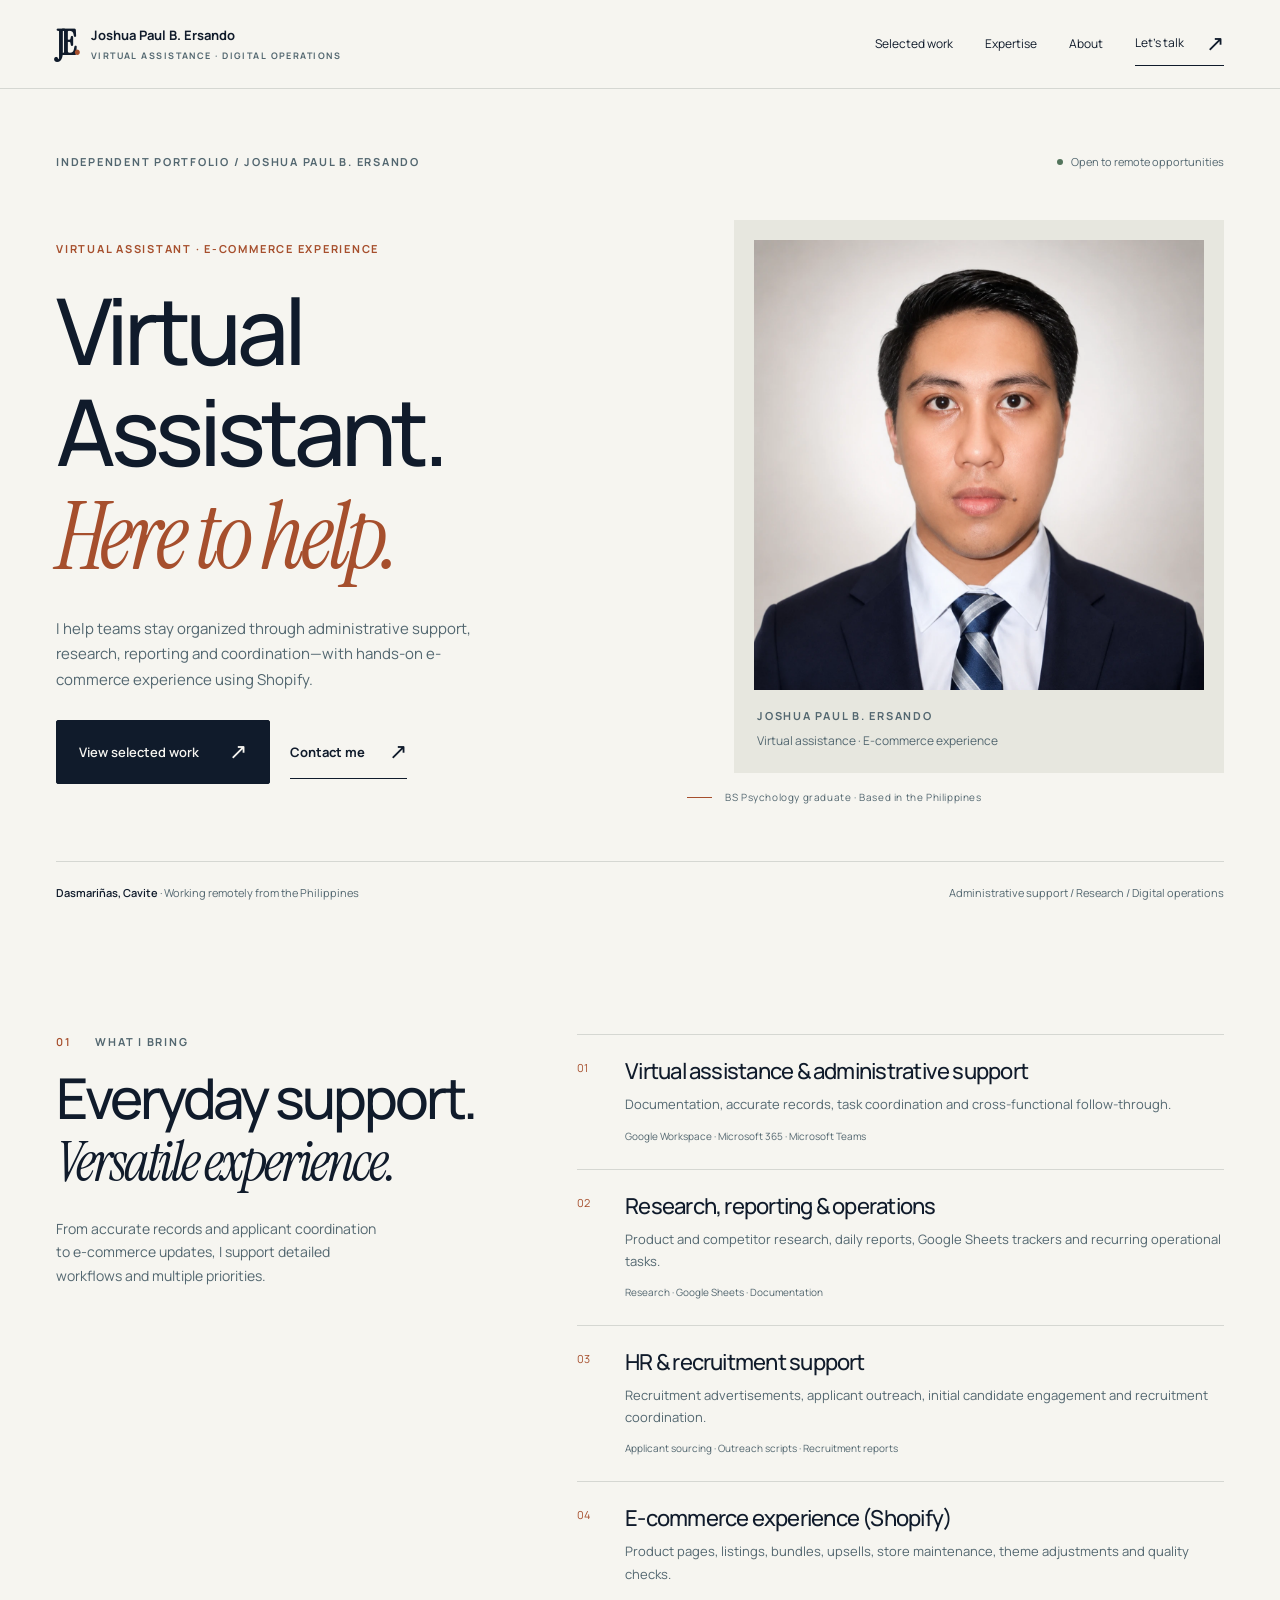
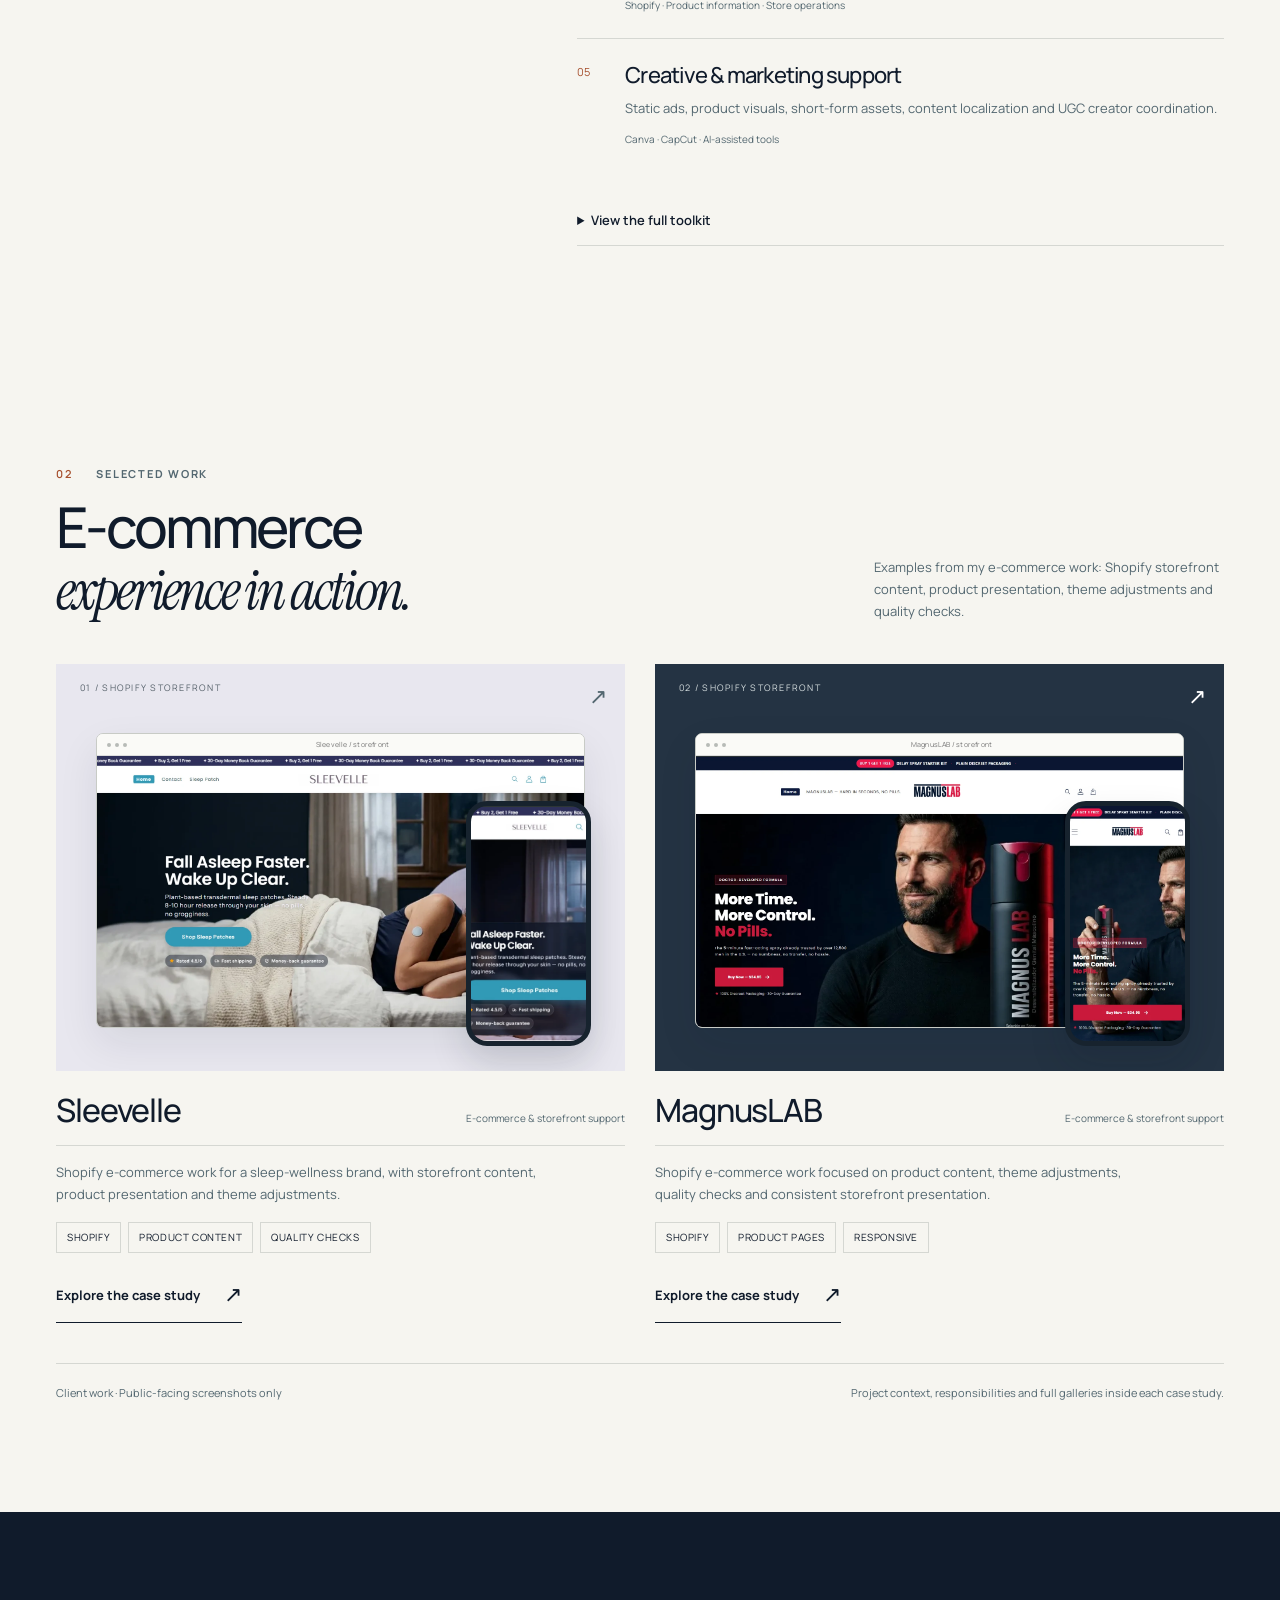
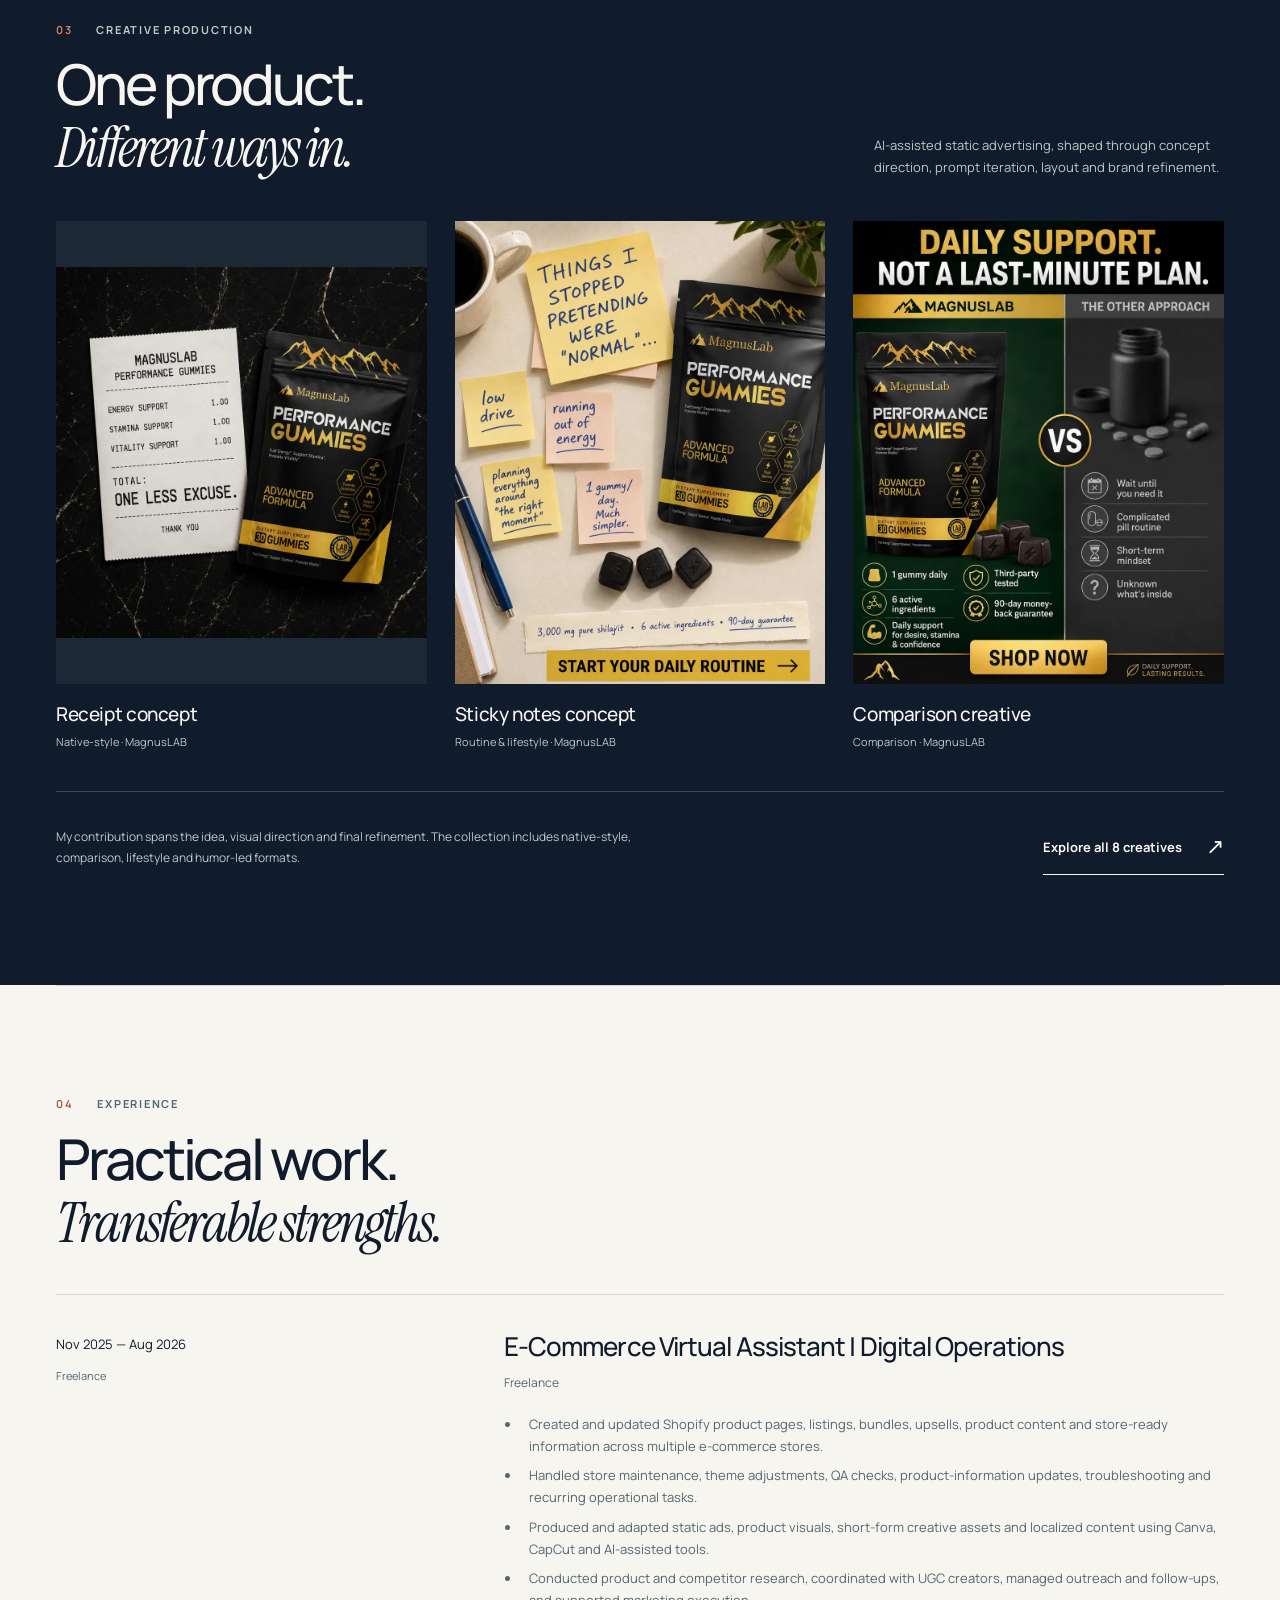
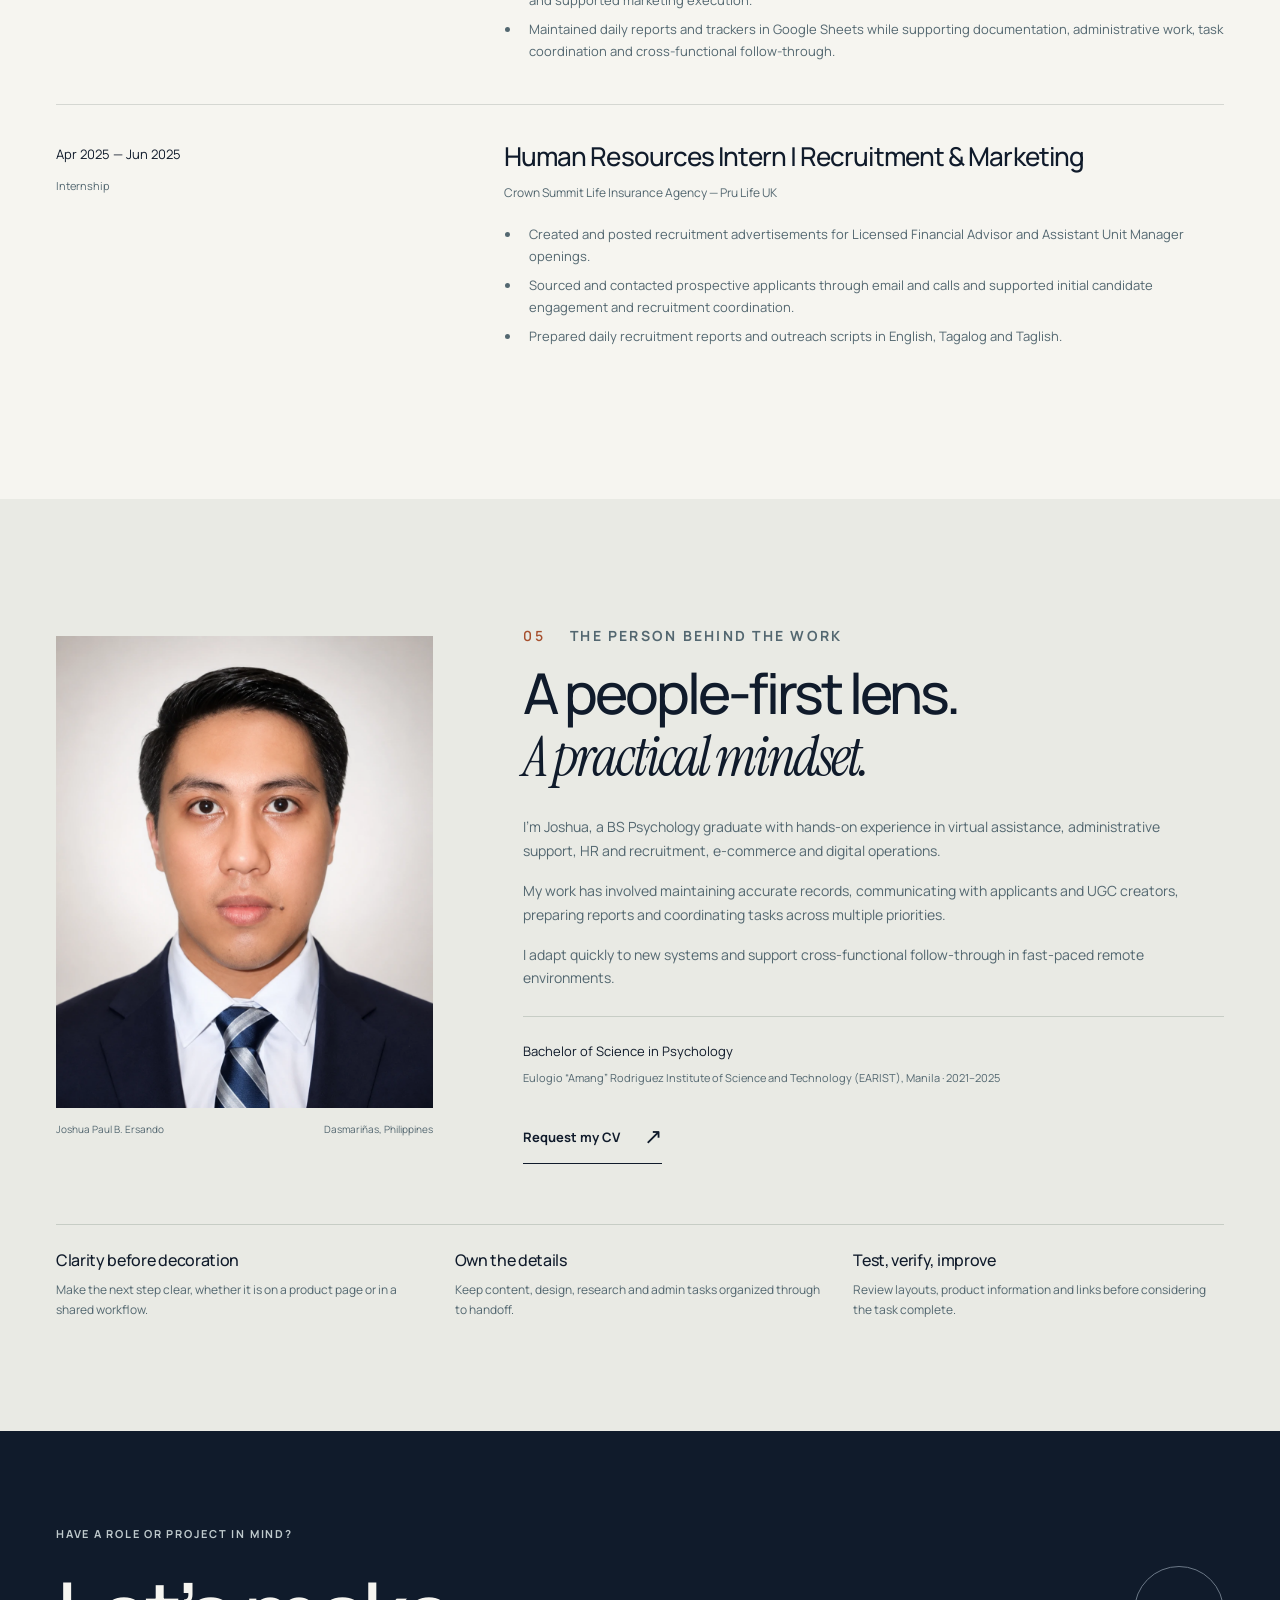
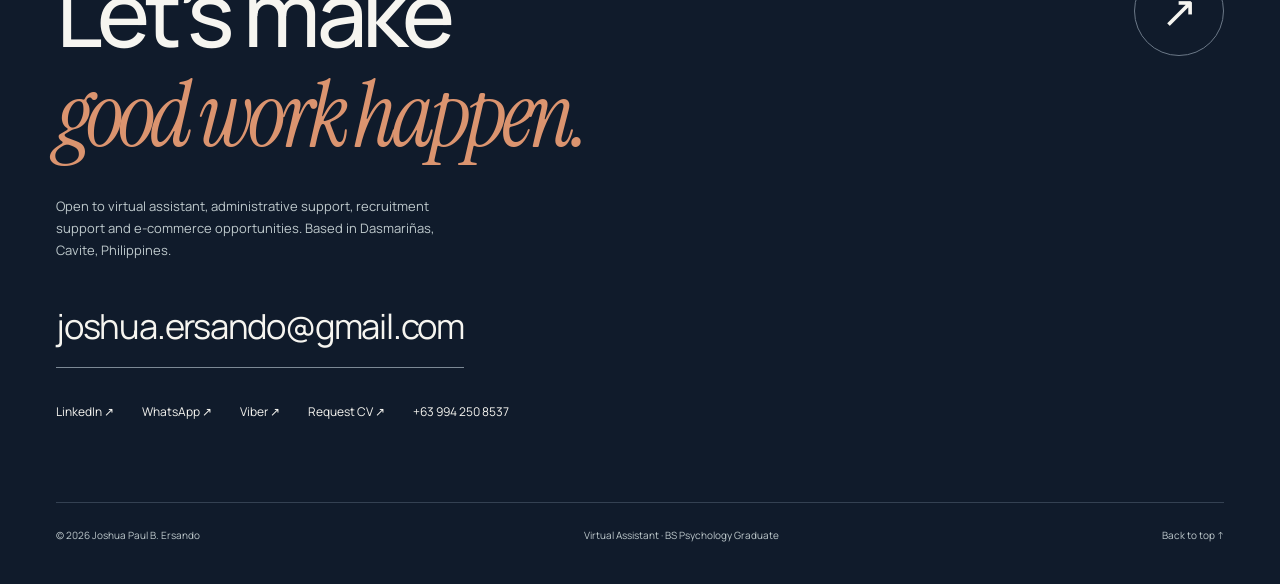
==== commit cbb97be1: "Position portfolio as Virtual Assistant using current CV experience" ====
--- a/index.html
+++ b/index.html
@@ -1,26 +1,26 @@
 <!doctype html>
 <html lang="en"><head><meta charset="utf-8"><meta name="viewport" content="width=device-width, initial-scale=1">
-<title>Shopify E-Commerce VA &amp; Creative Portfolio | Joshua Paul Ersando</title><meta name="description" content="Joshua Paul Ersando — Shopify E-Commerce Virtual Assistant in the Philippines. Explore real storefront projects, AI-assisted static creatives and operations experience."><meta name="theme-color" content="#101b2b">
+<title>Virtual Assistant &amp; E-Commerce Experience | Joshua Paul B. Ersando</title><meta name="description" content="Joshua Paul B. Ersando — Virtual Assistant in the Philippines with experience in administrative support, HR and recruitment, research, reporting, digital operations and Shopify e-commerce."><meta name="theme-color" content="#101b2b">
 <link rel="canonical" href="https://joshuaersando-byte.github.io/"><link rel="icon" href="assets/favicon.svg" type="image/svg+xml">
-<meta property="og:type" content="website"><meta property="og:title" content="Shopify E-Commerce VA &amp; Creative Portfolio | Joshua Paul Ersando"><meta property="og:description" content="Joshua Paul Ersando — Shopify E-Commerce Virtual Assistant in the Philippines. Explore real storefront projects, AI-assisted static creatives and operations experience."><meta property="og:url" content="https://joshuaersando-byte.github.io/"><meta property="og:image" content="https://joshuaersando-byte.github.io/assets/social-preview.png"><meta property="og:image:width" content="1200"><meta property="og:image:height" content="630"><meta property="og:image:alt" content="Joshua Paul Ersando — Shopify, creative and operations portfolio"><meta name="twitter:card" content="summary_large_image"><meta name="twitter:title" content="Shopify E-Commerce VA &amp; Creative Portfolio | Joshua Paul Ersando"><meta name="twitter:description" content="Joshua Paul Ersando — Shopify E-Commerce Virtual Assistant in the Philippines. Explore real storefront projects, AI-assisted static creatives and operations experience."><meta name="twitter:image" content="https://joshuaersando-byte.github.io/assets/social-preview.png">
+<meta property="og:type" content="website"><meta property="og:title" content="Virtual Assistant &amp; E-Commerce Experience | Joshua Paul B. Ersando"><meta property="og:description" content="Joshua Paul B. Ersando — Virtual Assistant in the Philippines with experience in administrative support, HR and recruitment, research, reporting, digital operations and Shopify e-commerce."><meta property="og:url" content="https://joshuaersando-byte.github.io/"><meta property="og:image" content="https://joshuaersando-byte.github.io/images/profile.webp"><meta property="og:image:width" content="1254"><meta property="og:image:height" content="1254"><meta property="og:image:alt" content="Joshua Paul B. Ersando — Virtual Assistant portfolio"><meta name="twitter:card" content="summary_large_image"><meta name="twitter:title" content="Virtual Assistant &amp; E-Commerce Experience | Joshua Paul B. Ersando"><meta name="twitter:description" content="Joshua Paul B. Ersando — Virtual Assistant in the Philippines with experience in administrative support, HR and recruitment, research, reporting, digital operations and Shopify e-commerce."><meta name="twitter:image" content="https://joshuaersando-byte.github.io/images/profile.webp">
 <link rel="stylesheet" href="assets/style.css"><script src="assets/site.js" defer></script></head><body class=""><a class="skip" href="#main">Skip to content</a>
 <header class="header"><div class="wrap nav-wrap">
-<a class="wordmark" href="index.html" aria-label="Joshua Paul Ersando — home"><span class="monogram" aria-hidden="true">JE<span style="color:var(--copper)">.</span></span><span>Joshua Paul Ersando<small>Shopify · Creative · Operations</small></span></a>
+<a class="wordmark" href="index.html" aria-label="Joshua Paul B. Ersando — home"><span class="monogram" aria-hidden="true">JE<span style="color:var(--copper)">.</span></span><span>Joshua Paul B. Ersando<small>Virtual Assistance · Digital Operations</small></span></a>
 <button class="menu-toggle" type="button" aria-controls="primary-nav" aria-expanded="false">Menu +</button>
 <nav class="nav" id="primary-nav" aria-label="Main navigation"><a href="#work">Selected work</a><a href="#expertise">Expertise</a><a href="#about">About</a><a class="nav-contact" href="#contact">Let’s talk <span class="arrow" aria-hidden="true">↗</span></a></nav>
 </div></header>
-<main id="main"><section class="hero wrap" aria-labelledby="hero-title"><div class="hero-top"><p class="eyebrow">Independent portfolio / Joshua Paul Ersando</p><span class="availability">Open to remote opportunities</span></div>
-<div class="hero-grid"><div class="hero-copy"><p class="eyebrow" style="margin-bottom:22px;color:var(--copper)">Shopify E-Commerce Virtual Assistant</p><h1 id="hero-title">Shopify, with<br>an eye for<br><em>detail.</em></h1><p class="lead">I build and maintain storefronts, shape static ad creatives, and keep the day-to-day work moving for e-commerce teams.</p><div class="actions"><a class="button" href="#work">View selected work <span class="arrow" aria-hidden="true">↗</span></a><a class="text-link" href="#contact">Contact me <span class="arrow" aria-hidden="true">↗</span></a></div></div>
-<div><div class="hero-visual"><span class="visual-label">A closer look / Sleevelle</span><div class="desktop-frame"><div class="browser-bar" aria-hidden="true"><i></i><i></i><i></i><span>Sleevelle / storefront</span></div><img src="images/sleevelle/homepage-desktop-07.webp" alt="Sleevelle desktop storefront" width="1898" height="852" class="" loading="eager" decoding="async" fetchpriority="high"></div><div class="phone-frame"><img src="images/sleevelle/homepage-mobile-07.webp" alt="Sleevelle mobile storefront" width="384" height="606" class="" loading="lazy" decoding="async"></div><span class="hero-stamp">From the first impression<br>to the finer details.</span></div><div class="hero-caption">Real project. Desktop & mobile. Built on Shopify.</div></div></div>
-<div class="hero-bottom"><span><strong>Dasmariñas, Cavite</strong> · Working remotely from the Philippines</span><span>Storefronts / Creative production / Digital operations</span></div></section>
-<section class="wrap section" id="work"><div class="section-heading"><div><p class="eyebrow"><b>01</b> Selected work</p><h2>From storefront<br>to <em>small details.</em></h2></div><p>Two Shopify projects that show how I approach product presentation, theme customization and responsive execution.</p></div><div class="projects"><article class="project reveal"><a class="project-cover " href="sleevelle.html" aria-label="Explore Sleevelle case study"><span class="visual-label">01 / Shopify storefront</span><span class="cover-arrow" aria-hidden="true">↗</span><div class="desktop-frame"><div class="browser-bar" aria-hidden="true"><i></i><i></i><i></i><span>Sleevelle / storefront</span></div><img src="images/sleevelle/homepage-desktop-07.webp" alt="Sleevelle desktop storefront" width="1898" height="852" class="" loading="lazy" decoding="async"></div><div class="phone-frame"><img src="images/sleevelle/homepage-mobile-07.webp" alt="Sleevelle mobile storefront" width="384" height="606" class="" loading="lazy" decoding="async"></div></a><div class="project-title"><h3><a href="sleevelle.html">Sleevelle</a></h3><span>Store design & development</span></div><p>A considered storefront for a sleep-wellness brand. Homepage sections, product storytelling and responsive Shopify development.</p><div class="chips"><span class="chip">Shopify</span><span class="chip">Liquid</span><span class="chip">HTML / CSS</span></div><a class="text-link" href="sleevelle.html">Explore the case study <span class="arrow" aria-hidden="true">↗</span></a></article><article class="project reveal"><a class="project-cover magnus" href="magnuslab.html" aria-label="Explore MagnusLAB case study"><span class="visual-label">02 / Shopify storefront</span><span class="cover-arrow" aria-hidden="true">↗</span><div class="desktop-frame"><div class="browser-bar" aria-hidden="true"><i></i><i></i><i></i><span>MagnusLAB / storefront</span></div><img src="images/magnuslab_github_assets/magnuslab/homepage-desktop-04.webp" alt="MagnusLAB desktop storefront" width="1902" height="945" class="" loading="lazy" decoding="async"></div><div class="phone-frame"><img src="images/magnuslab_github_assets/magnuslab/homepage-mobile-01.webp" alt="MagnusLAB mobile storefront" width="391" height="760" class="" loading="lazy" decoding="async"></div></a><div class="project-title"><h3><a href="magnuslab.html">MagnusLAB</a></h3><span>Store design & development</span></div><p>A bold storefront with consistent product presentation. Theme customization, product-page development and mobile-ready execution.</p><div class="chips"><span class="chip">Shopify</span><span class="chip">Product pages</span><span class="chip">Responsive</span></div><a class="text-link" href="magnuslab.html">Explore the case study <span class="arrow" aria-hidden="true">↗</span></a></article></div><div class="work-note"><span>Client work · Public-facing screenshots only</span><span>Project context, responsibilities and full galleries inside each case study.</span></div></section>
-<section class="dark section" id="creative-work"><div class="wrap"><div class="section-heading"><div><p class="eyebrow"><b>02</b> Creative production</p><h2>One product.<br><em>Different ways in.</em></h2></div><p>AI-assisted static advertising, shaped through concept direction, prompt iteration, layout and brand refinement.</p></div><div class="creative-teasers"><article class="creative-teaser reveal"><a href="creatives.html" aria-label="Explore Receipt concept"><img src="assets/thumbs/static-ads-ai-static-ad-06-receipt.webp" alt="MagnusLAB — Receipt concept" width="920" height="920" class="" loading="lazy" decoding="async"></a><h3>Receipt concept</h3><p>Native-style · MagnusLAB</p></article><article class="creative-teaser reveal"><a href="creatives.html" aria-label="Explore Sticky notes concept"><img src="assets/thumbs/static-ads-ai-static-ad-02-sticky-notes.webp" alt="MagnusLAB — Sticky notes concept" width="920" height="1150" class="" loading="lazy" decoding="async"></a><h3>Sticky notes concept</h3><p>Routine & lifestyle · MagnusLAB</p></article><article class="creative-teaser reveal"><a href="creatives.html" aria-label="Explore Comparison creative"><img src="assets/thumbs/static-ads-ai-static-ad-08-comparison.webp" alt="MagnusLAB — Comparison creative" width="920" height="1150" class="" loading="lazy" decoding="async"></a><h3>Comparison creative</h3><p>Comparison · MagnusLAB</p></article></div><div class="creative-bottom"><p>My contribution spans the idea, visual direction and final refinement. The collection includes native-style, comparison, lifestyle and humor-led formats.</p><a class="text-link" href="creatives.html">Explore all 8 creatives <span class="arrow" aria-hidden="true">↗</span></a></div></div></section>
-<section class="wrap section" id="expertise"><div class="capabilities"><div><p class="eyebrow"><b>03</b> What I bring</p><h2>Shopify is my<br>specialty.<br><em>Support goes<br>further.</em></h2><p class="lead">A versatile virtual assistant for teams that need hands-on execution across their store, creative workflows and recurring operations.</p></div><div><article class="cap-row"><span>01</span><div><h3>Shopify & e-commerce</h3><p>Product pages, listings, bundles, upsells, storefront updates and ongoing maintenance.</p><small>Shopify · Product presentation · E-commerce execution</small></div></article><article class="cap-row"><span>02</span><div><h3>Web development & QA</h3><p>Theme customization, responsive layouts, troubleshooting and checks on product information, pricing, links and visual output.</p><small>Liquid · HTML · CSS · JavaScript</small></div></article><article class="cap-row"><span>03</span><div><h3>Creative production</h3><p>AI-assisted static ads, localization, visual adaptation, short-form content and UGC sourcing and coordination.</p><small>Canva · CapCut · Meta Ads Manager · AI production tools</small></div></article><article class="cap-row"><span>04</span><div><h3>Research & operations</h3><p>Product and competitor research, creative research, shared trackers, reports and recurring operational records.</p><small>Google Sheets · Excel · Google Workspace</small></div></article><article class="cap-row"><span>05</span><div><h3>Administrative support</h3><p>Documentation, organization, task management, recruitment support and day-to-day coordination.</p><small>Reporting · Follow-ups · Asynchronous communication</small></div></article><details class="tool-details"><summary>View the full toolkit</summary><div class="tool-grid"><div><h3>Shopify & web</h3><p>Shopify, Liquid, HTML, CSS, JavaScript</p></div><div><h3>Admin & operations</h3><p>Google Workspace, Google Sheets, Excel</p></div><div><h3>Creative & marketing</h3><p>Canva, CapCut, Meta Ads Manager, HeyGen, ElevenLabs, Vmake</p></div><div><h3>AI & production</h3><p>ChatGPT, Claude, Google Gemini, Higgsfield, Google Flow, Grok</p></div></div></details></div></div></section>
+<main id="main"><section class="hero wrap" aria-labelledby="hero-title"><div class="hero-top"><p class="eyebrow">Independent portfolio / Joshua Paul B. Ersando</p><span class="availability">Open to remote opportunities</span></div>
+<div class="hero-grid"><div class="hero-copy"><p class="eyebrow" style="margin-bottom:22px;color:var(--copper)">Virtual Assistant · E-Commerce Experience</p><h1 id="hero-title">Virtual<br>Assistant.<br><em>Here to help.</em></h1><p class="lead">I help teams stay organized through administrative support, research, reporting and coordination—with hands-on e-commerce experience using Shopify.</p><div class="actions"><a class="button" href="#work">View selected work <span class="arrow" aria-hidden="true">↗</span></a><a class="text-link" href="#contact">Contact me <span class="arrow" aria-hidden="true">↗</span></a></div></div>
+<div><div class="hero-profile"><img src="images/profile.webp" alt="Joshua Paul B. Ersando" width="1254" height="1254" class="hero-portrait" loading="eager" decoding="async" fetchpriority="high"><div class="hero-profile-note"><span class="eyebrow">Joshua Paul B. Ersando</span><span>Virtual assistance · E-commerce experience</span></div></div><div class="hero-caption">BS Psychology graduate · Based in the Philippines</div></div></div>
+<div class="hero-bottom"><span><strong>Dasmariñas, Cavite</strong> · Working remotely from the Philippines</span><span>Administrative support / Research / Digital operations</span></div></section>
+<section class="wrap section" id="expertise"><div class="capabilities"><div><p class="eyebrow"><b>01</b> What I bring</p><h2>Everyday support.<br><em>Versatile experience.</em></h2><p class="lead">From accurate records and applicant coordination to e-commerce updates, I support detailed workflows and multiple priorities.</p></div><div><article class="cap-row"><span>01</span><div><h3>Virtual assistance & administrative support</h3><p>Documentation, accurate records, task coordination and cross-functional follow-through.</p><small>Google Workspace · Microsoft 365 · Microsoft Teams</small></div></article><article class="cap-row"><span>02</span><div><h3>Research, reporting & operations</h3><p>Product and competitor research, daily reports, Google Sheets trackers and recurring operational tasks.</p><small>Research · Google Sheets · Documentation</small></div></article><article class="cap-row"><span>03</span><div><h3>HR & recruitment support</h3><p>Recruitment advertisements, applicant outreach, initial candidate engagement and recruitment coordination.</p><small>Applicant sourcing · Outreach scripts · Recruitment reports</small></div></article><article class="cap-row"><span>04</span><div><h3>E-commerce experience (Shopify)</h3><p>Product pages, listings, bundles, upsells, store maintenance, theme adjustments and quality checks.</p><small>Shopify · Product information · Store operations</small></div></article><article class="cap-row"><span>05</span><div><h3>Creative & marketing support</h3><p>Static ads, product visuals, short-form assets, content localization and UGC creator coordination.</p><small>Canva · CapCut · AI-assisted tools</small></div></article><details class="tool-details"><summary>View the full toolkit</summary><div class="tool-grid"><div><h3>Admin & communication</h3><p>Google Workspace, Google Sheets, Microsoft 365 (Word, Excel, PowerPoint, Outlook), Microsoft Teams</p></div><div><h3>E-commerce</h3><p>Shopify</p></div><div><h3>Creative production</h3><p>Canva, CapCut, Higgsfield, Heygen, Vmake, ElevenLabs</p></div><div><h3>AI assistance</h3><p>ChatGPT, Claude, Gemini</p></div></div></details></div></div></section><section class="wrap section" id="work"><div class="section-heading"><div><p class="eyebrow"><b>02</b> Selected work</p><h2>E-commerce<br><em>experience in action.</em></h2></div><p>Examples from my e-commerce work: Shopify storefront content, product presentation, theme adjustments and quality checks.</p></div><div class="projects"><article class="project reveal"><a class="project-cover " href="sleevelle.html" aria-label="Explore Sleevelle case study"><span class="visual-label">01 / Shopify storefront</span><span class="cover-arrow" aria-hidden="true">↗</span><div class="desktop-frame"><div class="browser-bar" aria-hidden="true"><i></i><i></i><i></i><span>Sleevelle / storefront</span></div><img src="images/sleevelle/homepage-desktop-07.webp" alt="Sleevelle desktop storefront" width="1898" height="852" class="" loading="lazy" decoding="async"></div><div class="phone-frame"><img src="images/sleevelle/homepage-mobile-07.webp" alt="Sleevelle mobile storefront" width="384" height="606" class="" loading="lazy" decoding="async"></div></a><div class="project-title"><h3><a href="sleevelle.html">Sleevelle</a></h3><span>E-commerce & storefront support</span></div><p>Shopify e-commerce work for a sleep-wellness brand, with storefront content, product presentation and theme adjustments.</p><div class="chips"><span class="chip">Shopify</span><span class="chip">Product content</span><span class="chip">Quality checks</span></div><a class="text-link" href="sleevelle.html">Explore the case study <span class="arrow" aria-hidden="true">↗</span></a></article><article class="project reveal"><a class="project-cover magnus" href="magnuslab.html" aria-label="Explore MagnusLAB case study"><span class="visual-label">02 / Shopify storefront</span><span class="cover-arrow" aria-hidden="true">↗</span><div class="desktop-frame"><div class="browser-bar" aria-hidden="true"><i></i><i></i><i></i><span>MagnusLAB / storefront</span></div><img src="images/magnuslab_github_assets/magnuslab/homepage-desktop-04.webp" alt="MagnusLAB desktop storefront" width="1902" height="945" class="" loading="lazy" decoding="async"></div><div class="phone-frame"><img src="images/magnuslab_github_assets/magnuslab/homepage-mobile-01.webp" alt="MagnusLAB mobile storefront" width="391" height="760" class="" loading="lazy" decoding="async"></div></a><div class="project-title"><h3><a href="magnuslab.html">MagnusLAB</a></h3><span>E-commerce & storefront support</span></div><p>Shopify e-commerce work focused on product content, theme adjustments, quality checks and consistent storefront presentation.</p><div class="chips"><span class="chip">Shopify</span><span class="chip">Product pages</span><span class="chip">Responsive</span></div><a class="text-link" href="magnuslab.html">Explore the case study <span class="arrow" aria-hidden="true">↗</span></a></article></div><div class="work-note"><span>Client work · Public-facing screenshots only</span><span>Project context, responsibilities and full galleries inside each case study.</span></div></section>
+<section class="dark section" id="creative-work"><div class="wrap"><div class="section-heading"><div><p class="eyebrow"><b>03</b> Creative production</p><h2>One product.<br><em>Different ways in.</em></h2></div><p>AI-assisted static advertising, shaped through concept direction, prompt iteration, layout and brand refinement.</p></div><div class="creative-teasers"><article class="creative-teaser reveal"><a href="creatives.html" aria-label="Explore Receipt concept"><img src="assets/thumbs/static-ads-ai-static-ad-06-receipt.webp" alt="MagnusLAB — Receipt concept" width="920" height="920" class="" loading="lazy" decoding="async"></a><h3>Receipt concept</h3><p>Native-style · MagnusLAB</p></article><article class="creative-teaser reveal"><a href="creatives.html" aria-label="Explore Sticky notes concept"><img src="assets/thumbs/static-ads-ai-static-ad-02-sticky-notes.webp" alt="MagnusLAB — Sticky notes concept" width="920" height="1150" class="" loading="lazy" decoding="async"></a><h3>Sticky notes concept</h3><p>Routine & lifestyle · MagnusLAB</p></article><article class="creative-teaser reveal"><a href="creatives.html" aria-label="Explore Comparison creative"><img src="assets/thumbs/static-ads-ai-static-ad-08-comparison.webp" alt="MagnusLAB — Comparison creative" width="920" height="1150" class="" loading="lazy" decoding="async"></a><h3>Comparison creative</h3><p>Comparison · MagnusLAB</p></article></div><div class="creative-bottom"><p>My contribution spans the idea, visual direction and final refinement. The collection includes native-style, comparison, lifestyle and humor-led formats.</p><a class="text-link" href="creatives.html">Explore all 8 creatives <span class="arrow" aria-hidden="true">↗</span></a></div></div></section>
+
 <section class="wrap section rule" id="experience"><div class="experience-heading"><p class="eyebrow"><b>04</b> Experience</p><h2>Practical work.<br><em>Transferable strengths.</em></h2></div>
-<article class="job"><div><time>Nov 2025 — Aug 2026</time><span class="job-type">Freelance</span></div><div><h3>E-Commerce Virtual Assistant (Shopify)</h3><p class="company">Freelance</p><ul><li>Created and updated product pages, listings, bundles, upsells and storefront content.</li><li>Handled maintenance, quality checks, theme adjustments and troubleshooting.</li><li>Produced and adapted static ads, localized assets and short-form content using AI-assisted and design workflows.</li><li>Conducted product, competitor and creative research.</li><li>Sourced and coordinated UGC creators, including outreach, follow-ups and campaign requirements.</li><li>Maintained reports, trackers and recurring operational records in Google Sheets.</li></ul></div></article>
-<article class="job"><div><time>Apr 2025 — Jun 2025</time><span class="job-type">On-the-Job Trainee</span></div><div><h3>Recruitment & Marketing</h3><p class="company">Crown Summit Life Insurance Agency — Pru Life UK</p><ul><li>Posted hiring ads for Licensed Financial Advisor and Assistant Unit Manager roles.</li><li>Created recruitment spiels in English, Tagalog and Taglish.</li><li>Sourced and contacted applicants through email and calls.</li><li>Assisted with recruitment processes and initial candidate engagement.</li><li>Completed daily reports and submitted performance outputs to a supervisor.</li></ul></div></article></section>
-<section class="about section" id="about"><div class="wrap"><div class="about-grid"><div><img src="images/profile.webp" alt="Joshua Paul Ersando" width="1254" height="1254" class="portrait" loading="lazy" decoding="async"><div class="portrait-caption"><span>Joshua Paul Ersando</span><span>Dasmariñas, Philippines</span></div></div><div><p class="eyebrow"><b>05</b> The person behind the work</p><h2>A people-first lens.<br><em>A practical mindset.</em></h2><p>I’m Joshua, a BS Psychology graduate with hands-on experience in e-commerce, creative production, research and administrative support.</p><p>My background in psychology informs how I think about communication, attention and decision-making. I bring that perspective to the details: how a product page reads, how a creative is framed, and how a task is handed over.</p><p>I’m comfortable adapting between responsibilities, working through production queues and keeping layouts, naming and brand direction consistent across markets.</p><div class="education">Bachelor of Science in Psychology<small>Eulogio “Amang” Rodriguez Institute of Science and Technology (EARIST), Manila · 2021–2025</small></div><a class="text-link" style="margin-top:22px" href="mailto:joshua.ersando@gmail.com?subject=Request%20for%20your%20CV">Request my CV <span class="arrow" aria-hidden="true">↗</span></a></div></div><div class="work-principles"><div><h3>Clarity before decoration</h3><p>Make the next step clear, whether it is on a product page or in a shared workflow.</p></div><div><h3>Own the details</h3><p>Keep content, design, research and admin tasks organized through to handoff.</p></div><div><h3>Test, verify, improve</h3><p>Review layouts, product information and links before considering the task complete.</p></div></div></div></section></main><footer id="contact" class="dark contact"><div class="wrap">
-<div class="contact-top"><div><p class="eyebrow">Have a role or project in mind?</p><h2>Let’s make<br><em>good work happen.</em></h2><p class="contact-copy">Open to Shopify, e-commerce, creative and virtual assistant opportunities. Based in Dasmariñas, Cavite, Philippines.</p></div><a class="round-arrow" href="mailto:joshua.ersando@gmail.com" aria-label="Email Joshua">↗</a></div>
+<article class="job"><div><time>Nov 2025 — Aug 2026</time><span class="job-type">Freelance</span></div><div><h3>E-Commerce Virtual Assistant | Digital Operations</h3><p class="company">Freelance</p><ul><li>Created and updated Shopify product pages, listings, bundles, upsells, product content and store-ready information across multiple e-commerce stores.</li><li>Handled store maintenance, theme adjustments, QA checks, product-information updates, troubleshooting and recurring operational tasks.</li><li>Produced and adapted static ads, product visuals, short-form creative assets and localized content using Canva, CapCut and AI-assisted tools.</li><li>Conducted product and competitor research, coordinated with UGC creators, managed outreach and follow-ups, and supported marketing execution.</li><li>Maintained daily reports and trackers in Google Sheets while supporting documentation, administrative work, task coordination and cross-functional follow-through.</li></ul></div></article>
+<article class="job"><div><time>Apr 2025 — Jun 2025</time><span class="job-type">Internship</span></div><div><h3>Human Resources Intern | Recruitment & Marketing</h3><p class="company">Crown Summit Life Insurance Agency — Pru Life UK</p><ul><li>Created and posted recruitment advertisements for Licensed Financial Advisor and Assistant Unit Manager openings.</li><li>Sourced and contacted prospective applicants through email and calls and supported initial candidate engagement and recruitment coordination.</li><li>Prepared daily recruitment reports and outreach scripts in English, Tagalog and Taglish.</li></ul></div></article></section>
+<section class="about section" id="about"><div class="wrap"><div class="about-grid"><div><img src="images/profile.webp" alt="Joshua Paul B. Ersando" width="1254" height="1254" class="portrait" loading="lazy" decoding="async"><div class="portrait-caption"><span>Joshua Paul B. Ersando</span><span>Dasmariñas, Philippines</span></div></div><div><p class="eyebrow"><b>05</b> The person behind the work</p><h2>A people-first lens.<br><em>A practical mindset.</em></h2><p>I’m Joshua, a BS Psychology graduate with hands-on experience in virtual assistance, administrative support, HR and recruitment, e-commerce and digital operations.</p><p>My work has involved maintaining accurate records, communicating with applicants and UGC creators, preparing reports and coordinating tasks across multiple priorities.</p><p>I adapt quickly to new systems and support cross-functional follow-through in fast-paced remote environments.</p><div class="education">Bachelor of Science in Psychology<small>Eulogio “Amang” Rodriguez Institute of Science and Technology (EARIST), Manila · 2021–2025</small></div><a class="text-link" style="margin-top:22px" href="mailto:joshua.ersando@gmail.com?subject=Request%20for%20your%20CV">Request my CV <span class="arrow" aria-hidden="true">↗</span></a></div></div><div class="work-principles"><div><h3>Clarity before decoration</h3><p>Make the next step clear, whether it is on a product page or in a shared workflow.</p></div><div><h3>Own the details</h3><p>Keep content, design, research and admin tasks organized through to handoff.</p></div><div><h3>Test, verify, improve</h3><p>Review layouts, product information and links before considering the task complete.</p></div></div></div></section></main><footer id="contact" class="dark contact"><div class="wrap">
+<div class="contact-top"><div><p class="eyebrow">Have a role or project in mind?</p><h2>Let’s make<br><em>good work happen.</em></h2><p class="contact-copy">Open to virtual assistant, administrative support, recruitment support and e-commerce opportunities. Based in Dasmariñas, Cavite, Philippines.</p></div><a class="round-arrow" href="mailto:joshua.ersando@gmail.com" aria-label="Email Joshua">↗</a></div>
 <a class="email-link" href="mailto:joshua.ersando@gmail.com">joshua.ersando@gmail.com</a>
 <div class="contact-links"><a href="https://www.linkedin.com/in/joshua-ersando" target="_blank" rel="noopener noreferrer">LinkedIn ↗</a><a href="https://wa.me/639942508537?text=Hi%20Joshua%2C%20I%20came%20across%20your%20portfolio%20and%20would%20like%20to%20discuss%20an%20opportunity." target="_blank" rel="noopener noreferrer">WhatsApp ↗</a><a href="viber://chat?number=%2B639942508537">Viber ↗</a><a href="mailto:joshua.ersando@gmail.com?subject=Request%20for%20your%20CV">Request CV ↗</a><a href="tel:+639942508537">+63 994 250 8537</a></div>
-<div class="footer-row"><span>© 2026 Joshua Paul Ersando</span><span>Shopify E-Commerce VA · BS Psychology Graduate</span><a href="#main">Back to top ↑</a></div></div></footer><dialog id="lightbox" aria-labelledby="lightbox-caption"><div class="lightbox-top"><p id="lightbox-caption" aria-live="polite">Project preview</p><button class="lightbox-close" type="button" aria-label="Close preview" autofocus>×</button></div><div class="lightbox-body"><img alt=""><p class="lightbox-error" hidden>This image could not load. You can try opening the original below.</p></div><div class="lightbox-nav"><button type="button" data-step="-1" aria-label="Previous image">←</button><a href="#" data-original target="_blank" rel="noopener noreferrer">Open original at full size ↗</a><button type="button" data-step="1" aria-label="Next image">→</button></div></dialog></body></html>+<div class="footer-row"><span>© 2026 Joshua Paul B. Ersando</span><span>Virtual Assistant · BS Psychology Graduate</span><a href="#main">Back to top ↑</a></div></div></footer><dialog id="lightbox" aria-labelledby="lightbox-caption"><div class="lightbox-top"><p id="lightbox-caption" aria-live="polite">Project preview</p><button class="lightbox-close" type="button" aria-label="Close preview" autofocus>×</button></div><div class="lightbox-body"><img alt=""><p class="lightbox-error" hidden>This image could not load. You can try opening the original below.</p></div><div class="lightbox-nav"><button type="button" data-step="-1" aria-label="Previous image">←</button><a href="#" data-original target="_blank" rel="noopener noreferrer">Open original at full size ↗</a><button type="button" data-step="1" aria-label="Next image">→</button></div></dialog></body></html>
--- a/assets/style.css
+++ b/assets/style.css
@@ -22,3 +22,5 @@
 @media(max-width:380px){.wrap{width:calc(100% - 32px)}.hero h1{font-size:49px}.actions{gap:16px}.button{font-size:12px;padding:10px 16px;gap:20px}.text-link{font-size:12px}.hero-stamp{font-size:24px}.hero-bottom{flex-direction:column;gap:4px}.hero-bottom span:last-child{text-align:left}.creative-gallery{grid-template-columns:1fr}.tool-details .tool-grid{grid-template-columns:1fr}}
 @media(prefers-reduced-motion:reduce){html{scroll-behavior:auto}*,*:before,*:after{animation:none!important;transition:none!important}.project-cover:hover .desktop-frame,.project-cover:hover .phone-frame,.creative-teaser a:hover img{transform:none}}
 @media print{.header,.menu-toggle,.filters,dialog,.round-arrow{display:none!important}.section{padding-block:30px}.dark{background:white;color:#101b2b}.dark p,.dark .eyebrow,.dark .text-link{color:#101b2b}.wrap{width:100%}a{color:inherit}.project,.job,.creative-item{break-inside:avoid}.contact{padding:30px 0}.hero-grid{grid-template-columns:1fr 1fr}.hero h1{font-size:50px}}
+
+.hero-profile{background:#e7e7df;padding:20px;max-width:490px;margin-left:auto}.hero-portrait{width:100%;aspect-ratio:1;object-fit:cover}.hero-profile-note{padding:18px 3px 1px;display:grid;gap:7px}.hero-profile-note>span:last-child{font-size:12px;color:var(--slate)}@media(max-width:760px){.hero-profile{margin:0;max-width:440px;padding:16px}.hero-profile-note>span:last-child{font-size:11px}}
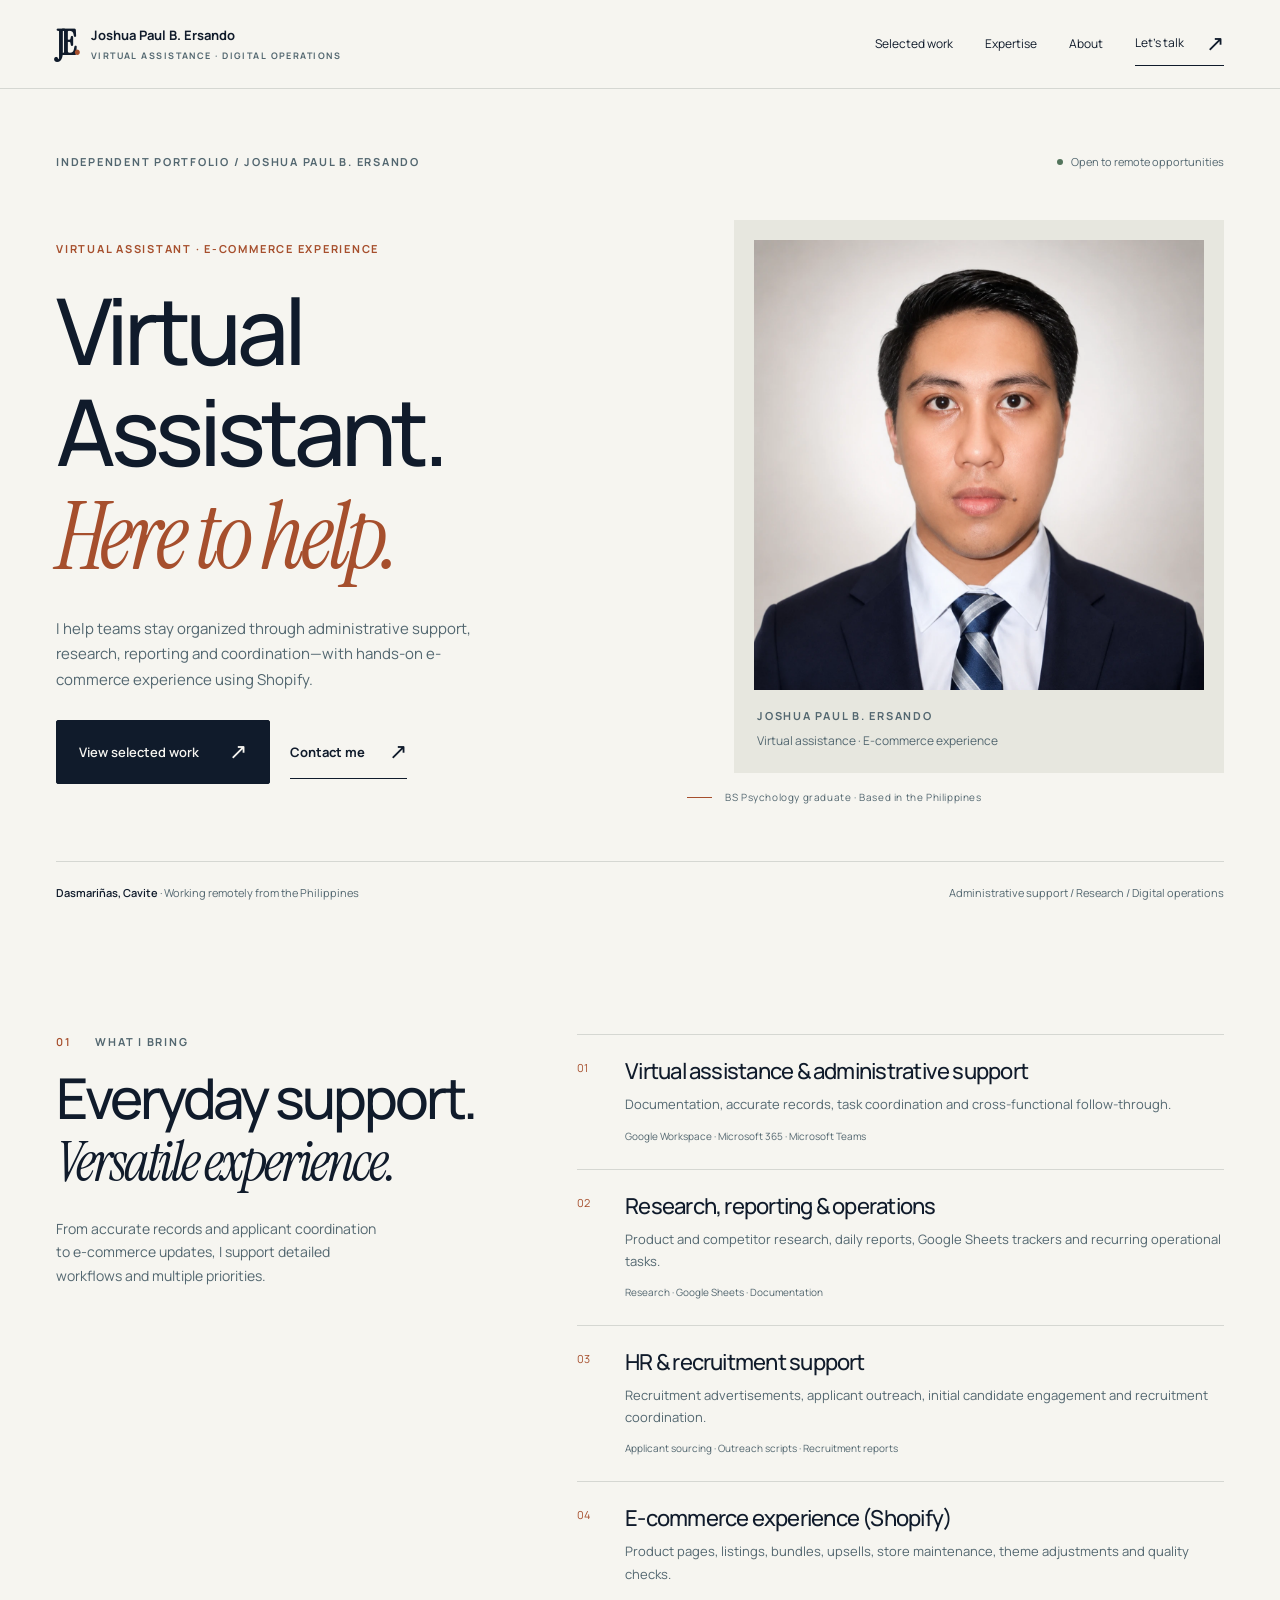
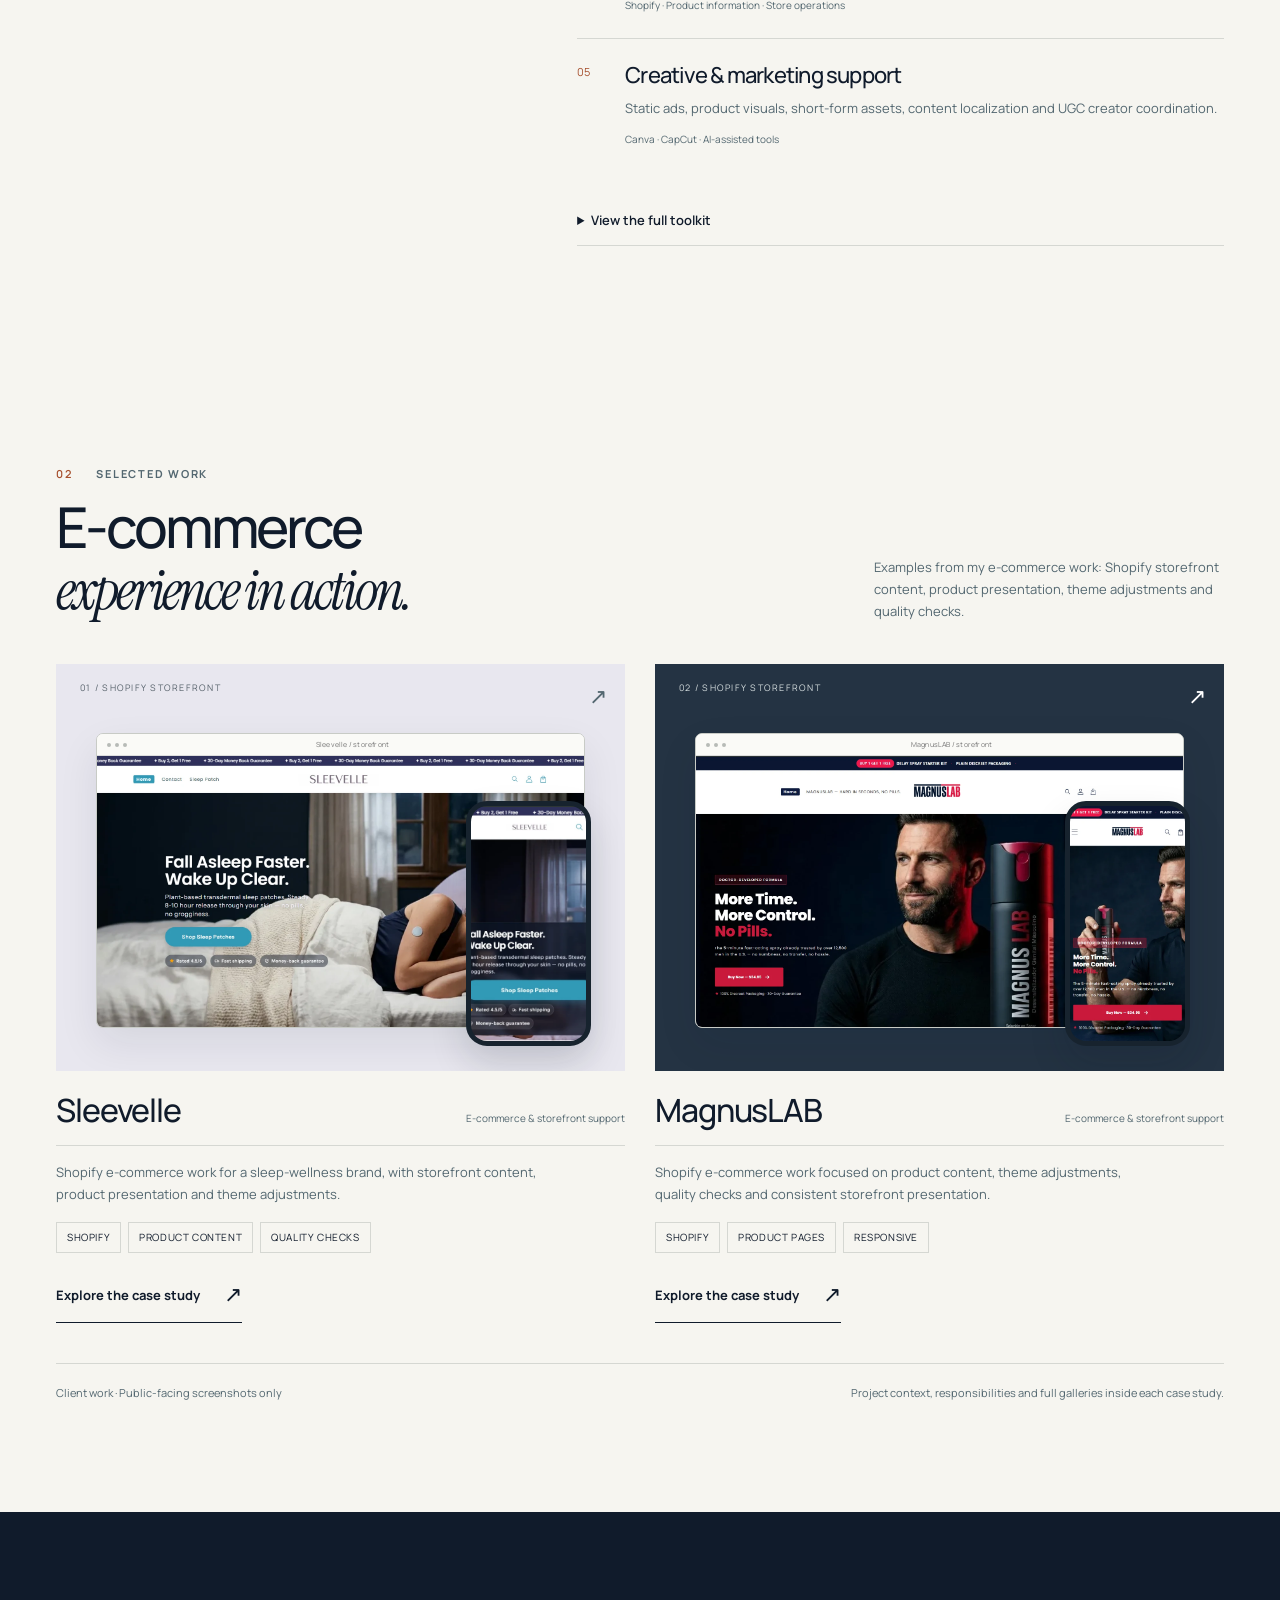
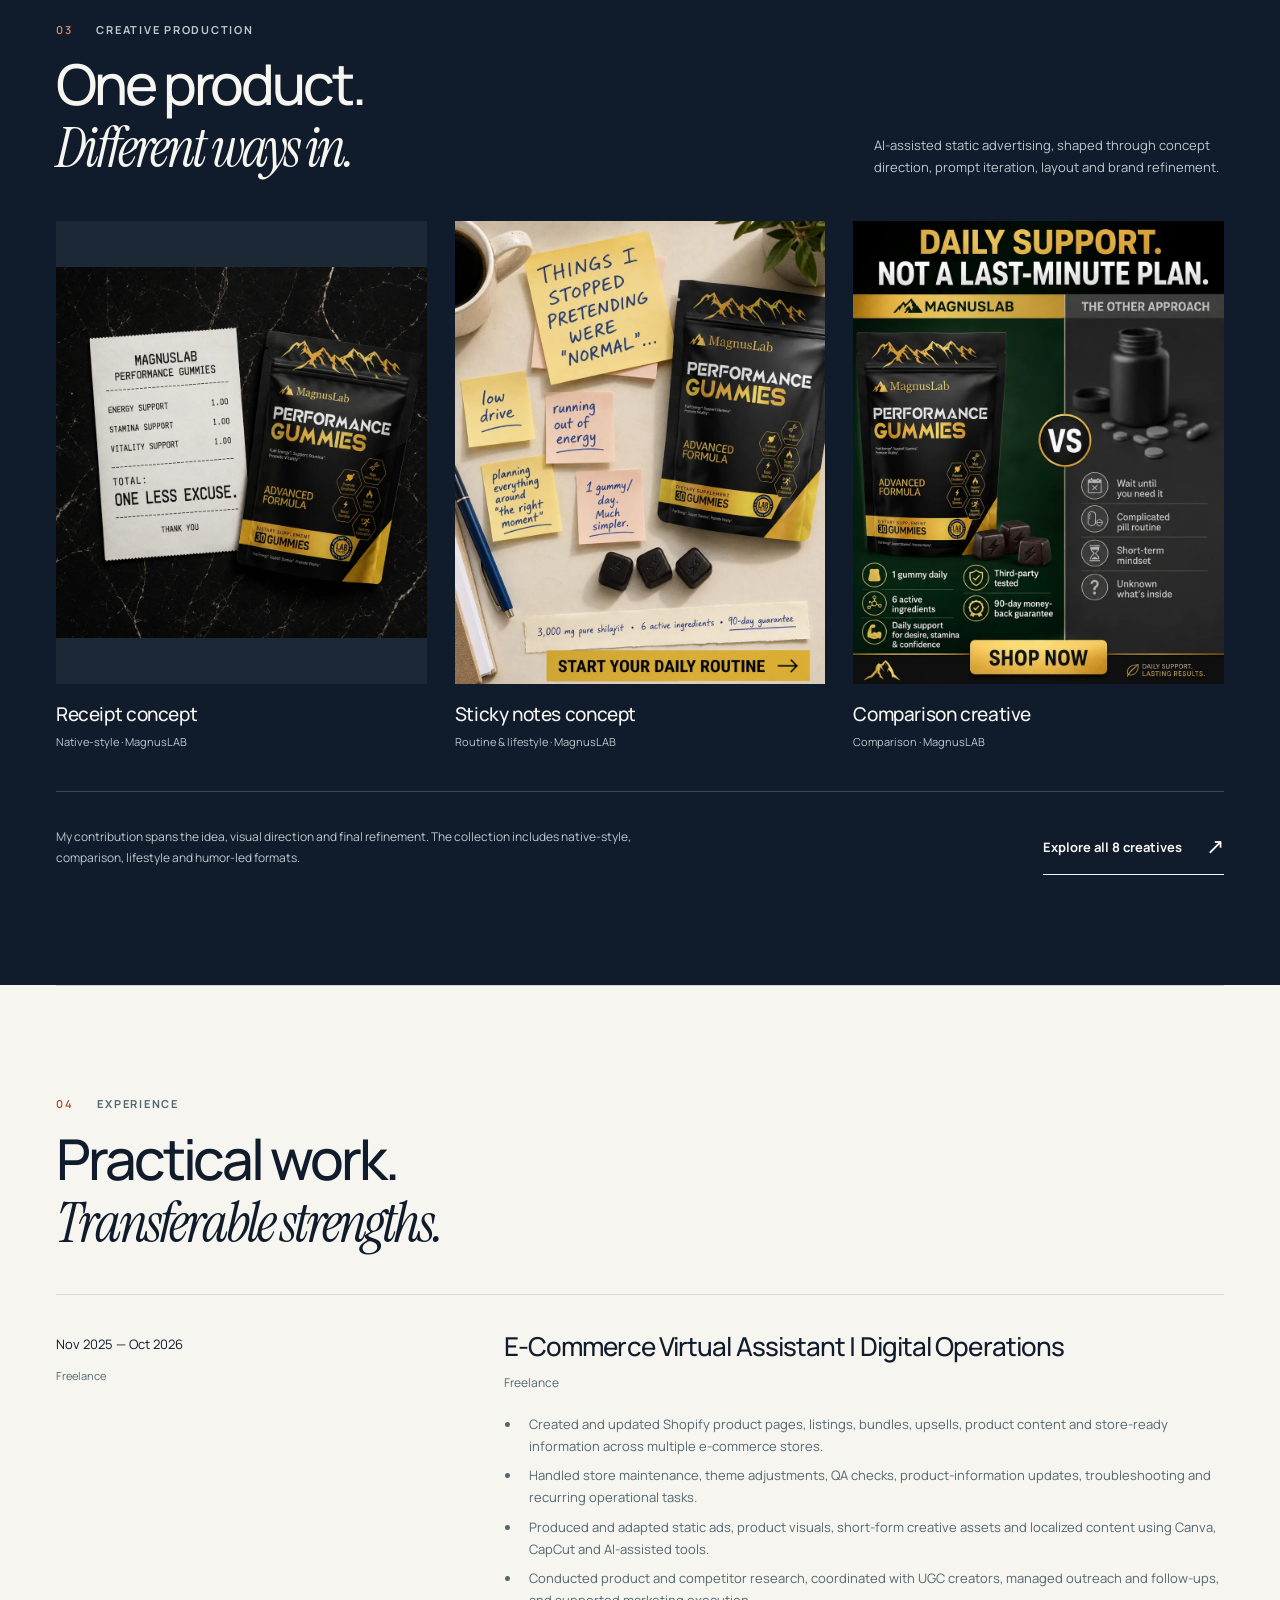
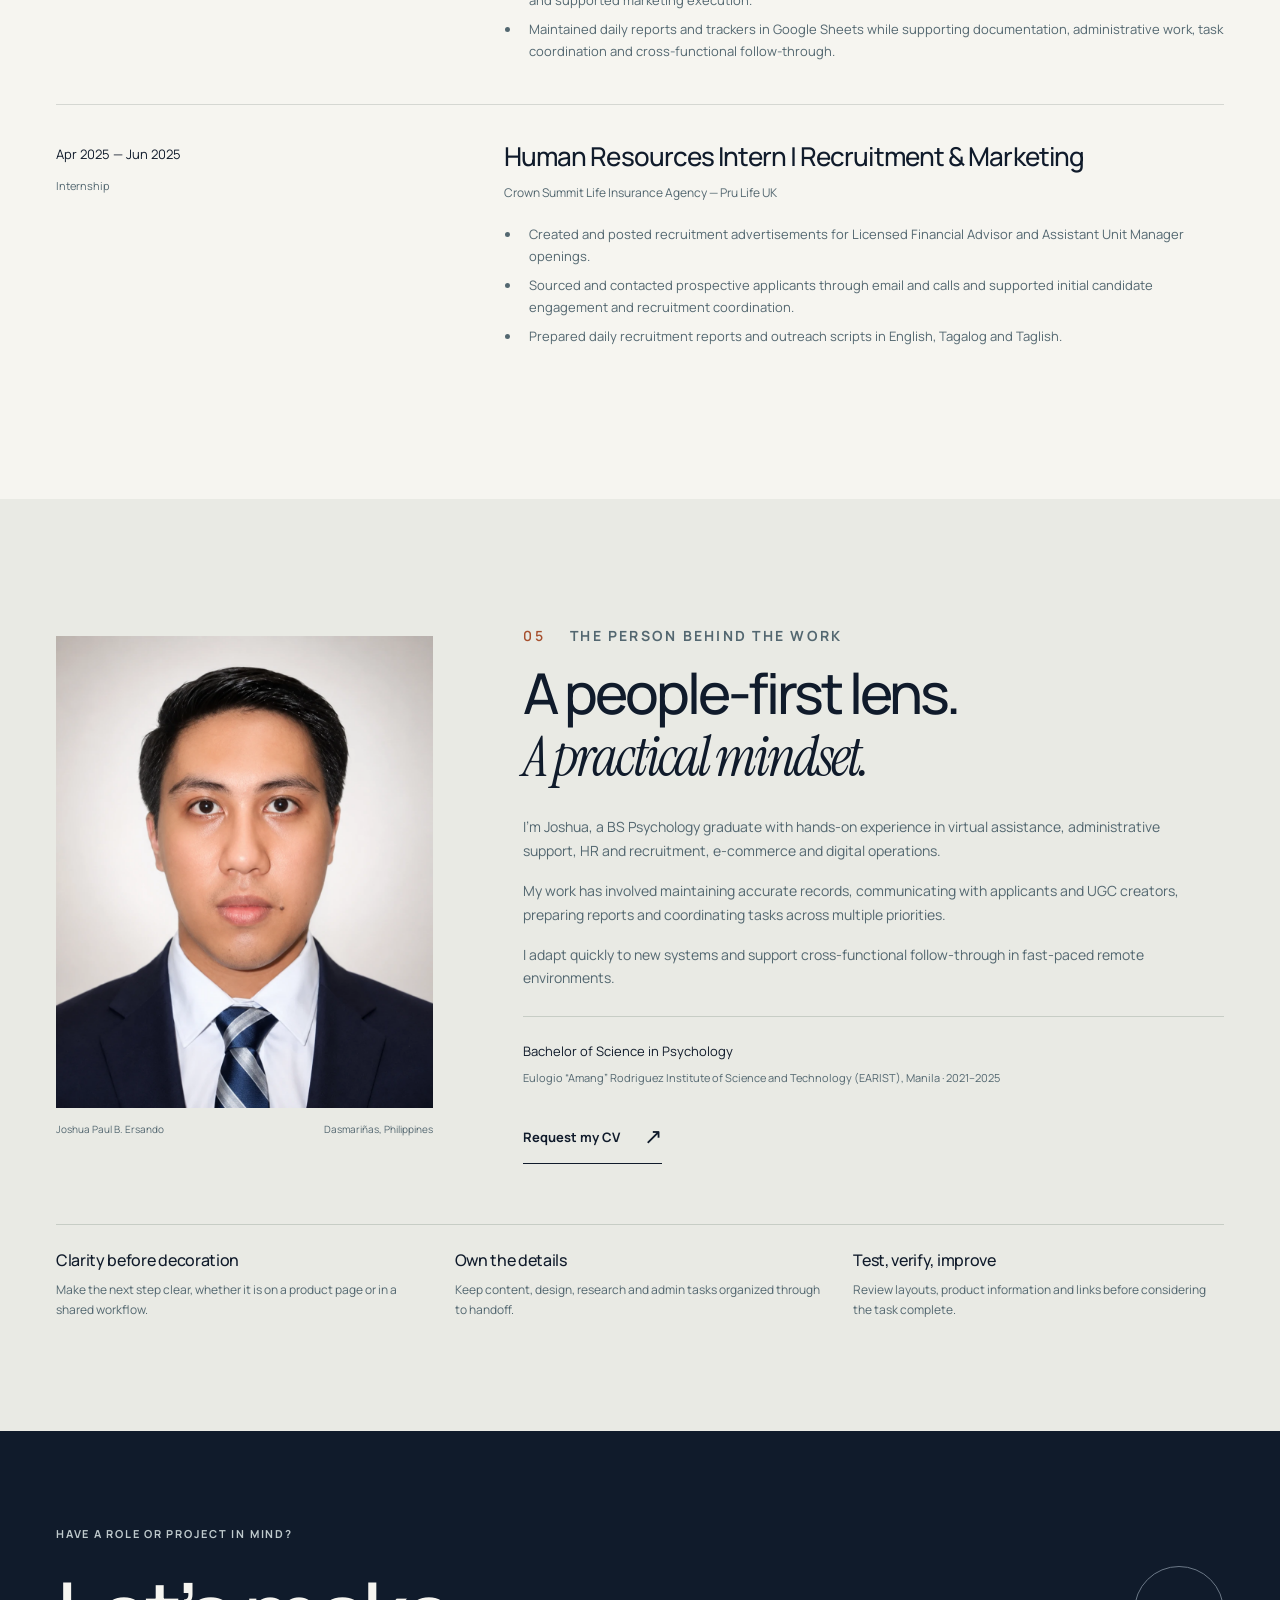
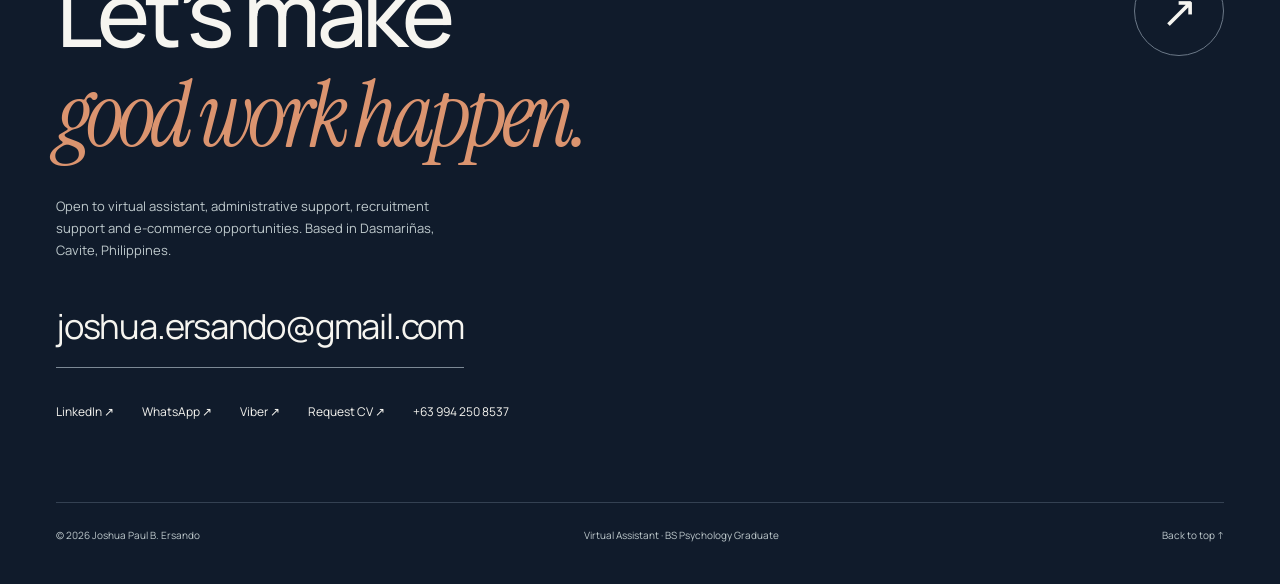
==== commit 43745106: "Update index.html" ====
--- a/index.html
+++ b/index.html
@@ -17,10 +17,10 @@
 <section class="dark section" id="creative-work"><div class="wrap"><div class="section-heading"><div><p class="eyebrow"><b>03</b> Creative production</p><h2>One product.<br><em>Different ways in.</em></h2></div><p>AI-assisted static advertising, shaped through concept direction, prompt iteration, layout and brand refinement.</p></div><div class="creative-teasers"><article class="creative-teaser reveal"><a href="creatives.html" aria-label="Explore Receipt concept"><img src="assets/thumbs/static-ads-ai-static-ad-06-receipt.webp" alt="MagnusLAB — Receipt concept" width="920" height="920" class="" loading="lazy" decoding="async"></a><h3>Receipt concept</h3><p>Native-style · MagnusLAB</p></article><article class="creative-teaser reveal"><a href="creatives.html" aria-label="Explore Sticky notes concept"><img src="assets/thumbs/static-ads-ai-static-ad-02-sticky-notes.webp" alt="MagnusLAB — Sticky notes concept" width="920" height="1150" class="" loading="lazy" decoding="async"></a><h3>Sticky notes concept</h3><p>Routine & lifestyle · MagnusLAB</p></article><article class="creative-teaser reveal"><a href="creatives.html" aria-label="Explore Comparison creative"><img src="assets/thumbs/static-ads-ai-static-ad-08-comparison.webp" alt="MagnusLAB — Comparison creative" width="920" height="1150" class="" loading="lazy" decoding="async"></a><h3>Comparison creative</h3><p>Comparison · MagnusLAB</p></article></div><div class="creative-bottom"><p>My contribution spans the idea, visual direction and final refinement. The collection includes native-style, comparison, lifestyle and humor-led formats.</p><a class="text-link" href="creatives.html">Explore all 8 creatives <span class="arrow" aria-hidden="true">↗</span></a></div></div></section>
 
 <section class="wrap section rule" id="experience"><div class="experience-heading"><p class="eyebrow"><b>04</b> Experience</p><h2>Practical work.<br><em>Transferable strengths.</em></h2></div>
-<article class="job"><div><time>Nov 2025 — Aug 2026</time><span class="job-type">Freelance</span></div><div><h3>E-Commerce Virtual Assistant | Digital Operations</h3><p class="company">Freelance</p><ul><li>Created and updated Shopify product pages, listings, bundles, upsells, product content and store-ready information across multiple e-commerce stores.</li><li>Handled store maintenance, theme adjustments, QA checks, product-information updates, troubleshooting and recurring operational tasks.</li><li>Produced and adapted static ads, product visuals, short-form creative assets and localized content using Canva, CapCut and AI-assisted tools.</li><li>Conducted product and competitor research, coordinated with UGC creators, managed outreach and follow-ups, and supported marketing execution.</li><li>Maintained daily reports and trackers in Google Sheets while supporting documentation, administrative work, task coordination and cross-functional follow-through.</li></ul></div></article>
+<article class="job"><div><time>Nov 2025 — Oct 2026</time><span class="job-type">Freelance</span></div><div><h3>E-Commerce Virtual Assistant | Digital Operations</h3><p class="company">Freelance</p><ul><li>Created and updated Shopify product pages, listings, bundles, upsells, product content and store-ready information across multiple e-commerce stores.</li><li>Handled store maintenance, theme adjustments, QA checks, product-information updates, troubleshooting and recurring operational tasks.</li><li>Produced and adapted static ads, product visuals, short-form creative assets and localized content using Canva, CapCut and AI-assisted tools.</li><li>Conducted product and competitor research, coordinated with UGC creators, managed outreach and follow-ups, and supported marketing execution.</li><li>Maintained daily reports and trackers in Google Sheets while supporting documentation, administrative work, task coordination and cross-functional follow-through.</li></ul></div></article>
 <article class="job"><div><time>Apr 2025 — Jun 2025</time><span class="job-type">Internship</span></div><div><h3>Human Resources Intern | Recruitment & Marketing</h3><p class="company">Crown Summit Life Insurance Agency — Pru Life UK</p><ul><li>Created and posted recruitment advertisements for Licensed Financial Advisor and Assistant Unit Manager openings.</li><li>Sourced and contacted prospective applicants through email and calls and supported initial candidate engagement and recruitment coordination.</li><li>Prepared daily recruitment reports and outreach scripts in English, Tagalog and Taglish.</li></ul></div></article></section>
 <section class="about section" id="about"><div class="wrap"><div class="about-grid"><div><img src="images/profile.webp" alt="Joshua Paul B. Ersando" width="1254" height="1254" class="portrait" loading="lazy" decoding="async"><div class="portrait-caption"><span>Joshua Paul B. Ersando</span><span>Dasmariñas, Philippines</span></div></div><div><p class="eyebrow"><b>05</b> The person behind the work</p><h2>A people-first lens.<br><em>A practical mindset.</em></h2><p>I’m Joshua, a BS Psychology graduate with hands-on experience in virtual assistance, administrative support, HR and recruitment, e-commerce and digital operations.</p><p>My work has involved maintaining accurate records, communicating with applicants and UGC creators, preparing reports and coordinating tasks across multiple priorities.</p><p>I adapt quickly to new systems and support cross-functional follow-through in fast-paced remote environments.</p><div class="education">Bachelor of Science in Psychology<small>Eulogio “Amang” Rodriguez Institute of Science and Technology (EARIST), Manila · 2021–2025</small></div><a class="text-link" style="margin-top:22px" href="mailto:joshua.ersando@gmail.com?subject=Request%20for%20your%20CV">Request my CV <span class="arrow" aria-hidden="true">↗</span></a></div></div><div class="work-principles"><div><h3>Clarity before decoration</h3><p>Make the next step clear, whether it is on a product page or in a shared workflow.</p></div><div><h3>Own the details</h3><p>Keep content, design, research and admin tasks organized through to handoff.</p></div><div><h3>Test, verify, improve</h3><p>Review layouts, product information and links before considering the task complete.</p></div></div></div></section></main><footer id="contact" class="dark contact"><div class="wrap">
 <div class="contact-top"><div><p class="eyebrow">Have a role or project in mind?</p><h2>Let’s make<br><em>good work happen.</em></h2><p class="contact-copy">Open to virtual assistant, administrative support, recruitment support and e-commerce opportunities. Based in Dasmariñas, Cavite, Philippines.</p></div><a class="round-arrow" href="mailto:joshua.ersando@gmail.com" aria-label="Email Joshua">↗</a></div>
 <a class="email-link" href="mailto:joshua.ersando@gmail.com">joshua.ersando@gmail.com</a>
 <div class="contact-links"><a href="https://www.linkedin.com/in/joshua-ersando" target="_blank" rel="noopener noreferrer">LinkedIn ↗</a><a href="https://wa.me/639942508537?text=Hi%20Joshua%2C%20I%20came%20across%20your%20portfolio%20and%20would%20like%20to%20discuss%20an%20opportunity." target="_blank" rel="noopener noreferrer">WhatsApp ↗</a><a href="viber://chat?number=%2B639942508537">Viber ↗</a><a href="mailto:joshua.ersando@gmail.com?subject=Request%20for%20your%20CV">Request CV ↗</a><a href="tel:+639942508537">+63 994 250 8537</a></div>
-<div class="footer-row"><span>© 2026 Joshua Paul B. Ersando</span><span>Virtual Assistant · BS Psychology Graduate</span><a href="#main">Back to top ↑</a></div></div></footer><dialog id="lightbox" aria-labelledby="lightbox-caption"><div class="lightbox-top"><p id="lightbox-caption" aria-live="polite">Project preview</p><button class="lightbox-close" type="button" aria-label="Close preview" autofocus>×</button></div><div class="lightbox-body"><img alt=""><p class="lightbox-error" hidden>This image could not load. You can try opening the original below.</p></div><div class="lightbox-nav"><button type="button" data-step="-1" aria-label="Previous image">←</button><a href="#" data-original target="_blank" rel="noopener noreferrer">Open original at full size ↗</a><button type="button" data-step="1" aria-label="Next image">→</button></div></dialog></body></html>+<div class="footer-row"><span>© 2026 Joshua Paul B. Ersando</span><span>Virtual Assistant · BS Psychology Graduate</span><a href="#main">Back to top ↑</a></div></div></footer><dialog id="lightbox" aria-labelledby="lightbox-caption"><div class="lightbox-top"><p id="lightbox-caption" aria-live="polite">Project preview</p><button class="lightbox-close" type="button" aria-label="Close preview" autofocus>×</button></div><div class="lightbox-body"><img alt=""><p class="lightbox-error" hidden>This image could not load. You can try opening the original below.</p></div><div class="lightbox-nav"><button type="button" data-step="-1" aria-label="Previous image">←</button><a href="#" data-original target="_blank" rel="noopener noreferrer">Open original at full size ↗</a><button type="button" data-step="1" aria-label="Next image">→</button></div></dialog></body></html>
